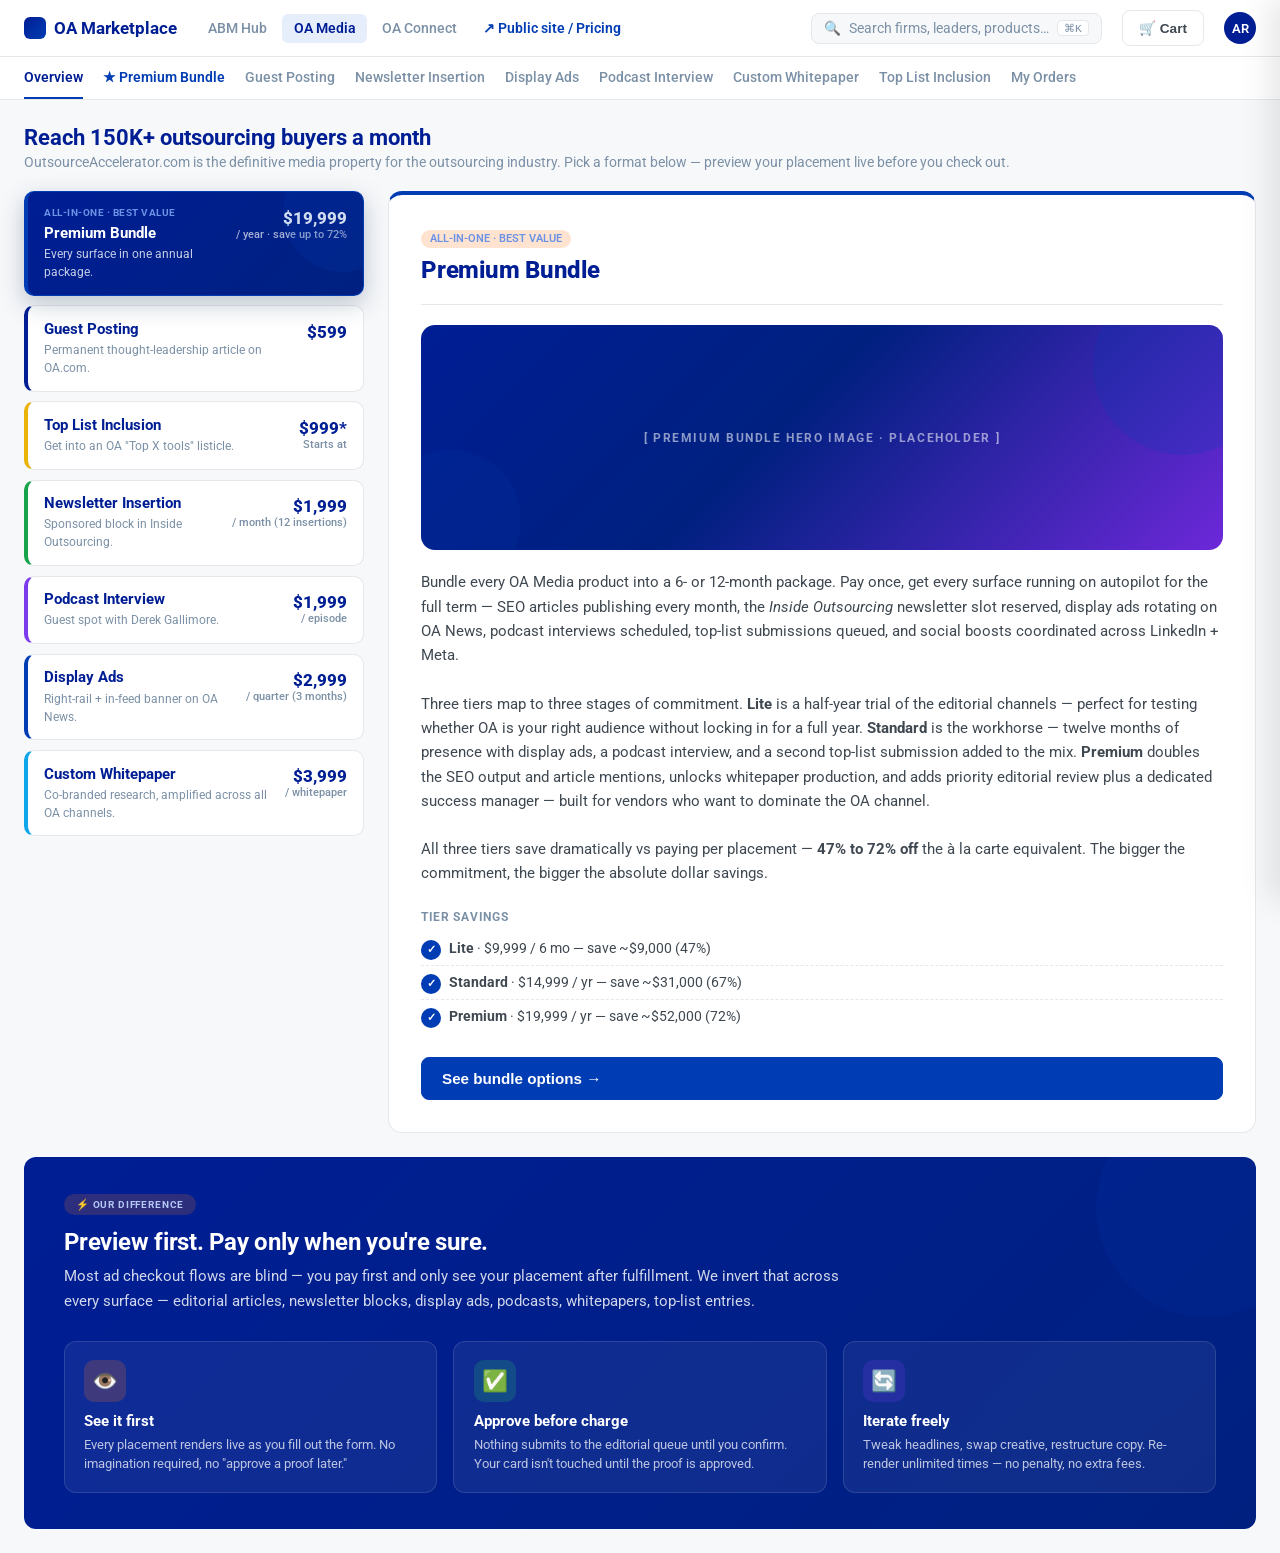
==== marketplace.html @ 130de2b9 "Initial OA Marketplace prototype" ====
<!doctype html>
<html lang="en">
<head>
  <meta charset="utf-8" />
  <title>OA Marketplace — OA Media</title>
  <meta name="viewport" content="width=device-width, initial-scale=1" />
  <link rel="preconnect" href="https://fonts.googleapis.com">
  <link rel="preconnect" href="https://fonts.gstatic.com" crossorigin>
  <link href="https://fonts.googleapis.com/css2?family=Roboto:wght@400;500;700;900&family=Allura&display=swap" rel="stylesheet">
  <link rel="stylesheet" href="shared.css" />
</head>
<body>
  <div id="oa-topbar-mount"></div>

  <div class="oa-subnav">
    <div class="oa-subnav-inner">
      <a href="#" class="active" data-tab="overview" onclick="event.preventDefault();showTab('overview',this)">Overview</a>
      <a href="#" data-tab="bundle" onclick="event.preventDefault();showTab('bundle',this)" style="color:var(--oa-orange);font-weight:600">★ Premium Bundle</a>
      <a href="#" data-tab="guestpost" onclick="event.preventDefault();showTab('guestpost',this)">Guest Posting</a>
      <a href="#" data-tab="newsletter" onclick="event.preventDefault();showTab('newsletter',this)">Newsletter Insertion</a>
      <a href="#" data-tab="displayad" onclick="event.preventDefault();showTab('displayad',this)">Display Ads</a>
      <a href="#" data-tab="podcast" onclick="event.preventDefault();showTab('podcast',this)">Podcast Interview</a>
      <a href="#" data-tab="whitepaper" onclick="event.preventDefault();showTab('whitepaper',this)">Custom Whitepaper</a>
      <a href="#" data-tab="toplist" onclick="event.preventDefault();showTab('toplist',this)">Top List Inclusion</a>
      <a href="#" data-tab="orders" onclick="event.preventDefault();showTab('orders',this)">My Orders</a>
    </div>
  </div>

  <div class="oa-page">

    <!-- =========================================================================== -->
    <!-- OVERVIEW                                                                     -->
    <!-- =========================================================================== -->
    <section id="tab-overview" class="tab-content">
      <h1 class="oa-section-title">Reach 150K+ outsourcing buyers a month</h1>
      <p class="oa-section-sub">OutsourceAccelerator.com is the definitive media property for the outsourcing industry. Pick a format below — preview your placement live before you check out.</p>

      <!-- 2-column overview: 6 compact tiles on left, preview panel on right -->
      <div class="oa-grid" style="grid-template-columns: 340px 1fr; gap:1.5rem">

        <!-- LEFT: 6 compact tiles -->
        <div id="overview-tiles">
          <!-- Rendered by JS — see initOverviewTiles() below -->
        </div>

        <!-- RIGHT: live preview panel -->
        <div id="overview-preview" class="oa-overview-preview">
          <!-- Rendered by JS — see showOverviewPreview() below -->
        </div>
      </div>

      <div class="oa-card oa-mt-3" style="background:linear-gradient(135deg,var(--oa-navy) 0%,#002080 100%);color:white;border:none;padding:2.25rem 2.5rem;position:relative;overflow:hidden">
        <!-- Decorative orange glow -->
        <span style="position:absolute;right:-60px;top:-60px;width:220px;height:220px;border-radius:50%;background:var(--oa-orange);opacity:0.12;pointer-events:none"></span>

        <div style="position:relative;z-index:1">
          <span style="display:inline-block;background:rgba(249,115,22,0.18);color:#B3C8F5;padding:0.25rem 0.75rem;border-radius:999px;font-size:0.65rem;letter-spacing:0.08em;text-transform:uppercase;font-weight:700;margin-bottom:0.85rem">⚡ Our difference</span>
          <h3 style="margin:0 0 0.5rem 0;color:white;font-size:1.5rem;letter-spacing:-0.01em">Preview first. Pay only when you're sure.</h3>
          <p style="margin:0 0 1.75rem 0;opacity:0.82;max-width:780px;font-size:0.95rem;line-height:1.6">Most ad checkout flows are blind — you pay first and only see your placement after fulfillment. We invert that across every surface — editorial articles, newsletter blocks, display ads, podcasts, whitepapers, top-list entries.</p>

          <div style="display:grid;grid-template-columns:repeat(3,1fr);gap:1rem">

            <div style="background:rgba(255,255,255,0.06);border:1px solid rgba(255,255,255,0.12);border-radius:12px;padding:1.1rem 1.2rem">
              <div style="width:42px;height:42px;border-radius:10px;background:rgba(249,115,22,0.2);color:#6B92E5;display:flex;align-items:center;justify-content:center;font-size:1.3rem;margin-bottom:0.65rem">👁️</div>
              <strong style="display:block;color:white;font-size:0.95rem;margin-bottom:0.3rem">See it first</strong>
              <p style="margin:0;font-size:0.82rem;color:rgba(255,255,255,0.72);line-height:1.5">Every placement renders live as you fill out the form. No imagination required, no "approve a proof later."</p>
            </div>

            <div style="background:rgba(255,255,255,0.06);border:1px solid rgba(255,255,255,0.12);border-radius:12px;padding:1.1rem 1.2rem">
              <div style="width:42px;height:42px;border-radius:10px;background:rgba(34,197,94,0.2);color:#86EFAC;display:flex;align-items:center;justify-content:center;font-size:1.3rem;margin-bottom:0.65rem">✅</div>
              <strong style="display:block;color:white;font-size:0.95rem;margin-bottom:0.3rem">Approve before charge</strong>
              <p style="margin:0;font-size:0.82rem;color:rgba(255,255,255,0.72);line-height:1.5">Nothing submits to the editorial queue until you confirm. Your card isn't touched until the proof is approved.</p>
            </div>

            <div style="background:rgba(255,255,255,0.06);border:1px solid rgba(255,255,255,0.12);border-radius:12px;padding:1.1rem 1.2rem">
              <div style="width:42px;height:42px;border-radius:10px;background:rgba(124,58,237,0.2);color:#C4B5FD;display:flex;align-items:center;justify-content:center;font-size:1.3rem;margin-bottom:0.65rem">🔄</div>
              <strong style="display:block;color:white;font-size:0.95rem;margin-bottom:0.3rem">Iterate freely</strong>
              <p style="margin:0;font-size:0.82rem;color:rgba(255,255,255,0.72);line-height:1.5">Tweak headlines, swap creative, restructure copy. Re-render unlimited times — no penalty, no extra fees.</p>
            </div>

          </div>
        </div>
      </div>
    </section>

    <!-- =========================================================================== -->
    <!-- PREMIUM BUNDLE — annual / quarterly packages                                 -->
    <!-- =========================================================================== -->
    <section id="tab-bundle" class="tab-content" style="display:none">

      <!-- Hero / value prop -->
      <div class="oa-card oa-mb-3" style="background:linear-gradient(135deg,var(--oa-navy) 0%,#002080 100%);color:white;border:none;padding:2.25rem 2.5rem;position:relative;overflow:hidden">
        <div style="position:absolute;right:-60px;top:-60px;width:240px;height:240px;border-radius:50%;background:var(--oa-orange);opacity:0.15"></div>
        <div style="position:relative;z-index:1;max-width:740px">
          <span style="display:inline-block;background:rgba(249,115,22,0.18);color:#B3C8F5;padding:0.25rem 0.7rem;border-radius:999px;font-size:0.7rem;font-weight:700;letter-spacing:0.06em;text-transform:uppercase;margin-bottom:0.85rem">★ Premium Bundle</span>
          <h1 style="color:white;font-size:1.9rem;font-weight:800;margin:0 0 0.6rem 0;line-height:1.15;letter-spacing:-0.01em">Get every surface. Save up to 72%.</h1>
          <p style="margin:0;font-size:1rem;opacity:0.85;line-height:1.6">Why pay piece-by-piece? Bundle SEO articles, display ads, the <em>Inside Outsourcing</em> newsletter, podcast interviews, custom whitepapers, and top-list submissions into one package. Three tiers — Lite for 6 months, Standard for a year, Premium for the works.</p>
        </div>
      </div>

      <!-- 3 tier cards -->
      <div class="bundle-tier-grid oa-mb-3">

        <!-- TIER 1: Lite (6 months) -->
        <div class="bundle-tier">
          <div class="bundle-tier-eyebrow">Test the waters · 6 months</div>
          <h3>Lite</h3>
          <div class="price-block">
            <span class="price">$9,999</span><span class="price-period">/ 6 months</span>
            <div class="price-equiv">~$1,667/mo effective · 6-mo term</div>
            <span class="save-pill">Save ~47% · ~$9,000 vs à la carte</span>
          </div>
          <p class="bundle-tier-desc">A half-year of editorial presence to test whether OA is the right channel. Article-driven mix with no long-form podcast or whitepaper assets.</p>
          <ul>
            <li>6 SEO articles</li>
            <li>6 months newsletter insertion</li>
            <li>6 article mentions</li>
            <li>1 top-list submission</li>
            <li>Social media boost (LinkedIn + Meta)</li>
          </ul>
          <button class="cta-btn" onclick="addBundleToCart('lite')">Start with Lite →</button>
        </div>

        <!-- TIER 2: Standard (12 months — Most Popular) -->
        <div class="bundle-tier popular">
          <span class="bundle-tier-badge">Most popular</span>
          <div class="bundle-tier-eyebrow">Best for ongoing presence · 12 months</div>
          <h3>Standard</h3>
          <div class="price-block">
            <span class="price">$14,999</span><span class="price-period">/ year</span>
            <div class="price-equiv">~$1,250/mo effective · billed annually</div>
            <span class="save-pill">Save ~67% · ~$31,000 vs à la carte</span>
          </div>
          <p class="bundle-tier-desc">A full year of OA coverage. Doubles every editorial channel from Lite and adds display ads, podcast, and a second top-list submission.</p>
          <ul>
            <li>12 SEO articles</li>
            <li>12 months newsletter insertion</li>
            <li>6 months display ads</li>
            <li>12 article mentions</li>
            <li><strong>1 podcast interview</strong></li>
            <li><strong>2 top-list submissions</strong></li>
            <li>Social media boost (LinkedIn + Meta)</li>
          </ul>
          <button class="cta-btn" onclick="addBundleToCart('standard')">Commit to Standard →</button>
        </div>

        <!-- TIER 3: Premium (12 months — Best Value, inverted) -->
        <div class="bundle-tier premium">
          <span class="bundle-tier-badge" style="background:var(--oa-orange)">Best value</span>
          <div class="bundle-tier-eyebrow">Everything · 12 months</div>
          <h3>Premium</h3>
          <div class="price-block">
            <span class="price">$19,999</span><span class="price-period">/ year</span>
            <div class="price-equiv">~$1,667/mo effective · billed annually</div>
            <span class="save-pill">Save ~72% · ~$52,000 vs à la carte</span>
          </div>
          <p class="bundle-tier-desc">Doubles SEO articles and article mentions, full-year display ads, includes a whitepaper, and adds priority editorial review plus a dedicated success manager.</p>
          <ul>
            <li><strong>24 SEO articles</strong></li>
            <li>12 months newsletter insertion</li>
            <li>12 months display ads</li>
            <li><strong>24 article mentions</strong></li>
            <li><strong>2 podcast interviews</strong> (annual max)</li>
            <li><strong>1 custom whitepaper</strong></li>
            <li><strong>4 top-list submissions</strong></li>
            <li>Social media boost (LinkedIn + Meta)</li>
            <li class="bonus">Priority editorial review on every placement</li>
            <li class="bonus">Dedicated success manager + quarterly business review</li>
          </ul>
          <button class="cta-btn" onclick="addBundleToCart('premium')">Get the works →</button>
        </div>

      </div>

      <!-- Feature comparison table -->
      <h2 class="oa-section-title" style="font-size:1.2rem;margin-top:2rem">Side-by-side comparison</h2>
      <div class="oa-card oa-mb-3" style="overflow-x:auto">
        <table class="oa-table" style="font-size:0.85rem">
          <thead>
            <tr>
              <th>Included per package</th>
              <th style="text-align:center">Lite<br><span style="font-weight:400;font-size:0.7rem;color:var(--oa-muted)">6 months</span></th>
              <th style="text-align:center;background:var(--oa-orange-50)">Standard<br><span style="font-weight:400;font-size:0.7rem;color:var(--oa-muted)">12 months</span></th>
              <th style="text-align:center;background:var(--oa-navy-50)">Premium<br><span style="font-weight:400;font-size:0.7rem;color:var(--oa-muted)">12 months</span></th>
              <th style="text-align:right">À la carte cost</th>
            </tr>
          </thead>
          <tbody>
            <tr><td>SEO articles</td><td style="text-align:center">6</td><td style="text-align:center;background:var(--oa-orange-50)">12</td><td style="text-align:center;background:var(--oa-navy-50)">24</td><td style="text-align:right">$599 each</td></tr>
            <tr><td>Newsletter insertion months</td><td style="text-align:center">6</td><td style="text-align:center;background:var(--oa-orange-50)">12</td><td style="text-align:center;background:var(--oa-navy-50)">12</td><td style="text-align:right">$1,999/mo</td></tr>
            <tr><td>Display ads (months)</td><td style="text-align:center">—</td><td style="text-align:center;background:var(--oa-orange-50)">6</td><td style="text-align:center;background:var(--oa-navy-50)">12</td><td style="text-align:right">$2,999 / qtr</td></tr>
            <tr><td>Article mentions</td><td style="text-align:center">6</td><td style="text-align:center;background:var(--oa-orange-50)">12</td><td style="text-align:center;background:var(--oa-navy-50)">24</td><td style="text-align:right">$399 each</td></tr>
            <tr><td>Podcast interviews</td><td style="text-align:center">—</td><td style="text-align:center;background:var(--oa-orange-50)">1</td><td style="text-align:center;background:var(--oa-navy-50)">2</td><td style="text-align:right">$1,999 each</td></tr>
            <tr><td>Custom whitepapers</td><td style="text-align:center">—</td><td style="text-align:center;background:var(--oa-orange-50)">—</td><td style="text-align:center;background:var(--oa-navy-50)">1</td><td style="text-align:right">$3,999 each</td></tr>
            <tr><td>Top-list submissions</td><td style="text-align:center">1</td><td style="text-align:center;background:var(--oa-orange-50)">2</td><td style="text-align:center;background:var(--oa-navy-50)">4</td><td style="text-align:right">$999 each</td></tr>
            <tr><td>Social boost (LinkedIn + Meta)</td><td style="text-align:center">✓</td><td style="text-align:center;background:var(--oa-orange-50)">✓</td><td style="text-align:center;background:var(--oa-navy-50)">✓</td><td style="text-align:right">included</td></tr>
            <tr><td>Priority editorial review</td><td style="text-align:center">—</td><td style="text-align:center;background:var(--oa-orange-50)">—</td><td style="text-align:center;background:var(--oa-navy-50)">✓</td><td style="text-align:right">—</td></tr>
            <tr><td>Dedicated success manager</td><td style="text-align:center">—</td><td style="text-align:center;background:var(--oa-orange-50)">—</td><td style="text-align:center;background:var(--oa-navy-50)">✓</td><td style="text-align:right">—</td></tr>
            <tr style="background:var(--oa-bg);font-weight:700">
              <td><strong>Package price</strong></td>
              <td style="text-align:center">$9,999 / 6 mo</td>
              <td style="text-align:center;background:var(--oa-orange-50)">$14,999 / yr</td>
              <td style="text-align:center;background:var(--oa-navy-50)">$19,999 / yr</td>
              <td style="text-align:right">À la carte</td>
            </tr>
            <tr style="background:#ECFDF5;font-weight:700;color:var(--oa-green)">
              <td><strong>À la carte equivalent</strong></td>
              <td style="text-align:center">~$19,000</td>
              <td style="text-align:center;background:#DCFCE7">~$46,000</td>
              <td style="text-align:center;background:#A7F3D0">~$71,900</td>
              <td style="text-align:right">—</td>
            </tr>
            <tr style="background:#A7F3D0;font-weight:700;color:#065F46">
              <td><strong>You save</strong></td>
              <td style="text-align:center">~$9,000 (47%)</td>
              <td style="text-align:center;background:#86EFAC">~$31,000 (67%)</td>
              <td style="text-align:center;background:#6EE7B7">~$52,000 (72%)</td>
              <td style="text-align:right">—</td>
            </tr>
          </tbody>
        </table>
      </div>

      <!-- Why bundle reasoning -->
      <h2 class="oa-section-title" style="font-size:1.2rem;margin-top:2rem">Why most vendors bundle</h2>
      <div class="oa-grid oa-grid-3 oa-mb-3">
        <div class="oa-card" style="border-top:3px solid var(--oa-orange)">
          <div style="font-size:1.5rem;margin-bottom:0.4rem">📈</div>
          <strong style="display:block;color:var(--oa-navy);margin-bottom:0.3rem">Compounding presence</strong>
          <p class="oa-text-sm oa-text-muted" style="margin:0;line-height:1.55">One guest post + one ad campaign drives awareness. <strong>12 of each over 12 months</strong> drives category authority. Bundles work because repeated exposure compounds — and the people who see your byline 4 times a year remember it.</p>
        </div>
        <div class="oa-card" style="border-top:3px solid var(--oa-orange)">
          <div style="font-size:1.5rem;margin-bottom:0.4rem">💰</div>
          <strong style="display:block;color:var(--oa-navy);margin-bottom:0.3rem">Cheaper per touchpoint</strong>
          <p class="oa-text-sm oa-text-muted" style="margin:0;line-height:1.55">À la carte assumes every placement is independent. Bundles assume you'll come back. We pass the predictability savings to you — up to 72% off when you commit to a full year of OA coverage.</p>
        </div>
        <div class="oa-card" style="border-top:3px solid var(--oa-orange)">
          <div style="font-size:1.5rem;margin-bottom:0.4rem">⚡</div>
          <strong style="display:block;color:var(--oa-navy);margin-bottom:0.3rem">One workflow, not seven</strong>
          <p class="oa-text-sm oa-text-muted" style="margin:0;line-height:1.55">Annual bundles mean one PO, one renewal date, one success manager. Less procurement friction. Your editorial team queues the year's content all at once.</p>
        </div>
      </div>

      <!-- FAQ -->
      <h2 class="oa-section-title" style="font-size:1.2rem;margin-top:2rem">Bundle FAQ</h2>
      <div class="oa-card">
        <div style="padding:0.85rem 1rem;border-bottom:1px solid var(--oa-border)">
          <strong style="color:var(--oa-navy)">Can I upgrade mid-year?</strong>
          <p class="oa-text-sm oa-text-muted" style="margin:0.3rem 0 0 0;line-height:1.55">Yes — upgrades are pro-rated. Lite → Standard or Premium → no penalty. Downgrades take effect at the next renewal.</p>
        </div>
        <div style="padding:0.85rem 1rem;border-bottom:1px solid var(--oa-border)">
          <strong style="color:var(--oa-navy)">What if I don't use all the slots?</strong>
          <p class="oa-text-sm oa-text-muted" style="margin:0.3rem 0 0 0;line-height:1.55">Unused SEO articles, article mentions, podcast slots, whitepapers, and top-list submissions roll over up to 3 months after the term ends.</p>
        </div>
        <div style="padding:0.85rem 1rem;border-bottom:1px solid var(--oa-border)">
          <strong style="color:var(--oa-navy)">Can I customize the mix?</strong>
          <p class="oa-text-sm oa-text-muted" style="margin:0.3rem 0 0 0;line-height:1.55">Premium customers can swap one podcast slot for an additional whitepaper, or one whitepaper for an additional top-list submission — up to once per quarter. Reach out to your success manager.</p>
        </div>
        <div style="padding:0.85rem 1rem;border-bottom:1px solid var(--oa-border)">
          <strong style="color:var(--oa-navy)">Is there a refund if our strategy changes?</strong>
          <p class="oa-text-sm oa-text-muted" style="margin:0.3rem 0 0 0;line-height:1.55">Lite auto-cancels after the 6-month term unless you renew. Standard and Premium are non-refundable but you can pause publication and bank the unused slots for the rollover window.</p>
        </div>
        <div style="padding:0.85rem 1rem">
          <strong style="color:var(--oa-navy)">Is there an enterprise tier above Premium?</strong>
          <p class="oa-text-sm oa-text-muted" style="margin:0.3rem 0 0 0;line-height:1.55">Yes — for vendors needing 48+ SEO articles, custom podcast series, or large-volume display campaigns, we offer custom enterprise contracts. Contact <a href="#" style="color:var(--oa-orange);font-weight:600">enterprise@outsourceaccelerator.com</a> for a quote.</p>
        </div>
      </div>

    </section>

    <!-- =========================================================================== -->
    <!-- GUEST POSTING — preview-first builder                                        -->
    <!-- =========================================================================== -->
    <section id="tab-guestpost" class="tab-content" style="display:none">
      <div class="oa-flex-between oa-mb-2">
        <div>
          <h1 class="oa-section-title">Guest Posting — $599</h1>
          <p class="oa-section-sub">Paste your draft or share a Google Doc link. We'll render an exact preview of how it will appear on OutsourceAccelerator.com.</p>
        </div>
        <button class="oa-btn oa-btn-accent oa-btn-lg" onclick="addGuestPostToCart()">Add to Cart — $599</button>
      </div>

      <div class="oa-grid" style="grid-template-columns: 380px 1fr; gap:1.5rem">

        <!-- LEFT: editorial checklist + form -->
        <div>
          <!-- Editorial checklist (inverted dark surface) -->
          <div class="oa-card oa-card-inverted oa-mb-2">
            <div class="oa-flex-between oa-mb-1">
              <h3 class="oa-card-title" style="margin:0">Editorial checklist</h3>
              <span id="gp-overall" class="oa-badge oa-badge-green">All passing</span>
            </div>
            <ul class="oa-checklist" id="gp-checklist"></ul>
          </div>

          <div class="oa-card">
            <h3 class="oa-card-title">1. Article details</h3>
            <label class="oa-label">Title</label>
            <input class="oa-input" id="gp-title" value="How AI-Powered Quality Assurance Is Transforming BPO Operations in 2026" oninput="renderGuestPostPreview()" />

            <label class="oa-label oa-mt-2">Author name</label>
            <input class="oa-input" id="gp-author" value="Marcus Chen, VP Product, QualityIQ" oninput="renderGuestPostPreview()" />

            <label class="oa-label oa-mt-2">Author company URL</label>
            <input class="oa-input" id="gp-authorurl" value="https://qualityiq.com" oninput="renderGuestPostPreview()" />

            <label class="oa-label oa-mt-2">Hero image URL (optional)</label>
            <input class="oa-input" id="gp-hero" placeholder="https://..." oninput="renderGuestPostPreview()" />
          </div>

          <div class="oa-card oa-mt-2">
            <h3 class="oa-card-title">2. Draft</h3>
            <p class="oa-help oa-mb-1">Choose how you want to provide the draft. Click one to continue.</p>

            <!-- Mode picker — visible by default; hidden once a mode is selected -->
            <div id="gp-draft-modes" class="oa-draft-modes">
              <button type="button" class="oa-draft-mode-btn" onclick="setDraftMode('gdoc')">
                <span class="icon">📄</span>
                <div class="body">
                  <strong>Link a Google Doc</strong>
                  <div class="sub">Share a Google Doc URL. We pull the content during editorial review.</div>
                </div>
                <span class="arrow">→</span>
              </button>
              <button type="button" class="oa-draft-mode-btn" onclick="setDraftMode('upload')">
                <span class="icon">📎</span>
                <div class="body">
                  <strong>Upload .docx or PDF</strong>
                  <div class="sub">Max 10 MB. Content extracted before editorial review.</div>
                </div>
                <span class="arrow">→</span>
              </button>
              <button type="button" class="oa-draft-mode-btn" onclick="setDraftMode('paste')">
                <span class="icon">⌨️</span>
                <div class="body">
                  <strong>Copy & paste the draft</strong>
                  <div class="sub">Renders the live preview in real time. Markdown links supported.</div>
                </div>
                <span class="arrow">→</span>
              </button>
            </div>

            <!-- Mode: Google Doc -->
            <div id="gp-draft-gdoc" class="oa-draft-panel" style="display:none">
              <div class="oa-flex-between oa-mb-1">
                <strong style="color:var(--oa-navy)">📄 Google Doc link</strong>
                <button type="button" class="oa-btn oa-btn-sm" onclick="setDraftMode(null)">← Change method</button>
              </div>
              <input class="oa-input" id="gp-gdoc-url" placeholder="https://docs.google.com/document/d/.../edit" oninput="renderGuestPostPreview()" />
              <p class="oa-help">Make sure the doc is set to "Anyone with the link can view." We extract content within 24 hours of submission. Live preview is not available for this method.</p>
            </div>

            <!-- Mode: file upload -->
            <div id="gp-draft-upload" class="oa-draft-panel" style="display:none">
              <div class="oa-flex-between oa-mb-1">
                <strong style="color:var(--oa-navy)">📎 Upload .docx or PDF</strong>
                <button type="button" class="oa-btn oa-btn-sm" onclick="setDraftMode(null)">← Change method</button>
              </div>
              <input class="oa-input" type="file" id="gp-file" accept=".docx,.pdf,application/pdf,application/vnd.openxmlformats-officedocument.wordprocessingml.document" onchange="handleDraftFile()" />
              <p class="oa-help">.docx and .pdf accepted, up to 10 MB. We extract content within 24 hours of submission. Live preview is not available for this method.</p>
              <div id="gp-file-info" class="oa-text-xs oa-text-muted" style="margin-top:0.5rem"></div>
            </div>

            <!-- Mode: paste -->
            <div id="gp-draft-paste" class="oa-draft-panel" style="display:none">
              <div class="oa-flex-between oa-mb-1">
                <strong style="color:var(--oa-navy)">⌨️ Paste the full draft</strong>
                <button type="button" class="oa-btn oa-btn-sm" onclick="setDraftMode(null)">← Change method</button>
              </div>
              <p class="oa-help oa-mb-1">Use <code>[Link Text](https://example.com)</code> markdown-style for links. We'll preserve every link you list below.</p>
              <textarea class="oa-textarea" id="gp-content" oninput="renderGuestPostPreview()">## The QA bottleneck in modern BPO

Traditional quality assurance in customer service operations relied on manual call sampling — supervisors listened to roughly 2% of agent interactions and graded them against a scorecard. In a 5,000-agent contact center, that meant 98% of customer conversations went unreviewed.

This blind spot is finally closing. AI-powered QA platforms now transcribe and score 100% of voice and chat interactions, surfacing coaching opportunities, compliance risks, and customer experience patterns in real time.

## Why this matters for outsourcing buyers

For enterprises that outsource customer service, AI QA isn't just an internal efficiency win — it's a fundamental change in how outsourcing relationships are governed. Buyers can now see exactly how a [BPO partner](https://outsourceaccelerator.com/articles/what-is-bpo/) is performing on their behalf, in real time, instead of waiting for monthly QBRs.

Three shifts are happening at once:

1. **Sampling → census.** Every interaction is scored, not 2% of them.
2. **Lagging → leading.** QA insights surface during the week the calls happen, not 30 days later.
3. **Subjective → measurable.** AI-driven scorecards reduce the inter-rater variance that has plagued traditional QA programs.

## What to look for in an AI QA platform

When evaluating vendors, [outsourcing leaders](https://outsourceaccelerator.com/articles/outsourcing-leaders/) should focus on four capabilities: multilingual transcription accuracy above 90%, customizable scorecards that map to existing internal frameworks, agent-level coaching workflows, and integration with the WFM stack already in use.

Vendors who fail on any of these create more work than they save. According to [recent industry research](https://example-research.com/qa-2026), 68% of BPOs report that their first AI QA pilot failed because of poor integration with existing tools.

## The bottom line

The QA function is being rebuilt around AI, and outsourcing buyers who don't insist on AI-powered visibility into their partner's performance will find themselves a decade behind by 2028.</textarea>
            </div>
          </div>

          <div class="oa-card oa-mt-2">
            <h3 class="oa-card-title">3. Links you want preserved</h3>
            <p class="oa-help oa-mb-1">One per line. We may edit copy, but these URLs will remain in the final article.</p>
            <textarea class="oa-textarea" id="gp-links" style="min-height:90px" oninput="renderGuestPostPreview()">https://qualityiq.com/platform
https://qualityiq.com/case-studies/genpact
https://qualityiq.com/demo</textarea>
          </div>

          <div class="oa-card oa-mt-2" style="background:var(--oa-navy-50);border-color:var(--oa-navy)">
            <h3 class="oa-card-title">Editorial guidelines</h3>
            <ul style="font-size:0.8rem;padding-left:1.2rem;margin:0">
              <li>Minimum 1,000 words</li>
              <li>≥ 2 internal links to OutsourceAccelerator.com</li>
              <li>≥ 2 external links to authoritative sources</li>
              <li>Disclaimer auto-added: OA editorial team may edit for clarity</li>
              <li>No competitor mentions of OA's listed BPO partners</li>
            </ul>
          </div>
        </div>

        <!-- RIGHT: live preview only -->
        <div>
          <div class="oa-flex-between oa-mb-1">
            <h3 class="oa-card-title">Live preview — as it will appear on OutsourceAccelerator.com</h3>
            <span class="oa-badge oa-badge-orange">REAL-TIME</span>
          </div>
          <div class="oa-article-preview" id="gp-preview"></div>
        </div>
      </div>
    </section>

    <!-- =========================================================================== -->
    <!-- DISPLAY ADS — preview-first builder                                          -->
    <!-- =========================================================================== -->
    <section id="tab-displayad" class="tab-content" style="display:none">
      <div class="oa-flex-between oa-mb-2">
        <div>
          <h1 class="oa-section-title">Display Ads — $2,999 / quarter</h1>
          <p class="oa-section-sub">Upload your creative and preview the placement live on <strong>news.outsourceaccelerator.com</strong>. 3-month commitment, ~255,000 guaranteed impressions across the OA News inventory.</p>
        </div>
        <button class="oa-btn oa-btn-accent oa-btn-lg" onclick="addDisplayAdToCart()">Add to Cart — $2,999/qtr</button>
      </div>

      <div class="oa-grid" style="grid-template-columns: 380px 1fr; gap:1.5rem">
        <!-- Form -->
        <div>
          <div class="oa-card">
            <h3 class="oa-card-title">Creative</h3>
            <label class="oa-label">Banner image URL</label>
            <input class="oa-input" id="da-img" placeholder="https://yourcdn.com/banner.png" oninput="renderDisplayAdPreview()" />
            <p class="oa-help">Recommended 728×200. Leave empty to see the placeholder layout.</p>

            <label class="oa-label oa-mt-2">Headline</label>
            <input class="oa-input" id="da-headline" value="Cut your contact center QA cost by 60%" oninput="renderDisplayAdPreview()" />

            <label class="oa-label oa-mt-2">Blurb (max 120 chars)</label>
            <textarea class="oa-textarea" id="da-blurb" style="min-height:80px" maxlength="120" oninput="renderDisplayAdPreview()">QualityIQ transcribes and scores 100% of agent calls. Used by Concentrix, Genpact, and TaskUs.</textarea>

            <label class="oa-label oa-mt-2">CTA button text</label>
            <input class="oa-input" id="da-cta" value="See it live" oninput="renderDisplayAdPreview()" />

            <label class="oa-label oa-mt-2">CTA destination URL</label>
            <input class="oa-input" id="da-url" value="https://qualityiq.com/demo" oninput="renderDisplayAdPreview()" />

            <label class="oa-label oa-mt-2">Placement on OA News</label>
            <select class="oa-select" id="da-placement" onchange="renderDisplayAdPreview()">
              <option value="both" selected>Both placements (included — recommended)</option>
              <option value="rail">Right rail only (300×360, sticky)</option>
              <option value="infeed">In-feed wide banner only (responsive, between news items)</option>
            </select>
            <p class="oa-help">Both placements run as one quarterly campaign at $2,999. Your creative rotates across every OA News article for 3 months.</p>
          </div>

          <div class="oa-card oa-mt-2">
            <h3 class="oa-card-title">What's included</h3>
            <ul style="font-size:0.85rem;padding-left:1.2rem;margin:0;line-height:1.7">
              <li>3 months (1 quarter) of placement on news.outsourceaccelerator.com</li>
              <li>~255,000 impressions guaranteed (~85K/mo × 3)</li>
              <li>Both right-rail (300×360) and in-feed wide banner slots</li>
              <li>Rotation across every news article</li>
              <li>Monthly click-through report</li>
              <li>Swap creative up to 3 times during the quarter — free</li>
            </ul>
          </div>
        </div>

        <!-- Preview -->
        <div>
          <div class="oa-flex-between oa-mb-1">
            <h3 class="oa-card-title">Live preview — your ad in a real OA article context</h3>
            <span class="oa-badge oa-badge-orange">REAL-TIME</span>
          </div>
          <div class="oa-article-preview" id="da-preview"></div>
        </div>
      </div>
    </section>

    <!-- =========================================================================== -->
    <!-- NEWSLETTER INSERTION — preview-first builder                                 -->
    <!-- =========================================================================== -->
    <section id="tab-newsletter" class="tab-content" style="display:none">
      <div class="oa-flex-between oa-mb-2">
        <div>
          <h1 class="oa-section-title">Newsletter Insertion — $1,999 / month (12 insertions)</h1>
          <p class="oa-section-sub">One purchase, one month. Your sponsored block runs in all three <strong>Inside Outsourcing</strong> editions every week — Monday, Wednesday, and Friday × 4 weeks = 12 insertions. Reach 600K+ email sends a month to outsourcing decision makers.</p>
        </div>
        <button class="oa-btn oa-btn-accent oa-btn-lg" onclick="addNewsletterToCart()">Add to Cart — $1,999</button>
      </div>

      <div class="oa-grid" style="grid-template-columns: 380px 1fr; gap:1.5rem">
        <div>
          <div class="oa-card">
            <h3 class="oa-card-title">Your sponsored block</h3>

            <label class="oa-label">Brand name</label>
            <input class="oa-input" id="nl-brand" value="QualityIQ" oninput="renderNewsletterPreview()" />

            <label class="oa-label oa-mt-2">Headline</label>
            <input class="oa-input" id="nl-headline" value="Score 100% of your contact center calls, automatically" oninput="renderNewsletterPreview()" />

            <label class="oa-label oa-mt-2">Body (max 80 words)</label>
            <textarea class="oa-textarea" id="nl-body" style="min-height:120px" oninput="renderNewsletterPreview()">QualityIQ transcribes every voice and chat interaction across your contact center, scores each one against your scorecard, and delivers coaching insights to supervisors the same day. Used by Concentrix, Genpact, and TaskUs — typical customers reduce manual QA hours by 75% within the first quarter.</textarea>

            <label class="oa-label oa-mt-2">Featured image URL</label>
            <input class="oa-input" id="nl-img" placeholder="https://yourcdn.com/featured.jpg" oninput="renderNewsletterPreview()" />
            <p class="oa-help">Appears at the top of the sponsored block. Recommended 16:9 aspect ratio. Always visible — the slot stays reserved even before you add a URL.</p>

            <label class="oa-label oa-mt-2">CTA text</label>
            <input class="oa-input" id="nl-cta" value="Book a 15-min demo" oninput="renderNewsletterPreview()" />

            <label class="oa-label oa-mt-2">CTA URL</label>
            <input class="oa-input" id="nl-url" value="https://qualityiq.com/demo" oninput="renderNewsletterPreview()" />

            <label class="oa-label oa-mt-2">Week</label>
            <select class="oa-select" id="nl-date" onchange="renderNewsletterPreview()">
              <option>Month starting May 18, 2026</option>
              <option>Month starting May 25, 2026</option>
              <option>Month starting Jun 1, 2026</option>
              <option>Month starting Jun 8, 2026</option>
            </select>
            <p class="oa-help">Your block runs Mon/Wed/Fri every week for the full month — 12 insertions total.</p>
          </div>

          <div class="oa-card oa-mt-2" style="background:#FAF5FF;border-color:#E9D5FF">
            <h3 class="oa-card-title" style="color:#6D28D9">What you get for $1,999</h3>
            <div style="font-size:0.85rem;line-height:1.65">
              <div class="oa-flex-between"><span>Insertions / month</span><strong>12 (3/week × 4 weeks)</strong></div>
              <div class="oa-flex-between"><span>Total email sends / month</span><strong>600,000+</strong></div>
              <div class="oa-flex-between"><span>Open rate (avg)</span><strong>~27%</strong></div>
              <div class="oa-flex-between"><span>Sponsor slots / edition</span><strong>1 (exclusive)</strong></div>
              <div class="oa-flex-between"><span>Effective cost / insertion</span><strong>~$166</strong></div>
            </div>
          </div>
        </div>

        <div>
          <div class="oa-flex-between oa-mb-1">
            <h3 class="oa-card-title">Live preview — Inside Outsourcing newsletter</h3>
            <span class="oa-badge oa-badge-orange">REAL-TIME</span>
          </div>
          <div id="nl-preview"></div>
        </div>
      </div>
    </section>

    <!-- =========================================================================== -->
    <!-- PODCAST INTERVIEW — preview-first builder                                    -->
    <!-- =========================================================================== -->
    <section id="tab-podcast" class="tab-content" style="display:none">
      <div class="oa-flex-between oa-mb-2">
        <div>
          <h1 class="oa-section-title">Podcast Interview — $1,999 / episode</h1>
          <p class="oa-section-sub">Be a guest on the Outsourcing Podcast with Derek Gallimore. 350+ episodes deep. Maximum two episodes per company, per calendar year.</p>
        </div>
        <button class="oa-btn oa-btn-accent oa-btn-lg" onclick="addPodcastToCart()">Add to Cart — $1,999</button>
      </div>

      <!-- Quota warning -->
      <div class="oa-card oa-mb-2" style="background:#FEF3C7;border-color:#FCD34D">
        <div class="oa-flex-center">
          <span style="font-size:1.4rem">📅</span>
          <div>
            <strong style="color:#92400E">Annual quota: 1 of 2 episodes used in 2026</strong>
            <div class="oa-text-xs" style="color:#92400E">Each company can book a maximum of 2 podcast interviews per calendar year. This preserves editorial quality and keeps the format fresh for listeners.</div>
          </div>
        </div>
      </div>

      <div class="oa-grid" style="grid-template-columns: 380px 1fr; gap:1.5rem">
        <!-- LEFT: pitch checklist + form -->
        <div>
          <!-- Pitch checklist (moved from right) -->
          <div class="oa-card oa-mb-2">
            <div class="oa-flex-between oa-mb-1">
              <h3 class="oa-card-title" style="margin:0">Pitch checklist</h3>
              <span id="pc-overall" class="oa-badge oa-badge-green">Ready to schedule</span>
            </div>
            <ul class="oa-checklist" id="pc-checklist"></ul>
          </div>

          <div class="oa-card">
            <h3 class="oa-card-title">1. The guest</h3>

            <label class="oa-label">Guest name</label>
            <input class="oa-input" id="pc-name" value="Marcus Chen" oninput="renderPodcastPreview()" />

            <label class="oa-label oa-mt-2">Title</label>
            <input class="oa-input" id="pc-title" value="VP of Product" oninput="renderPodcastPreview()" />

            <label class="oa-label oa-mt-2">Company</label>
            <input class="oa-input" id="pc-company" value="QualityIQ" oninput="renderPodcastPreview()" />

            <label class="oa-label oa-mt-2">Company URL</label>
            <input class="oa-input" id="pc-url" value="https://qualityiq.com" oninput="renderPodcastPreview()" />

            <label class="oa-label oa-mt-2">Headshot URL (optional)</label>
            <input class="oa-input" id="pc-headshot" placeholder="https://..." oninput="renderPodcastPreview()" />

            <label class="oa-label oa-mt-2">Short guest bio (1-2 sentences)</label>
            <textarea class="oa-textarea" id="pc-bio" style="min-height:90px" oninput="renderPodcastPreview()">Marcus leads product at QualityIQ, the AI quality assurance platform used by Concentrix, Genpact, and TaskUs. Before QualityIQ he ran a contact center QA team of 40 at a Fortune 500.</textarea>
          </div>

          <div class="oa-card oa-mt-2">
            <h3 class="oa-card-title">2. The episode</h3>

            <label class="oa-label">Working episode title</label>
            <input class="oa-input" id="pc-eptitle" value="Why 100% call coverage is the new QA baseline — and what it means for BPO buyers" oninput="renderPodcastPreview()" />

            <label class="oa-label oa-mt-2">Episode angle / pitch (≤ 400 chars)</label>
            <textarea class="oa-textarea" id="pc-angle" style="min-height:110px" maxlength="400" oninput="renderPodcastPreview()">How the shift from 2% manual sampling to 100% AI-scored interactions is changing the buyer/seller dynamic between enterprises and BPOs. Marcus shares concrete examples from Concentrix and Genpact rollouts, plus what BPO procurement teams should put in next year's RFPs.</textarea>

            <label class="oa-label oa-mt-2">3 talking points (one per line)</label>
            <textarea class="oa-textarea" id="pc-points" style="min-height:90px" oninput="renderPodcastPreview()">The economic case: why 100% scoring is now cheaper than 2% manual sampling
The integration trap: how BPOs are failing AI QA pilots and what to fix
Where this goes in 2027: live coaching, predictive churn, agent retention</textarea>

            <label class="oa-label oa-mt-2">Backlinks to include in show notes</label>
            <textarea class="oa-textarea" id="pc-links" style="min-height:70px" oninput="renderPodcastPreview()">https://qualityiq.com
https://qualityiq.com/research/qa-2026
https://qualityiq.com/demo</textarea>
          </div>
        </div>

        <!-- RIGHT: live preview only -->
        <div>
          <div class="oa-flex-between oa-mb-1">
            <h3 class="oa-card-title">Live preview — OA podcast episode page</h3>
            <span class="oa-badge oa-badge-orange">REAL-TIME</span>
          </div>
          <div class="oa-article-preview" id="pc-preview"></div>
        </div>
      </div>
    </section>

    <!-- =========================================================================== -->
    <!-- CUSTOM WHITEPAPER — preview-first builder                                    -->
    <!-- =========================================================================== -->
    <section id="tab-whitepaper" class="tab-content" style="display:none">
      <div class="oa-flex-between oa-mb-2">
        <div>
          <h1 class="oa-section-title">Custom Whitepaper — $3,999</h1>
          <p class="oa-section-sub">A co-branded research whitepaper produced by the OA editorial team, <strong>then amplified across the entire OA domain</strong> — newsletter, articles, social, and podcast. Distributed as a gated download with all download leads sent to your CRM.</p>
        </div>
        <button class="oa-btn oa-btn-accent oa-btn-lg" onclick="addWhitepaperToCart()">Add to Cart — $3,999</button>
      </div>


      <div class="oa-grid" style="grid-template-columns: 380px 1fr; gap:1.5rem">
        <!-- Brief form -->
        <div>

          <!-- Compact Production card (Step 1 — what we build) -->
          <div class="oa-card oa-mb-2" style="background:#E0F2FE;border-color:#7DD3FC">
            <div class="oa-flex-between oa-mb-1">
              <strong style="color:#0369A1;font-size:0.72rem;letter-spacing:0.06em;text-transform:uppercase">📘 Production · what we build</strong>
              <span class="oa-badge" style="background:#0369A1;color:white">Step 1</span>
            </div>
            <ul style="margin:0.4rem 0 0 0;padding:0;list-style:none;font-size:0.78rem;color:#0369A1;line-height:1.5">
              <li style="padding:0.3rem 0;display:flex;gap:0.5rem;border-bottom:1px solid rgba(3,105,161,0.12)"><span>✏️</span><span><strong>OA writes it</strong> — 12-18 page whitepaper. You brief, we draft, you approve.</span></li>
              <li style="padding:0.3rem 0;display:flex;gap:0.5rem;border-bottom:1px solid rgba(3,105,161,0.12)"><span>🎨</span><span><strong>Co-branded design</strong> — OA + your logo, your colors, your CTA.</span></li>
              <li style="padding:0.3rem 0;display:flex;gap:0.5rem;border-bottom:1px solid rgba(3,105,161,0.12)"><span>🔒</span><span><strong>Gated landing page</strong> on OA.com with a download form.</span></li>
              <li style="padding:0.3rem 0;display:flex;gap:0.5rem"><span>📨</span><span><strong>Leads → your CRM</strong> via HubSpot / SFDC / webhook.</span></li>
            </ul>
          </div>

          <div class="oa-card">
            <h3 class="oa-card-title">The brief</h3>
            <p class="oa-help oa-mb-1">Have a brief already? Upload or link it. Otherwise fill in the fields below — both can be used together.</p>

            <!-- Brief input mode picker -->
            <div id="wp-brief-modes" class="oa-draft-modes" style="margin-bottom:1rem">
              <button type="button" class="oa-draft-mode-btn" onclick="setBriefMode('link')">
                <span class="icon">🔗</span>
                <div class="body">
                  <strong>Link a brief</strong>
                  <div class="sub">Google Doc, Notion, or any shareable URL.</div>
                </div>
                <span class="arrow">→</span>
              </button>
              <button type="button" class="oa-draft-mode-btn" onclick="setBriefMode('upload')">
                <span class="icon">📎</span>
                <div class="body">
                  <strong>Upload .docx or PDF</strong>
                  <div class="sub">Max 10 MB. Our editorial team reads it before drafting.</div>
                </div>
                <span class="arrow">→</span>
              </button>
            </div>

            <!-- Link panel -->
            <div id="wp-brief-link" class="oa-draft-panel" style="display:none">
              <div class="oa-flex-between oa-mb-1">
                <strong style="color:var(--oa-navy)">🔗 Brief link</strong>
                <button type="button" class="oa-btn oa-btn-sm" onclick="setBriefMode(null)">← Remove</button>
              </div>
              <input class="oa-input" id="wp-brief-url" placeholder="https://docs.google.com/document/d/.../edit" />
              <p class="oa-help">Ensure the doc is set to "Anyone with the link can view."</p>
            </div>

            <!-- Upload panel -->
            <div id="wp-brief-upload" class="oa-draft-panel" style="display:none">
              <div class="oa-flex-between oa-mb-1">
                <strong style="color:var(--oa-navy)">📎 Upload brief</strong>
                <button type="button" class="oa-btn oa-btn-sm" onclick="setBriefMode(null)">← Remove</button>
              </div>
              <input class="oa-input" type="file" id="wp-brief-file" accept=".docx,.pdf,application/pdf,application/vnd.openxmlformats-officedocument.wordprocessingml.document" onchange="handleBriefFile()" />
              <p class="oa-help">.docx and .pdf accepted, up to 10 MB.</p>
              <div id="wp-brief-info" class="oa-text-xs oa-text-muted" style="margin-top:0.5rem"></div>
            </div>

            <hr style="border:none;border-top:1px solid var(--oa-border);margin:1.25rem 0" />

            <label class="oa-label">Working title</label>
            <input class="oa-input" id="wp-title" value="The 2026 State of AI Quality Assurance in BPO" oninput="renderWhitepaperPreview()" />

            <label class="oa-label oa-mt-2">Co-author / sponsor brand</label>
            <input class="oa-input" id="wp-brand" value="QualityIQ" oninput="renderWhitepaperPreview()" />

            <label class="oa-label oa-mt-2">Sponsor brand color (hex)</label>
            <input class="oa-input" id="wp-color" value="#7C3AED" oninput="renderWhitepaperPreview()" />

            <label class="oa-label oa-mt-2">Topic angle / pitch (≤ 300 chars)</label>
            <textarea class="oa-textarea" id="wp-angle" style="min-height:90px" maxlength="300" oninput="renderWhitepaperPreview()">An original-research view of how the top 20 global BPOs have deployed AI QA in 2026, what the buying committee looks like, average procurement cycles, and what 'success' looks like 6 months post-deployment.</textarea>

            <label class="oa-label oa-mt-2">Chapters (one per line)</label>
            <textarea class="oa-textarea" id="wp-chapters" style="min-height:130px" oninput="renderWhitepaperPreview()">Executive summary
The QA bottleneck: why 2% sampling is dead
Survey: how the top 20 BPOs deployed AI QA in 2026
Procurement: the 5-stage buying journey
Integration: what passes & what fails
Case studies: Concentrix, Genpact, TaskUs
Forecast: 2027 and the live-coaching frontier
About the sponsor</textarea>

            <label class="oa-label oa-mt-2">Foreword author (your exec)</label>
            <input class="oa-input" id="wp-foreword" value="Marcus Chen, VP Product, QualityIQ" oninput="renderWhitepaperPreview()" />

            <label class="oa-label oa-mt-2">Logo URL (optional)</label>
            <input class="oa-input" id="wp-logo" placeholder="https://..." oninput="renderWhitepaperPreview()" />
          </div>

          <div class="oa-card oa-mt-2">
            <h3 class="oa-card-title">Lead delivery</h3>
            <label class="oa-label">CRM / Marketing automation</label>
            <select class="oa-select" id="wp-crm">
              <option>HubSpot (recommended)</option><option>Salesforce</option><option>Pipedrive</option><option>Marketo</option><option>Webhook / Zapier</option>
            </select>
            <p class="oa-help">Each download submits name, work email, company, role to your destination of choice. Lead delivery starts on publication day.</p>
          </div>
        </div>

        <!-- Preview -->
        <div>
          <div class="oa-flex-between oa-mb-1">
            <h3 class="oa-card-title">Live preview — gated landing page + whitepaper cover</h3>
            <span class="oa-badge oa-badge-orange">REAL-TIME</span>
          </div>
          <div id="wp-preview"></div>
        </div>
      </div>
    </section>

    <!-- =========================================================================== -->
    <!-- TOP LIST INCLUSION — submission flow                                         -->
    <!-- =========================================================================== -->
    <section id="tab-toplist" class="tab-content" style="display:none">
      <div class="oa-flex-between oa-mb-2">
        <div>
          <h1 class="oa-section-title">Top List Inclusion — $999*</h1>
          <p class="oa-section-sub">Submit your product for inclusion in one of OA's "Top X tools for BPOs" listicles. <strong>Submissions are subject to editorial review</strong> — acceptance isn't guaranteed, but if your submission is rejected you get a full refund.</p>
        </div>
        <button class="oa-btn oa-btn-accent oa-btn-lg" id="tl-submit-btn" disabled onclick="submitTopList()" style="opacity:0.5;cursor:not-allowed">Paste a URL first</button>
      </div>

      <!-- Submission policy banner -->
      <div class="oa-card oa-mb-2" style="background:#FEF9C3;border-color:#FDE68A">
        <div class="oa-flex-center" style="align-items:flex-start">
          <span style="font-size:1.5rem">⚖️</span>
          <div>
            <strong style="color:#A16207">This is a paid submission, not a guaranteed placement.</strong>
            <div class="oa-text-xs" style="color:#854D0E;line-height:1.55;margin-top:0.25rem">
              Each top-list article is editorially curated by Outsource Accelerator. You pay the submission fee for the list you want to be considered for. We review against the editorial criteria below, and you'll hear back within <strong>7-14 days</strong>.
              If accepted, your product goes live permanently. If rejected, the full submission fee is refunded. There's no waitlist or "boost" — every submission is evaluated on merit.
            </div>
          </div>
        </div>
      </div>

      <!-- Step 1 — URL input, full width on top -->
      <div class="oa-card oa-mb-2">
        <h3 class="oa-card-title oa-mb-1">Step 1 — Paste the top-list URL</h3>
        <label class="oa-label">URL of the OA top-list article you want your product considered for</label>
        <input class="oa-input" id="tl-custom-url" placeholder="https://outsourceaccelerator.com/articles/top-..." oninput="useCustomUrl()" />
        <p class="oa-help">Final fee starts at $999 (smallest lists) and scales up to ~$4,499 (most competitive lists). Quoted within 24 hours based on the list's monthly traffic and competitiveness. Refunded if you don't proceed or if the submission is rejected.</p>
      </div>

      <!-- Step 2 — 2-column body: form + checklist on left, live preview on right -->
      <div class="oa-grid" style="grid-template-columns: 380px 1fr; gap:1.5rem">

        <!-- LEFT: checklist + product form -->
        <div>
          <!-- Editorial checklist (moved from right) -->
          <div class="oa-card oa-mb-2">
            <div class="oa-flex-between oa-mb-1">
              <h3 class="oa-card-title" style="margin:0">Editorial criteria · auto-graded</h3>
              <span id="tl-overall" class="oa-badge oa-badge-green">Likely candidate</span>
            </div>
            <ul class="oa-checklist" id="tl-checklist"></ul>
            <div class="oa-text-xs oa-text-muted oa-mt-2" style="padding-top:0.75rem;border-top:1px solid var(--oa-border)">
              These checks predict editorial alignment but don't guarantee acceptance. The editorial team also weighs: novelty vs. existing entries, geographic balance, and category fit.
            </div>
          </div>

          <!-- Product details -->
          <div class="oa-card">
            <h3 class="oa-card-title">Your product</h3>

            <label class="oa-label">Product / company name</label>
            <input class="oa-input" id="tl-name" value="QualityIQ" oninput="renderTopListPreview()" />

            <label class="oa-label oa-mt-2">Tagline (≤ 80 chars)</label>
            <input class="oa-input" id="tl-tagline" value="AI quality assurance that scores 100% of contact center interactions" maxlength="80" oninput="renderTopListPreview()" />

            <label class="oa-label oa-mt-2">Logo URL (optional)</label>
            <input class="oa-input" id="tl-logo" placeholder="https://..." oninput="renderTopListPreview()" />

            <label class="oa-label oa-mt-2">Brand color (hex, optional)</label>
            <input class="oa-input" id="tl-color" value="#7C3AED" oninput="renderTopListPreview()" />

            <label class="oa-label oa-mt-2">Website URL</label>
            <input class="oa-input" id="tl-url" value="https://qualityiq.com" oninput="renderTopListPreview()" />

            <label class="oa-label oa-mt-2">100-word product description</label>
            <textarea class="oa-textarea" id="tl-desc" style="min-height:120px" oninput="renderTopListPreview()">QualityIQ transcribes and scores 100% of voice and chat interactions in contact centers. Designed for BPOs, it replaces 2% manual sampling with AI scoring across every conversation. Used by Concentrix, Genpact, and TaskUs — customers reduce manual QA hours by 75% within the first quarter, with no rip-and-replace of existing scorecards.</textarea>
          </div>

          <!-- Pitch case -->
          <div class="oa-card oa-mt-2">
            <h3 class="oa-card-title">The pitch case</h3>
            <p class="oa-help oa-mb-1">This is what editorial reads to decide. Be specific.</p>

            <label class="oa-label">Why does this list need you in it? (≤ 400 chars)</label>
            <textarea class="oa-textarea" id="tl-pitch" style="min-height:110px" maxlength="400" oninput="renderTopListPreview()">QualityIQ is the only platform in this category that supports 14 BPO-relevant languages including Tagalog, Bahasa, and Vietnamese. Current list omits multilingual capability entirely. We have 3 of the top 10 global BPOs as paying customers and won the 2026 SIIA award for AI in Customer Experience.</textarea>

            <label class="oa-label oa-mt-2">Named BPO customers (one per line, public or reference-able)</label>
            <textarea class="oa-textarea" id="tl-customers" style="min-height:75px" oninput="renderTopListPreview()">Concentrix
Genpact
TaskUs</textarea>

            <label class="oa-label oa-mt-2">Best 1-sentence customer quote</label>
            <textarea class="oa-textarea" id="tl-quote" style="min-height:65px" oninput="renderTopListPreview()">"QualityIQ cut our QA hours by 78% in the first quarter — no exaggeration." — Maria Reyes, VP Ops, Concentrix Philippines</textarea>
          </div>

          <!-- Refund & timeline reference -->
          <div class="oa-card oa-mt-2" style="background:var(--oa-navy-50);border-color:var(--oa-navy)">
            <h3 class="oa-card-title">Refund & timeline</h3>
            <ul style="font-size:0.8rem;padding-left:1.2rem;margin:0;line-height:1.6">
              <li>Editorial decision in <strong>7-14 days</strong></li>
              <li>If accepted: permanent inclusion, ranked at editorial's discretion</li>
              <li>If rejected: <strong>full refund</strong> within 3 business days</li>
              <li>You may not resubmit the same product to the same list within 6 months of a rejection</li>
            </ul>
          </div>
        </div>

        <!-- RIGHT: live preview only -->
        <div>
          <div class="oa-flex-between oa-mb-1">
            <h3 class="oa-card-title">Live preview — how your entry would appear in the article</h3>
            <span class="oa-badge oa-badge-orange">REAL-TIME</span>
          </div>
          <div class="oa-article-preview" id="tl-preview"></div>
        </div>
      </div>
    </section>

    <!-- =========================================================================== -->
    <!-- MY ORDERS                                                                    -->
    <!-- =========================================================================== -->
    <section id="tab-orders" class="tab-content" style="display:none">
      <h1 class="oa-section-title">My Orders</h1>
      <p class="oa-section-sub">Your active and past placements with Outsource Accelerator.</p>
      <div class="oa-card">
        <table class="oa-table">
          <thead><tr><th>Order</th><th>Type</th><th>Status</th><th>Live date</th><th>Spend</th><th>Performance</th></tr></thead>
          <tbody>
            <tr><td><strong>#OA-2026-0042</strong><br><span class="oa-text-xs oa-text-muted">"AI-Powered QA…"</span></td><td>Guest Post</td><td><span class="oa-badge oa-badge-green">Live</span></td><td>Apr 14, 2026</td><td>$499</td><td>8.2k views</td></tr>
            <tr><td><strong>#OA-2026-0039</strong><br><span class="oa-text-xs oa-text-muted">Banner v3</span></td><td>Display Ad</td><td><span class="oa-badge oa-badge-orange">In flight</span></td><td>May 1, 2026</td><td>$1,000</td><td>61k impressions, 412 clicks</td></tr>
            <tr><td><strong>#OA-2026-0028</strong><br><span class="oa-text-xs oa-text-muted">Demo invite</span></td><td>Newsletter</td><td><span class="oa-badge oa-badge-gray">Completed</span></td><td>Mar 11, 2026</td><td>$250</td><td>42k sent, 184 clicks</td></tr>
          </tbody>
        </table>
      </div>
    </section>

  </div>

  <div id="oa-cart-drawer-mount"></div>

  <script src="shared.js"></script>
  <script>
    initShell('marketplace');

    function showTab(name, el) {
      document.querySelectorAll('.tab-content').forEach(t => t.style.display = 'none');
      document.getElementById('tab-' + name).style.display = 'block';
      document.querySelectorAll('.oa-subnav a').forEach(a => a.classList.remove('active'));
      if (el) el.classList.add('active');
      window.scrollTo({ top: 0, behavior: 'smooth' });
      // re-render whichever preview is in focus
      if (name === 'guestpost') renderGuestPostPreview();
      if (name === 'displayad') renderDisplayAdPreview();
      if (name === 'newsletter') renderNewsletterPreview();
      if (name === 'podcast') renderPodcastPreview();
      if (name === 'whitepaper') renderWhitepaperPreview();
      if (name === 'toplist') renderTopListPreview();
    }

    // =======================================================
    // OVERVIEW — 6 compact tiles + detail preview panel
    // =======================================================
    const OVERVIEW_PRODUCTS = [
      {
        id: 'bundle',
        inverted: true,
        accent: '#003CB3',
        badge: 'ALL-IN-ONE · BEST VALUE',
        badgeBg: 'rgba(249,115,22,0.2)', badgeColor: '#6B92E5',
        name: 'Premium Bundle',
        price: '$19,999',
        priceUnit: '/ year · save up to 72%',
        short: 'Every surface in one annual package.',
        desc: 'Why pay for each surface separately? Three tier packages bundle every OA Media product into a 6- or 12-month commitment. Premium adds priority editorial review and a dedicated success manager.',
        bullets: [
          '24 SEO articles · 12 mo display ads · 12 mo newsletter',
          '24 article mentions · 2 podcast interviews · 1 custom whitepaper',
          '4 top-list submissions · social boost (LinkedIn + Meta)',
          'Priority editorial review on every placement',
          'Dedicated success manager + quarterly business review',
          'Save up to ~$52K vs. à la carte (Premium tier)'
        ],
        cta: 'See bundle options →',
        tabId: 'bundle'
      },
      {
        id: 'guestpost',
        accent: '#001E94',
        badge: '',
        badgeBg: '#EEF3F8', badgeColor: '#001E94',
        name: 'Guest Posting',
        price: '$599', priceUnit: '',
        short: 'Permanent thought-leadership article on OA.com.',
        desc: 'Get your byline published as a real editorial article on OutsourceAccelerator.com — permanent placement, do-follow links, indexed by Google within 48 hours, and surfaced in every "related articles" widget on the topic.',
        bullets: [
          '1,000+ words, edited by the OA editorial team',
          'Up to 3 do-follow links to your destinations',
          'Permanent placement — never expires',
          'Author bio with company link & headshot',
          'Live preview before checkout'
        ],
        cta: 'Build & Preview →',
        tabId: 'guestpost'
      },
      {
        id: 'toplist',
        accent: '#EAB308',
        badge: '',
        badgeBg: '#FEF9C3', badgeColor: '#A16207',
        name: 'Top List Inclusion',
        price: '$999*', priceUnit: 'Starts at',
        short: 'Get into an OA "Top X tools" listicle.',
        desc: 'Paste the OA top-list URL you want your product considered for. We evaluate fit and quote the fee within 24 hours based on the list\'s monthly traffic and competitiveness.',
        bullets: [
          'Permanent inclusion if accepted (no monthly fee)',
          'Editorial review in 7-14 days',
          'Fee scales with list traffic: $1,299 (low) to $4,499 (top tier)',
          'Full refund if rejected — every submission judged on merit',
          'No waitlist, no boost, no pay-for-position'
        ],
        cta: 'Submit a URL →',
        tabId: 'toplist'
      },
      {
        id: 'newsletter',
        accent: '#16A34A',
        badge: '',
        badgeBg: '#ECFDF5', badgeColor: '#16A34A',
        name: 'Newsletter Insertion',
        price: '$1,999', priceUnit: '/ month (12 insertions)',
        short: 'Sponsored block in Inside Outsourcing.',
        desc: 'Your sponsored block runs in all three Inside Outsourcing editions every week for a month — Monday International, Wednesday M&A, Friday Future of Work × 4 weeks = 12 insertions to 600K+ email sends a month.',
        bullets: [
          '12 insertions in one month — 3/week × 4 weeks',
          '600K+ email sends / month · ~27% open rate',
          'Featured 16:9 image + 80-word blurb + CTA',
          'One sponsor per edition — no competition',
          'Effective cost ~$166 per send'
        ],
        cta: 'Build & Preview →',
        tabId: 'newsletter'
      },
      {
        id: 'podcast',
        accent: '#7C3AED',
        badge: '',
        badgeBg: '#F3E8FF', badgeColor: '#7C3AED',
        name: 'Podcast Interview',
        price: '$1,999', priceUnit: '/ episode',
        short: 'Guest spot with Derek Gallimore.',
        desc: 'Be a guest on the Outsource Accelerator Podcast — 350+ episodes deep. Hosted by Derek Gallimore. Distributed to Apple, Spotify, YouTube, and RSS.',
        bullets: [
          '~45-min recorded conversation with Derek Gallimore',
          'Show notes with up to 3 do-follow backlinks',
          'Distributed to Apple, Spotify, YouTube, RSS',
          'Promoted in Inside Outsourcing the week of release',
          'Limit: 2 episodes per company per calendar year'
        ],
        cta: 'Pitch & Preview →',
        tabId: 'podcast'
      },
      {
        id: 'displayad',
        accent: '#003CB3',
        badge: '',
        badgeBg: '#E6EDFB', badgeColor: '#003CB3',
        name: 'Display Ads',
        price: '$2,999', priceUnit: '/ quarter (3 months)',
        short: 'Right-rail + in-feed banner on OA News.',
        desc: 'Banner placements on news.outsourceaccelerator.com — both the right-rail (300×360) and the wide in-feed banner between news articles. Your creative rotates across every OA News article for a full quarter.',
        bullets: [
          '~255,000 guaranteed quarterly impressions (~85K/mo × 3)',
          'Right rail and in-feed wide banner — both included',
          'Custom CTA and destination URL',
          'Monthly click-through and conversion report',
          'Swap creative up to 3 times during the quarter — free'
        ],
        cta: 'Build & Preview →',
        tabId: 'displayad'
      },
      {
        id: 'whitepaper',
        accent: '#0EA5E9',
        badge: '',
        badgeBg: '#E0F2FE', badgeColor: '#0EA5E9',
        name: 'Custom Whitepaper',
        price: '$3,999', priceUnit: '/ whitepaper',
        short: 'Co-branded research, amplified across all OA channels.',
        desc: 'OA produces a co-branded 12-18 page whitepaper, then amplifies it across the entire OA domain — a one-month newsletter feature, two stand-alone articles, three months of display ads, social, and a podcast appearance. Distributed as a gated download with leads pushed to your CRM.',
        bullets: [
          'Production: OA writes 12-18 pages, co-branded design',
          'Gated landing page on OA.com; leads → your CRM',
          'Promotion: one-month feature in Inside Outsourcing newsletter',
          'Promotion: 2 stand-alone articles unpacking findings',
          'Promotion: display ads across OA.com for 3 months',
          'Promotion: social boost (LinkedIn + Meta) + podcast appearance'
        ],
        cta: 'Brief & Preview →',
        tabId: 'whitepaper'
      }
    ];

    let overviewSelectedId = OVERVIEW_PRODUCTS[0].id;

    function renderOverviewTiles() {
      const wrap = document.getElementById('overview-tiles');
      wrap.innerHTML = OVERVIEW_PRODUCTS.map(p => {
        const sel = p.id === overviewSelectedId;
        const cls = `oa-overview-tile${sel ? ' selected' : ''}${p.inverted ? ' inverted' : ''}`;
        const borderStyle = p.inverted ? '' : `style="border-left-color:${p.accent}"`;
        return `
          <div class="${cls}" data-product-id="${p.id}" onclick="showOverviewPreview('${p.id}')" ${borderStyle}>
            <div class="oa-overview-tile-body">
              ${p.badge ? `<div class="oa-overview-tile-badge" style="color:${p.badgeColor}">${p.badge}</div>` : ''}
              <h3 class="oa-overview-tile-title">${p.name}</h3>
              <p class="oa-overview-tile-desc">${p.short}</p>
            </div>
            <div style="text-align:right">
              <div class="oa-overview-tile-price">${p.price}</div>
              ${p.priceUnit ? `<div class="oa-overview-tile-price-unit">${p.priceUnit}</div>` : ''}
            </div>
          </div>
        `;
      }).join('');
    }

    function showOverviewPreview(id) {
      overviewSelectedId = id;
      const p = OVERVIEW_PRODUCTS.find(x => x.id === id);
      renderOverviewTiles();
      const panel = document.getElementById('overview-preview');
      panel.style.borderTop = `4px solid ${p.accent}`;

      // Special-case the Premium Bundle: placeholder image + expanded description
      if (id === 'bundle') {
        panel.innerHTML = `
          <div class="oa-overview-preview-head">
            <div>
              <span class="oa-badge" style="background:${p.badgeBg};color:${p.badgeColor};margin-bottom:0.5rem;display:inline-block">${p.badge}</span>
              <h2 class="oa-overview-preview-name">${p.name}</h2>
            </div>
          </div>

          <!-- Placeholder image -->
          <div style="aspect-ratio:32/9;background:linear-gradient(135deg,var(--oa-navy) 0%,#002080 45%,#6D28D9 100%);border-radius:14px;margin-bottom:1.25rem;position:relative;overflow:hidden;display:flex;align-items:center;justify-content:center">
            <span style="position:absolute;right:-50px;top:-50px;width:180px;height:180px;border-radius:50%;background:var(--oa-orange);opacity:0.22"></span>
            <span style="position:absolute;left:-40px;bottom:-40px;width:140px;height:140px;border-radius:50%;background:var(--oa-orange);opacity:0.14"></span>
            <span style="position:relative;z-index:1;color:rgba(255,255,255,0.55);font-size:0.72rem;letter-spacing:0.14em;text-transform:uppercase;font-weight:700">[ Premium Bundle hero image · placeholder ]</span>
          </div>

          <!-- Expanded description -->
          <p class="oa-overview-preview-desc">Bundle every OA Media product into a 6- or 12-month package. Pay once, get every surface running on autopilot for the full term — SEO articles publishing every month, the <em>Inside Outsourcing</em> newsletter slot reserved, display ads rotating on OA News, podcast interviews scheduled, top-list submissions queued, and social boosts coordinated across LinkedIn + Meta.</p>

          <p class="oa-overview-preview-desc">Three tiers map to three stages of commitment. <strong>Lite</strong> is a half-year trial of the editorial channels — perfect for testing whether OA is your right audience without locking in for a full year. <strong>Standard</strong> is the workhorse — twelve months of presence with display ads, a podcast interview, and a second top-list submission added to the mix. <strong>Premium</strong> doubles the SEO output and article mentions, unlocks whitepaper production, and adds priority editorial review plus a dedicated success manager — built for vendors who want to dominate the OA channel.</p>

          <p class="oa-overview-preview-desc">All three tiers save dramatically vs paying per placement — <strong>47% to 72% off</strong> the à la carte equivalent. The bigger the commitment, the bigger the absolute dollar savings.</p>

          <!-- Tier savings recap -->
          <div class="oa-overview-preview-bullets-label">Tier savings</div>
          <ul class="oa-overview-preview-bullets" style="margin-bottom:1.5rem">
            <li><strong>Lite</strong> · $9,999 / 6 mo — save ~$9,000 (47%)</li>
            <li><strong>Standard</strong> · $14,999 / yr — save ~$31,000 (67%)</li>
            <li><strong>Premium</strong> · $19,999 / yr — save ~$52,000 (72%)</li>
          </ul>

          <button class="oa-btn oa-btn-lg oa-w-full" style="background:${p.accent};color:white;border-color:${p.accent}" onclick="showTab('${p.tabId}', document.querySelector('[data-tab=${p.tabId}]'))">${p.cta}</button>
        `;
        return;
      }

      // Standard preview for the 6 individual products
      panel.innerHTML = `
        <div class="oa-overview-preview-head">
          <div>
            ${p.badge ? `<span class="oa-badge" style="background:${p.badgeBg};color:${p.badgeColor};margin-bottom:0.5rem;display:inline-block">${p.badge}</span>` : ''}
            <h2 class="oa-overview-preview-name">${p.name}</h2>
          </div>
          <div class="oa-overview-preview-price-wrap">
            <span class="oa-overview-preview-price">${p.price}</span>
            ${p.priceUnit ? `<span class="oa-overview-preview-unit">${p.priceUnit}</span>` : ''}
          </div>
        </div>
        <p class="oa-overview-preview-desc">${p.desc}</p>
        <div class="oa-overview-preview-bullets-label">What's included</div>
        <ul class="oa-overview-preview-bullets">
          ${p.bullets.map(b => `<li>${b}</li>`).join('')}
        </ul>
        <button class="oa-btn oa-btn-lg oa-w-full" style="background:${p.accent};color:white;border-color:${p.accent}" onclick="showTab('${p.tabId}', document.querySelector('[data-tab=${p.tabId}]'))">${p.cta}</button>
      `;
    }

    // Render on load — default to first product
    renderOverviewTiles();
    showOverviewPreview(OVERVIEW_PRODUCTS[0].id);

    // ===== Premium Bundle cart handler =====
    const BUNDLES = {
      'lite':     { name: 'Lite Bundle',     price: 9999,  term: '6-mo term'  },
      'standard': { name: 'Standard Bundle', price: 14999, term: '12-mo term' },
      'premium':  { name: 'Premium Bundle',  price: 19999, term: '12-mo term' },
    };
    function addBundleToCart(tier) {
      const b = BUNDLES[tier];
      if (!b) return;
      addToCart({
        kind: `Premium Bundle · ${b.term}`,
        title: b.name,
        price: b.price
      });
      openCart();
    }

    // =======================================================
    // GUEST POST — preview + checklist
    // =======================================================
    function parseMarkdown(text) {
      // very light: ## h2, **bold**, [text](url), 1. lists, paragraphs
      const html = [];
      const blocks = text.trim().split(/\n\n+/);
      for (const block of blocks) {
        if (block.startsWith('## ')) {
          html.push(`<h2>${escapeHtml(block.slice(3))}</h2>`);
        } else if (/^\d+\.\s/.test(block)) {
          const items = block.split(/\n/).map(l => l.replace(/^\d+\.\s/, '')).map(inline);
          html.push(`<ol>${items.map(i => `<li>${i}</li>`).join('')}</ol>`);
        } else if (block.startsWith('- ') || block.startsWith('* ')) {
          const items = block.split(/\n/).map(l => l.replace(/^[-*]\s/, '')).map(inline);
          html.push(`<ul>${items.map(i => `<li>${i}</li>`).join('')}</ul>`);
        } else {
          html.push(`<p>${inline(block)}</p>`);
        }
      }
      return html.join('\n');
    }
    function escapeHtml(s) {
      return s.replace(/[&<>"]/g, c => ({'&':'&amp;','<':'&lt;','>':'&gt;','"':'&quot;'}[c]));
    }
    function inline(text) {
      let t = escapeHtml(text);
      t = t.replace(/\*\*(.+?)\*\*/g, '<strong>$1</strong>');
      t = t.replace(/\[([^\]]+)\]\(([^)]+)\)/g, '<a href="$2" target="_blank">$1</a>');
      return t;
    }

    function countWords(text) {
      return (text.trim().match(/\S+/g) || []).length;
    }
    function extractLinks(text) {
      const matches = [...text.matchAll(/\[([^\]]+)\]\(([^)]+)\)/g)];
      const internal = [], external = [];
      for (const m of matches) {
        if (m[2].includes('outsourceaccelerator.com')) internal.push(m[2]);
        else external.push(m[2]);
      }
      return { internal, external, all: matches.map(m => m[2]) };
    }

    // Draft input mode — null until user picks gdoc / upload / paste
    let draftMode = null;
    function setDraftMode(mode) {
      draftMode = mode;
      document.getElementById('gp-draft-modes').style.display = mode ? 'none' : 'grid';
      document.getElementById('gp-draft-gdoc').style.display = mode === 'gdoc' ? 'block' : 'none';
      document.getElementById('gp-draft-upload').style.display = mode === 'upload' ? 'block' : 'none';
      document.getElementById('gp-draft-paste').style.display = mode === 'paste' ? 'block' : 'none';
      renderGuestPostPreview();
    }
    function handleDraftFile() {
      const f = document.getElementById('gp-file').files[0];
      const info = document.getElementById('gp-file-info');
      if (f) {
        info.innerHTML = `<span style="color:var(--oa-green);font-weight:600">✓ ${f.name}</span> · ${(f.size/1024).toFixed(1)} KB · queued for editorial extraction`;
      } else {
        info.textContent = '';
      }
      renderGuestPostPreview();
    }

    function renderPreviewEmptyState() {
      document.getElementById('gp-preview').innerHTML = `
        <div style="padding:4.5rem 2rem;text-align:center;color:var(--oa-muted);background:white;border:2px dashed var(--oa-border);border-radius:12px">
          <div style="font-size:2.5rem;margin-bottom:0.85rem">👈</div>
          <h3 style="color:var(--oa-navy);margin:0 0 0.5rem 0;font-size:1.1rem">Pick how you'll provide your draft</h3>
          <p style="max-width:380px;margin:0 auto;font-size:0.9rem;line-height:1.5">Choose Google Doc, file upload, or copy & paste in the "Draft" section on the left. The live preview will render here.</p>
        </div>
      `;
      renderChecklist({ waitingForDraft: true });
    }

    function renderPreviewPendingExtraction(source) {
      const title = document.getElementById('gp-title').value;
      const author = document.getElementById('gp-author').value;
      document.getElementById('gp-preview').innerHTML = `
        <div style="background:white;border:1px solid var(--oa-border);border-radius:12px;padding:3.5rem 2rem;text-align:center">
          <div style="display:inline-flex;align-items:center;gap:0.5rem;background:var(--oa-orange-50);color:var(--oa-orange);padding:0.4rem 0.85rem;border-radius:999px;font-size:0.75rem;font-weight:700;letter-spacing:0.06em;text-transform:uppercase;margin-bottom:1.25rem">
            <span style="width:8px;height:8px;background:var(--oa-orange);border-radius:50%;animation:pulse 1.4s infinite"></span>
            Content extraction queued
          </div>
          <h2 style="font-size:1.6rem;color:var(--oa-navy);margin:0 0 0.5rem 0;font-weight:800">${escapeHtml(title || 'Untitled article')}</h2>
          ${author ? `<p style="margin:0 0 1rem 0;color:var(--oa-muted);font-size:0.9rem">Contributor: ${escapeHtml(author)}</p>` : ''}
          <div style="max-width:480px;margin:1.5rem auto 0;padding:1.25rem;background:var(--oa-navy-50);border-radius:8px;text-align:left;font-size:0.85rem;color:var(--oa-navy);line-height:1.6">
            <strong>Live preview not available for ${source} submissions.</strong><br>
            Our editorial team will extract your draft within 24 hours, render the live preview, and email it to you for approval before publishing.
            ${ draftMode === 'paste' ? '' : '<br><br>To see the preview render in real time as you write, switch to <strong>Copy & paste</strong> mode.' }
          </div>
          <div style="margin-top:1.5rem;height:6px;background:var(--oa-bg);border-radius:3px;max-width:280px;margin-left:auto;margin-right:auto;overflow:hidden">
            <div style="height:100%;width:30%;background:var(--oa-orange);animation:slidebar 2s ease-in-out infinite"></div>
          </div>
        </div>
        <style>
          @keyframes pulse { 0%,100% { opacity:1 } 50% { opacity:0.3 } }
          @keyframes slidebar { 0%,100% { transform:translateX(-100%) } 50% { transform:translateX(333%) } }
        </style>
      `;
      renderChecklist({ pendingExtraction: true });
    }

    function renderChecklist(state) {
      const list = document.getElementById('gp-checklist');
      const overall = document.getElementById('gp-overall');
      if (state.waitingForDraft) {
        list.innerHTML = `
          <li>
            <span class="oa-check-icon" style="background:rgba(255,255,255,0.18);color:white">?</span>
            <div>
              <div class="oa-check-label">Waiting for a draft</div>
              <div class="oa-check-detail">Pick an input method on the left to start grading.</div>
            </div>
          </li>
        `;
        overall.textContent = 'Not started';
        overall.className = 'oa-badge oa-badge-gray';
        return;
      }
      if (state.pendingExtraction) {
        const items = [
          'Word count ≥ 1,000',
          'Internal links ≥ 2',
          'External links ≥ 2',
          'Disclaimer auto-appended',
          'Title length ≤ 90 chars',
          'Author attribution'
        ];
        list.innerHTML = items.map(label => `
          <li>
            <span class="oa-check-icon" style="background:rgba(255,255,255,0.18);color:white">⋯</span>
            <div>
              <div class="oa-check-label">${label}</div>
              <div class="oa-check-detail">Pending — graded by editorial after content extraction (within 24 hours).</div>
            </div>
          </li>
        `).join('');
        overall.textContent = 'Pending extraction';
        overall.className = 'oa-badge oa-badge-orange';
        return;
      }
    }

    function renderGuestPostPreview() {
      // No mode picked yet — empty state
      if (!draftMode) { renderPreviewEmptyState(); return; }

      // Google Doc URL provided — placeholder preview + pending checklist
      if (draftMode === 'gdoc') {
        const url = document.getElementById('gp-gdoc-url').value.trim();
        if (!url) { renderPreviewPendingExtraction('Google Doc'); return; }
        renderPreviewPendingExtraction('Google Doc'); return;
      }
      // File uploaded — placeholder preview + pending checklist
      if (draftMode === 'upload') {
        renderPreviewPendingExtraction('uploaded file'); return;
      }
      // Paste mode — full live render below

      const title = document.getElementById('gp-title').value;
      const author = document.getElementById('gp-author').value;
      const authorUrl = document.getElementById('gp-authorurl').value;
      const heroUrl = document.getElementById('gp-hero').value;
      const content = document.getElementById('gp-content').value;
      const links = document.getElementById('gp-links').value;

      const wordCount = countWords(content);
      const linkData = extractLinks(content);
      const readTime = Math.max(1, Math.round(wordCount / 220));
      const today = new Date().toLocaleDateString('en-US', { month: 'short', day: 'numeric', year: 'numeric' });

      // First paragraph (after any leading H2) used for the auto Key Takeaway
      const firstPara = (content.replace(/^##.*$/m, '').match(/[^\n][^\n]+/) || [''])[0];
      const takeaway = firstPara.replace(/\[([^\]]+)\]\([^)]+\)/g, '$1').slice(0, 220) + (firstPara.length > 220 ? '…' : '');

      const heroHtml = heroUrl
        ? `<img src="${heroUrl}" class="oa-oapage-hero" alt="Hero" />`
        : `<div class="oa-oapage-hero">[ Hero image placeholder — add a URL above ]</div>`;

      const slug = (title || 'untitled').toLowerCase().replace(/[^a-z0-9]+/g, '-').replace(/^-+|-+$/g, '').slice(0, 60);

      document.getElementById('gp-preview').innerHTML = `
        <div class="oa-oapage">

          <!-- Notification bar (evergreen — kept sharp) -->
          <div class="oa-oapage-notif">
            📅 Join the upcoming Outsource Insights live session — <a href="#">Learn more</a>
          </div>

          <!-- Top nav (evergreen — kept sharp) -->
          <div class="oa-oapage-nav">
            <div class="oa-oapage-nav-logo">
              <span class="oa-oapage-nav-logo-mark">C/\\</span>
              <span>Outsource Accelerator</span>
            </div>
            <div class="oa-oapage-nav-menu">
              <a href="#">The Source ▾</a>
              <a href="#">Outsourcing ▾</a>
              <a href="#">Partners ▾</a>
            </div>
            <div class="oa-oapage-nav-ctas">
              <a href="#" class="oa-oapage-nav-cta outline">Book a call</a>
              <a href="#" class="oa-oapage-nav-cta solid">Get 3 free quotes</a>
            </div>
          </div>

          <!-- Breadcrumb (dynamic) -->
          <div class="oa-oapage-breadcrumb">
            <a href="#">Home</a> » <a href="#">Articles</a> » ${escapeHtml(title || 'Untitled')}
          </div>

          <!-- Body grid: main column (sharp) + right rail (blurred) -->
          <div class="oa-oapage-body">

            <!-- MAIN COLUMN — sharp, this is the actual submission preview -->
            <div class="oa-oapage-main">

              <!-- Social share -->
              <div class="oa-oapage-share">
                <span class="oa-oapage-share-btn" title="LinkedIn">in</span>
                <span class="oa-oapage-share-btn" title="Facebook">f</span>
                <span class="oa-oapage-share-btn" title="X / Twitter">𝕏</span>
                <span class="oa-oapage-share-btn" title="Copy URL">🔗</span>
              </div>

              <!-- Title -->
              <h1 class="oa-oapage-title">${escapeHtml(title || 'Untitled article')}</h1>

              <!-- Byline (OA logo + contributor + date + read time) -->
              <div class="oa-oapage-byline">
                <span class="pub-mark">C/\\</span>
                <strong>Outsource Accelerator</strong>
                <span class="dot"></span>
                <span>Contributor: <a href="${authorUrl || '#'}" target="_blank">${escapeHtml(author || 'Author name')}</a></span>
                <span class="dot"></span>
                <span>Posted on ${today}</span>
                <span class="dot"></span>
                <span>${readTime} min read</span>
              </div>

              <!-- Hero -->
              ${heroHtml}

              <!-- Body content -->
              <div class="oa-oapage-content">${parseMarkdown(content)}</div>

              <!-- Editorial disclaimer -->
              <div class="oa-oapage-disclaimer">
                <strong>Editorial note:</strong> This article was contributed by ${escapeHtml(author || 'the author')}. The OA editorial team may edit for clarity, length, and style. Sponsored / partner content is clearly disclosed.
              </div>

              <!-- Auto-generated key takeaway from first paragraph -->
              ${takeaway ? `
              <div class="oa-oapage-key-takeaway">
                <div class="oa-oapage-key-takeaway-label">Key takeaway</div>
                <p class="oa-oapage-key-takeaway-body">${escapeHtml(takeaway)}</p>
              </div>` : ''}
            </div>

            <!-- RIGHT RAIL — blurred scaffolding -->
            <aside class="oa-oapage-rail oa-io-placeholder">
              <div class="oa-oapage-rail-cta accent">
                <h4>Get 3 free quotes</h4>
                <p>Match with 4,000+ BPO suppliers. Tell us your staff count and we'll route you.</p>
                <a href="#" class="btn">Match me now →</a>
              </div>
              <div class="oa-oapage-rail-cta">
                <h4>Get the complete outsourcing toolkit, free</h4>
                <p>Calculator + 40-page guide + 200+ vendor briefs.</p>
                <a href="#" class="btn">Download →</a>
              </div>
              <div class="oa-oapage-rail-cta">
                <h4>Trending on OA</h4>
                <p>• OA500 2026 is coming<br>• The Future of Work Index<br>• Top 40 Philippines BPOs</p>
              </div>
            </aside>
          </div>

          <!-- Below content (blurred scaffolding) -->
          <div class="oa-oapage-below oa-io-placeholder">

            <!-- Calculator CTA -->
            <div class="oa-oapage-calc-cta">
              <div>
                <h4>Get instant pricing for your offshore team</h4>
                <p>Save up to 70% on staff costs · Hundreds of roles, thousands of configurations</p>
              </div>
              <a href="#" class="btn">Open the Outsourcing Calculator →</a>
            </div>

            <!-- Related resources grid -->
            <div class="oa-oapage-related">
              <h3>Related on Outsource Accelerator</h3>
              <div class="oa-oapage-related-grid">
                <div class="oa-oapage-related-card">
                  <div class="oa-oapage-related-card-img"></div>
                  <div class="oa-oapage-related-card-body">
                    <h5>The 2026 outsourcing industry outlook</h5>
                    <p>9 min read · Industry</p>
                  </div>
                </div>
                <div class="oa-oapage-related-card">
                  <div class="oa-oapage-related-card-img"></div>
                  <div class="oa-oapage-related-card-body">
                    <h5>Top 40 BPO companies in the Philippines</h5>
                    <p>14 min read · Rankings</p>
                  </div>
                </div>
                <div class="oa-oapage-related-card">
                  <div class="oa-oapage-related-card-img"></div>
                  <div class="oa-oapage-related-card-body">
                    <h5>Ultimate guide to outsourcing</h5>
                    <p>22 min read · Guides</p>
                  </div>
                </div>
              </div>
            </div>
          </div>

          <!-- Footer (evergreen — kept sharp, slim) -->
          <div class="oa-oapage-footer">
            <div>© 2026 Outsource Accelerator · outsourceaccelerator.com/articles/${escapeHtml(slug)}</div>
            <div>Privacy · Terms · Contact</div>
          </div>
        </div>
      `;

      // Render checklist
      const checks = [];
      checks.push({
        label: `Word count: ${wordCount}`,
        detail: 'Minimum 1,000 words for editorial publication',
        pass: wordCount >= 1000,
        warn: wordCount >= 800 && wordCount < 1000
      });
      checks.push({
        label: `Internal links: ${linkData.internal.length}`,
        detail: 'Minimum 2 links to outsourceaccelerator.com',
        pass: linkData.internal.length >= 2,
        warn: linkData.internal.length === 1
      });
      checks.push({
        label: `External links: ${linkData.external.length}`,
        detail: 'Minimum 2 links to authoritative external sources',
        pass: linkData.external.length >= 2,
        warn: linkData.external.length === 1
      });
      const linkList = links.split(/\n/).filter(x => x.trim());
      checks.push({
        label: `Preserved links: ${linkList.length} listed`,
        detail: 'These URLs will not be removed during editorial review',
        pass: linkList.length >= 1,
        warn: false
      });
      checks.push({
        label: 'Disclaimer auto-appended',
        detail: 'OA reserves the right to edit for clarity — disclosed at the bottom',
        pass: true
      });
      checks.push({
        label: 'Title length',
        detail: `${title.length} chars — keep under 90 for SEO`,
        pass: title.length > 0 && title.length <= 90,
        warn: title.length > 90 && title.length <= 110
      });
      checks.push({
        label: 'Author attribution',
        detail: 'Name + company URL provided',
        pass: !!author.trim() && !!authorUrl.trim()
      });

      const list = document.getElementById('gp-checklist');
      list.innerHTML = checks.map(c => `
        <li>
          <span class="oa-check-icon ${c.pass ? 'oa-check-pass' : c.warn ? 'oa-check-warn' : 'oa-check-fail'}">
            ${c.pass ? '✓' : c.warn ? '!' : '✕'}
          </span>
          <div>
            <div class="oa-check-label">${escapeHtml(c.label)}</div>
            <div class="oa-check-detail">${escapeHtml(c.detail)}</div>
          </div>
        </li>
      `).join('');

      const failing = checks.filter(c => !c.pass && !c.warn).length;
      const warning = checks.filter(c => c.warn).length;
      const overall = document.getElementById('gp-overall');
      if (failing > 0) { overall.textContent = `${failing} blocking issue${failing > 1 ? 's' : ''}`; overall.className = 'oa-badge oa-badge-red'; }
      else if (warning > 0) { overall.textContent = `${warning} warning${warning > 1 ? 's' : ''}`; overall.className = 'oa-badge oa-badge-orange'; }
      else { overall.textContent = 'Ready to publish'; overall.className = 'oa-badge oa-badge-green'; }
    }

    function addGuestPostToCart() {
      const title = document.getElementById('gp-title').value;
      addToCart({
        kind: 'Guest Post',
        title: title || 'Untitled guest post',
        price: 599
      });
      openCart();
    }

    // =======================================================
    // DISPLAY AD — preview (OA News article layout)
    // =======================================================
    function renderDisplayAdPreview() {
      const img = document.getElementById('da-img').value;
      const headline = document.getElementById('da-headline').value;
      const blurb = document.getElementById('da-blurb').value;
      const cta = document.getElementById('da-cta').value;
      const url = document.getElementById('da-url').value;
      const placement = document.getElementById('da-placement').value;

      const showRail = placement === 'rail' || placement === 'both';
      const showInfeed = placement === 'infeed' || placement === 'both';

      // Rail ad block — vertical / portrait
      const railAd = showRail ? `
        <div class="oa-news-ad-rail">
          <div class="sponsored-tag">Sponsored</div>
          ${img
            ? `<img src="${img}" alt="Ad creative" />`
            : `<div class="placeholder">[ Add banner image URL ]</div>`}
          <h5>${escapeHtml(headline || 'Your headline here')}</h5>
          <p>${escapeHtml(blurb || 'Your blurb here.')}</p>
          <a href="${url || '#'}" target="_blank" class="btn">${escapeHtml(cta || 'Learn more')} →</a>
        </div>
      ` : `
        <div class="oa-news-ad-rail muted">
          [ Right rail slot — not included in current placement selection ]
        </div>
      `;

      // In-feed wide banner block
      const infeedAd = showInfeed ? `
        <div class="oa-news-ad-wide">
          ${img
            ? `<img src="${img}" alt="Ad creative" />`
            : `<div class="placeholder">[ Add banner image URL ]</div>`}
          <div class="oa-news-ad-wide-body">
            <div class="sponsored-tag">Sponsored</div>
            <h5>${escapeHtml(headline || 'Your headline here')}</h5>
            <p>${escapeHtml(blurb || 'Your blurb here.')}</p>
            <a href="${url || '#'}" target="_blank" class="btn">${escapeHtml(cta || 'Learn more')} →</a>
          </div>
        </div>
      ` : `
        <div class="oa-news-ad-wide muted">
          [ In-feed wide banner slot — not included in current placement selection ]
        </div>
      `;

      const today = new Date().toLocaleDateString('en-US', { month: 'short', day: 'numeric', year: 'numeric' });

      document.getElementById('da-preview').innerHTML = `
        <div class="oa-oapage oa-newspage">

          <!-- Notification bar -->
          <div class="oa-oapage-notif">
            📰 OA News — Outsourcing industry headlines, daily — <a href="#">Subscribe to Inside Outsourcing</a>
          </div>

          <!-- Top nav -->
          <div class="oa-oapage-nav">
            <div class="oa-oapage-nav-logo">
              <span class="oa-oapage-nav-logo-mark">C/\\</span>
              <span>Outsource Accelerator <span class="oa-newspage-news-tag">News</span></span>
            </div>
            <div class="oa-oapage-nav-menu">
              <a href="#">Industry ▾</a>
              <a href="#">Companies ▾</a>
              <a href="#">Deals ▾</a>
              <a href="#">Markets ▾</a>
            </div>
            <div class="oa-oapage-nav-ctas">
              <a href="#" class="oa-oapage-nav-cta outline">Subscribe</a>
              <a href="#" class="oa-oapage-nav-cta solid">Get 3 free quotes</a>
            </div>
          </div>

          <!-- Breadcrumb -->
          <div class="oa-oapage-breadcrumb">
            <a href="#">News</a> » <a href="#">Deals</a> » Nuvini acquires Beyondsoft in $2.8B deal
          </div>

          <!-- Two-column body -->
          <div class="oa-oapage-body">

            <!-- MAIN COLUMN — editorial blurred (rotates per article) -->
            <div class="oa-oapage-main oa-io-placeholder">
              <h1 class="oa-oapage-title">Nuvini acquires Beyondsoft in $2.8B deal — reshapes APAC services market</h1>
              <div class="oa-oapage-byline">
                <span class="pub-mark">C/\\</span>
                <strong>OA News Desk</strong>
                <span class="dot"></span>
                <span>Posted on ${today}</span>
                <span class="dot"></span>
                <span>6 min read</span>
              </div>
              <div class="oa-oapage-hero">[ News article hero ]</div>
              <div class="oa-oapage-content">
                <p>Nuvini Holdings announced today the completion of its $2.8 billion acquisition of Beyondsoft Group, creating one of the largest pan-APAC IT and business services platforms by combined revenue.</p>
                <p>The transaction, first reported by Inside Outsourcing in March, closed at 9.4× trailing EBITDA — slightly above analyst expectations of 8.5-9× for cross-border deals of this size.</p>
                <h2>Why the deal matters</h2>
                <p>For procurement teams at enterprise buyers, the immediate impact is consolidation. Roughly 220 enterprise accounts now sit inside the combined entity with overlapping contracts that will be renegotiated within the next 18 months.</p>
                <p>The combined platform brings together Nuvini's strength in customer experience and Beyondsoft's depth in IT services and engineering — a footprint covering 12 countries and ~140,000 employees.</p>
                <h2>The integration roadmap</h2>
                <p>Nuvini CEO has signaled an 18-month integration timeline, with three priorities: rationalizing the combined real-estate footprint, unifying the global delivery platform, and consolidating the back-office stack.</p>
              </div>
            </div>

            <!-- RIGHT RAIL — ad slot + blurred editorial widgets -->
            <aside class="oa-oapage-rail">
              ${railAd}

              <!-- Other rail widgets (blurred — rotate per article) -->
              <div class="oa-io-placeholder">
                <div class="oa-oapage-rail-cta accent">
                  <h4>Subscribe to Inside Outsourcing</h4>
                  <p>The pulse of the outsourcing industry. 3× per week. Free.</p>
                  <a href="#" class="btn">Subscribe →</a>
                </div>
                <div class="oa-oapage-rail-cta" style="margin-top:1rem">
                  <h4>Trending stories</h4>
                  <p>• Nokia picks Egypt as ME&A hub<br>• Concentrix-Webhelp deal closes<br>• Voice AI dismantles India $40B model</p>
                </div>
              </div>
            </aside>
          </div>

          <!-- Below-article: related news with in-feed banner between items -->
          <div class="oa-oapage-below">
            <div class="oa-news-related">
              <h3>Related news</h3>

              <!-- Related items above the banner (blurred) -->
              <div class="oa-io-placeholder">
                <div class="oa-news-card">
                  <div class="oa-news-card-thumb"></div>
                  <div class="oa-news-card-body">
                    <div class="oa-news-card-cat">DEALS</div>
                    <div class="oa-news-card-title">TaskUs makes second acquisition of Q2 — AI startup absorbed</div>
                    <div class="oa-news-card-meta">${today} · 4 min read</div>
                  </div>
                </div>
                <div class="oa-news-card">
                  <div class="oa-news-card-thumb"></div>
                  <div class="oa-news-card-body">
                    <div class="oa-news-card-cat">M&amp;A</div>
                    <div class="oa-news-card-title">Genpact raises $500M debt facility for AI investments</div>
                    <div class="oa-news-card-meta">${today} · 3 min read</div>
                  </div>
                </div>
              </div>

              <!-- ▼ IN-FEED WIDE BANNER (sharp ad if selected) -->
              ${infeedAd}

              <!-- Related items below the banner (blurred) -->
              <div class="oa-io-placeholder">
                <div class="oa-news-card">
                  <div class="oa-news-card-thumb"></div>
                  <div class="oa-news-card-body">
                    <div class="oa-news-card-cat">INDUSTRY</div>
                    <div class="oa-news-card-title">South Africa and Nigeria break into top 10 outsourcing destinations</div>
                    <div class="oa-news-card-meta">${today} · 5 min read</div>
                  </div>
                </div>
                <div class="oa-news-card">
                  <div class="oa-news-card-thumb"></div>
                  <div class="oa-news-card-body">
                    <div class="oa-news-card-cat">FUTURE OF WORK</div>
                    <div class="oa-news-card-title">53% of Tier-1 BPOs now run voice AI in production</div>
                    <div class="oa-news-card-meta">${today} · 4 min read</div>
                  </div>
                </div>
              </div>
            </div>
          </div>

          <!-- Footer -->
          <div class="oa-oapage-footer">
            <div>© 2026 Outsource Accelerator · news.outsourceaccelerator.com</div>
            <div>Privacy · Terms · Contact</div>
          </div>
        </div>
      `;
    }

    function addDisplayAdToCart() {
      const headline = document.getElementById('da-headline').value;
      addToCart({
        kind: 'Display Ad (3 months · 1 quarter)',
        title: headline || 'Untitled display ad',
        price: 2999
      });
      openCart();
    }

    // =======================================================
    // INSIDE OUTSOURCING NEWSLETTER — preview
    // =======================================================
    const IO_EDITIONS = {
      mon: {
        name: 'International Edition',
        tagline: 'The Outsourcing Week in Review',
        cadence: 'Monday',
        cats: 'BUSINESS · ECONOMICS · EMPLOYMENT · INNOVATION · AWARDS',
        intro: 'The AI takeover story has more nuance than the headlines suggest. 🤔 Most contact center leaders aren\'t cutting — they\'re redesigning. Meanwhile, two continents are making serious bids for the next wave of outsourcing contracts. 🌍 Eight stories, five angles. Let\'s go. 👇',
        section1Title: 'The redesign bet 🔄',
        section1Body: 'The week\'s defining story: 85% of contact center and service leaders are expanding human agent responsibilities rather than cutting jobs, according to a <a href="#">new Gartner survey</a> of more than 320 service leaders.\n\nThe headline statistic upends the dominant AI layoff narrative. Only 31% of respondents have implemented or planned AI-related layoffs — and Gartner found those layoffs are most often driven by the need to fund AI investment, not because AI has replaced human work outright.',
        section2Title: 'Wages, rules, and the labor cost floor 💰',
        section2Body: 'Two regulatory signals this week — one in Southeast Asia, one in South Asia — show where the labor cost baseline is heading. In the Philippines, the BPO Industry Employees Network has petitioned for a PHP 1,200 (~US$21) daily minimum wage in Manila. Meanwhile, Indonesia has overhauled its outsourcing labor regulation with Manpower Ministerial Regulation No. 7 of 2026.',
        section3Title: 'A new map 🗺',
        section3Body: 'South Africa and Nigeria have cracked the global top 10 outsourcing destinations for the first time, ranking 5th and 6th in the 2026 Global Outsourcing Talent Index. UK firms are <a href="#">actively rerouting customer support to South Africa, Poland, and Ukraine</a>.',
        newsTitle: 'This week\'s outsourcing news',
        news: [
          { date: '8 May 2026', items: ['Contact centers choose workforce redesign over AI layoffs', 'AI now drives global content operations, TransPerfect finds', 'Pakistan to launch first-ever IT census'] },
          { date: '7 May 2026', items: ['Nokia picks Egypt as regional support hub for ME&A', 'New Sri Lanka VAT rules to hit tourism, BPO sectors', 'Indonesia tightens rules to protect outsourced workers'] },
          { date: '6 May 2026', items: ['AI agent governance becomes boardroom risk', 'Philippines BPO workers call for $21 wage increase', 'AI threatens millions of BPO jobs'] }
        ]
      },
      wed: {
        name: 'Mergers & Acquisitions',
        tagline: 'The Outsourcing Deals Brief',
        cadence: 'Wednesday',
        cats: 'DEALS · INVESTORS · CAPITAL · STRATEGY · IPO',
        intro: 'A $2.8B deal closed Tuesday, two PE firms quietly stacked positions in mid-market BPO, and one acquisition reshaped the WFM landscape overnight. 💼 Six deals, three angles. Let\'s break them down. 👇',
        section1Title: 'Deal of the week 🤝',
        section1Body: 'Concentrix has finalized its $2.8B acquisition of Webhelp, creating the third-largest CX services firm globally — 410,000 employees across 70 countries. The deal closed at 9.2× EBITDA, slightly above analyst expectations of 8.5-9×.\n\nFor procurement teams, the immediate impact is consolidation of vendor count: ~140 enterprise accounts now have overlapping contracts that will be renegotiated within 18 months.',
        section2Title: 'Investor moves 💸',
        section2Body: 'Two private equity firms quietly stacked positions in mid-market BPO this week. Carlyle Group acquired a 28% stake in Inspiro, the Manila-based provider serving 12 Fortune 500 clients, in a deal valued at ~$340M. Separately, Blackstone-backed Sutherland is exploring a take-private transaction at a rumored $4.2B valuation.',
        section3Title: 'IPO watch 📈',
        section3Body: 'TDCX has confidentially filed for a $1.1B IPO on the NYSE, with pricing expected in Q3. The Singapore-based digital CX firm grew revenue 23% YoY in 2025 and is positioning itself as the "premium APAC" alternative to scale-focused incumbents.',
        newsTitle: 'This week\'s deals & capital',
        news: [
          { date: '8 May 2026', items: ['Concentrix-Webhelp $2.8B deal officially closes', 'Carlyle takes 28% stake in Inspiro for $340M', 'TDCX confidentially files $1.1B IPO'] },
          { date: '7 May 2026', items: ['Sutherland explores $4.2B take-private with Blackstone', 'TaskUs makes second acquisition of Q2 — AI startup', 'Genpact raises $500M debt facility for AI investments'] }
        ]
      },
      fri: {
        name: 'Future of Work',
        tagline: 'Where Work Is Heading',
        cadence: 'Friday',
        cats: 'AI · AUTOMATION · REMOTE · SKILLS · LEADERSHIP',
        intro: 'Voice AI cleared a major adoption threshold this week, three BPOs published their first "AI-native" delivery models, and a quiet revolution is happening in how agents are trained. 🤖 Seven stories on the work of the future. 👇',
        section1Title: 'Voice AI hits commercial scale 🎙',
        section1Body: 'For the first time, more than half of Tier-1 BPOs (53%) report running voice AI in production rather than pilot, according to <a href="#">a new Everest Group survey</a>. The threshold matters: at this concentration, voice AI moves from experimental capex to expected procurement-line-item — which fundamentally changes how vendors get evaluated.\n\nWhat\'s working: real-time agent assist, post-call summarization, and intent detection. What\'s still failing: end-to-end voice automation without human handoff.',
        section2Title: 'The skills shift accelerates 📚',
        section2Body: 'Eighty-four percent of contact center leaders are revising the skills and experience required for new agent hires. The new agent profile prioritizes judgment, technical literacy, and the ability to coach AI rather than execute scripts.\n\nBPOs that invested in adaptive learning platforms — Centrical, Cornerstone, Docebo — are reporting 30-40% faster ramp times for new hires versus 2024 baselines.',
        section3Title: 'Remote-first becomes the default 🏠',
        section3Body: 'Cloudstaff, Acquire BPO, and SupportNinja have all confirmed they\'ll exit the majority of their physical office leases by Q2 2027. The math is now unambiguous: distributed-by-default operations cost 28% less per FTE than office-based delivery, with no measurable hit to CSAT or attrition.',
        newsTitle: 'This week\'s future-of-work signals',
        news: [
          { date: '8 May 2026', items: ['53% of Tier-1 BPOs now run voice AI in production', 'Centrical reports 38% faster ramp times', 'Cloudstaff exits 70% of physical office leases'] },
          { date: '7 May 2026', items: ['Microsoft launches BPO-specific Copilot for agents', 'India\'s GCCs move from cost centers to innovation engines', 'TaskUs unveils "AI-native" delivery model'] }
        ]
      }
    };

    function renderNewsletterPreview() {
      const brand = document.getElementById('nl-brand').value;
      const headline = document.getElementById('nl-headline').value;
      const body = document.getElementById('nl-body').value;
      const img = document.getElementById('nl-img').value;
      const cta = document.getElementById('nl-cta').value;
      const url = document.getElementById('nl-url').value;
      const week = document.getElementById('nl-date').value || 'Month starting May 18, 2026';
      // Preview always uses the Monday International Edition as the representative issue
      const ed = IO_EDITIONS.mon;
      const date = week.replace('Month starting', 'Mon,');

      // Renders inline links inside section body strings
      function fmtBody(s) {
        return s.split(/\n\n/).map(p => `<p>${p.replace(/\n/g, '<br>')}</p>`).join('');
      }

      document.getElementById('nl-preview').innerHTML = `
        <div class="oa-io-newsletter">

          <!-- Purple hero with shield + edition card -->
          <div class="oa-io-hero-wrap">
            <div class="oa-io-shield">C/\\</div>
            <div class="oa-io-hero-card">
              <div class="oa-io-hero-label">Inside</div>
              <div class="oa-io-hero-bold">OUTSOURCING</div>
              <div class="oa-io-hero-sub">${escapeHtml(ed.tagline)}</div>
              <div class="oa-io-hero-script">${escapeHtml(ed.name)}</div>
              <div class="oa-io-hero-cats">${escapeHtml(ed.cats)}</div>
            </div>
          </div>

          <!-- Greeting -->
          <div class="oa-io-greeting">
            <p style="margin:0 0 0.5rem 0">📢 <strong><em>Inside Outsourcing</em> is hotter than ever!</strong></p>
            <p style="margin:0 0 0.5rem 0">IO HQ brings you the latest industry-facing outsourcing news every Mon, Wed, and Fri.</p>
            <ul>
              <li>Monday: <strong>IO International Edition</strong></li>
              <li>Wednesday: <strong>IO Mergers & Acquisitions</strong></li>
              <li>Friday: <strong>IO Future of Work</strong></li>
            </ul>
            <p style="margin:0.5rem 0 0 0"><strong>Our ask:</strong> Share with colleagues. They can <a href="#">subscribe here</a>. It's free!</p>
          </div>

          <!-- Tagline strip -->
          <div class="oa-io-tagline">
            <div>
              Get the essential news and<br>
              <span class="accent">Inside</span> views for the offshore,<br>
              remote, <span class="accent2">Outsourcing</span>, virtual,<br>
              global, and call center sectors.
            </div>
            <div class="oa-io-tagline-share">Share<br>+ Subscribe</div>
          </div>

          <!-- Editorial rotates weekly — focus is on the sponsor block preview -->
          <div class="oa-io-rotation-note">Editorial content rotates each issue · the preview below shows how your insertion appears between editorial sections</div>

          <!-- Editorial content + sponsor block -->
          <div class="oa-io-content">
            <div class="oa-io-placeholder">
              <div class="oa-io-date">${escapeHtml(date)}</div>
              <div class="oa-io-intro">${ed.intro}</div>

              <div class="oa-io-section">
                <h2 class="oa-io-section-title">${ed.section1Title}</h2>
                ${fmtBody(ed.section1Body)}
              </div>
            </div>

            <!-- SPONSORED BLOCK — the actual preview, sharp & unblurred -->
            <div class="oa-io-sponsored">
              <div class="oa-io-sponsored-tag">📣 SPONSORED · ${escapeHtml(brand || 'Your brand')} · runs in all 3 editions this week</div>
              <div class="oa-io-sponsored-image">
                ${img
                  ? `<img src="${img}" alt="${escapeHtml(brand)} featured image" />`
                  : `<div class="placeholder">[ Featured image · 16:9 · paste a URL above ]</div>`}
              </div>
              <h3>${escapeHtml(headline || 'Your headline')}</h3>
              <p>${escapeHtml(body || 'Your body copy here.')}</p>
              <a href="${url || '#'}" target="_blank" class="oa-io-cta">${escapeHtml(cta || 'Learn more')} →</a>
            </div>

            <div class="oa-io-placeholder">
              <div class="oa-io-section">
                <h2 class="oa-io-section-title">${ed.section2Title}</h2>
                ${fmtBody(ed.section2Body)}
              </div>

              <div class="oa-io-section">
                <h2 class="oa-io-section-title">${ed.section3Title}</h2>
                ${fmtBody(ed.section3Body)}
              </div>

              <p style="font-size:0.8rem;color:#6B7280;font-style:italic;margin-top:1.5rem;padding-top:1rem;border-top:1px dashed var(--oa-border)">
                The maps are being redrawn — by workforce data, labor law, and capital bets landing in surprising places. 🗺 We'll see you next ${ed.cadence === 'Monday' ? 'Wednesday for M&A' : ed.cadence === 'Wednesday' ? 'Friday for Future of Work' : 'Monday for International'}. 👋
              </p>
            </div>
          </div>

          <!-- News list (also placeholder) -->
          <div class="oa-io-news-list oa-io-placeholder">
            <h3>${ed.newsTitle}</h3>
            ${ed.news.map(d => `
              <h4>${escapeHtml(d.date)}</h4>
              <ul>
                ${d.items.map(i => `<li>${escapeHtml(i)}</li>`).join('')}
              </ul>
            `).join('')}
          </div>

          <!-- Footer -->
          <div class="oa-io-footer">
            That's all for today! See you again on <strong>${ed.cadence === 'Monday' ? 'Wednesday' : ed.cadence === 'Wednesday' ? 'Friday' : 'Monday'}</strong> for the next edition.
            <br><br>
            <strong>C/\\</strong><br>
            Outsource Accelerator · Ortigas Center, Pasig, Metro Manila, Philippines<br>
            <a href="#" style="color:#9CA3AF">Unsubscribe</a> · <a href="#" style="color:#9CA3AF">Manage preferences</a> · <a href="#" style="color:#9CA3AF">View in browser</a>
          </div>
        </div>
      `;
    }

    function addNewsletterToCart() {
      const headline = document.getElementById('nl-headline').value;
      const week = document.getElementById('nl-date').value;
      addToCart({
        kind: `Inside Outsourcing · monthly placement (12 insertions: 3/wk × 4 wks) · ${week}`,
        title: headline || 'Newsletter insertion',
        price: 1999
      });
      openCart();
    }

    // =======================================================
    // PODCAST INTERVIEW — preview + checklist
    // =======================================================
    function renderPodcastPreview() {
      const name = document.getElementById('pc-name').value;
      const title = document.getElementById('pc-title').value;
      const company = document.getElementById('pc-company').value;
      const url = document.getElementById('pc-url').value;
      const headshot = document.getElementById('pc-headshot').value;
      const bio = document.getElementById('pc-bio').value;
      const epTitle = document.getElementById('pc-eptitle').value;
      const angle = document.getElementById('pc-angle').value;
      const points = document.getElementById('pc-points').value;
      const links = document.getElementById('pc-links').value;

      const pointList = points.split(/\n/).map(s => s.trim()).filter(Boolean);
      const linkList = links.split(/\n/).map(s => s.trim()).filter(Boolean);
      const epNum = 588; // next episode number after the May 11 newsletter's Ep. 587

      const initials = (name || '').split(' ').slice(0,2).map(s => s[0] || '').join('').toUpperCase() || '?';
      const today = new Date().toLocaleDateString('en-US', { month: 'short', day: 'numeric', year: 'numeric' });

      // Cover image — uses the real OA Podcast cover artwork saved at oa-podcast-cover.png.
      // If the file is missing, the fallback panel explains where to drop it.
      const coverHtml = `
        <div style="position:relative;width:280px;height:280px;border-radius:8px;overflow:hidden;flex-shrink:0;box-shadow:0 12px 30px rgba(0,0,0,0.18);background:#001E94">
          <img src="oa-podcast-cover.png" alt="Outsource Accelerator Podcast cover"
               style="width:100%;height:100%;object-fit:cover;display:block"
               onerror="this.style.display='none';this.nextElementSibling.style.display='flex'" />
          <div style="display:none;position:absolute;inset:0;background:linear-gradient(160deg,#001E94,#3B3B7C);color:white;align-items:center;justify-content:center;padding:1.5rem;text-align:center;flex-direction:column;gap:0.65rem;font-size:0.78rem;line-height:1.5">
            <span style="font-size:2.5rem">🎙</span>
            <strong style="font-size:0.85rem">Drop the cover image here</strong>
            <span style="opacity:0.8">Save the OA Podcast cover into the project folder as <code style="background:rgba(255,255,255,0.18);padding:0.15rem 0.4rem;border-radius:3px;font-size:0.7rem">oa-podcast-cover.png</code></span>
          </div>
        </div>
      `;

      const slug = (epTitle || 'untitled-episode').toLowerCase().replace(/[^a-z0-9]+/g, '-').replace(/^-+|-+$/g, '').slice(0, 60);

      document.getElementById('pc-preview').innerHTML = `
        <div class="oa-oapage">

          <!-- Notification bar -->
          <div class="oa-oapage-notif">
            📅 Join the upcoming Outsource Insights live session — <a href="#">Learn more</a>
          </div>

          <!-- Top nav -->
          <div class="oa-oapage-nav">
            <div class="oa-oapage-nav-logo">
              <span class="oa-oapage-nav-logo-mark">C/\\</span>
              <span>Outsource Accelerator</span>
            </div>
            <div class="oa-oapage-nav-menu">
              <a href="#">The Source ▾</a>
              <a href="#">Outsourcing ▾</a>
              <a href="#">Partners ▾</a>
            </div>
            <div class="oa-oapage-nav-ctas">
              <a href="#" class="oa-oapage-nav-cta outline">Book a call</a>
              <a href="#" class="oa-oapage-nav-cta solid">Get 3 free quotes</a>
            </div>
          </div>

          <!-- Breadcrumb -->
          <div class="oa-oapage-breadcrumb">
            <a href="#">The Source</a> » <a href="#">Podcast</a> » ${escapeHtml(epTitle || 'Untitled episode')}
          </div>

          <!-- Two-column body -->
          <div class="oa-oapage-body">

            <!-- MAIN COLUMN — sharp, the actual preview -->
            <div class="oa-oapage-main">

              <!-- Social share -->
              <div class="oa-oapage-share">
                <span class="oa-oapage-share-btn" title="LinkedIn">in</span>
                <span class="oa-oapage-share-btn" title="Facebook">f</span>
                <span class="oa-oapage-share-btn" title="X / Twitter">𝕏</span>
                <span class="oa-oapage-share-btn" title="Copy URL">🔗</span>
              </div>

              <!-- Title + byline -->
              <h1 class="oa-oapage-title">${escapeHtml(epTitle || 'Untitled episode')}</h1>
              <div class="oa-oapage-byline">
                <span class="pub-mark">C/\\</span>
                <strong>Outsource Accelerator</strong>
                <span class="dot"></span>
                <span>Ep. ${epNum}</span>
                <span class="dot"></span>
                <span>Posted on ${today}</span>
                <span class="dot"></span>
                <span>~45 min · 3 min read notes</span>
              </div>

              <!-- HERO: cover + player + listen buttons -->
              <div style="display:grid;grid-template-columns:280px 1fr;gap:1.5rem;align-items:center;margin-bottom:1.75rem;padding:1.5rem;background:linear-gradient(135deg,#FAFAFA 0%,#F3E8FF 100%);border-radius:12px;border:1px solid var(--oa-border)">
                ${coverHtml}

                <div style="min-width:0">
                  <div style="font-size:0.65rem;letter-spacing:0.08em;text-transform:uppercase;color:#7E22CE;font-weight:700;margin-bottom:0.4rem">Now Playing · Episode ${epNum}</div>
                  <h3 style="margin:0 0 0.35rem 0;color:var(--oa-navy);font-size:1.1rem;font-weight:800;line-height:1.25">With ${escapeHtml(name || 'Guest name')}</h3>
                  <p style="margin:0 0 1rem 0;font-size:0.85rem;color:var(--oa-muted)">${escapeHtml(title || 'Title')} at <a href="${url || '#'}" target="_blank" style="color:var(--oa-orange);font-weight:600">${escapeHtml(company || 'Company')}</a></p>

                  <!-- Audio player bar -->
                  <div style="background:var(--oa-navy);color:white;border-radius:10px;padding:0.85rem 1rem;display:flex;align-items:center;gap:0.85rem;margin-bottom:0.85rem">
                    <button onclick="event.preventDefault()" style="width:36px;height:36px;background:var(--oa-orange);border:none;color:white;border-radius:50%;font-size:0.95rem;line-height:1;cursor:pointer;display:flex;align-items:center;justify-content:center;padding-left:0.15rem;flex-shrink:0">▶</button>
                    <div style="flex:1;min-width:0">
                      <div style="height:18px;border-radius:2px;background-image:repeating-linear-gradient(90deg,rgba(255,176,122,0.85) 0px,rgba(255,176,122,0.85) 2px,transparent 2px,transparent 4px,rgba(255,255,255,0.3) 4px,rgba(255,255,255,0.3) 6px,transparent 6px,transparent 8px)"></div>
                      <div style="display:flex;justify-content:space-between;font-size:0.65rem;opacity:0.7;margin-top:0.25rem"><span>0:00</span><span>45:32</span></div>
                    </div>
                    <span style="font-size:0.75rem;opacity:0.7;flex-shrink:0">1.0×</span>
                  </div>

                  <!-- Listen on buttons -->
                  <div style="display:flex;gap:0.4rem;flex-wrap:wrap">
                    <a href="#" style="display:inline-flex;align-items:center;gap:0.35rem;background:#000;color:white;padding:0.4rem 0.75rem;border-radius:6px;font-size:0.72rem;font-weight:600;text-decoration:none">🎙 Apple Podcasts</a>
                    <a href="#" style="display:inline-flex;align-items:center;gap:0.35rem;background:#1DB954;color:white;padding:0.4rem 0.75rem;border-radius:6px;font-size:0.72rem;font-weight:600;text-decoration:none">▶ Spotify</a>
                    <a href="#" style="display:inline-flex;align-items:center;gap:0.35rem;background:#FF0000;color:white;padding:0.4rem 0.75rem;border-radius:6px;font-size:0.72rem;font-weight:600;text-decoration:none">▶ YouTube</a>
                    <a href="#" style="display:inline-flex;align-items:center;gap:0.35rem;background:white;color:var(--oa-navy);border:1px solid var(--oa-border);padding:0.4rem 0.75rem;border-radius:6px;font-size:0.72rem;font-weight:600;text-decoration:none">📡 RSS</a>
                  </div>
                </div>
              </div>

              <!-- Body content -->
              <div class="oa-oapage-content">
                <h2>About this episode</h2>
                <p>${escapeHtml(angle || 'Episode pitch goes here.')}</p>

                ${pointList.length ? `
                  <h2>What we cover</h2>
                  <ol>
                    ${pointList.map(p => `<li>${escapeHtml(p)}</li>`).join('')}
                  </ol>
                ` : ''}

                <h2>About the guest</h2>
                <p>${escapeHtml(bio || 'Guest bio goes here.')}</p>

                ${linkList.length ? `
                  <h2>Show notes & links</h2>
                  <ul>
                    ${linkList.map(l => `<li><a href="${l}" target="_blank">${escapeHtml(l)}</a></li>`).join('')}
                  </ul>
                ` : ''}
              </div>

              <!-- Sponsored disclosure -->
              <div class="oa-oapage-disclaimer">
                <strong>Sponsored interview:</strong> ${escapeHtml(company || 'The guest company')} sponsored this episode. The Outsourcing Podcast retains editorial control of questions and direction; the sponsor reviews show notes before publication.
              </div>
            </div>

            <!-- RIGHT RAIL — blurred scaffolding -->
            <aside class="oa-oapage-rail oa-io-placeholder">
              <div class="oa-oapage-rail-cta accent">
                <h4>Subscribe to the Outsource Accelerator Podcast</h4>
                <p>588 episodes · weekly · BPO industry's longest-running show.</p>
                <a href="#" class="btn">Subscribe →</a>
              </div>
              <div class="oa-oapage-rail-cta">
                <h4>Get 3 free quotes</h4>
                <p>Match with 4,000+ BPO suppliers in under 24 hours.</p>
                <a href="#" class="btn">Match me now →</a>
              </div>
              <div class="oa-oapage-rail-cta">
                <h4>Recent episodes</h4>
                <p>• Ep. 587 — Daria Leshchenko on AI support<br>• Ep. 586 — Inside the Concentrix-Webhelp deal<br>• Ep. 585 — The voice AI tipping point</p>
              </div>
            </aside>
          </div>

          <!-- Below content (blurred scaffolding) -->
          <div class="oa-oapage-below oa-io-placeholder">

            <!-- Calculator CTA -->
            <div class="oa-oapage-calc-cta">
              <div>
                <h4>Get instant pricing for your offshore team</h4>
                <p>Save up to 70% on staff costs · Hundreds of roles, thousands of configurations</p>
              </div>
              <a href="#" class="btn">Open the Outsourcing Calculator →</a>
            </div>

            <!-- Related episodes grid -->
            <div class="oa-oapage-related">
              <h3>Related episodes</h3>
              <div class="oa-oapage-related-grid">
                <div class="oa-oapage-related-card">
                  <div class="oa-oapage-related-card-img"></div>
                  <div class="oa-oapage-related-card-body">
                    <h5>Ep. 587 — Understanding Support in the Age of AI</h5>
                    <p>With Daria Leshchenko · 45 min</p>
                  </div>
                </div>
                <div class="oa-oapage-related-card">
                  <div class="oa-oapage-related-card-img"></div>
                  <div class="oa-oapage-related-card-body">
                    <h5>Ep. 586 — Inside the Concentrix-Webhelp deal</h5>
                    <p>With OA News Desk · 38 min</p>
                  </div>
                </div>
                <div class="oa-oapage-related-card">
                  <div class="oa-oapage-related-card-img"></div>
                  <div class="oa-oapage-related-card-body">
                    <h5>Ep. 585 — The voice AI tipping point</h5>
                    <p>With Marcus Chen · 42 min</p>
                  </div>
                </div>
              </div>
            </div>
          </div>

          <!-- Footer -->
          <div class="oa-oapage-footer">
            <div>© 2026 Outsource Accelerator · outsourceaccelerator.com/podcast/${escapeHtml(slug)}</div>
            <div>Privacy · Terms · Contact</div>
          </div>
        </div>
      `;

      // checklist
      const checks = [];
      checks.push({ label: `Guest details: ${name ? '✓' : 'missing'}`, detail: 'Name, title, company, bio all required', pass: !!name && !!title && !!company && bio.length > 30 });
      checks.push({ label: 'Episode title', detail: 'Working title needed before scheduling', pass: epTitle.length > 10, warn: epTitle.length > 0 && epTitle.length <= 10 });
      checks.push({ label: `Pitch length: ${angle.length}/400 chars`, detail: 'Aim for 150-300 chars — gives producer enough to slot you in', pass: angle.length >= 80 && angle.length <= 400, warn: angle.length > 0 && angle.length < 80 });
      checks.push({ label: `Talking points: ${pointList.length}`, detail: 'Minimum 3 talking points so the episode has structure', pass: pointList.length >= 3, warn: pointList.length > 0 && pointList.length < 3 });
      checks.push({ label: `Backlinks: ${linkList.length}`, detail: 'Up to 3 backlinks in show notes — most podcast guests provide 2-3', pass: linkList.length >= 1 && linkList.length <= 3, warn: linkList.length > 3 });
      checks.push({ label: 'Annual quota', detail: '1 of 2 episodes used in 2026 — 1 remaining', pass: true });

      const list = document.getElementById('pc-checklist');
      list.innerHTML = checks.map(c => `
        <li>
          <span class="oa-check-icon ${c.pass ? 'oa-check-pass' : c.warn ? 'oa-check-warn' : 'oa-check-fail'}">
            ${c.pass ? '✓' : c.warn ? '!' : '✕'}
          </span>
          <div>
            <div class="oa-check-label">${escapeHtml(c.label)}</div>
            <div class="oa-check-detail">${escapeHtml(c.detail)}</div>
          </div>
        </li>
      `).join('');

      const failing = checks.filter(c => !c.pass && !c.warn).length;
      const warning = checks.filter(c => c.warn).length;
      const overall = document.getElementById('pc-overall');
      if (failing > 0) { overall.textContent = `${failing} blocker${failing > 1 ? 's' : ''}`; overall.className = 'oa-badge oa-badge-red'; }
      else if (warning > 0) { overall.textContent = `${warning} warning${warning > 1 ? 's' : ''}`; overall.className = 'oa-badge oa-badge-orange'; }
      else { overall.textContent = 'Ready to schedule'; overall.className = 'oa-badge oa-badge-green'; }
    }

    function addPodcastToCart() {
      const epTitle = document.getElementById('pc-eptitle').value;
      const company = document.getElementById('pc-company').value;
      addToCart({
        kind: 'Podcast Interview (1/2 episodes for 2026)',
        title: epTitle ? `"${epTitle}" — ${company}` : 'Podcast interview',
        price: 1999
      });
      openCart();
    }

    // =======================================================
    // CUSTOM WHITEPAPER — preview
    // =======================================================
    function setBriefMode(mode) {
      document.getElementById('wp-brief-modes').style.display = mode ? 'none' : 'grid';
      document.getElementById('wp-brief-link').style.display = mode === 'link' ? 'block' : 'none';
      document.getElementById('wp-brief-upload').style.display = mode === 'upload' ? 'block' : 'none';
    }
    function handleBriefFile() {
      const f = document.getElementById('wp-brief-file').files[0];
      const info = document.getElementById('wp-brief-info');
      if (f) {
        info.innerHTML = `<span style="color:var(--oa-green);font-weight:600">✓ ${f.name}</span> · ${(f.size/1024).toFixed(1)} KB · attached to brief`;
      } else {
        info.textContent = '';
      }
    }

    function renderWhitepaperPreview() {
      const title = document.getElementById('wp-title').value;
      const brand = document.getElementById('wp-brand').value;
      const color = document.getElementById('wp-color').value || '#7C3AED';
      const angle = document.getElementById('wp-angle').value;
      const chaptersText = document.getElementById('wp-chapters').value;
      const foreword = document.getElementById('wp-foreword').value;
      const logo = document.getElementById('wp-logo').value;
      const crm = document.getElementById('wp-crm') ? document.getElementById('wp-crm').value : 'HubSpot';

      const chapters = chaptersText.split(/\n/).map(s => s.trim()).filter(Boolean);

      // Whitepaper cover preview
      const coverHtml = `
        <div style="width:280px;height:380px;background:linear-gradient(165deg,var(--oa-navy) 0%,#002080 60%,${color} 130%);border-radius:8px;padding:1.5rem;color:white;display:flex;flex-direction:column;box-shadow:0 18px 40px rgba(0,0,0,0.2);position:relative;overflow:hidden">
          <div style="position:absolute;top:-30px;right:-30px;width:140px;height:140px;border-radius:50%;background:${color};opacity:0.25"></div>
          <div style="display:flex;align-items:center;justify-content:space-between;font-size:0.65rem;letter-spacing:0.08em;text-transform:uppercase;opacity:0.85;margin-bottom:1.5rem">
            <span>OA Research</span>
            <span>2026</span>
          </div>
          <div style="font-size:0.7rem;text-transform:uppercase;letter-spacing:0.06em;color:#6B92E5;font-weight:700;margin-bottom:0.85rem">Whitepaper · ${chapters.length} chapters</div>
          <h2 style="font-size:1.45rem;line-height:1.2;margin:0 0 1rem 0;font-weight:800">${escapeHtml(title || 'Whitepaper title')}</h2>
          <p style="font-size:0.75rem;opacity:0.85;line-height:1.5;margin:0">A co-produced research report from Outsource Accelerator and ${escapeHtml(brand || 'sponsor')}.</p>
          <div style="margin-top:auto;padding-top:1rem;border-top:1px solid rgba(255,255,255,0.2);display:flex;align-items:center;justify-content:space-between;gap:0.5rem">
            <div style="font-size:0.65rem">
              <div style="opacity:0.7">PUBLISHED BY</div>
              <strong>OutsourceAccelerator</strong>
            </div>
            <div style="font-size:0.65rem;text-align:right">
              <div style="opacity:0.7">IN PARTNERSHIP WITH</div>
              ${logo ? `<img src="${logo}" style="max-width:100px;max-height:24px;filter:brightness(0) invert(1)" />` : `<strong>${escapeHtml(brand || 'BRAND')}</strong>`}
            </div>
          </div>
        </div>
      `;

      document.getElementById('wp-preview').innerHTML = `
        <!-- Landing page mockup -->
        <div class="oa-article-preview oa-mb-2">
          <div class="oa-article-header">
            <div style="display:flex;align-items:center;gap:0.5rem">
              <span class="oa-logo-dot" style="width:18px;height:18px"></span>
              <strong>OutsourceAccelerator</strong> · The Source · Whitepapers
            </div>
            <div class="oa-article-header-nav">
              <span>Industry</span><span>Articles</span><span>Research</span>
            </div>
          </div>
          <div style="padding:2.5rem 2rem;background:linear-gradient(135deg,#EEF3F8 0%,white 60%);display:grid;grid-template-columns:1.1fr 280px;gap:2rem;align-items:center">
            <div>
              <div class="oa-article-breadcrumb">The Source › Whitepapers › ${escapeHtml(brand || 'Sponsor')}</div>
              <span class="oa-badge" style="background:#E0F2FE;color:#0EA5E9;margin-top:0.5rem">Gated download · Free</span>
              <h1 style="font-size:1.6rem;font-weight:800;color:var(--oa-navy);margin:0.75rem 0 0.5rem 0;line-height:1.2">${escapeHtml(title || 'Whitepaper title')}</h1>
              <p style="color:var(--oa-muted);line-height:1.6;font-size:0.9rem">${escapeHtml(angle || 'Description goes here.')}</p>
              <div style="margin-top:1rem;display:flex;gap:1.5rem;font-size:0.75rem;color:var(--oa-muted)">
                <div>📄 ${chapters.length || '15'} chapters</div>
                <div>👤 Foreword by ${escapeHtml(foreword || 'sponsor exec')}</div>
                <div>📅 ${new Date().toLocaleDateString('en-US', { month: 'short', year: 'numeric' })}</div>
              </div>
              <!-- Download form -->
              <div style="margin-top:1.5rem;background:white;border:1px solid var(--oa-border);border-radius:10px;padding:1.25rem;max-width:340px;box-shadow:0 4px 12px rgba(0,0,0,0.04)">
                <div style="font-weight:700;font-size:0.85rem;margin-bottom:0.5rem;color:var(--oa-navy)">Download the report</div>
                <input class="oa-input" placeholder="Work email" style="font-size:0.8rem;padding:0.45rem 0.6rem;margin-bottom:0.4rem" disabled />
                <input class="oa-input" placeholder="Company" style="font-size:0.8rem;padding:0.45rem 0.6rem;margin-bottom:0.6rem" disabled />
                <button class="oa-btn oa-btn-accent oa-w-full oa-btn-sm" style="background:${color};border-color:${color}">Get the whitepaper →</button>
                <p class="oa-text-xs oa-text-muted" style="margin:0.5rem 0 0 0;text-align:center">By downloading, you agree to share your details with ${escapeHtml(brand || 'the sponsor')}.</p>
              </div>
            </div>
            <div style="display:flex;justify-content:center">${coverHtml}</div>
          </div>
        </div>

        <!-- Table of contents preview -->
        <div class="oa-grid oa-grid-2" style="gap:1rem">
          <div class="oa-card">
            <h3 class="oa-card-title">Table of contents</h3>
            ${chapters.length ? `
              <ol style="margin:0;padding-left:1.25rem;line-height:1.85;font-size:0.85rem">
                ${chapters.map(c => `<li>${escapeHtml(c)}</li>`).join('')}
              </ol>
            ` : '<p class="oa-text-muted oa-text-sm">Add chapters in the brief to see the TOC.</p>'}
          </div>
          <div class="oa-card" style="background:var(--oa-navy);color:white;border:none">
            <h3 class="oa-card-title" style="color:white">📣 Promotion across the OA domain</h3>
            <p style="font-size:0.72rem;color:rgba(255,255,255,0.65);margin:0 0 0.85rem 0">Included at no extra cost · leads pushed to <strong style="color:white">${escapeHtml(crm)}</strong> in real time</p>
            <div style="display:flex;flex-direction:column;gap:0.7rem;font-size:0.85rem">
              <div style="display:flex;gap:0.7rem;align-items:flex-start">
                <span style="font-size:1.1rem;flex-shrink:0;line-height:1.2">📧</span>
                <div>
                  <strong>Inside Outsourcing newsletter</strong>
                  <div style="opacity:0.72;font-size:0.75rem;margin-top:0.1rem;line-height:1.45">One-month feature across all editions · 600K+ email sends / month</div>
                </div>
              </div>
              <div style="display:flex;gap:0.7rem;align-items:flex-start">
                <span style="font-size:1.1rem;flex-shrink:0;line-height:1.2">📝</span>
                <div>
                  <strong>Stand-alone articles</strong>
                  <div style="opacity:0.72;font-size:0.75rem;margin-top:0.1rem;line-height:1.45">2 articles unpacking your findings, with links to the download</div>
                </div>
              </div>
              <div style="display:flex;gap:0.7rem;align-items:flex-start">
                <span style="font-size:1.1rem;flex-shrink:0;line-height:1.2">🖼️</span>
                <div>
                  <strong>Display ads on OA.com</strong>
                  <div style="opacity:0.72;font-size:0.75rem;margin-top:0.1rem;line-height:1.45">3 months of in-article banners promoting the download</div>
                </div>
              </div>
              <div style="display:flex;gap:0.7rem;align-items:flex-start">
                <span style="font-size:1.1rem;flex-shrink:0;line-height:1.2">📱</span>
                <div>
                  <strong>Social boost</strong>
                  <div style="opacity:0.72;font-size:0.75rem;margin-top:0.1rem;line-height:1.45">OA's official LinkedIn + Meta channels</div>
                </div>
              </div>
              <div style="display:flex;gap:0.7rem;align-items:flex-start">
                <span style="font-size:1.1rem;flex-shrink:0;line-height:1.2">🎙</span>
                <div>
                  <strong>Podcast appearance</strong>
                  <div style="opacity:0.72;font-size:0.75rem;margin-top:0.1rem;line-height:1.45">Your exec joins Derek Gallimore for an episode discussing the findings</div>
                </div>
              </div>
            </div>
          </div>
        </div>
      `;
    }

    function addWhitepaperToCart() {
      const title = document.getElementById('wp-title').value;
      addToCart({
        kind: 'Custom Whitepaper',
        title: title || 'Custom whitepaper',
        price: 3999
      });
      openCart();
    }

    // =======================================================
    // TOP LIST INCLUSION — submission flow
    // =======================================================
    const TOP_LISTS = [
      {
        id: 'cx-ai-15',
        title: 'Top 15 Customer Experience AI Platforms for BPOs (2026)',
        slug: 'top-15-cx-ai-platforms',
        slots: 15, currentItems: 14,
        traffic: '28K / mo', acceptance: '45%',
        price: 3999,
        category: 'CX / AI',
        sample: ['Cresta','Observe.AI','Level AI','Cogito','Tethr','Genesys Cloud CX','NICE CXone','Talkdesk','Five9','Zendesk','Calabrio','Verint','Glia','Quiq']
      },
      {
        id: 'conv-intel-10',
        title: 'Top 10 Conversation Intelligence Platforms for Contact Centers',
        slug: 'top-10-conversation-intelligence',
        slots: 10, currentItems: 9,
        traffic: '21K / mo', acceptance: '35%',
        price: 4499,
        category: 'Conversation AI',
        sample: ['Gong','Chorus','Observe.AI','Cresta','Level AI','Tethr','CallMiner','NICE Nexidia','Verint','Cogito']
      },
      {
        id: 'wfm-30',
        title: 'Top 30 Workforce Management Platforms for Contact Centers',
        slug: 'top-30-wfm-platforms',
        slots: 30, currentItems: 24,
        traffic: '22K / mo', acceptance: '70%',
        price: 2799,
        category: 'WFM',
        sample: ['NICE WFM','Verint','Calabrio','Aspect','Genesys','Playvox','injixo','Assembled']
      },
      {
        id: 'ai-qa-20',
        title: 'Top 20 AI Quality Assurance Tools for BPOs (2026)',
        slug: 'top-20-ai-qa-tools',
        slots: 20, currentItems: 16,
        traffic: '18K / mo', acceptance: '65%',
        price: 2299,
        category: 'QA',
        sample: ['Observe.AI','Level AI','Tethr','CallMiner','Cresta','Playvox','Scorebuddy','MaestroQA','Klaus','EvaluAgent']
      },
      {
        id: 'rpa-25',
        title: 'Top 25 RPA & Automation Tools for BPOs',
        slug: 'top-25-rpa-tools',
        slots: 25, currentItems: 18,
        traffic: '14K / mo', acceptance: '60%',
        price: 2299,
        category: 'RPA',
        sample: ['UiPath','Automation Anywhere','Blue Prism','Microsoft Power Automate','Pega','WorkFusion']
      },
      {
        id: 'analytics-20',
        title: 'Top 20 Call Center Analytics Platforms',
        slug: 'top-20-analytics-platforms',
        slots: 20, currentItems: 15,
        traffic: '15K / mo', acceptance: '70%',
        price: 2099,
        category: 'Analytics',
        sample: ['NICE Nexidia','Verint','CallMiner','Tethr','Genesys Cloud','Talkdesk Insights','Five9 Analytics']
      },
      {
        id: 'agent-assist-25',
        title: 'Top 25 Agent Assist & Real-Time Coaching Tools',
        slug: 'top-25-agent-assist',
        slots: 25, currentItems: 19,
        traffic: '12K / mo', acceptance: '75%',
        price: 1799,
        category: 'Agent Assist',
        sample: ['Cresta','Cogito','Balto','Observe.AI','Level AI','Gridspace','Talkdesk Copilot']
      },
      {
        id: 'speech-20',
        title: 'Top 20 Speech & Sentiment Analytics Tools',
        slug: 'top-20-speech-analytics',
        slots: 20, currentItems: 14,
        traffic: '11K / mo', acceptance: '70%',
        price: 1799,
        category: 'Speech Analytics',
        sample: ['NICE Nexidia','Verint','CallMiner','Genesys','Five9','Talkdesk','Avaya']
      },
      {
        id: 'procurement-40',
        title: 'Top 40 BPO Procurement & Vendor Management Tools',
        slug: 'top-40-procurement-tools',
        slots: 40, currentItems: 28,
        traffic: '9K / mo', acceptance: '85%',
        price: 999,
        category: 'Procurement',
        sample: ['Coupa','SAP Ariba','Workday Strategic Sourcing','GEP SMART','Ivalua','Jaggaer']
      },
      {
        id: 'training-30',
        title: 'Top 30 BPO Training & E-Learning Platforms',
        slug: 'top-30-training-platforms',
        slots: 30, currentItems: 22,
        traffic: '8K / mo', acceptance: '80%',
        price: 999,
        category: 'Training',
        sample: ['Cornerstone','Docebo','Litmos','Absorb LMS','Centrical','Coassemble']
      }
    ];

    // selectedListId is always 'custom' in the simplified flow — the catalog is gone.
    let selectedListId = 'custom';
    let customUrl = '';

    function useCustomUrl() {
      customUrl = document.getElementById('tl-custom-url').value.trim();
      const btn = document.getElementById('tl-submit-btn');
      if (customUrl) {
        btn.disabled = false;
        btn.style.opacity = '1';
        btn.style.cursor = 'pointer';
        btn.textContent = 'Submit for review — TBD (quoted in 24h)';
      } else {
        btn.disabled = true;
        btn.style.opacity = '0.5';
        btn.style.cursor = 'not-allowed';
        btn.textContent = 'Paste a URL first';
      }
      renderTopListPreview();
    }

    function renderTopListPreview() {
      // Always render with the custom synthetic list, even if URL is empty
      const urlShort = customUrl
        ? (customUrl.length > 80 ? customUrl.slice(0, 80) + '…' : customUrl)
        : '(URL not yet provided — paste it above)';
      const list = {
        id: 'custom',
        title: 'Custom top-list submission · ' + urlShort,
        slug: 'custom',
        slots: '?', currentItems: '?',
        traffic: 'TBD', acceptance: 'TBD',
        price: 2499,
        category: 'Custom',
        customUrl: customUrl,
        sample: ['(competitor entry 1)', '(competitor entry 2)', '(competitor entry 3)', '(competitor entry 4)']
      };
      const name = document.getElementById('tl-name').value;
      const tagline = document.getElementById('tl-tagline').value;
      const logo = document.getElementById('tl-logo').value;
      const color = document.getElementById('tl-color').value || '#7C3AED';
      const url = document.getElementById('tl-url').value;
      const desc = document.getElementById('tl-desc').value;
      const pitch = document.getElementById('tl-pitch').value;
      const customersText = document.getElementById('tl-customers').value;
      const quote = document.getElementById('tl-quote').value;

      const customers = customersText.split(/\n/).map(s => s.trim()).filter(Boolean);
      const wordCount = (desc.trim().match(/\S+/g) || []).length;
      const proposedRank = (typeof list.currentItems === 'number') ? (list.currentItems + 1) : '?';
      const initials = (name || '').split(' ').slice(0,2).map(s => s[0] || '').join('').toUpperCase() || '?';

      const logoHtml = logo
        ? `<img src="${logo}" style="width:80px;height:80px;object-fit:contain;background:white;border-radius:8px;padding:0.4rem;border:1px solid var(--oa-border)" />`
        : `<div style="width:80px;height:80px;border-radius:8px;background:${color};color:white;display:flex;align-items:center;justify-content:center;font-size:1.6rem;font-weight:800">${initials}</div>`;

      // Build a mini list of competitors
      const competitorEntries = list.sample.slice(0, 4).map((c, i) => `
        <li style="padding:0.85rem 0;border-bottom:1px dashed var(--oa-border);display:flex;gap:1rem;align-items:flex-start">
          <span style="font-size:1.3rem;font-weight:800;color:var(--oa-muted);min-width:40px">${i + 1}</span>
          <div style="width:44px;height:44px;background:#E5E7EB;border-radius:6px;flex-shrink:0;display:flex;align-items:center;justify-content:center;font-weight:700;color:var(--oa-muted)">${c.charAt(0)}</div>
          <div style="flex:1">
            <strong style="color:var(--oa-navy)">${escapeHtml(c)}</strong>
            <p style="font-size:0.8rem;color:var(--oa-muted);margin:0.25rem 0 0 0;line-height:1.4">Existing entry. Description excerpt visible to readers...</p>
          </div>
        </li>
      `).join('');

      document.getElementById('tl-preview').innerHTML = `
        <div class="oa-article-header">
          <div style="display:flex;align-items:center;gap:0.5rem">
            <span class="oa-logo-dot" style="width:18px;height:18px"></span>
            <strong>OutsourceAccelerator</strong>
          </div>
          <div class="oa-article-header-nav">
            <span>Industry</span><span>Articles</span><span>Top Lists</span><span>Tools</span>
          </div>
        </div>
        <div class="oa-article-body">
          <div class="oa-article-breadcrumb">Home › Top Lists › ${escapeHtml(list.category)}</div>
          <h1 class="oa-article-title">${escapeHtml(list.title)}</h1>
          <div class="oa-article-meta">
            <span class="oa-article-meta-avatar">DG</span>
            <span>By <span style="color:var(--oa-orange)">OA Editorial</span></span>
            <span>•</span>
            <span>Updated ${new Date().toLocaleDateString('en-US', { month: 'short', day: 'numeric', year: 'numeric' })}</span>
            <span>•</span>
            <span>${list.traffic} readers / mo</span>
          </div>

          <div class="oa-article-content">
            <p>The right ${escapeHtml(list.category.toLowerCase())} platform can transform how a BPO operates — and the wrong one becomes shelfware within a quarter. This list ranks the ${list.slots} platforms that earned a spot in 2026 through traction, BPO references, and product fit.</p>
            <p style="font-size:0.85rem;color:var(--oa-muted);padding:0.5rem 0.85rem;background:var(--oa-bg);border-radius:6px;margin-top:1rem"><strong>How we curate:</strong> Vendors apply for inclusion. We review against five criteria — traction, BPO references, customer outcomes, product depth, and category fit. Some entries are sponsored submissions (always disclosed); ranking is at OA editorial's sole discretion.</p>
          </div>

          <ol style="list-style:none;padding:0;margin:2rem 0">
            ${competitorEntries}

            <!-- Proposed entry (highlighted) -->
            <li style="margin:1rem 0;padding:1.25rem;background:#E6EDFB;border:2px solid var(--oa-orange);border-radius:10px;display:flex;gap:1rem;align-items:flex-start;position:relative">
              <span style="position:absolute;top:-10px;right:0.85rem;background:var(--oa-orange);color:white;padding:0.2rem 0.6rem;border-radius:999px;font-size:0.65rem;font-weight:700;letter-spacing:0.05em;text-transform:uppercase">Your proposed entry · #${proposedRank}</span>
              <span style="font-size:1.6rem;font-weight:800;color:${color};min-width:48px">${proposedRank}</span>
              ${logoHtml}
              <div style="flex:1;min-width:0">
                <div class="oa-flex-between">
                  <strong style="color:var(--oa-navy);font-size:1.1rem">${escapeHtml(name || 'Your product')}</strong>
                  <span class="oa-badge" style="background:var(--oa-orange);color:white">Sponsored submission</span>
                </div>
                <p style="font-size:0.95rem;color:var(--oa-text);margin:0.35rem 0 0.5rem 0;font-style:italic">${escapeHtml(tagline || 'Tagline goes here.')}</p>
                <p style="font-size:0.85rem;color:#374151;line-height:1.55;margin:0 0 0.75rem 0">${escapeHtml(desc || 'Description goes here.')}</p>
                ${customers.length ? `
                  <div style="font-size:0.75rem;color:var(--oa-muted);margin-bottom:0.5rem">
                    <strong style="color:var(--oa-navy)">Used by:</strong> ${customers.map(c => escapeHtml(c)).join(' · ')}
                  </div>
                ` : ''}
                ${quote ? `<blockquote style="margin:0.5rem 0;padding:0.6rem 0.85rem;border-left:3px solid ${color};background:white;font-size:0.85rem;color:#374151;border-radius:0 4px 4px 0">${escapeHtml(quote)}</blockquote>` : ''}
                <a href="${url || '#'}" target="_blank" style="display:inline-block;margin-top:0.25rem;color:${color};font-weight:600;font-size:0.85rem">Visit ${escapeHtml(name || 'site')} →</a>
              </div>
            </li>

            <li style="padding:0.85rem 0;text-align:center;color:var(--oa-muted);font-size:0.85rem">… ${(typeof list.slots === 'number' && typeof proposedRank === 'number') ? (list.slots - proposedRank) + ' more entries below ⬇' : 'more entries below ⬇'}</li>
          </ol>

          <div class="oa-article-disclaimer">
            <strong>Editorial note:</strong> Inclusion in this list is a paid submission reviewed by the OA editorial team. Sponsored entries are clearly marked. Ranking is determined by OA's editorial team based on traction, product fit, and customer outcomes — sponsorship does not influence position.
          </div>
        </div>
      `;

      // Checklist
      const checks = [];
      checks.push({ label: 'Product name & tagline', detail: 'Both required — tagline ≤ 80 chars', pass: !!name && !!tagline && tagline.length <= 80 });
      checks.push({ label: `Description: ${wordCount} words`, detail: 'Aim for 80-120 words. Concise + specific outperforms long.', pass: wordCount >= 80 && wordCount <= 130, warn: wordCount > 0 && wordCount < 80 || wordCount > 130 && wordCount <= 180 });
      checks.push({ label: `Pitch case: ${pitch.length}/400 chars`, detail: 'Strong cases name a real gap in the existing list', pass: pitch.length >= 100, warn: pitch.length > 0 && pitch.length < 100 });
      checks.push({ label: `Named customers: ${customers.length}`, detail: 'Minimum 2 named BPO customers strongly weighted by editorial', pass: customers.length >= 2, warn: customers.length === 1 });
      checks.push({ label: 'Customer quote provided', detail: 'Quote with name + role + company materially helps acceptance', pass: quote.trim().length > 30 });
      checks.push({ label: 'Live URL', detail: 'Must point to a real, indexed company site', pass: url.startsWith('http') });

      // estimated acceptance probability — heuristic. Default to 50% baseline for custom URLs.
      const baseRate = (typeof list.acceptance === 'string' && list.acceptance.endsWith('%')) ? parseInt(list.acceptance) : 50;
      const passCount = checks.filter(c => c.pass).length;
      const warnCount = checks.filter(c => c.warn).length;
      const estimated = Math.max(10, Math.min(95, baseRate + (passCount - 3) * 8 + warnCount * 2));

      const list_el = document.getElementById('tl-checklist');
      list_el.innerHTML = checks.map(c => `
        <li>
          <span class="oa-check-icon ${c.pass ? 'oa-check-pass' : c.warn ? 'oa-check-warn' : 'oa-check-fail'}">
            ${c.pass ? '✓' : c.warn ? '!' : '✕'}
          </span>
          <div>
            <div class="oa-check-label">${escapeHtml(c.label)}</div>
            <div class="oa-check-detail">${escapeHtml(c.detail)}</div>
          </div>
        </li>
      `).join('') + `
        <li style="border-top:2px solid var(--oa-border);margin-top:0.35rem;padding-top:0.85rem">
          <span class="oa-check-icon ${estimated >= 60 ? 'oa-check-pass' : estimated >= 40 ? 'oa-check-warn' : 'oa-check-fail'}" style="background:${estimated >= 60 ? '#DCFCE7' : estimated >= 40 ? '#FEF3C7' : '#FEE2E2'}">%</span>
          <div>
            <div class="oa-check-label">Estimated acceptance: ${estimated}%</div>
            <div class="oa-check-detail">Based on this list's historical rate (${list.acceptance}) and how your submission scores on the criteria above. Not a guarantee.</div>
          </div>
        </li>
      `;

      const failing = checks.filter(c => !c.pass && !c.warn).length;
      const overall = document.getElementById('tl-overall');
      if (failing >= 2) { overall.textContent = 'Weak — likely rejection'; overall.className = 'oa-badge oa-badge-red'; }
      else if (estimated >= 60) { overall.textContent = 'Strong candidate'; overall.className = 'oa-badge oa-badge-green'; }
      else { overall.textContent = 'Mixed signals'; overall.className = 'oa-badge oa-badge-orange'; }
    }

    function submitTopList() {
      if (!selectedListId) return;
      const name = document.getElementById('tl-name').value;

      if (selectedListId === 'custom') {
        addToCart({
          kind: `Top-List Submission · Custom URL · 7-14 day review · final price quoted in 24h`,
          title: `${name || 'Submission'} → ${customUrl}`,
          price: 2499 // placeholder; actual fee is quoted post-review in the $1,299-$4,499 range
        });
        alert(`Your custom-URL submission has been added to the cart.\n\nURL: ${customUrl}\nFee: To be quoted within 24 hours ($1,299 – $4,499 range, based on list traffic and competitiveness).\n\nThe $2,499 placeholder shown in cart will be adjusted to the actual tier before charge. Full refund if you don't proceed or if the submission is rejected.`);
        openCart();
        return;
      }

      const list = TOP_LISTS.find(l => l.id === selectedListId);
      addToCart({
        kind: `Top-List Submission · ${list.category} · 7-14 day review`,
        title: `${name || 'Submission'} → "${list.title}"`,
        price: list.price
      });
      alert(`Your submission has been added to the cart.\n\nList: ${list.title}\nFee: ${fmtUSD(list.price)}\n\nReminder: This is a paid submission, not a guaranteed placement. Editorial decision in 7-14 days. Full refund if rejected.`);
      openCart();
    }

    // initial render
    renderGuestPostPreview();
    renderDisplayAdPreview();
    renderNewsletterPreview();
    renderPodcastPreview();
    renderTopListPreview();
    renderWhitepaperPreview();
  </script>
</body>
</html>
---- shared.css ----
/* OA Marketplace — shared styles */
:root {
  --oa-navy: #001E94;
  --oa-navy-700: #001580;
  --oa-navy-50: #E6EDFB;
  --oa-orange: #003CB3;
  --oa-orange-50: #E6EDFB;
  --oa-yellow: #FFDF53;
  --oa-green: #16A34A;
  --oa-red: #DC2626;
  --oa-bg: #F7F8FA;
  --oa-border: #E5E7EB;
  --oa-text: #3F4851;
  --oa-muted: #7B90A6;
}

* { box-sizing: border-box; }

body {
  font-family: 'Roboto', -apple-system, BlinkMacSystemFont, 'Segoe UI', Roboto, sans-serif;
  color: var(--oa-text);
  background: var(--oa-bg);
  margin: 0;
  -webkit-font-smoothing: antialiased;
}

a { color: inherit; }

/* Top navigation */
.oa-topbar {
  background: white;
  border-bottom: 1px solid var(--oa-border);
  position: sticky;
  top: 0;
  z-index: 50;
}
.oa-topbar-inner {
  max-width: 1400px;
  margin: 0 auto;
  display: flex;
  align-items: center;
  gap: 1.25rem;
  padding: 0.65rem 1.5rem;
}
.oa-logo {
  display: flex;
  align-items: center;
  gap: 0.5rem;
  font-weight: 700;
  color: var(--oa-navy);
  text-decoration: none;
  font-size: 1.05rem;
}
.oa-logo-dot {
  width: 22px;
  height: 22px;
  border-radius: 6px;
  background: linear-gradient(135deg, var(--oa-navy), var(--oa-orange));
}
.oa-nav {
  display: flex;
  align-items: center;
  gap: 0.25rem;
  flex: 1;
  overflow-x: auto;
}
.oa-nav a {
  padding: 0.4rem 0.7rem;
  border-radius: 6px;
  font-size: 0.85rem;
  font-weight: 500;
  color: var(--oa-muted);
  text-decoration: none;
  white-space: nowrap;
}
.oa-nav a:hover { background: var(--oa-navy-50); color: var(--oa-navy); }
.oa-nav a.active { background: var(--oa-navy-50); color: var(--oa-navy); font-weight: 600; }

.oa-search {
  display: flex;
  align-items: center;
  gap: 0.5rem;
  background: var(--oa-bg);
  border: 1px solid var(--oa-border);
  border-radius: 8px;
  padding: 0.4rem 0.75rem;
  font-size: 0.85rem;
  color: var(--oa-muted);
  min-width: 220px;
}
.oa-search-kbd {
  margin-left: auto;
  padding: 0.05rem 0.4rem;
  background: white;
  border: 1px solid var(--oa-border);
  border-radius: 4px;
  font-size: 0.7rem;
  font-family: ui-monospace, Menlo, monospace;
}

.oa-user-pill {
  width: 32px; height: 32px;
  border-radius: 50%;
  background: var(--oa-navy);
  color: white;
  display: flex; align-items: center; justify-content: center;
  font-size: 0.8rem; font-weight: 600;
}

/* Sub navigation (section tabs) */
.oa-subnav {
  background: white;
  border-bottom: 1px solid var(--oa-border);
}
.oa-subnav-inner {
  max-width: 1400px;
  margin: 0 auto;
  padding: 0 1.5rem;
  display: flex;
  gap: 1.25rem;
  overflow-x: auto;
}
.oa-subnav a {
  padding: 0.75rem 0;
  font-size: 0.85rem;
  color: var(--oa-muted);
  text-decoration: none;
  border-bottom: 2px solid transparent;
  white-space: nowrap;
  font-weight: 500;
}
.oa-subnav a.active { color: var(--oa-navy); border-bottom-color: var(--oa-orange); font-weight: 600; }
.oa-subnav a:hover { color: var(--oa-navy); }

/* Layout */
.oa-page {
  max-width: 1400px;
  margin: 0 auto;
  padding: 1.5rem;
}

.oa-grid { display: grid; gap: 1rem; }
.oa-grid-2 { grid-template-columns: repeat(2, 1fr); }
.oa-grid-3 { grid-template-columns: repeat(3, 1fr); }
.oa-grid-4 { grid-template-columns: repeat(4, 1fr); }
@media (max-width: 900px) {
  .oa-grid-2, .oa-grid-3, .oa-grid-4 { grid-template-columns: 1fr; }
}

/* Cards */
.oa-card {
  background: white;
  border: 1px solid var(--oa-border);
  border-radius: 12px;
  padding: 1.25rem;
}
.oa-card-title {
  font-size: 0.95rem;
  font-weight: 600;
  margin: 0 0 0.5rem 0;
  color: var(--oa-navy);
}
.oa-card-sub {
  font-size: 0.8rem;
  color: var(--oa-muted);
  margin: 0 0 1rem 0;
}

/* Buttons */
.oa-btn {
  display: inline-flex;
  align-items: center;
  gap: 0.4rem;
  padding: 0.55rem 1rem;
  border-radius: 8px;
  font-size: 0.85rem;
  font-weight: 600;
  border: 1px solid transparent;
  cursor: pointer;
  text-decoration: none;
  transition: all 0.15s;
  background: white;
  color: var(--oa-text);
  border-color: var(--oa-border);
}
.oa-btn:hover { background: var(--oa-bg); }
.oa-btn-primary {
  background: var(--oa-navy);
  color: white;
  border-color: var(--oa-navy);
}
.oa-btn-primary:hover { background: var(--oa-navy-700); }
.oa-btn-accent {
  background: var(--oa-orange);
  color: white;
  border-color: var(--oa-orange);
}
.oa-btn-accent:hover { filter: brightness(0.95); }
.oa-btn-sm { padding: 0.3rem 0.65rem; font-size: 0.75rem; }
.oa-btn-lg { padding: 0.75rem 1.25rem; font-size: 0.95rem; }

/* Form controls */
.oa-input, .oa-textarea, .oa-select {
  width: 100%;
  padding: 0.6rem 0.75rem;
  border: 1px solid var(--oa-border);
  border-radius: 8px;
  font-size: 0.9rem;
  font-family: inherit;
  background: white;
  color: var(--oa-text);
}
.oa-textarea { min-height: 180px; resize: vertical; line-height: 1.5; }
.oa-input:focus, .oa-textarea:focus, .oa-select:focus {
  outline: none;
  border-color: var(--oa-navy);
  box-shadow: 0 0 0 3px rgba(11, 42, 74, 0.1);
}
.oa-label {
  display: block;
  font-size: 0.8rem;
  font-weight: 600;
  margin-bottom: 0.35rem;
  color: var(--oa-text);
}
.oa-help { font-size: 0.75rem; color: var(--oa-muted); margin-top: 0.25rem; }

/* Badges & pills */
.oa-badge {
  display: inline-flex;
  align-items: center;
  gap: 0.3rem;
  padding: 0.15rem 0.55rem;
  border-radius: 999px;
  font-size: 0.7rem;
  font-weight: 600;
  background: var(--oa-navy-50);
  color: var(--oa-navy);
}
.oa-badge-orange { background: var(--oa-orange-50); color: var(--oa-orange); }
.oa-badge-green { background: #ECFDF5; color: var(--oa-green); }
.oa-badge-red { background: #FEF2F2; color: var(--oa-red); }
.oa-badge-gray { background: #F3F4F6; color: var(--oa-muted); }

/* Stat cards */
.oa-stat {
  background: white;
  border: 1px solid var(--oa-border);
  border-radius: 12px;
  padding: 1.1rem 1.25rem;
}
.oa-stat-label { font-size: 0.75rem; color: var(--oa-muted); font-weight: 500; }
.oa-stat-value { font-size: 1.6rem; font-weight: 700; color: var(--oa-navy); margin: 0.25rem 0 0.15rem 0; }
.oa-stat-delta { font-size: 0.75rem; color: var(--oa-green); }
.oa-stat-delta.down { color: var(--oa-red); }

/* Table */
.oa-table { width: 100%; border-collapse: separate; border-spacing: 0; font-size: 0.85rem; }
.oa-table th {
  text-align: left;
  padding: 0.6rem 0.75rem;
  font-weight: 600;
  font-size: 0.75rem;
  text-transform: uppercase;
  letter-spacing: 0.04em;
  color: var(--oa-muted);
  border-bottom: 1px solid var(--oa-border);
  background: var(--oa-bg);
}
.oa-table td {
  padding: 0.75rem;
  border-bottom: 1px solid var(--oa-border);
}
.oa-table tr:hover td { background: #FAFBFC; }

/* Section title */
.oa-section-title { font-size: 1.4rem; font-weight: 700; color: var(--oa-navy); margin: 0 0 0.25rem 0; }
.oa-section-sub { font-size: 0.9rem; color: var(--oa-muted); margin: 0 0 1.25rem 0; }

/* Modal */
.oa-modal-backdrop {
  position: fixed;
  inset: 0;
  background: rgba(11, 42, 74, 0.5);
  display: none;
  align-items: center;
  justify-content: center;
  z-index: 100;
  padding: 2rem;
}
.oa-modal-backdrop.open { display: flex; }
.oa-modal {
  background: white;
  border-radius: 14px;
  max-width: 540px;
  width: 100%;
  max-height: 90vh;
  overflow-y: auto;
  padding: 1.75rem;
  box-shadow: 0 20px 60px rgba(0,0,0,0.2);
}

/* Draft input mode picker (guest post) */
.oa-draft-modes {
  display: grid;
  grid-template-columns: 1fr;
  gap: 0.5rem;
}
.oa-draft-mode-btn {
  display: flex;
  gap: 0.85rem;
  align-items: center;
  text-align: left;
  background: white;
  border: 1px solid var(--oa-border);
  border-radius: 8px;
  padding: 0.85rem 1rem;
  cursor: pointer;
  font-family: inherit;
  width: 100%;
  transition: all 0.15s;
}
.oa-draft-mode-btn:hover {
  border-color: var(--oa-navy);
  background: var(--oa-navy-50);
}
.oa-draft-mode-btn .icon { font-size: 1.4rem; flex-shrink: 0; }
.oa-draft-mode-btn .body strong { color: var(--oa-navy); display: block; font-size: 0.9rem; font-weight: 700; }
.oa-draft-mode-btn .body .sub { font-size: 0.75rem; color: var(--oa-muted); margin-top: 0.15rem; line-height: 1.4; }
.oa-draft-mode-btn .arrow { margin-left: auto; color: var(--oa-muted); font-size: 1.1rem; }
.oa-draft-panel { margin-top: 0.5rem; }

/* Overview tile + preview pattern (marketplace.html overview tab) */
.oa-overview-tile {
  display: flex;
  align-items: flex-start;
  gap: 0.85rem;
  padding: 0.85rem 1rem;
  background: white;
  border: 1px solid var(--oa-border);
  border-left: 4px solid var(--oa-border);
  border-radius: 10px;
  cursor: pointer;
  margin-bottom: 0.6rem;
  transition: all 0.15s;
}
.oa-overview-tile:hover {
  border-color: var(--oa-navy);
  background: var(--oa-navy-50);
}
.oa-overview-tile.selected {
  border-color: var(--oa-orange);
  background: var(--oa-orange-50);
  box-shadow: 0 4px 14px rgba(249, 115, 22, 0.18);
}
/* Inverted variant — for "Premium Bundle" 7th tile */
.oa-overview-tile.inverted {
  background: linear-gradient(135deg, var(--oa-navy) 0%, #002080 100%);
  border-color: var(--oa-navy);
  color: white;
  position: relative;
  overflow: hidden;
}
.oa-overview-tile.inverted::after {
  content: "";
  position: absolute; right: -40px; top: -40px;
  width: 120px; height: 120px;
  border-radius: 50%;
  background: var(--oa-orange);
  opacity: 0.18;
  pointer-events: none;
}
.oa-overview-tile.inverted .oa-overview-tile-badge { color: #6B92E5; }
.oa-overview-tile.inverted .oa-overview-tile-title { color: white; }
.oa-overview-tile.inverted .oa-overview-tile-desc { color: rgba(255,255,255,0.78); }
.oa-overview-tile.inverted .oa-overview-tile-price { color: white; }
.oa-overview-tile.inverted .oa-overview-tile-price-unit { color: rgba(255,255,255,0.65); }
.oa-overview-tile.inverted:hover { background: linear-gradient(135deg, #002080 0%, #002080 100%); border-color: var(--oa-orange); }
.oa-overview-tile.inverted.selected {
  border-color: var(--oa-orange);
  box-shadow: 0 8px 24px rgba(11, 42, 74, 0.25);
}

/* Bundle tier cards (Premium Bundle product page) */
.bundle-tier-grid {
  display: grid;
  grid-template-columns: repeat(3, 1fr);
  gap: 1.25rem;
  align-items: stretch;
}
@media (max-width: 900px) { .bundle-tier-grid { grid-template-columns: 1fr; } }
.bundle-tier {
  background: white;
  border: 1px solid var(--oa-border);
  border-radius: 14px;
  padding: 1.75rem 1.5rem;
  display: flex; flex-direction: column;
  position: relative;
}
.bundle-tier.popular { border-color: var(--oa-orange); border-width: 2px; transform: translateY(-6px); box-shadow: 0 12px 32px rgba(249,115,22,0.18); }
.bundle-tier.premium { background: linear-gradient(135deg, var(--oa-navy) 0%, #002080 100%); color: white; border-color: var(--oa-navy); }
.bundle-tier.premium h3, .bundle-tier.premium .price { color: white; }
.bundle-tier-badge {
  position: absolute;
  top: -12px; left: 50%; transform: translateX(-50%);
  background: var(--oa-orange); color: white;
  padding: 0.25rem 0.85rem;
  border-radius: 999px;
  font-size: 0.7rem; font-weight: 700;
  letter-spacing: 0.06em; text-transform: uppercase;
  white-space: nowrap;
}
.bundle-tier-eyebrow {
  font-size: 0.72rem;
  letter-spacing: 0.08em;
  text-transform: uppercase;
  font-weight: 700;
  color: var(--oa-muted);
  margin-bottom: 0.4rem;
}
.bundle-tier.premium .bundle-tier-eyebrow { color: #6B92E5; }
.bundle-tier h3 {
  font-size: 1.3rem;
  font-weight: 800;
  color: var(--oa-navy);
  margin: 0 0 0.5rem 0;
}
.bundle-tier .price-block { margin: 0.4rem 0 1.25rem 0; }
.bundle-tier .price {
  font-size: 2.2rem;
  font-weight: 800;
  color: var(--oa-navy);
  letter-spacing: -0.02em;
  line-height: 1.1;
}
.bundle-tier .price-period {
  font-size: 0.85rem;
  color: var(--oa-muted);
  font-weight: 500;
  margin-left: 0.25rem;
}
.bundle-tier.premium .price-period { color: rgba(255,255,255,0.65); }
.bundle-tier .price-equiv {
  font-size: 0.75rem;
  color: var(--oa-muted);
  margin-top: 0.25rem;
}
.bundle-tier.premium .price-equiv { color: rgba(255,255,255,0.6); }
.bundle-tier .save-pill {
  display: inline-block;
  background: var(--oa-orange-50);
  color: var(--oa-orange);
  padding: 0.2rem 0.55rem;
  border-radius: 999px;
  font-size: 0.7rem;
  font-weight: 700;
  margin-top: 0.5rem;
}
.bundle-tier.premium .save-pill { background: rgba(249,115,22,0.18); color: #6B92E5; }
.bundle-tier-desc {
  font-size: 0.85rem;
  color: var(--oa-muted);
  line-height: 1.55;
  margin-bottom: 1.25rem;
  min-height: 2.5em;
}
.bundle-tier.premium .bundle-tier-desc { color: rgba(255,255,255,0.72); }
.bundle-tier ul {
  list-style: none;
  padding: 0;
  margin: 0 0 1.5rem 0;
  flex: 1;
}
.bundle-tier ul li {
  position: relative;
  padding: 0.45rem 0 0.45rem 1.6rem;
  font-size: 0.85rem;
  border-bottom: 1px dashed var(--oa-border);
  line-height: 1.45;
}
.bundle-tier ul li:last-child { border-bottom: none; }
.bundle-tier.premium ul li { border-bottom-color: rgba(255,255,255,0.1); }
.bundle-tier ul li::before {
  content: "✓";
  position: absolute; left: 0; top: 0.5rem;
  width: 20px; height: 20px;
  background: var(--oa-orange);
  color: white;
  border-radius: 50%;
  display: flex; align-items: center; justify-content: center;
  font-size: 0.7rem; font-weight: 800;
}
.bundle-tier ul li.bonus::before { background: var(--oa-green); }
.bundle-tier .cta-btn {
  display: block;
  width: 100%;
  text-align: center;
  padding: 0.85rem 1rem;
  border-radius: 8px;
  font-weight: 700;
  font-size: 0.92rem;
  text-decoration: none;
  border: 2px solid var(--oa-navy);
  color: var(--oa-navy);
  background: white;
  cursor: pointer;
  transition: all 0.15s;
}
.bundle-tier .cta-btn:hover { background: var(--oa-navy); color: white; }
.bundle-tier.popular .cta-btn {
  background: var(--oa-orange);
  border-color: var(--oa-orange);
  color: white;
}
.bundle-tier.popular .cta-btn:hover { filter: brightness(0.92); }
.bundle-tier.premium .cta-btn {
  background: var(--oa-orange);
  border-color: var(--oa-orange);
  color: white;
}
.oa-overview-tile-body { flex: 1; min-width: 0; }
.oa-overview-tile-badge {
  font-size: 0.65rem; letter-spacing: 0.05em;
  text-transform: uppercase; font-weight: 700;
  margin-bottom: 0.3rem;
}
.oa-overview-tile-title {
  font-size: 0.95rem;
  font-weight: 700;
  color: var(--oa-navy);
  margin: 0 0 0.2rem 0;
}
.oa-overview-tile-desc {
  font-size: 0.78rem;
  color: var(--oa-muted);
  margin: 0;
  line-height: 1.45;
}
.oa-overview-tile-price {
  font-size: 1.05rem;
  font-weight: 800;
  color: var(--oa-navy);
  white-space: nowrap;
  margin-top: 0.1rem;
}
.oa-overview-tile-price-unit {
  font-size: 0.7rem;
  font-weight: 500;
  color: var(--oa-muted);
}

.oa-overview-preview {
  background: white;
  border: 1px solid var(--oa-border);
  border-radius: 14px;
  padding: 2rem;
  position: sticky;
  top: 1.5rem;
}
.oa-overview-preview-head {
  display: flex; align-items: center; justify-content: space-between;
  padding-bottom: 1.25rem;
  margin-bottom: 1.25rem;
  border-bottom: 1px solid var(--oa-border);
}
.oa-overview-preview-name {
  font-size: 1.5rem;
  font-weight: 800;
  color: var(--oa-navy);
  margin: 0;
  letter-spacing: -0.01em;
}
.oa-overview-preview-price-wrap { text-align: right; }
.oa-overview-preview-price {
  font-size: 1.7rem;
  font-weight: 800;
  color: var(--oa-navy);
  letter-spacing: -0.02em;
}
.oa-overview-preview-unit {
  display: block;
  font-size: 0.75rem;
  color: var(--oa-muted);
  font-weight: 500;
  margin-top: 0.15rem;
}
.oa-overview-preview-desc {
  font-size: 0.95rem;
  color: var(--oa-text);
  line-height: 1.6;
  margin: 0 0 1.5rem 0;
}
.oa-overview-preview-bullets-label {
  font-size: 0.72rem;
  font-weight: 700;
  letter-spacing: 0.06em;
  text-transform: uppercase;
  color: var(--oa-muted);
  margin-bottom: 0.5rem;
}
.oa-overview-preview-bullets {
  list-style: none;
  padding: 0;
  margin: 0 0 1.75rem 0;
}
.oa-overview-preview-bullets li {
  font-size: 0.9rem;
  padding: 0.5rem 0 0.5rem 1.75rem;
  position: relative;
  border-bottom: 1px dashed var(--oa-border);
  color: var(--oa-text);
}
.oa-overview-preview-bullets li:last-child { border-bottom: none; }
.oa-overview-preview-bullets li::before {
  content: "✓";
  position: absolute; left: 0; top: 0.5rem;
  width: 20px; height: 20px;
  background: var(--oa-orange);
  color: white;
  border-radius: 50%;
  display: flex; align-items: center; justify-content: center;
  font-size: 0.7rem; font-weight: 700;
}

/* Top-list compact catalog rows */
.oa-tl-row {
  display: flex;
  gap: 0.6rem;
  align-items: center;
  padding: 0.6rem 0.7rem;
  border: 1px solid var(--oa-border);
  border-radius: 7px;
  margin-bottom: 0.4rem;
  cursor: pointer;
  transition: all 0.15s;
  background: white;
}
.oa-tl-row:hover { border-color: var(--oa-navy); background: var(--oa-navy-50); }
.oa-tl-row.selected { border-color: var(--oa-orange); background: var(--oa-orange-50); border-width: 2px; padding: calc(0.6rem - 1px) calc(0.7rem - 1px); }
.oa-tl-row-body { flex: 1; min-width: 0; }
.oa-tl-row-title { display:block; color: var(--oa-navy); font-size: 0.82rem; line-height: 1.3; font-weight: 700; }
.oa-tl-row-meta { font-size: 0.7rem; color: var(--oa-muted); margin-top: 0.15rem; }
.oa-tl-row-price { font-size: 0.9rem; color: var(--oa-navy); font-weight: 700; white-space: nowrap; }
.oa-tl-divider {
  display: flex; align-items: center; gap: 0.5rem;
  margin: 1rem 0;
  font-size: 0.7rem; font-weight: 700;
  color: var(--oa-muted); letter-spacing: 0.1em;
}
.oa-tl-divider::before, .oa-tl-divider::after {
  content: ""; flex: 1; height: 1px; background: var(--oa-border);
}

/* Inverted card (dark surface) — used for the editorial checklist block */
.oa-card-inverted {
  background: var(--oa-navy);
  border-color: var(--oa-navy);
  color: white;
}
.oa-card-inverted .oa-card-title { color: white; }
.oa-card-inverted .oa-checklist li { border-bottom-color: rgba(255,255,255,0.15); }
.oa-card-inverted .oa-check-label { color: white; }
.oa-card-inverted .oa-check-detail { color: rgba(255,255,255,0.65); }
/* Inverted card extensions for forms */
.oa-card-inverted h2, .oa-card-inverted h3 { color: white !important; }
.oa-card-inverted p { color: rgba(255,255,255,0.78) !important; }
.oa-card-inverted .oa-label { color: white; }
.oa-card-inverted .reg-help, .oa-card-inverted .oa-help { color: rgba(255,255,255,0.6) !important; }
.oa-card-inverted .reg-required { color: #6B92E5 !important; }
.oa-card-inverted a { color: #6B92E5; }

/* Checklist */
.oa-checklist { list-style: none; padding: 0; margin: 0; }
.oa-checklist li {
  display: flex;
  align-items: flex-start;
  gap: 0.6rem;
  padding: 0.5rem 0;
  border-bottom: 1px dashed var(--oa-border);
  font-size: 0.85rem;
}
.oa-checklist li:last-child { border-bottom: none; }
.oa-check-icon {
  width: 20px; height: 20px;
  border-radius: 50%;
  display: inline-flex; align-items: center; justify-content: center;
  flex-shrink: 0;
  font-size: 0.7rem;
  font-weight: 700;
  margin-top: 0.05rem;
}
.oa-check-pass { background: #DCFCE7; color: var(--oa-green); }
.oa-check-fail { background: #FEE2E2; color: var(--oa-red); }
.oa-check-warn { background: #FEF3C7; color: #B45309; }
.oa-check-label { font-weight: 500; }
.oa-check-detail { font-size: 0.75rem; color: var(--oa-muted); margin-top: 0.1rem; }

/* ============================================================ */
/* OA ARTICLE PAGE preview — matches outsourceaccelerator.com    */
/* ============================================================ */
.oa-oapage {
  background: white;
  border: 1px solid var(--oa-border);
  border-radius: 12px;
  overflow: hidden;
  font-family: 'Roboto', sans-serif;
  box-shadow: 0 4px 18px rgba(0,0,0,0.06);
}
.oa-oapage-notif {
  background: #002080;
  color: white;
  padding: 0.45rem 1.5rem;
  font-size: 0.75rem;
  text-align: center;
}
.oa-oapage-notif a { color: #6B92E5; text-decoration: underline; font-weight: 600; }
.oa-oapage-nav {
  background: white;
  border-bottom: 1px solid var(--oa-border);
  padding: 0.85rem 1.5rem;
  display: flex;
  align-items: center;
  gap: 1.25rem;
}
.oa-oapage-nav-logo {
  display: flex; align-items: center; gap: 0.5rem;
  font-weight: 800;
  color: var(--oa-navy);
  font-size: 1rem;
}
.oa-oapage-nav-logo-mark {
  width: 22px; height: 22px;
  background: var(--oa-navy);
  color: white;
  border-radius: 4px;
  display: flex; align-items: center; justify-content: center;
  font-size: 0.7rem; font-weight: 800;
  font-family: ui-monospace, Menlo, monospace;
}
.oa-oapage-nav-menu {
  display: flex; gap: 1.25rem;
  font-size: 0.85rem;
  color: var(--oa-text);
  margin-left: 1rem;
  flex: 1;
}
.oa-oapage-nav-menu a { text-decoration: none; color: inherit; font-weight: 500; }
.oa-oapage-nav-ctas { display: flex; gap: 0.6rem; align-items: center; }
.oa-oapage-nav-cta {
  font-size: 0.8rem;
  font-weight: 600;
  padding: 0.4rem 0.85rem;
  border-radius: 6px;
  text-decoration: none;
}
.oa-oapage-nav-cta.outline { color: var(--oa-navy); border: 1px solid var(--oa-navy); }
.oa-oapage-nav-cta.solid { background: var(--oa-orange); color: white; }

.oa-oapage-breadcrumb {
  padding: 1rem 2rem 0;
  font-size: 0.75rem;
  color: var(--oa-muted);
}
.oa-oapage-breadcrumb a { color: var(--oa-muted); text-decoration: none; }

.oa-oapage-body {
  display: grid;
  grid-template-columns: 1fr 280px;
  gap: 2rem;
  padding: 1.25rem 2rem 2rem;
}
@media (max-width: 900px) { .oa-oapage-body { grid-template-columns: 1fr; } }

.oa-oapage-main { min-width: 0; }
.oa-oapage-share {
  display: flex; gap: 0.4rem;
  margin-bottom: 1rem;
}
.oa-oapage-share-btn {
  width: 32px; height: 32px;
  border-radius: 50%;
  background: var(--oa-bg);
  border: 1px solid var(--oa-border);
  display: inline-flex; align-items: center; justify-content: center;
  font-size: 0.8rem;
  color: var(--oa-muted);
  cursor: pointer;
}
.oa-oapage-title {
  font-size: 2.05rem;
  font-weight: 800;
  line-height: 1.15;
  color: var(--oa-navy);
  margin: 0 0 1rem 0;
  letter-spacing: -0.01em;
}
.oa-oapage-byline {
  display: flex; align-items: center; gap: 0.65rem;
  font-size: 0.85rem;
  color: var(--oa-muted);
  margin-bottom: 1.25rem;
  padding-bottom: 1.25rem;
  border-bottom: 1px solid var(--oa-border);
  flex-wrap: wrap;
}
.oa-oapage-byline .pub-mark {
  width: 28px; height: 28px;
  background: var(--oa-navy);
  color: white;
  border-radius: 4px;
  display: inline-flex; align-items: center; justify-content: center;
  font-size: 0.7rem; font-weight: 800;
  font-family: ui-monospace, Menlo, monospace;
}
.oa-oapage-byline strong { color: var(--oa-text); font-weight: 600; }
.oa-oapage-byline .dot::before { content: "·"; margin: 0 0.3rem; }
.oa-oapage-byline a { color: var(--oa-orange); text-decoration: none; font-weight: 600; }
.oa-oapage-hero {
  width: 100%;
  aspect-ratio: 16 / 9;
  background: linear-gradient(135deg, var(--oa-navy-50), var(--oa-orange-50));
  border-radius: 8px;
  margin-bottom: 1.5rem;
  display: flex; align-items: center; justify-content: center;
  color: var(--oa-muted);
  font-size: 0.85rem;
  object-fit: cover;
}
.oa-oapage-content {
  font-size: 1rem;
  line-height: 1.75;
  color: #374151;
}
.oa-oapage-content p { margin: 0 0 1.1rem 0; }
.oa-oapage-content h2 {
  font-size: 1.4rem;
  font-weight: 700;
  color: var(--oa-navy);
  margin: 2rem 0 0.85rem 0;
  letter-spacing: -0.01em;
}
.oa-oapage-content h3 {
  font-size: 1.1rem;
  font-weight: 700;
  color: var(--oa-navy);
  margin: 1.5rem 0 0.5rem 0;
}
.oa-oapage-content a { color: var(--oa-orange); text-decoration: underline; }
.oa-oapage-content ul, .oa-oapage-content ol { margin: 0 0 1.1rem 0; padding-left: 1.5rem; }
.oa-oapage-content li { margin-bottom: 0.4rem; }

.oa-oapage-key-takeaway {
  background: var(--oa-navy-50);
  border-left: 4px solid var(--oa-navy);
  padding: 1.25rem 1.5rem;
  border-radius: 0 8px 8px 0;
  margin: 1.5rem 0;
}
.oa-oapage-key-takeaway-label {
  font-size: 0.7rem;
  font-weight: 700;
  text-transform: uppercase;
  letter-spacing: 0.08em;
  color: var(--oa-navy);
  margin-bottom: 0.4rem;
}
.oa-oapage-key-takeaway-body { font-size: 0.95rem; color: var(--oa-text); line-height: 1.55; margin: 0; }

.oa-oapage-disclaimer {
  margin-top: 2rem;
  padding: 1rem 1.25rem;
  background: var(--oa-bg);
  border-left: 3px solid var(--oa-muted);
  font-size: 0.8rem;
  color: var(--oa-muted);
  border-radius: 0 6px 6px 0;
}

/* Right rail */
.oa-oapage-rail { display: flex; flex-direction: column; gap: 1rem; min-width: 0; }
.oa-oapage-rail-cta {
  border: 1px solid var(--oa-border);
  border-radius: 10px;
  padding: 1.25rem;
  background: white;
}
.oa-oapage-rail-cta.accent {
  background: linear-gradient(135deg, var(--oa-navy), #002080);
  color: white;
  border: none;
}
.oa-oapage-rail-cta h4 { margin: 0 0 0.5rem 0; font-size: 0.95rem; }
.oa-oapage-rail-cta p { font-size: 0.8rem; margin: 0 0 0.85rem 0; line-height: 1.5; opacity: 0.85; }
.oa-oapage-rail-cta .btn {
  display: inline-block;
  background: var(--oa-orange);
  color: white;
  padding: 0.5rem 0.85rem;
  border-radius: 6px;
  font-size: 0.8rem;
  font-weight: 700;
  text-decoration: none;
}

/* Below content */
.oa-oapage-below {
  padding: 0 2rem 2rem;
}
.oa-oapage-calc-cta {
  background: linear-gradient(135deg, var(--oa-navy), #002080);
  color: white;
  border-radius: 12px;
  padding: 1.5rem 2rem;
  display: flex; align-items: center; justify-content: space-between; gap: 1rem;
  margin-bottom: 1.5rem;
}
.oa-oapage-calc-cta h4 { margin: 0 0 0.25rem 0; font-size: 1.05rem; }
.oa-oapage-calc-cta p { margin: 0; opacity: 0.85; font-size: 0.85rem; }
.oa-oapage-calc-cta .btn {
  background: var(--oa-orange);
  color: white;
  padding: 0.6rem 1rem;
  border-radius: 6px;
  font-weight: 700;
  font-size: 0.85rem;
  text-decoration: none;
  white-space: nowrap;
}
.oa-oapage-related {
  border-top: 1px solid var(--oa-border);
  padding-top: 1.5rem;
}
.oa-oapage-related h3 { font-size: 1rem; color: var(--oa-navy); margin: 0 0 1rem 0; }
.oa-oapage-related-grid {
  display: grid;
  grid-template-columns: repeat(3, 1fr);
  gap: 1rem;
}
.oa-oapage-related-card {
  border: 1px solid var(--oa-border);
  border-radius: 8px;
  overflow: hidden;
}
.oa-oapage-related-card-img {
  height: 100px;
  background: linear-gradient(135deg, var(--oa-navy-50), var(--oa-orange-50));
}
.oa-oapage-related-card-body { padding: 0.85rem; }
.oa-oapage-related-card-body h5 { font-size: 0.85rem; color: var(--oa-navy); margin: 0 0 0.25rem 0; line-height: 1.3; }
.oa-oapage-related-card-body p { font-size: 0.7rem; color: var(--oa-muted); margin: 0; }

.oa-oapage-footer {
  background: var(--oa-navy);
  color: rgba(255,255,255,0.7);
  padding: 1rem 2rem;
  font-size: 0.7rem;
  display: flex; justify-content: space-between; align-items: center;
}

/* ============================================================ */
/* OA NEWS page preview — news.outsourceaccelerator.com style   */
/* ============================================================ */
.oa-newspage .oa-oapage-nav-logo-mark { background: var(--oa-orange); }
.oa-newspage .oa-newspage-news-tag {
  font-size: 0.65rem;
  letter-spacing: 0.1em;
  font-weight: 700;
  text-transform: uppercase;
  color: var(--oa-orange);
  margin-left: 0.4rem;
  border: 1px solid var(--oa-orange);
  padding: 0.05rem 0.4rem;
  border-radius: 3px;
}

/* Right-rail ad slot */
.oa-news-ad-rail {
  border: 2px solid var(--oa-orange);
  background: var(--oa-orange-50);
  border-radius: 10px;
  padding: 0.85rem;
  text-align: center;
}
.oa-news-ad-rail.muted {
  border-style: dashed;
  border-color: var(--oa-border);
  background: #FAFAFA;
  color: var(--oa-muted);
  font-size: 0.75rem;
  padding: 1.5rem 0.85rem;
}
.oa-news-ad-rail .sponsored-tag {
  font-size: 0.55rem;
  letter-spacing: 0.12em;
  text-transform: uppercase;
  color: var(--oa-orange);
  font-weight: 700;
  margin-bottom: 0.5rem;
}
.oa-news-ad-rail img {
  width: 100%;
  max-height: 360px;
  object-fit: cover;
  border-radius: 6px;
}
.oa-news-ad-rail .placeholder {
  width: 100%;
  aspect-ratio: 1 / 1.2;
  background: white;
  border-radius: 6px;
  display: flex; align-items: center; justify-content: center;
  color: var(--oa-muted);
  font-size: 0.7rem;
}
.oa-news-ad-rail h5 {
  font-size: 0.9rem;
  font-weight: 700;
  color: var(--oa-navy);
  margin: 0.6rem 0 0.3rem 0;
  line-height: 1.25;
}
.oa-news-ad-rail p {
  font-size: 0.75rem;
  margin: 0 0 0.6rem 0;
  color: #374151;
  line-height: 1.45;
}
.oa-news-ad-rail .btn {
  display: block;
  background: var(--oa-orange);
  color: white;
  padding: 0.5rem 0.85rem;
  border-radius: 6px;
  font-size: 0.8rem;
  font-weight: 700;
  text-decoration: none;
}

/* In-feed wide banner */
.oa-news-ad-wide {
  margin: 1.5rem 0;
  border: 2px solid var(--oa-orange);
  background: var(--oa-orange-50);
  border-radius: 12px;
  padding: 1.25rem 1.5rem;
  display: flex;
  gap: 1.25rem;
  align-items: center;
}
.oa-news-ad-wide.muted {
  border-style: dashed;
  border-color: var(--oa-border);
  background: #FAFAFA;
  color: var(--oa-muted);
  font-size: 0.8rem;
  justify-content: center;
  text-align: center;
  padding: 1.75rem 1.5rem;
}
.oa-news-ad-wide img {
  width: 180px;
  height: 100px;
  object-fit: cover;
  border-radius: 6px;
  flex-shrink: 0;
}
.oa-news-ad-wide .placeholder {
  width: 180px;
  height: 100px;
  background: white;
  border-radius: 6px;
  display: flex; align-items: center; justify-content: center;
  color: var(--oa-muted);
  font-size: 0.7rem;
  flex-shrink: 0;
}
.oa-news-ad-wide-body { flex: 1; min-width: 0; }
.oa-news-ad-wide .sponsored-tag {
  font-size: 0.6rem;
  letter-spacing: 0.12em;
  text-transform: uppercase;
  color: var(--oa-orange);
  font-weight: 700;
  margin-bottom: 0.3rem;
}
.oa-news-ad-wide h5 {
  font-size: 1.05rem;
  font-weight: 700;
  color: var(--oa-navy);
  margin: 0 0 0.35rem 0;
  line-height: 1.2;
}
.oa-news-ad-wide p {
  font-size: 0.85rem;
  margin: 0 0 0.55rem 0;
  color: #374151;
  line-height: 1.5;
}
.oa-news-ad-wide .btn {
  display: inline-block;
  background: var(--oa-orange);
  color: white;
  padding: 0.45rem 0.85rem;
  border-radius: 6px;
  font-size: 0.8rem;
  font-weight: 700;
  text-decoration: none;
}

/* News-related cards */
.oa-news-related h3 {
  font-size: 1.1rem;
  color: var(--oa-navy);
  margin: 0 0 1rem 0;
  padding-top: 1.5rem;
  border-top: 1px solid var(--oa-border);
}
.oa-news-card {
  display: flex;
  gap: 0.85rem;
  padding: 0.85rem 0;
  border-bottom: 1px dashed var(--oa-border);
}
.oa-news-card-thumb {
  width: 120px;
  height: 80px;
  background: linear-gradient(135deg, var(--oa-navy-50), var(--oa-orange-50));
  border-radius: 6px;
  flex-shrink: 0;
}
.oa-news-card-body { flex: 1; min-width: 0; }
.oa-news-card-cat {
  font-size: 0.65rem;
  letter-spacing: 0.08em;
  text-transform: uppercase;
  color: var(--oa-orange);
  font-weight: 700;
}
.oa-news-card-title {
  font-size: 0.95rem;
  font-weight: 700;
  color: var(--oa-navy);
  margin: 0.2rem 0;
  line-height: 1.3;
}
.oa-news-card-meta {
  font-size: 0.75rem;
  color: var(--oa-muted);
}

/* Placement preview chip in the rail / banner unselected state */
.oa-news-ad-not-selected {
  font-size: 0.7rem;
  color: var(--oa-muted);
  text-align: center;
  font-style: italic;
  padding: 0.5rem;
  border: 1px dashed var(--oa-border);
  border-radius: 6px;
  background: var(--oa-bg);
}

/* Article preview (legacy — guest post original) */
.oa-article-preview {
  background: white;
  border: 1px solid var(--oa-border);
  border-radius: 12px;
  overflow: hidden;
}
.oa-article-header {
  background: var(--oa-navy);
  color: white;
  padding: 0.85rem 1.5rem;
  display: flex;
  align-items: center;
  justify-content: space-between;
  font-size: 0.8rem;
}
.oa-article-header-nav { display: flex; gap: 1rem; opacity: 0.85; }
.oa-article-body { padding: 2rem 2.5rem; max-width: 760px; margin: 0 auto; }
.oa-article-breadcrumb { font-size: 0.75rem; color: var(--oa-muted); margin-bottom: 1rem; }
.oa-article-title { font-size: 2rem; font-weight: 800; color: var(--oa-navy); line-height: 1.2; margin: 0 0 0.75rem 0; }
.oa-article-meta { display: flex; gap: 0.75rem; font-size: 0.8rem; color: var(--oa-muted); align-items: center; margin-bottom: 1.5rem; padding-bottom: 1rem; border-bottom: 1px solid var(--oa-border); }
.oa-article-meta-avatar { width: 32px; height: 32px; border-radius: 50%; background: var(--oa-navy-50); display: inline-flex; align-items: center; justify-content: center; font-weight: 700; color: var(--oa-navy); }
.oa-article-hero { width: 100%; height: 280px; background: linear-gradient(135deg, var(--oa-navy-50), var(--oa-orange-50)); border-radius: 8px; margin-bottom: 1.5rem; display: flex; align-items: center; justify-content: center; color: var(--oa-muted); font-size: 0.85rem; }
.oa-article-content { font-size: 1rem; line-height: 1.7; color: #374151; }
.oa-article-content p { margin: 0 0 1rem 0; }
.oa-article-content h2 { font-size: 1.35rem; color: var(--oa-navy); margin: 1.5rem 0 0.75rem 0; }
.oa-article-content a { color: var(--oa-orange); text-decoration: underline; }
.oa-article-disclaimer { margin-top: 2rem; padding: 1rem 1.25rem; background: var(--oa-navy-50); border-left: 3px solid var(--oa-navy); font-size: 0.8rem; color: var(--oa-navy); border-radius: 0 6px 6px 0; }

/* In-article display ad */
.oa-display-ad {
  margin: 1.5rem 0;
  border: 2px dashed var(--oa-orange);
  border-radius: 10px;
  padding: 1.25rem;
  background: var(--oa-orange-50);
  display: flex;
  gap: 1rem;
  align-items: center;
}
.oa-display-ad-tag { position: absolute; }
.oa-display-ad img, .oa-display-ad .oa-display-ad-img-ph {
  width: 200px; height: 120px; object-fit: cover; border-radius: 6px;
  background: #fff; display: flex; align-items: center; justify-content: center; color: var(--oa-muted); font-size: 0.75rem;
}
.oa-display-ad-body { flex: 1; }
.oa-display-ad-headline { font-weight: 700; color: var(--oa-navy); font-size: 1rem; margin: 0 0 0.35rem 0; }
.oa-display-ad-blurb { font-size: 0.85rem; color: #374151; margin: 0 0 0.5rem 0; }
.oa-display-ad-sponsored { font-size: 0.65rem; text-transform: uppercase; letter-spacing: 0.08em; color: var(--oa-orange); font-weight: 700; }

/* ============================================================ */
/* INSIDE OUTSOURCING newsletter preview                         */
/* ============================================================ */
.oa-io-newsletter {
  background: white;
  border: 1px solid var(--oa-border);
  border-radius: 12px;
  overflow: hidden;
  max-width: 640px;
  margin: 0 auto;
  font-family: 'Roboto', sans-serif;
  box-shadow: 0 4px 18px rgba(0,0,0,0.06);
}
.oa-io-hero-wrap {
  background: linear-gradient(135deg, #6B21A8 0%, #7E22CE 50%, #9333EA 100%);
  padding: 1.25rem;
  display: flex;
  align-items: center;
  gap: 1rem;
  min-height: 220px;
  position: relative;
  overflow: hidden;
}
.oa-io-hero-wrap::after {
  content: ""; position: absolute; inset: 0;
  background: radial-gradient(circle at 80% 30%, rgba(236,72,153,0.25), transparent 60%);
}
.oa-io-shield {
  width: 60px;
  background: rgba(126,34,206,0.95);
  border-radius: 6px;
  padding: 1rem 0 2.5rem 0;
  text-align: center;
  color: white;
  font-weight: 900;
  font-size: 1.5rem;
  font-family: ui-monospace, Menlo, monospace;
  flex-shrink: 0;
  position: relative;
  clip-path: polygon(0 0, 100% 0, 100% 80%, 50% 100%, 0 80%);
  align-self: stretch;
  z-index: 2;
  line-height: 1;
}
.oa-io-hero-card {
  flex: 1;
  background: rgba(91,33,182,0.85);
  border-radius: 4px;
  padding: 1.5rem 1.5rem 1.25rem;
  color: white;
  text-align: center;
  z-index: 2;
  position: relative;
}
.oa-io-hero-label {
  font-size: 0.65rem;
  letter-spacing: 0.18em;
  font-weight: 700;
  text-transform: uppercase;
}
.oa-io-hero-bold {
  font-size: 1.35rem;
  font-weight: 900;
  letter-spacing: 0.05em;
  line-height: 1.1;
  margin-top: 0.15rem;
}
.oa-io-hero-sub {
  font-size: 0.7rem;
  opacity: 0.92;
  font-style: italic;
  margin-top: 0.35rem;
  letter-spacing: 0.02em;
}
.oa-io-hero-script {
  font-family: 'Allura', 'Dancing Script', cursive;
  font-size: 2.4rem;
  margin: 0.35rem 0 0.75rem 0;
  font-weight: 400;
  line-height: 1;
  text-shadow: 0 2px 6px rgba(0,0,0,0.15);
}
.oa-io-hero-cats {
  font-size: 0.55rem;
  letter-spacing: 0.18em;
  font-weight: 600;
  border-top: 1px solid rgba(255,255,255,0.25);
  padding-top: 0.5rem;
  opacity: 0.95;
}
.oa-io-greeting {
  padding: 1.25rem 1.5rem;
  font-size: 0.82rem;
  line-height: 1.55;
  color: #374151;
  border-bottom: 1px solid var(--oa-border);
}
.oa-io-greeting strong { color: #1F2937; }
.oa-io-greeting ul {
  padding-left: 1.25rem;
  margin: 0.4rem 0;
}
.oa-io-greeting a { color: #C026D3; text-decoration: underline; }
.oa-io-tagline {
  padding: 0.85rem 1.5rem;
  font-size: 0.85rem;
  line-height: 1.4;
  color: #D1D5DB;
  font-weight: 700;
  background: #FAFAFA;
  border-bottom: 1px solid var(--oa-border);
  display: flex; align-items: center; justify-content: space-between; gap: 1rem;
}
.oa-io-tagline .accent { color: #EC4899; }
.oa-io-tagline .accent2 { color: #7E22CE; }
.oa-io-tagline-share {
  font-family: 'Allura', 'Dancing Script', cursive;
  color: #2563EB;
  font-size: 1.4rem;
  font-weight: 400;
  flex-shrink: 0;
  text-align: center;
  line-height: 1;
}
.oa-io-content { padding: 1.25rem 1.5rem; }
.oa-io-date {
  font-size: 0.85rem;
  color: #6B7280;
  text-align: right;
  margin-bottom: 1rem;
}
.oa-io-intro {
  font-size: 0.9rem;
  font-style: italic;
  line-height: 1.6;
  color: #374151;
  padding: 0.85rem 1rem;
  border-left: 3px solid #C026D3;
  background: #FAF5FF;
  border-radius: 0 6px 6px 0;
  margin-bottom: 1.25rem;
}
.oa-io-section {
  margin: 1.5rem 0;
}
.oa-io-section-title {
  font-size: 1.2rem;
  font-weight: 700;
  color: #2563EB;
  margin: 0 0 0.85rem 0;
}
.oa-io-section p {
  font-size: 0.83rem;
  line-height: 1.65;
  color: #374151;
  margin: 0 0 0.85rem 0;
}
.oa-io-section a { color: #C026D3; text-decoration: underline; font-weight: 600; }
.oa-io-sponsored {
  margin: 1.5rem 0;
  border: 2px solid #C026D3;
  border-radius: 10px;
  padding: 1.25rem;
  background: linear-gradient(135deg, #FAF5FF 0%, #FCE7F3 100%);
}
.oa-io-sponsored-tag {
  font-size: 0.6rem;
  letter-spacing: 0.14em;
  text-transform: uppercase;
  color: #C026D3;
  font-weight: 800;
  margin-bottom: 0.5rem;
}
.oa-io-sponsored-image {
  margin: 0.6rem 0 0.85rem 0;
  width: 100%;
  aspect-ratio: 16 / 9;
  background: white;
  border-radius: 8px;
  overflow: hidden;
  border: 1px dashed #E9D5FF;
  display: flex; align-items: center; justify-content: center;
}
.oa-io-sponsored-image img {
  width: 100%; height: 100%; object-fit: cover;
}
.oa-io-sponsored-image .placeholder {
  color: #9CA3AF;
  font-size: 0.8rem;
  text-align: center;
  padding: 0 1rem;
  line-height: 1.4;
}
.oa-io-sponsored h3 {
  margin: 0.25rem 0 0.5rem 0;
  color: #4C1D95;
  font-size: 1.05rem;
  font-weight: 700;
}
.oa-io-sponsored p {
  font-size: 0.85rem;
  margin: 0 0 0.75rem 0;
  line-height: 1.55;
  color: #374151;
}
.oa-io-sponsored .oa-io-cta {
  background: #6D28D9;
  color: white;
  padding: 0.4rem 0.85rem;
  border-radius: 6px;
  font-size: 0.8rem;
  font-weight: 700;
  text-decoration: none;
  display: inline-block;
}
/* Editorial placeholder — blurred so it reads as scaffolding, not real content */
.oa-io-placeholder {
  filter: blur(3px);
  user-select: none;
  pointer-events: none;
  opacity: 0.85;
}
.oa-io-rotation-note {
  font-size: 0.7rem;
  color: #9CA3AF;
  text-align: center;
  padding: 0.5rem 1rem;
  background: #FAFAFA;
  border-bottom: 1px dashed var(--oa-border);
  font-style: italic;
}
.oa-io-news-list {
  background: #F9FAFB;
  padding: 1.25rem 1.5rem;
  border-top: 1px solid var(--oa-border);
}
.oa-io-news-list h3 {
  color: #2563EB;
  font-size: 1rem;
  margin: 0 0 0.85rem 0;
}
.oa-io-news-list h4 {
  font-size: 0.78rem;
  color: #1F2937;
  margin: 0.75rem 0 0.4rem 0;
  font-weight: 600;
}
.oa-io-news-list ul {
  padding-left: 1.25rem;
  margin: 0;
  font-size: 0.78rem;
  line-height: 1.7;
  color: #374151;
}
.oa-io-news-list a { color: #C026D3; text-decoration: underline; font-weight: 500; }
.oa-io-footer {
  background: white;
  text-align: center;
  padding: 1rem 1.5rem;
  font-size: 0.7rem;
  color: #9CA3AF;
}

/* keep legacy class around in case anything still uses it */
.oa-newsletter-preview {
  background: white;
  border: 1px solid var(--oa-border);
  border-radius: 12px;
  overflow: hidden;
  max-width: 600px;
  margin: 0 auto;
}
.oa-newsletter-header {
  background: var(--oa-navy);
  color: white;
  padding: 1.25rem 1.5rem;
}
.oa-newsletter-header h2 { margin: 0; font-size: 1.1rem; }
.oa-newsletter-header p { margin: 0.25rem 0 0 0; font-size: 0.75rem; opacity: 0.8; }
.oa-newsletter-body { padding: 1.5rem; }
.oa-newsletter-section { padding: 1rem 0; border-bottom: 1px solid var(--oa-border); }
.oa-newsletter-section:last-child { border-bottom: none; }
.oa-newsletter-sponsored {
  border: 2px solid var(--oa-orange);
  border-radius: 10px;
  padding: 1rem;
  background: var(--oa-orange-50);
  margin: 1rem 0;
}
.oa-newsletter-sponsored-tag { font-size: 0.6rem; letter-spacing: 0.1em; text-transform: uppercase; color: var(--oa-orange); font-weight: 700; margin-bottom: 0.5rem; }
.oa-newsletter-sponsored h3 { margin: 0 0 0.5rem 0; color: var(--oa-navy); font-size: 1rem; }
.oa-newsletter-sponsored p { margin: 0 0 0.5rem 0; font-size: 0.85rem; }

/* Director cards */
.oa-director-card {
  background: white;
  border: 1px solid var(--oa-border);
  border-radius: 12px;
  padding: 1rem;
  display: flex;
  flex-direction: column;
  gap: 0.6rem;
  transition: all 0.15s;
  cursor: pointer;
  position: relative;
}
.oa-director-card:hover { border-color: var(--oa-navy); box-shadow: 0 6px 20px rgba(11, 42, 74, 0.08); }
.oa-director-card.selected { border-color: var(--oa-orange); background: var(--oa-orange-50); }
.oa-director-card.selected::before {
  content: "✓"; position: absolute; top: 0.6rem; right: 0.6rem;
  width: 22px; height: 22px; background: var(--oa-orange); color: white;
  border-radius: 50%; display: flex; align-items: center; justify-content: center;
  font-size: 0.75rem; font-weight: 700;
}
.oa-director-head { display: flex; gap: 0.75rem; align-items: center; }
.oa-director-avatar { width: 44px; height: 44px; border-radius: 50%; flex-shrink: 0; }
.oa-director-name { font-weight: 700; font-size: 0.9rem; color: var(--oa-navy); margin: 0; line-height: 1.2; }
.oa-director-role { font-size: 0.75rem; color: var(--oa-muted); margin: 0.15rem 0 0 0; }
.oa-director-company { font-size: 0.8rem; color: var(--oa-text); font-weight: 500; }
.oa-director-bio { font-size: 0.75rem; color: var(--oa-muted); line-height: 1.4; }
.oa-director-tags { display: flex; flex-wrap: wrap; gap: 0.3rem; }

/* Director table (OA Connect) */
.oa-director-table { width: 100%; border-collapse: separate; border-spacing: 0; font-size: 0.85rem; background: white; border-radius: 10px; overflow: hidden; border: 1px solid var(--oa-border); }
.oa-director-table thead th {
  text-align: left;
  padding: 0.7rem 0.85rem;
  font-weight: 600;
  font-size: 0.72rem;
  text-transform: uppercase;
  letter-spacing: 0.04em;
  color: var(--oa-muted);
  background: var(--oa-bg);
  border-bottom: 1px solid var(--oa-border);
  white-space: nowrap;
}
.oa-director-table tbody td {
  padding: 0.65rem 0.85rem;
  border-bottom: 1px solid var(--oa-border);
  vertical-align: middle;
}
.oa-director-table tbody tr { cursor: pointer; transition: background 0.1s; }
.oa-director-table tbody tr:hover td { background: #FAFBFC; }
.oa-director-table tbody tr.selected td { background: var(--oa-orange-50); }
.oa-director-table tbody tr.selected td:first-child { box-shadow: inset 3px 0 0 var(--oa-orange); }
.oa-director-table tbody tr:last-child td { border-bottom: none; }

.oa-dt-checkbox {
  width: 20px; height: 20px;
  border-radius: 5px;
  border: 1.5px solid var(--oa-border);
  display: inline-flex; align-items: center; justify-content: center;
  font-size: 0.75rem; font-weight: 700;
  background: white;
  color: transparent;
}
.oa-director-table tbody tr.selected .oa-dt-checkbox {
  background: var(--oa-orange);
  border-color: var(--oa-orange);
  color: white;
}
.oa-dt-name-cell {
  display: flex;
  gap: 0.6rem;
  align-items: center;
  min-width: 180px;
}
.oa-dt-avatar { width: 32px; height: 32px; border-radius: 50%; flex-shrink: 0; }
.oa-dt-name { font-weight: 600; color: var(--oa-navy); }
.oa-dt-blur {
  filter: blur(4px);
  user-select: none;
  pointer-events: none;
  opacity: 0.9;
}

/* Matchmaker — assesses good-fit BPO buyers based on what you're selling */
.oa-mm-card {
  background: linear-gradient(135deg, #E6EDFB 0%, #FFFBF7 100%);
  border: 1px solid #6B92E5;
}
.oa-mm-card h3 { color: #001580; }
.oa-mm-status { font-size: 0.78rem; margin-top: 0.6rem; min-height: 1.2em; }

.oa-mm-badge {
  display: inline-flex; align-items: center; justify-content: center;
  font-size: 0.65rem; font-weight: 700;
  padding: 0.1rem 0.4rem;
  border-radius: 999px;
  margin-left: 0.4rem;
  letter-spacing: 0.02em;
}
.oa-mm-badge.strong  { background: #DCFCE7; color: #15803D; border: 1px solid #86EFAC; }
.oa-mm-badge.medium  { background: #FEF3C7; color: #B45309; border: 1px solid #FCD34D; }
.oa-mm-badge.neutral { background: #ECFDF5; color: #16A34A; border: 1px solid #A7F3D0; }

/* Compressed "How it works" panel (OA Connect left column) */
.oa-how-num {
  flex-shrink: 0;
  width: 22px; height: 22px;
  background: var(--oa-navy);
  color: white;
  border-radius: 50%;
  display: inline-flex; align-items: center; justify-content: center;
  font-size: 0.7rem; font-weight: 800;
}

/* LinkedIn URL cell */
.oa-li-link { display: inline-flex; align-items: center; gap: 0.4rem; text-decoration: none; }
.oa-li-icon {
  background: #0A66C2; color: white; font-weight: 800;
  width: 18px; height: 18px;
  border-radius: 3px;
  display: inline-flex; align-items: center; justify-content: center;
  font-size: 0.6rem; flex-shrink: 0;
}
.oa-li-text {
  font-size: 0.72rem;
  color: #0A66C2;
  font-family: ui-monospace, Menlo, monospace;
}

/* Pagination controls */
.oa-pagination {
  display: flex; align-items: center; justify-content: space-between;
  padding: 1rem 0.25rem 0;
  flex-wrap: wrap; gap: 1rem;
}
.oa-pagination-controls { display: flex; align-items: center; gap: 0.5rem; }
.oa-pagination-size { display: flex; align-items: center; gap: 0.35rem; }
.oa-pagination-size .oa-btn { padding: 0.3rem 0.65rem; font-size: 0.78rem; }
.oa-pagination-size .oa-btn.active {
  background: var(--oa-navy); color: white; border-color: var(--oa-navy);
}

.oa-director-table tr.match-strong td:first-child { box-shadow: inset 3px 0 0 #15803D; }
.oa-director-table tr.selected.match-strong td:first-child { box-shadow: inset 3px 0 0 var(--oa-orange); }

/* Cart drawer */
.oa-drawer {
  position: fixed;
  right: 0;
  top: 0;
  height: 100%;
  width: 380px;
  background: white;
  box-shadow: -10px 0 30px rgba(0,0,0,0.1);
  z-index: 90;
  transform: translateX(100%);
  transition: transform 0.25s ease;
  display: flex; flex-direction: column;
}
.oa-drawer.open { transform: translateX(0); }
.oa-drawer-head { padding: 1.25rem 1.5rem; border-bottom: 1px solid var(--oa-border); display: flex; align-items: center; justify-content: space-between; }
.oa-drawer-body { padding: 1.25rem 1.5rem; flex: 1; overflow-y: auto; }
.oa-drawer-foot { padding: 1.25rem 1.5rem; border-top: 1px solid var(--oa-border); background: var(--oa-bg); }

.oa-cart-item {
  display: flex;
  justify-content: space-between;
  padding: 0.85rem 0;
  border-bottom: 1px solid var(--oa-border);
  font-size: 0.85rem;
}
.oa-cart-item:last-child { border-bottom: none; }

/* Utility */
.oa-flex { display: flex; }
.oa-flex-between { display: flex; align-items: center; justify-content: space-between; }
.oa-flex-center { display: flex; align-items: center; gap: 0.5rem; }
.oa-mt-1 { margin-top: 0.5rem; } .oa-mt-2 { margin-top: 1rem; } .oa-mt-3 { margin-top: 1.5rem; }
.oa-mb-1 { margin-bottom: 0.5rem; } .oa-mb-2 { margin-bottom: 1rem; } .oa-mb-3 { margin-bottom: 1.5rem; }
.oa-text-muted { color: var(--oa-muted); }
.oa-text-sm { font-size: 0.85rem; }
.oa-text-xs { font-size: 0.75rem; }
.oa-text-lg { font-size: 1.1rem; }
.oa-text-xl { font-size: 1.4rem; font-weight: 700; }
.oa-mono { font-family: ui-monospace, Menlo, monospace; }
.oa-w-full { width: 100%; }
.oa-gap-1 { gap: 0.5rem; } .oa-gap-2 { gap: 1rem; } .oa-gap-3 { gap: 1.5rem; }

/* Hero */
.oa-hero {
  background: linear-gradient(135deg, var(--oa-navy), var(--oa-navy-700));
  color: white;
  border-radius: 14px;
  padding: 2rem 2.25rem;
  margin-bottom: 1.5rem;
  position: relative;
  overflow: hidden;
}
.oa-hero::after {
  content: ""; position: absolute; right: -50px; top: -50px;
  width: 200px; height: 200px; border-radius: 50%;
  background: var(--oa-orange); opacity: 0.15;
}
.oa-hero h1 { margin: 0 0 0.5rem 0; font-size: 1.7rem; }
.oa-hero p { margin: 0; opacity: 0.85; max-width: 640px; }
.oa-hero-stats { display: flex; gap: 2rem; margin-top: 1.5rem; }
.oa-hero-stat { font-size: 0.8rem; opacity: 0.8; }
.oa-hero-stat strong { display: block; font-size: 1.4rem; opacity: 1; font-weight: 700; }

/* ============================================================ */
/* SALES PAGE                                                    */
/* ============================================================ */
.oa-sales-body {
  background: white;
  color: var(--oa-text);
}
.oa-sales-topbar {
  background: white;
  border-bottom: 1px solid var(--oa-border);
  position: sticky; top: 0; z-index: 50;
}
.oa-sales-topbar-inner {
  max-width: 1200px; margin: 0 auto;
  display: flex; align-items: center; gap: 1.25rem;
  padding: 0.85rem 1.5rem;
}
.oa-sales-topbar .oa-nav a { font-size: 0.85rem; }
.oa-sales-section { padding: 5rem 1.5rem; }
.oa-sales-section-inner { max-width: 1200px; margin: 0 auto; }
.oa-sales-section.dark { background: var(--oa-navy); color: white; }
.oa-sales-section.tint { background: #F0F4F9; }
.oa-sales-section.navy-deep { background: linear-gradient(180deg, #00125E 0%, #001E94 100%); color: white; }

/* Sales hero */
.oa-sales-hero {
  background: radial-gradient(ellipse at top right, rgba(249,115,22,0.18) 0%, transparent 50%), linear-gradient(180deg, #00125E 0%, #001E94 100%);
  color: white;
  padding: 7rem 1.5rem 6rem;
  position: relative;
  overflow: hidden;
}
.oa-sales-hero-inner { max-width: 1200px; margin: 0 auto; position: relative; z-index: 2; }
.oa-sales-eyebrow {
  display: inline-block;
  background: rgba(249,115,22,0.18);
  color: #B3C8F5;
  padding: 0.35rem 0.75rem;
  border-radius: 999px;
  font-size: 0.75rem;
  font-weight: 600;
  letter-spacing: 0.04em;
  text-transform: uppercase;
  margin-bottom: 1.5rem;
}
.oa-sales-h1 {
  font-size: clamp(2rem, 4.5vw, 3.6rem);
  line-height: 1.05;
  font-weight: 800;
  margin: 0 0 1.25rem 0;
  letter-spacing: -0.02em;
  max-width: 900px;
}
.oa-sales-h1 .accent { color: #6B92E5; }
.oa-sales-h1 .underline-accent {
  background: linear-gradient(transparent 70%, rgba(249,115,22,0.4) 70%);
}
.oa-sales-lede {
  font-size: 1.15rem;
  opacity: 0.85;
  max-width: 680px;
  line-height: 1.6;
  margin: 0 0 2rem 0;
}
.oa-sales-cta-row { display: flex; gap: 0.85rem; flex-wrap: wrap; align-items: center; }
.oa-sales-hero-stats {
  display: grid;
  grid-template-columns: repeat(4, 1fr);
  gap: 2rem;
  margin-top: 4rem;
  padding-top: 2.5rem;
  border-top: 1px solid rgba(255,255,255,0.12);
}
@media (max-width: 900px) {
  .oa-sales-hero-stats { grid-template-columns: repeat(2, 1fr); }
}
.oa-sales-hero-stat-num {
  font-size: 2.2rem;
  font-weight: 700;
  color: white;
  letter-spacing: -0.02em;
}
.oa-sales-hero-stat-label { font-size: 0.85rem; opacity: 0.7; margin-top: 0.25rem; }

/* Constellation decoration */
.oa-constellation-bg {
  position: absolute;
  inset: 0;
  opacity: 0.25;
  pointer-events: none;
  background-image:
    radial-gradient(circle at 20% 30%, rgba(255,176,122,0.6) 0, transparent 2px),
    radial-gradient(circle at 60% 25%, rgba(255,176,122,0.4) 0, transparent 2px),
    radial-gradient(circle at 85% 60%, rgba(255,176,122,0.5) 0, transparent 2px),
    radial-gradient(circle at 35% 75%, rgba(255,176,122,0.4) 0, transparent 2px),
    radial-gradient(circle at 75% 80%, rgba(255,176,122,0.5) 0, transparent 2px),
    radial-gradient(circle at 50% 50%, rgba(255,176,122,0.6) 0, transparent 2px);
  background-size: 100% 100%;
}

/* Trust strip */
.oa-trust-strip {
  padding: 2.5rem 1.5rem;
  background: white;
  border-bottom: 1px solid var(--oa-border);
}
.oa-trust-strip-inner {
  max-width: 1200px; margin: 0 auto;
  text-align: center;
}
.oa-trust-label {
  font-size: 0.75rem; letter-spacing: 0.08em; text-transform: uppercase;
  color: var(--oa-muted); font-weight: 600; margin-bottom: 1.25rem;
}
.oa-trust-logos {
  display: flex; align-items: center; justify-content: center;
  gap: 3rem; flex-wrap: wrap;
}
.oa-trust-logo {
  font-weight: 700; color: var(--oa-muted);
  font-size: 1.1rem; opacity: 0.6;
  letter-spacing: -0.02em;
}

/* Section heads */
.oa-sales-eyebrow-light {
  display: inline-block;
  background: var(--oa-orange-50);
  color: var(--oa-orange);
  padding: 0.35rem 0.75rem;
  border-radius: 999px;
  font-size: 0.75rem;
  font-weight: 700;
  letter-spacing: 0.04em;
  text-transform: uppercase;
  margin-bottom: 1rem;
}
.oa-sales-h2 {
  font-size: clamp(1.7rem, 3vw, 2.5rem);
  font-weight: 800;
  line-height: 1.15;
  letter-spacing: -0.02em;
  margin: 0 0 1rem 0;
  color: var(--oa-navy);
  max-width: 800px;
}
.oa-sales-section.dark .oa-sales-h2,
.oa-sales-section.navy-deep .oa-sales-h2 { color: white; }
.oa-sales-sub {
  font-size: 1.05rem;
  color: var(--oa-muted);
  max-width: 720px;
  line-height: 1.6;
  margin: 0 0 3rem 0;
}
.oa-sales-section.dark .oa-sales-sub,
.oa-sales-section.navy-deep .oa-sales-sub { color: rgba(255,255,255,0.75); }

/* Feature cards */
.oa-feature-row {
  display: grid;
  grid-template-columns: repeat(3, 1fr);
  gap: 1.5rem;
}
@media (max-width: 900px) { .oa-feature-row { grid-template-columns: 1fr; } }

.oa-feature-card {
  background: white;
  border: 1px solid var(--oa-border);
  border-radius: 14px;
  padding: 1.75rem;
  transition: all 0.2s;
}
.oa-feature-card:hover { transform: translateY(-2px); box-shadow: 0 16px 40px rgba(11,42,74,0.1); }
.oa-feature-icon {
  width: 44px; height: 44px;
  border-radius: 10px;
  background: var(--oa-orange-50);
  color: var(--oa-orange);
  display: flex; align-items: center; justify-content: center;
  font-size: 1.4rem;
  margin-bottom: 1rem;
}
.oa-feature-title { font-size: 1.1rem; font-weight: 700; color: var(--oa-navy); margin: 0 0 0.5rem 0; }
.oa-feature-text { font-size: 0.9rem; color: var(--oa-muted); line-height: 1.6; margin: 0; }

/* Split rows (alternating image+text) */
.oa-split {
  display: grid;
  grid-template-columns: 1fr 1fr;
  gap: 4rem;
  align-items: center;
  margin-bottom: 5rem;
}
.oa-split:last-child { margin-bottom: 0; }
.oa-split.reverse > :first-child { order: 2; }
@media (max-width: 900px) {
  .oa-split { grid-template-columns: 1fr; gap: 2rem; }
  .oa-split.reverse > :first-child { order: 0; }
}
.oa-split-title { font-size: 1.6rem; font-weight: 800; color: var(--oa-navy); margin: 0 0 1rem 0; letter-spacing: -0.01em; }
.oa-sales-section.dark .oa-split-title,
.oa-sales-section.navy-deep .oa-split-title { color: white; }
.oa-split-body { font-size: 1rem; color: var(--oa-muted); line-height: 1.7; }
.oa-sales-section.dark .oa-split-body,
.oa-sales-section.navy-deep .oa-split-body { color: rgba(255,255,255,0.78); }
.oa-split-bullets { padding-left: 0; list-style: none; margin: 1.5rem 0 0 0; }
.oa-split-bullets li {
  padding-left: 1.75rem;
  position: relative;
  margin-bottom: 0.7rem;
  font-size: 0.95rem;
  line-height: 1.5;
}
.oa-split-bullets li::before {
  content: "✓";
  position: absolute; left: 0; top: 0;
  width: 22px; height: 22px;
  background: var(--oa-orange);
  color: white;
  border-radius: 50%;
  display: flex; align-items: center; justify-content: center;
  font-size: 0.7rem; font-weight: 700;
}

/* Mockup screen */
.oa-mockup-frame {
  background: white;
  border: 1px solid var(--oa-border);
  border-radius: 14px;
  overflow: hidden;
  box-shadow: 0 20px 60px rgba(11,42,74,0.15);
}
.oa-mockup-frame.dark-bg { border-color: rgba(255,255,255,0.15); box-shadow: 0 20px 80px rgba(0,0,0,0.5); }
.oa-mockup-titlebar {
  background: var(--oa-bg);
  padding: 0.5rem 1rem;
  display: flex; align-items: center; gap: 0.4rem;
  border-bottom: 1px solid var(--oa-border);
}
.oa-mockup-dot { width: 10px; height: 10px; border-radius: 50%; }
.oa-mockup-dot.red { background: #FF5F57; }
.oa-mockup-dot.yellow { background: #FFBD2E; }
.oa-mockup-dot.green { background: #28C840; }
.oa-mockup-url {
  margin-left: 0.85rem;
  font-size: 0.75rem;
  color: var(--oa-muted);
  font-family: ui-monospace, Menlo, monospace;
}
.oa-mockup-body { padding: 1.25rem; }

/* Steps */
.oa-step-row {
  display: grid;
  grid-template-columns: repeat(4, 1fr);
  gap: 1.5rem;
  counter-reset: step-counter;
}
@media (max-width: 900px) { .oa-step-row { grid-template-columns: 1fr 1fr; } }
.oa-step {
  padding: 1.5rem;
  border-radius: 12px;
  background: rgba(255,255,255,0.05);
  border: 1px solid rgba(255,255,255,0.1);
  position: relative;
}
.oa-sales-section.tint .oa-step { background: white; border-color: var(--oa-border); }
.oa-step-num {
  width: 36px; height: 36px;
  background: var(--oa-orange);
  color: white;
  border-radius: 50%;
  display: inline-flex; align-items: center; justify-content: center;
  font-weight: 800;
  margin-bottom: 0.85rem;
  font-size: 0.95rem;
}
.oa-step-title { font-size: 1rem; font-weight: 700; margin: 0 0 0.5rem 0; }
.oa-sales-section.tint .oa-step-title { color: var(--oa-navy); }
.oa-step-body { font-size: 0.85rem; line-height: 1.55; opacity: 0.85; margin: 0; }
.oa-sales-section.tint .oa-step-body { color: var(--oa-muted); opacity: 1; }

/* Case study result blocks */
.oa-result-row {
  display: grid;
  grid-template-columns: repeat(2, 1fr);
  gap: 1.5rem;
}
@media (max-width: 900px) { .oa-result-row { grid-template-columns: 1fr; } }
.oa-result-card {
  padding: 2rem;
  border-radius: 14px;
  background: white;
  border: 1px solid var(--oa-border);
}
.oa-result-logo { font-weight: 800; font-size: 1.05rem; color: var(--oa-navy); margin-bottom: 1.25rem; letter-spacing: -0.02em; }
.oa-result-stat { display: flex; gap: 1.5rem; margin-bottom: 1rem; }
.oa-result-stat-num { font-size: 2.2rem; font-weight: 800; color: var(--oa-orange); line-height: 1; letter-spacing: -0.02em; }
.oa-result-stat-label { font-size: 0.85rem; color: var(--oa-muted); align-self: center; }
.oa-result-quote { font-size: 0.9rem; color: var(--oa-text); line-height: 1.6; font-style: italic; padding-top: 1rem; border-top: 1px solid var(--oa-border); }
.oa-result-author { font-size: 0.8rem; color: var(--oa-muted); margin-top: 0.5rem; }

/* Feature equation row (Why OA Marketplace tiles) */
.oa-feature-equation {
  display: flex;
  align-items: center;
  gap: 0.35rem;
  margin-bottom: 1.1rem;
  flex-wrap: nowrap;
}
.eq-icon {
  width: 42px;
  height: 42px;
  border-radius: 11px;
  background: var(--oa-orange-50);
  border: 1px solid #BBD3E8;
  display: flex;
  align-items: center;
  justify-content: center;
  font-size: 1.25rem;
  flex-shrink: 0;
}
.eq-icon-result {
  background: linear-gradient(135deg, var(--oa-orange) 0%, var(--oa-navy) 100%);
  border-color: var(--oa-orange);
  box-shadow: 0 6px 14px rgba(0,60,179,0.28);
  transform: scale(1.05);
}
.eq-op {
  font-size: 1rem;
  color: var(--oa-muted);
  font-weight: 700;
  flex-shrink: 0;
}
.eq-op-equals {
  color: var(--oa-orange);
  font-size: 1.1rem;
}

/* OA Media interactive tiles */
.ad-tile {
  display: flex;
  align-items: flex-start;
  gap: 0.85rem;
  padding: 0.95rem 1.1rem;
  background: white;
  border: 1px solid var(--oa-border);
  border-left: 4px solid var(--oa-border);
  border-radius: 10px;
  text-align: left;
  cursor: pointer;
  transition: all 0.15s;
  font-family: inherit;
  width: 100%;
}
.ad-tile:hover {
  border-color: var(--oa-orange);
  border-left-color: var(--oa-orange);
  background: #FAFBFC;
}
.ad-tile.active {
  border-color: var(--oa-orange);
  border-left-color: var(--oa-orange);
  background: var(--oa-orange-50);
  box-shadow: 0 4px 12px rgba(0,60,179,0.08);
}
.ad-tile-icon { font-size: 1.4rem; line-height: 1; flex-shrink: 0; }
.ad-tile-body { flex: 1; min-width: 0; }
.ad-tile-head {
  display: flex; justify-content: space-between; align-items: center;
  gap: 0.5rem;
  margin-bottom: 0.2rem;
}
.ad-tile-name { font-weight: 700; color: var(--oa-navy); font-size: 0.95rem; }
.ad-tile-price {
  font-size: 0.72rem;
  background: var(--oa-orange-50);
  color: var(--oa-orange);
  padding: 0.15rem 0.5rem;
  border-radius: 999px;
  font-weight: 700;
  white-space: nowrap;
}
.ad-tile.active .ad-tile-price { background: white; }
.ad-tile-desc { font-size: 0.78rem; color: var(--oa-muted); line-height: 1.4; }

/* Premium Bundle tile (inverted) */
.ad-tile.bundle {
  background: linear-gradient(135deg, var(--oa-navy) 0%, #002080 100%);
  border-color: var(--oa-navy);
  border-left-color: var(--oa-yellow);
  border-left-width: 4px;
  color: white;
  position: relative;
  overflow: hidden;
}
.ad-tile.bundle:hover {
  background: linear-gradient(135deg, var(--oa-navy) 0%, var(--oa-orange) 100%);
  border-left-color: var(--oa-yellow);
}
.ad-tile.bundle.active {
  background: linear-gradient(135deg, var(--oa-navy) 0%, var(--oa-orange) 100%);
  border-color: var(--oa-yellow);
  border-left-color: var(--oa-yellow);
  box-shadow: 0 8px 20px rgba(0,30,148,0.3);
}
.ad-tile.bundle .ad-tile-icon { color: var(--oa-yellow); font-size: 1.5rem; }
.ad-tile.bundle .ad-tile-name { color: white; }
.ad-tile.bundle .ad-tile-desc { color: rgba(255,255,255,0.75); }

/* Compact variant (denser stacking) */
.ad-tile.compact { padding: 0.6rem 0.85rem; gap: 0.65rem; }
.ad-tile.compact .ad-tile-icon { font-size: 1.15rem; }
.ad-tile.compact .ad-tile-name { font-size: 0.88rem; }
.ad-tile.compact .ad-tile-desc {
  font-size: 0.72rem;
  line-height: 1.35;
  display: -webkit-box;
  -webkit-line-clamp: 2;
  -webkit-box-orient: vertical;
  overflow: hidden;
}
.ad-tile.compact .ad-tile-head { margin-bottom: 0.1rem; }

.ad-preview-wrap {
  position: sticky;
  top: 1rem;
  height: 100%;
  display: flex;
  flex-direction: column;
}
.ad-preview-wrap.inverted {
  background: linear-gradient(135deg, var(--oa-navy) 0%, #002080 100%);
  padding: 1.25rem;
  border-radius: 16px;
  box-shadow: 0 24px 60px rgba(0,30,148,0.25);
  position: relative;
  overflow: hidden;
  box-sizing: border-box;
}
.ad-preview-wrap.inverted::before {
  content: "";
  position: absolute;
  right: -50px; top: -50px;
  width: 180px; height: 180px;
  border-radius: 50%;
  background: var(--oa-yellow);
  opacity: 0.12;
  pointer-events: none;
}
.ad-preview-wrap.inverted .ad-preview-cap {
  color: rgba(255,255,255,0.78);
}
.ad-preview-wrap.inverted .ad-preview {
  position: relative;
  z-index: 1;
}
.ad-preview {
  animation: ad-fade-in 0.25s ease;
  flex: 1;
  min-height: 0;
  display: flex;
  flex-direction: column;
}
.ad-preview[hidden] { display: none; }
.ad-preview > .oa-mockup-frame {
  flex: 1;
  min-height: 0;
  width: 100%;
  max-width: 100%;
  margin: 0;
  display: flex;
  flex-direction: column;
}
@keyframes ad-fade-in { from { opacity: 0; transform: translateY(4px); } to { opacity: 1; transform: translateY(0); } }
.ad-preview-cap {
  text-align: center;
  font-size: 0.8rem;
  color: var(--oa-muted);
  margin: 0.85rem 0 0 0;
}

/* Case study carousel */
.oa-carousel-wrap { position: relative; display: flex; align-items: stretch; gap: 0.5rem; }
.oa-carousel {
  display: grid;
  grid-auto-flow: column;
  grid-auto-columns: calc((100% - 3rem) / 2);
  gap: 1.5rem;
  overflow-x: auto;
  scroll-snap-type: x mandatory;
  scroll-behavior: smooth;
  padding: 0.5rem 0.25rem 1rem 0.25rem;
  flex: 1;
  scrollbar-width: thin;
}
@media (max-width: 900px) { .oa-carousel { grid-auto-columns: 100%; } }
.oa-carousel::-webkit-scrollbar { height: 6px; }
.oa-carousel::-webkit-scrollbar-thumb { background: var(--oa-border); border-radius: 3px; }
.oa-carousel-card {
  scroll-snap-align: start;
  padding: 2rem;
  border-radius: 14px;
  background: white;
  border: 1px solid var(--oa-border);
  display: flex; flex-direction: column;
}
.oa-carousel-btn {
  flex: 0 0 auto;
  align-self: center;
  width: 44px; height: 44px;
  border-radius: 50%;
  background: white;
  border: 1px solid var(--oa-border);
  font-size: 1.5rem;
  color: var(--oa-navy);
  font-weight: 700;
  cursor: pointer;
  display: flex; align-items: center; justify-content: center;
  box-shadow: 0 2px 8px rgba(11,42,74,0.08);
  transition: all 0.15s;
  line-height: 1;
}
.oa-carousel-btn:hover { background: var(--oa-navy); color: white; border-color: var(--oa-navy); }
.oa-carousel-dots {
  display: flex; justify-content: center; gap: 0.4rem;
  margin-top: 1rem;
}
.oa-carousel-dot {
  width: 8px; height: 8px;
  border-radius: 50%;
  background: var(--oa-border);
  border: none;
  cursor: pointer;
  padding: 0;
  transition: all 0.15s;
}
.oa-carousel-dot.active { background: var(--oa-orange); width: 24px; border-radius: 4px; }

/* Pricing table */
.oa-pricing-row {
  display: grid;
  grid-template-columns: repeat(3, 1fr);
  gap: 1.25rem;
  align-items: stretch;
}
@media (max-width: 900px) { .oa-pricing-row { grid-template-columns: 1fr; } }
.oa-pricing-card {
  background: white;
  border: 1px solid var(--oa-border);
  border-radius: 16px;
  padding: 2rem 1.75rem;
  display: flex; flex-direction: column;
  position: relative;
  transition: all 0.2s;
}
.oa-pricing-card.featured {
  border-color: var(--oa-orange);
  border-width: 2px;
  box-shadow: 0 16px 50px rgba(249,115,22,0.18);
  transform: translateY(-8px);
}
.oa-pricing-card.featured-dark {
  background: var(--oa-navy);
  color: white;
  border-color: var(--oa-navy);
}
.oa-pricing-badge {
  position: absolute;
  top: -12px; left: 50%; transform: translateX(-50%);
  background: var(--oa-orange);
  color: white;
  padding: 0.25rem 0.85rem;
  border-radius: 999px;
  font-size: 0.7rem;
  font-weight: 700;
  letter-spacing: 0.06em;
  text-transform: uppercase;
}
.oa-pricing-name { font-size: 1rem; font-weight: 700; color: var(--oa-navy); margin: 0 0 0.5rem 0; letter-spacing: 0.02em; }
.oa-pricing-card.featured-dark .oa-pricing-name { color: #6B92E5; }
.oa-pricing-price { font-size: 2.6rem; font-weight: 800; letter-spacing: -0.03em; line-height: 1; color: var(--oa-navy); }
.oa-pricing-card.featured-dark .oa-pricing-price { color: white; }
.oa-pricing-period { font-size: 0.85rem; color: var(--oa-muted); margin-left: 0.25rem; font-weight: 500; }
.oa-pricing-card.featured-dark .oa-pricing-period { color: rgba(255,255,255,0.6); }
.oa-pricing-desc { font-size: 0.85rem; color: var(--oa-muted); margin: 0.75rem 0 1.5rem 0; line-height: 1.5; min-height: 2.5em; }
.oa-pricing-card.featured-dark .oa-pricing-desc { color: rgba(255,255,255,0.7); }
.oa-pricing-features { list-style: none; padding: 0; margin: 0 0 2rem 0; flex: 1; }
.oa-pricing-features li {
  font-size: 0.85rem; line-height: 1.45;
  padding: 0.5rem 0 0.5rem 1.6rem;
  position: relative;
  border-bottom: 1px solid var(--oa-border);
}
.oa-pricing-card.featured-dark .oa-pricing-features li { border-bottom-color: rgba(255,255,255,0.1); }
.oa-pricing-features li:last-child { border-bottom: none; }
.oa-pricing-features li::before {
  content: "✓";
  position: absolute; left: 0; top: 0.45rem;
  color: var(--oa-green);
  font-weight: 800;
}
.oa-pricing-features li.locked::before { content: "—"; color: var(--oa-muted); font-weight: 400; }
.oa-pricing-features li.locked { color: var(--oa-muted); }
.oa-pricing-card.featured-dark .oa-pricing-features li.locked { color: rgba(255,255,255,0.4); }
.oa-pricing-btn {
  display: block; text-align: center;
  padding: 0.85rem 1rem;
  border-radius: 10px;
  font-weight: 700;
  font-size: 0.9rem;
  text-decoration: none;
  border: 1px solid var(--oa-navy);
  color: var(--oa-navy);
  background: white;
  transition: all 0.15s;
}
.oa-pricing-btn:hover { background: var(--oa-navy); color: white; }
.oa-pricing-btn.primary { background: var(--oa-orange); border-color: var(--oa-orange); color: white; }
.oa-pricing-btn.primary:hover { filter: brightness(0.95); }
.oa-pricing-card.featured-dark .oa-pricing-btn { background: var(--oa-orange); border-color: var(--oa-orange); color: white; }

.oa-billing-toggle {
  display: inline-flex;
  align-items: center;
  gap: 0.4rem;
  background: white;
  border: 1px solid var(--oa-border);
  border-radius: 999px;
  padding: 0.3rem;
  margin-bottom: 2.5rem;
}
.oa-billing-toggle button {
  border: none;
  background: transparent;
  padding: 0.45rem 1.1rem;
  border-radius: 999px;
  font-size: 0.85rem;
  font-weight: 600;
  color: var(--oa-muted);
  cursor: pointer;
}
.oa-billing-toggle button.active {
  background: var(--oa-navy);
  color: white;
}
.oa-billing-savings {
  margin-left: 0.5rem;
  background: var(--oa-orange-50);
  color: var(--oa-orange);
  padding: 0.15rem 0.5rem;
  border-radius: 999px;
  font-size: 0.7rem;
  font-weight: 700;
}

/* FAQ */
.oa-faq { max-width: 760px; margin: 0 auto; }
.oa-faq-item {
  border-bottom: 1px solid var(--oa-border);
  padding: 1.25rem 0;
}
.oa-faq-q {
  cursor: pointer;
  display: flex; justify-content: space-between; align-items: center;
  font-weight: 700;
  color: var(--oa-navy);
  font-size: 1rem;
  padding: 0;
}
.oa-faq-q::after {
  content: "+";
  font-size: 1.5rem;
  color: var(--oa-orange);
  transition: transform 0.2s;
}
.oa-faq-item.open .oa-faq-q::after { content: "−"; }
.oa-faq-a {
  display: none;
  padding-top: 0.75rem;
  font-size: 0.92rem;
  color: var(--oa-muted);
  line-height: 1.6;
}
.oa-faq-item.open .oa-faq-a { display: block; }

/* Closing CTA */
.oa-closing-cta {
  background: linear-gradient(135deg, var(--oa-navy) 0%, #002080 100%);
  border-radius: 18px;
  padding: 4rem 3rem;
  color: white;
  text-align: center;
  position: relative;
  overflow: hidden;
}
.oa-closing-cta::after {
  content: ""; position: absolute;
  right: -100px; top: -100px;
  width: 300px; height: 300px;
  border-radius: 50%;
  background: var(--oa-orange); opacity: 0.15;
}
.oa-closing-cta h2 {
  font-size: clamp(1.6rem, 3vw, 2.4rem);
  font-weight: 800;
  margin: 0 0 1rem 0;
  position: relative; z-index: 2;
}
.oa-closing-cta p { font-size: 1.05rem; opacity: 0.85; max-width: 580px; margin: 0 auto 2rem auto; position: relative; z-index: 2; }

/* Footer */
.oa-sales-footer {
  background: #00125E;
  color: rgba(255,255,255,0.7);
  padding: 3.5rem 1.5rem 2rem;
}
.oa-sales-footer-inner { max-width: 1200px; margin: 0 auto; }
.oa-sales-footer-grid {
  display: grid;
  grid-template-columns: 2fr 1fr 1fr 1fr;
  gap: 3rem;
  margin-bottom: 2.5rem;
}
@media (max-width: 900px) { .oa-sales-footer-grid { grid-template-columns: 1fr 1fr; } }
.oa-sales-footer h4 { color: white; margin: 0 0 1rem 0; font-size: 0.85rem; text-transform: uppercase; letter-spacing: 0.06em; }
.oa-sales-footer ul { list-style: none; padding: 0; margin: 0; }
.oa-sales-footer li { padding: 0.3rem 0; }
.oa-sales-footer a { color: rgba(255,255,255,0.7); text-decoration: none; font-size: 0.85rem; }
.oa-sales-footer a:hover { color: white; }
.oa-sales-footer-bottom {
  border-top: 1px solid rgba(255,255,255,0.1);
  padding-top: 1.5rem;
  display: flex; justify-content: space-between; align-items: center;
  font-size: 0.75rem;
}
@media (max-width: 700px) { .oa-sales-footer-bottom { flex-direction: column; gap: 1rem; text-align: center; } }

/* Misc utility for sales */
.oa-stat-badge {
  display: inline-flex; align-items: center; gap: 0.5rem;
  background: var(--oa-orange-50);
  color: var(--oa-orange);
  padding: 0.4rem 0.85rem;
  border-radius: 999px;
  font-size: 0.85rem;
  font-weight: 700;
  margin-bottom: 1rem;
}
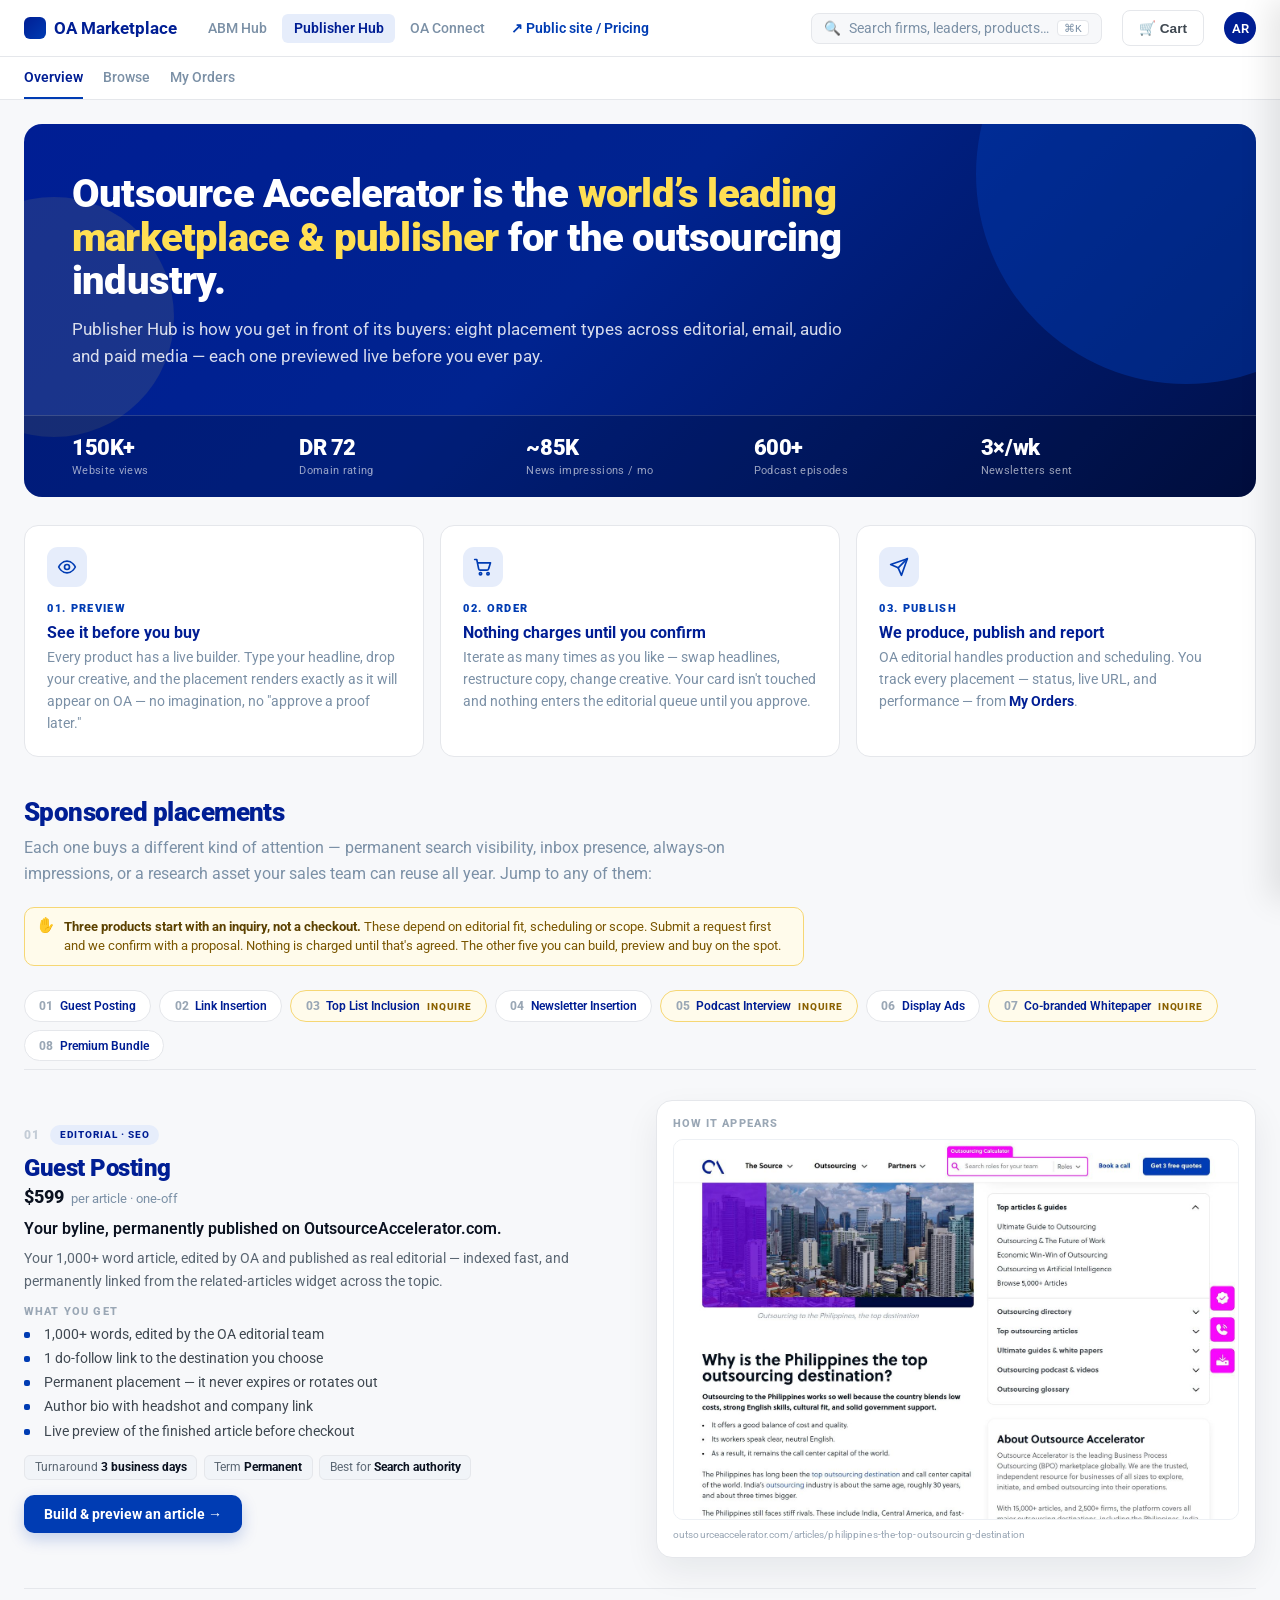
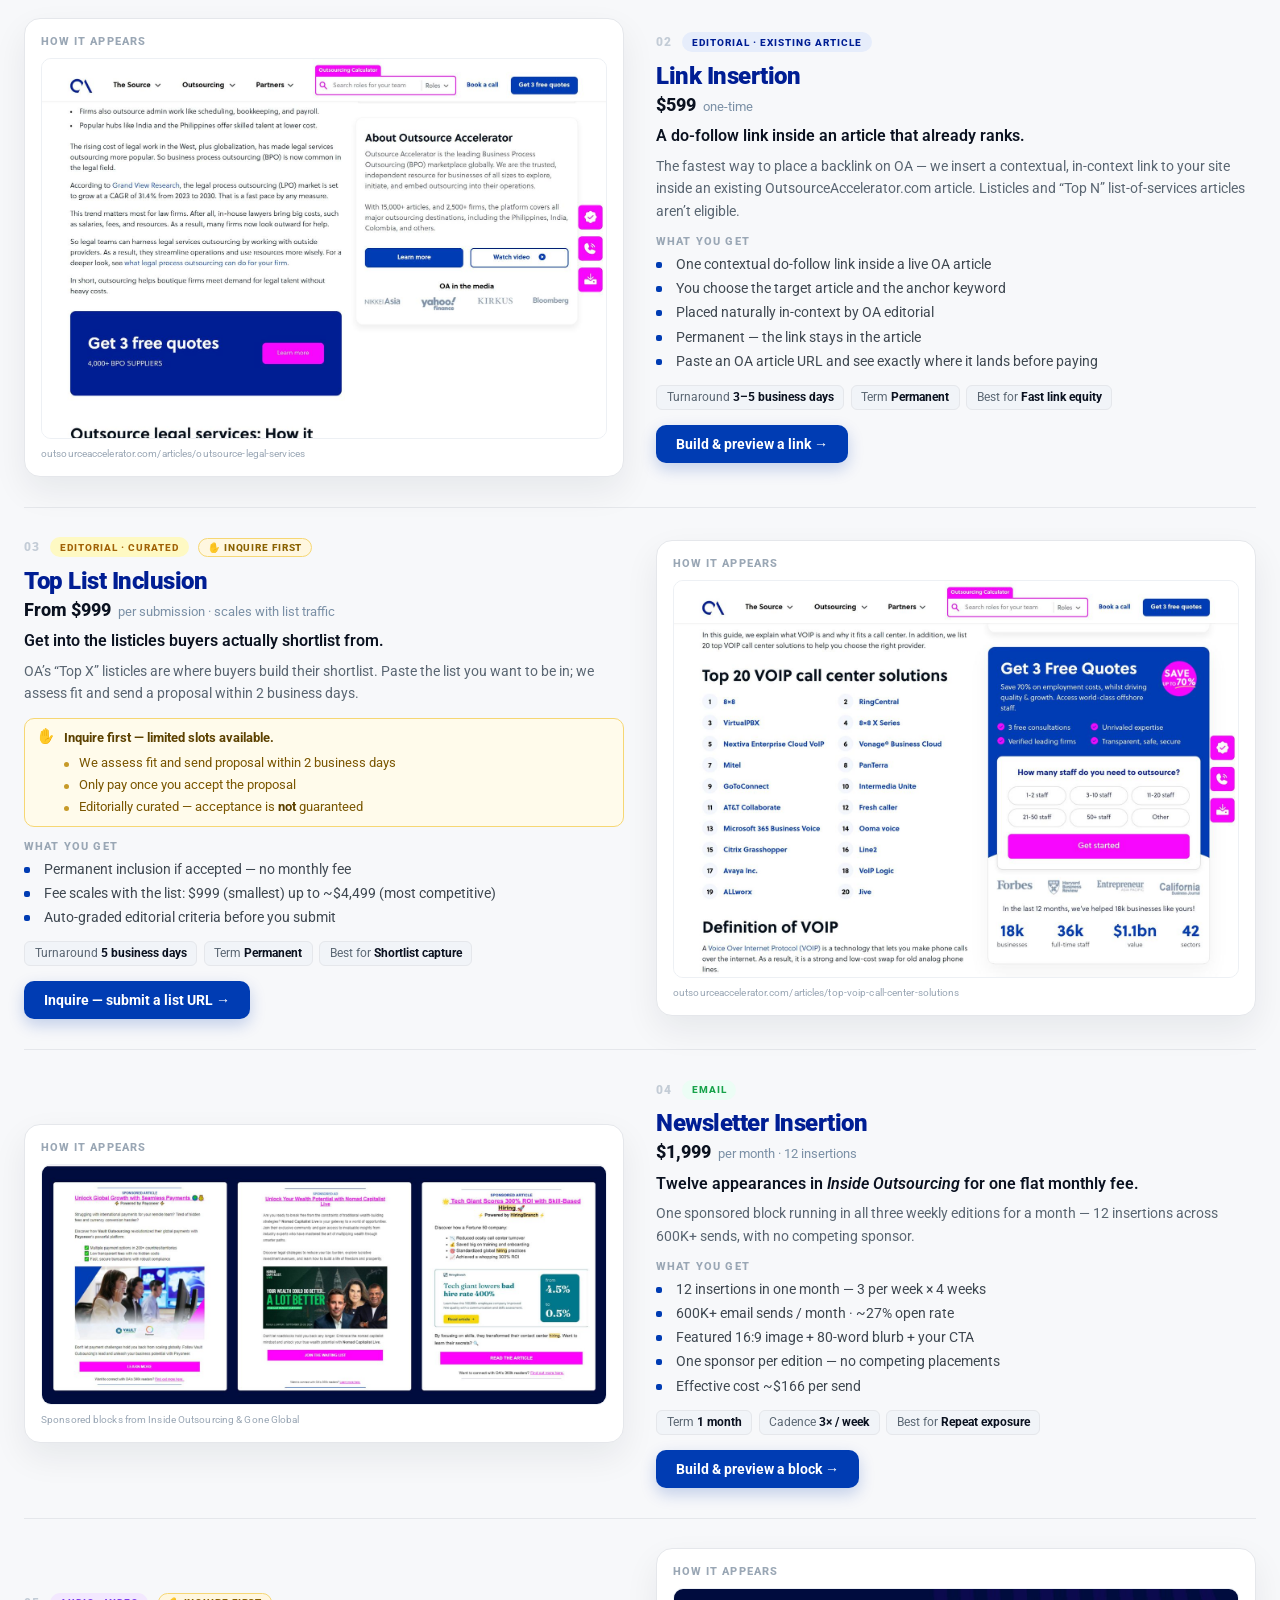
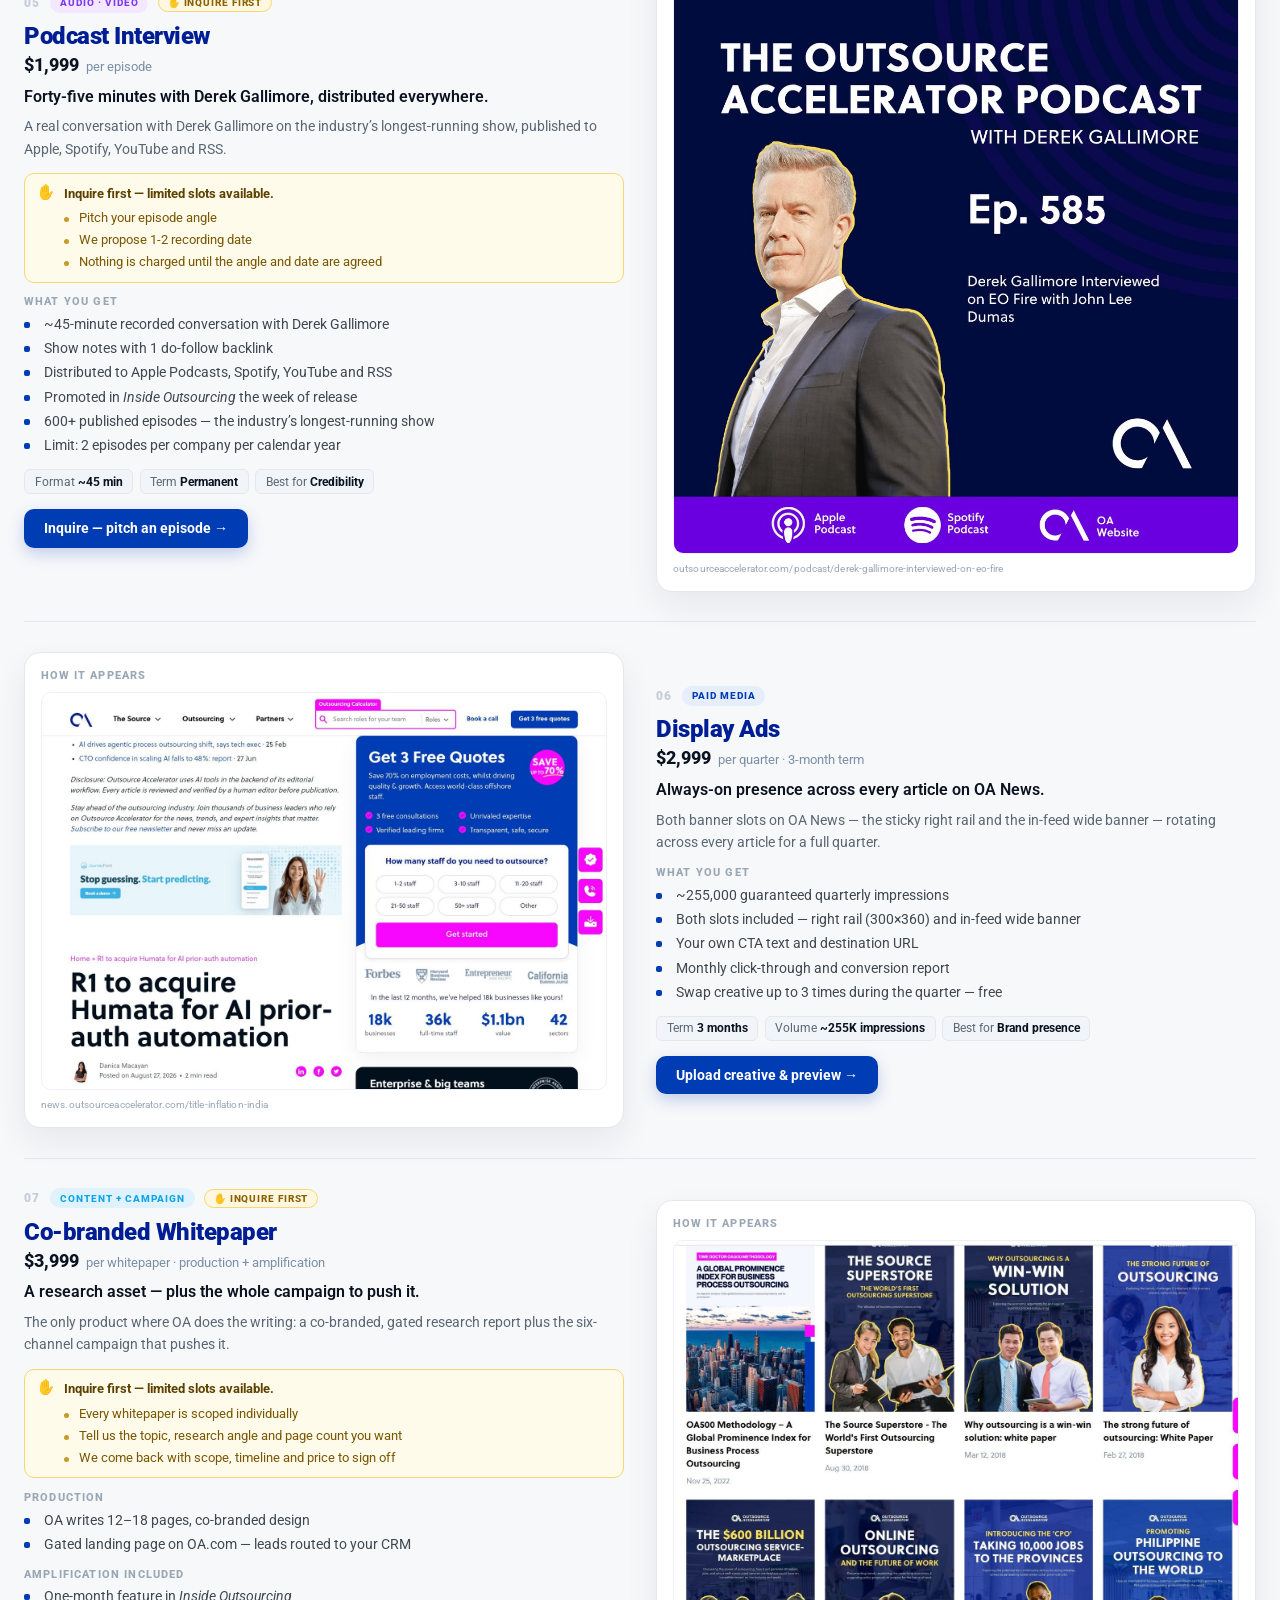
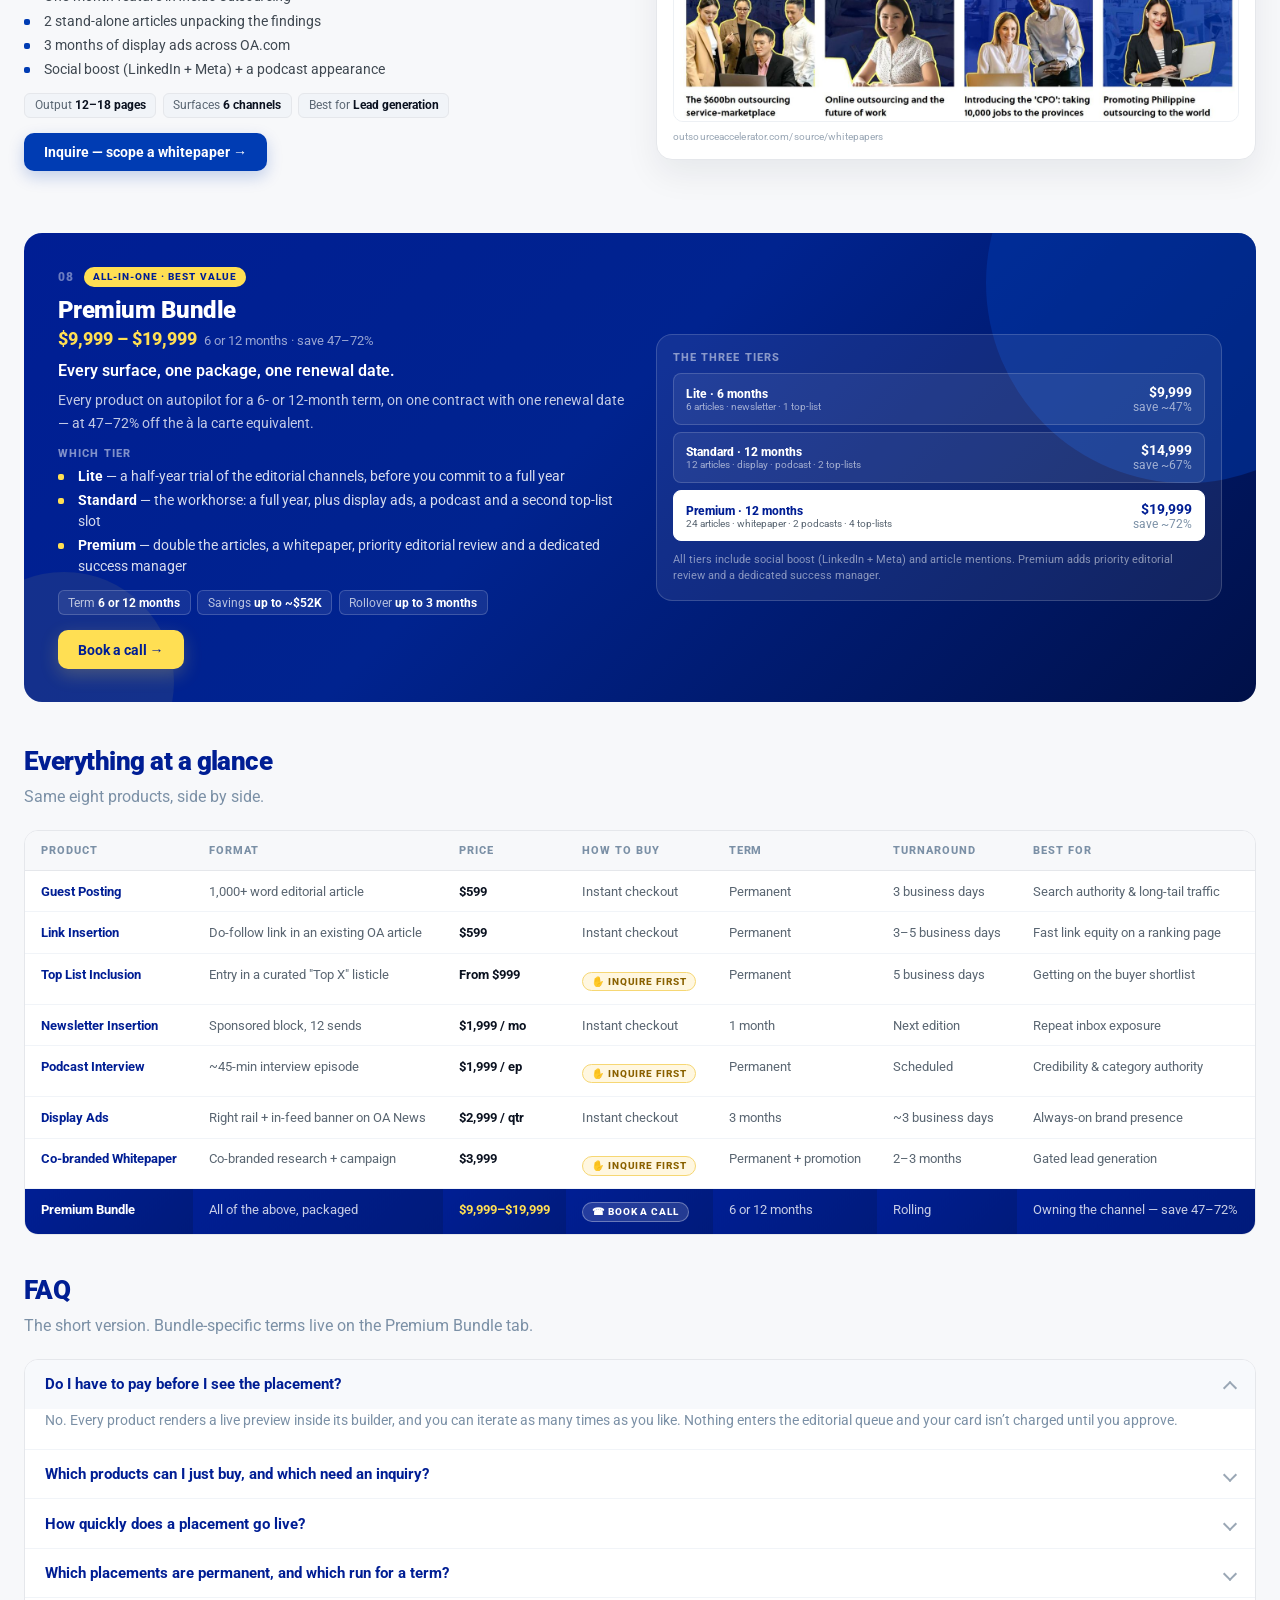
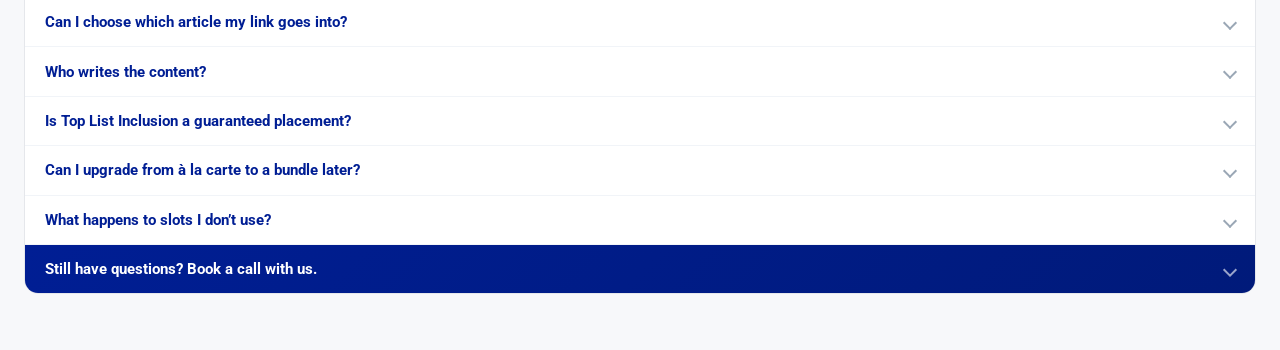
==== commit f43e9f27: "Publisher Hub: new Overview landing tab, Browse rebuild, Link Insertion Rename OA Media to Publisher" ====
--- a/marketplace.html
+++ b/marketplace.html
@@ -2,12 +2,314 @@
 <html lang="en">
 <head>
   <meta charset="utf-8" />
-  <title>OA Marketplace — OA Media</title>
+  <title>OA Marketplace — Publisher Hub</title>
   <meta name="viewport" content="width=device-width, initial-scale=1" />
   <link rel="preconnect" href="https://fonts.googleapis.com">
   <link rel="preconnect" href="https://fonts.gstatic.com" crossorigin>
   <link href="https://fonts.googleapis.com/css2?family=Roboto:wght@400;500;700;900&family=Allura&display=swap" rel="stylesheet">
   <link rel="stylesheet" href="shared.css" />
+  <style>
+    /* ==========================================================================
+       OA MEDIA — OVERVIEW (sales / landing tab). All rules scoped with .ovw-
+       ========================================================================== */
+    .ovw-wrap { --ovw-navy:#001E94; --ovw-blue:#003CB3; --ovw-line:#E5E7EB; }
+    /* ---------- HERO ---------- */
+    .ovw-hero{position:relative;overflow:hidden;border-radius:18px;padding:3rem 3rem 0;
+      background:linear-gradient(135deg,#001E94 0%,#00238F 45%,#001048 100%);color:#fff;margin-bottom:1.75rem}
+    .ovw-hero::before{content:"";position:absolute;right:-140px;top:-160px;width:420px;height:420px;border-radius:50%;background:#003CB3;opacity:.45}
+    .ovw-hero::after{content:"";position:absolute;left:-90px;bottom:60px;width:240px;height:240px;border-radius:50%;background:#FFDF53;opacity:.10}
+    .ovw-hero-inner{position:relative;z-index:1;max-width:780px}
+    .ovw-hero h1{margin:0 0 .85rem;font-size:2.5rem;line-height:1.08;letter-spacing:-.02em;font-weight:900;color:#fff}
+    .ovw-hero h1 em{font-style:normal;color:#FFDF53}
+    .ovw-hero p{margin:0 0 2.75rem;font-size:1.05rem;line-height:1.65;color:rgba(255,255,255,.84)}
+    .ovw-btn{display:inline-flex;align-items:center;gap:.5rem;border:none;cursor:pointer;font-family:inherit;
+      font-size:.92rem;font-weight:700;padding:.85rem 1.5rem;border-radius:10px;transition:transform .12s ease,box-shadow .12s ease}
+    .ovw-btn:hover{transform:translateY(-1px)}
+    .ovw-prod .ovw-btn{padding:.7rem 1.25rem;font-size:.88rem}
+    .ovw-btn-solid{background:#FFDF53;color:#001E94;box-shadow:0 6px 18px rgba(255,223,83,.25)}
+    .ovw-btn-nav{background:var(--ovw-blue);color:#fff;box-shadow:0 6px 16px rgba(0,60,179,.22)}
+    /* stat strip along the bottom of the hero */
+    .ovw-stats{position:relative;z-index:1;display:grid;grid-template-columns:repeat(5,1fr);
+      border-top:1px solid rgba(255,255,255,.16);margin:0 -3rem;padding:1.25rem 3rem;background:rgba(0,0,0,.16)}
+    .ovw-stat b{display:block;font-size:1.35rem;font-weight:900;letter-spacing:-.02em;color:#fff;line-height:1.1}
+    .ovw-stat span{display:block;font-size:.7rem;color:rgba(255,255,255,.6);margin-top:.25rem;letter-spacing:.03em}
+    /* ---------- 3-step how it works ---------- */
+    .ovw-steps{display:grid;grid-template-columns:repeat(3,1fr);gap:1rem;margin-bottom:2.5rem}
+    .ovw-step{background:#fff;border:1px solid var(--ovw-line);border-radius:14px;padding:1.35rem 1.4rem}
+    .ovw-step-n{font-size:.7rem;font-weight:900;letter-spacing:.12em;color:var(--ovw-blue);margin-bottom:.5rem}
+    .ovw-step strong{display:block;color:var(--ovw-navy);font-size:1rem;margin-bottom:.35rem}
+    .ovw-step p{margin:0;font-size:.85rem;line-height:1.6;color:#7B90A6}
+    .ovw-steps.compact{gap:.75rem;margin:1.1rem 0 1.5rem}
+    .ovw-steps.compact .ovw-step{display:flex;align-items:center;gap:.8rem;padding:.8rem 1rem}
+    .ovw-steps.compact .ovw-step-ico{width:34px;height:34px;border-radius:9px;margin-bottom:0;flex:none}
+    .ovw-steps.compact .ovw-step-ico svg{width:17px;height:17px}
+    .ovw-steps.compact .ovw-step-n{font-size:.95rem;letter-spacing:.03em;margin-bottom:.1rem}
+    .ovw-steps.compact .ovw-step strong{font-size:.8rem;font-weight:400;color:#7B90A6;line-height:1.4}
+    /* ---------- section heading + jump chips ---------- */
+    .ovw-h2{font-size:1.65rem;font-weight:900;color:var(--ovw-navy);letter-spacing:-.02em;margin:0 0 .5rem}
+    .ovw-lede{font-size:.98rem;color:#7B90A6;line-height:1.65;margin:0 0 1.25rem;max-width:780px}
+    .ovw-chips{display:flex;flex-wrap:wrap;gap:.5rem;margin-bottom:.5rem}
+    .ovw-chip{background:#fff;border:1px solid var(--ovw-line);border-radius:999px;padding:.45rem .9rem;
+      font-size:.78rem;font-weight:600;color:var(--ovw-navy);cursor:pointer;font-family:inherit;transition:all .12s ease}
+    .ovw-chip:hover{border-color:var(--ovw-blue);background:#E6EDFB}
+    .ovw-chip i{font-style:normal;color:#9AA7B5;font-weight:800;margin-right:.4rem}
+    /* ---------- product row ---------- */
+    .ovw-prod{display:grid;grid-template-columns:1fr 1fr;gap:2rem;align-items:center;
+      padding:1.85rem 0;border-top:1px solid var(--ovw-line);scroll-margin-top:130px}
+    .ovw-prod.flip .ovw-prod-copy{order:2}
+    .ovw-prod.flip .ovw-prod-vis{order:1}
+    .ovw-kicker{display:flex;align-items:center;gap:.6rem;margin-bottom:.6rem;flex-wrap:wrap}
+    .ovw-kicker-n{font-size:.72rem;font-weight:900;color:#C3CCD6;letter-spacing:.1em}
+    .ovw-kicker-tag{font-size:.64rem;font-weight:800;letter-spacing:.1em;text-transform:uppercase;
+      padding:.22rem .6rem;border-radius:999px}
+    .ovw-inq{display:inline-flex;align-items:center;gap:.3rem;background:#FFF7E0;border:1px solid #F6D774;
+      color:#8A6100;font-size:.62rem;font-weight:800;letter-spacing:.09em;text-transform:uppercase;
+      padding:.2rem .55rem;border-radius:999px;white-space:nowrap}
+    .ovw-inq-line{display:flex;gap:.55rem;align-items:flex-start;background:#FFFBEB;border:1px solid #F6D774;
+      border-radius:10px;padding:.6rem .75rem;margin:0 0 .8rem;font-size:.8rem;line-height:1.5;color:#7A5600}
+    .ovw-inq-line b{color:#5C4100}
+    .ovw-inq-line span.i{flex:none;font-size:.9rem;line-height:1.3}
+    .ovw-inq-list{margin:.4rem 0 0;padding:0;list-style:none}
+    .ovw-inq-list li{position:relative;padding-left:.95rem;margin-bottom:.22rem;line-height:1.45}
+    .ovw-inq-list li:last-child{margin-bottom:0}
+    .ovw-inq-list li::before{content:"";position:absolute;left:0;top:.5rem;width:5px;height:5px;
+      border-radius:50%;background:#C79A28}
+    .ovw-chip.inq{border-color:#F6D774;background:#FFFBEB}
+    .ovw-chip.inq::after{content:"inquire";margin-left:.45rem;font-size:.6rem;font-weight:800;
+      letter-spacing:.08em;text-transform:uppercase;color:#8A6100}
+    td .ovw-inq{margin-top:.3rem}
+    .ovw-prod h3{margin:0 0 .25rem;font-size:1.5rem;font-weight:900;color:var(--ovw-navy);letter-spacing:-.02em}
+    .ovw-price{display:flex;align-items:baseline;gap:.45rem;margin-bottom:.65rem;flex-wrap:wrap}
+    .ovw-price b{font-size:1.15rem;font-weight:800;color:#0B1220}
+    .ovw-price span{font-size:.82rem;color:#7B90A6}
+    .ovw-pitch{font-size:.97rem;font-weight:600;color:#0B1220;line-height:1.45;margin:0 0 .45rem}
+    .ovw-prod p.ovw-body{font-size:.88rem;line-height:1.6;color:#5A6672;margin:0 0 .8rem}
+    .ovw-label{font-size:.66rem;font-weight:800;letter-spacing:.11em;text-transform:uppercase;color:#9AA7B5;margin-bottom:.35rem}
+    .ovw-list{margin:0 0 .8rem;padding:0;list-style:none}
+    .ovw-list li{position:relative;padding-left:1.25rem;font-size:.85rem;line-height:1.55;color:#3F4851;margin-bottom:.2rem}
+    .ovw-list li::before{content:"";position:absolute;left:0;top:.5rem;width:6px;height:6px;border-radius:2px;background:#003CB3}
+    .ovw-meta{display:flex;flex-wrap:wrap;gap:.4rem;margin-bottom:.95rem}
+    .ovw-meta span{background:#F1F4F8;border:1px solid var(--ovw-line);border-radius:6px;padding:.28rem .6rem;font-size:.72rem;color:#5A6672}
+    .ovw-meta span b{color:#0B1220;font-weight:700}
+    /* ---------- visual mockups ---------- */
+    .ovw-vis{background:#fff;border:1px solid var(--ovw-line);border-radius:16px;padding:1rem;
+      box-shadow:0 14px 34px rgba(15,23,42,.07)}
+    .ovw-vis-cap{font-size:.66rem;letter-spacing:.1em;text-transform:uppercase;color:#9AA7B5;font-weight:800;
+      margin-bottom:.6rem;display:flex;align-items:center;justify-content:space-between;gap:.5rem}
+    .ovw-shot{border:1px solid #EDF0F4;border-radius:10px;overflow:hidden;background:#FBFCFD;line-height:0}
+    .ovw-shot img{width:100%;height:auto;display:block}
+    .ovw-vis-src{font-size:.64rem;color:#9AA7B5;margin-top:.5rem;letter-spacing:.01em}
+    .ovw-step-ico{width:40px;height:40px;border-radius:11px;display:flex;align-items:center;
+      justify-content:center;margin-bottom:.9rem;background:#E6EDFB;color:#003CB3}
+    .ovw-step-ico svg{width:20px;height:20px}
+    .ovw-buy{display:inline-block;background:#E6EDFB;border:1px solid #B9CBEF;color:#001E94;font-size:.62rem;
+      font-weight:800;letter-spacing:.09em;text-transform:uppercase;padding:.2rem .55rem;border-radius:999px;white-space:nowrap}
+    .ovw-row{display:flex;gap:.6rem;align-items:center;padding:.55rem;border:1px solid #EDF0F4;border-radius:8px;margin-bottom:.4rem;background:#fff}
+    .ovw-row.hot{border-color:#003CB3;background:#F5F8FF;box-shadow:0 0 0 3px rgba(0,60,179,.07)}
+    .ovw-row.hot .ovw-rank{background:#001E94;color:#fff}
+    .ovw-row-s{font-size:.62rem;color:#9AA7B5}
+    .ovw-tier{display:flex;justify-content:space-between;align-items:center;gap:.5rem;border:1px solid #EDF0F4;
+      border-radius:8px;padding:.6rem .75rem;margin-bottom:.45rem;background:#fff}
+    .ovw-tier.best{border-color:#001E94;background:linear-gradient(135deg,#001E94,#002B9E);color:#fff}
+    .ovw-tier-n{font-size:.78rem;font-weight:800;color:#001E94}
+    .ovw-tier.best .ovw-tier-n{color:#fff}
+    .ovw-tier-p{font-size:.72rem;color:#7B90A6;text-align:right}
+    .ovw-tier.best .ovw-tier-p{color:rgba(255,255,255,.82)}
+    /* --- inverted product row (Premium Bundle) --- */
+    .ovw-prod.inv{background:linear-gradient(135deg,#001E94 0%,#00238F 45%,#001048 100%);color:#fff;
+      border-top:none;border-radius:18px;padding:2.1rem;overflow:hidden;position:relative;margin:2rem 0 0}
+    .ovw-prod.inv::before{content:"";position:absolute;right:-130px;top:-150px;width:400px;height:400px;
+      border-radius:50%;background:#003CB3;opacity:.45;pointer-events:none}
+    .ovw-prod.inv::after{content:"";position:absolute;left:-70px;bottom:-90px;width:220px;height:220px;
+      border-radius:50%;background:#FFDF53;opacity:.08;pointer-events:none}
+    .ovw-prod.inv > div{position:relative;z-index:1}
+    .ovw-prod.inv h3{color:#fff}
+    .ovw-prod.inv .ovw-kicker-n{color:rgba(255,255,255,.42)}
+    .ovw-prod.inv .ovw-price b{color:#FFDF53}
+    .ovw-prod.inv .ovw-price span{color:rgba(255,255,255,.6)}
+    .ovw-prod.inv .ovw-pitch{color:#fff}
+    .ovw-prod.inv p.ovw-body{color:rgba(255,255,255,.76)}
+    .ovw-prod.inv .ovw-label{color:rgba(255,255,255,.5)}
+    .ovw-prod.inv .ovw-list li{color:rgba(255,255,255,.84)}
+    .ovw-prod.inv .ovw-list li strong{color:#fff}
+    .ovw-prod.inv .ovw-list li::before{background:#FFDF53}
+    .ovw-prod.inv .ovw-meta span{background:rgba(255,255,255,.08);border-color:rgba(255,255,255,.18);color:rgba(255,255,255,.7)}
+    .ovw-prod.inv .ovw-meta span b{color:#fff}
+    .ovw-prod.inv .ovw-btn-nav{background:#FFDF53;color:#001E94;box-shadow:0 6px 18px rgba(255,223,83,.22)}
+    .ovw-prod.inv .ovw-vis{background:rgba(255,255,255,.07);border-color:rgba(255,255,255,.16);box-shadow:none}
+    .ovw-prod.inv .ovw-vis-cap{color:rgba(255,255,255,.5)}
+    .ovw-prod.inv .ovw-tier{background:rgba(255,255,255,.07);border-color:rgba(255,255,255,.16)}
+    .ovw-prod.inv .ovw-tier-n{color:#fff}
+    .ovw-prod.inv .ovw-tier-p{color:rgba(255,255,255,.58)}
+    .ovw-prod.inv .ovw-tier .ovw-row-s{color:rgba(255,255,255,.58)}
+    .ovw-prod.inv .ovw-tier-amt{font-size:.86rem;color:#fff}
+    .ovw-prod.inv .ovw-tier.best{background:#fff;border-color:#fff}
+    .ovw-prod.inv .ovw-tier.best .ovw-tier-n{color:#001E94}
+    .ovw-prod.inv .ovw-tier.best .ovw-row-s{color:#5A6672}
+    .ovw-prod.inv .ovw-tier.best .ovw-tier-p{color:#7B90A6}
+    .ovw-prod.inv .ovw-tier.best .ovw-tier-amt{color:#001E94}
+    .ovw-tier-foot{font-size:.68rem;line-height:1.5;margin-top:.65rem;color:rgba(255,255,255,.5)}
+    @media (max-width:980px){ .ovw-prod.inv{padding:1.6rem} }
+
+    /* ---------- inquiry modal ---------- */
+    .inq-overlay{position:fixed;inset:0;background:rgba(11,18,32,.55);z-index:9000;
+      display:none;align-items:flex-start;justify-content:center;padding:3rem 1rem;overflow-y:auto}
+    .inq-overlay.open{display:flex}
+    .inq-card{background:#fff;border-radius:16px;width:100%;max-width:520px;
+      box-shadow:0 24px 60px rgba(15,23,42,.28);overflow:hidden}
+    .inq-head{display:flex;justify-content:space-between;align-items:flex-start;gap:1rem;
+      padding:1.15rem 1.25rem .9rem;border-bottom:1px solid #F1F4F8}
+    .inq-head h3{margin:0;font-size:1.05rem;font-weight:800;color:#001E94}
+    .inq-head p{margin:.2rem 0 0;font-size:.76rem;color:#7B90A6;line-height:1.45}
+    .inq-x{background:none;border:none;cursor:pointer;font-size:1.35rem;line-height:1;color:#9AA7B5;padding:0 .15rem}
+    .inq-x:hover{color:#3F4851}
+    .inq-body{padding:1.15rem 1.25rem;max-height:60vh;overflow-y:auto}
+    .inq-foot{display:flex;gap:.6rem;justify-content:flex-end;padding:.9rem 1.25rem;
+      border-top:1px solid #F1F4F8;background:#F7F8FA}
+    .inq-foot button{font-family:inherit;font-size:.86rem;font-weight:700;border-radius:9px;
+      padding:.65rem 1.2rem;cursor:pointer;border:1px solid transparent}
+    .inq-cancel{background:#fff;border-color:#CBD5E1;color:#3F4851}
+    .inq-send{background:#001E94;color:#fff}
+
+    /* ---------- Co-branded Whitepaper panel (Browse preview) ---------- */
+    .wp-split{display:grid;grid-template-columns:1fr 260px;gap:1.5rem;align-items:start;margin-bottom:1.25rem}
+    .wp-split.wide{grid-template-columns:1fr 320px}
+    .wp-field{margin-bottom:.75rem}
+    .wp-field:last-child{margin-bottom:0}
+    .wp-field label{display:block;font-size:.76rem;font-weight:700;color:#3F4851;margin-bottom:.25rem}
+    .wp-field label i{font-style:normal;color:#DC2626}
+    .wp-field input{width:100%;box-sizing:border-box;border:1px solid #E5E7EB;border-radius:8px;
+      padding:.55rem .7rem;font-family:inherit;font-size:.82rem;color:#0B1220;background:#fff}
+    .wp-field input::placeholder{color:#9AA7B5}
+    .wp-field input:focus{outline:none;border-color:#003CB3;box-shadow:0 0 0 3px rgba(0,60,179,.1)}
+    .wp-grp{display:flex;align-items:stretch}
+    .wp-grp .wp-pre{display:flex;align-items:center;background:#F1F4F8;border:1px solid #E5E7EB;border-right:none;
+      border-radius:8px 0 0 8px;padding:0 .65rem;font-size:.8rem;color:#7B90A6;white-space:nowrap}
+    .wp-grp input{border-radius:0 8px 8px 0}
+    .wp-grp select{border:1px solid #E5E7EB;border-right:none;border-radius:8px 0 0 8px;background:#F1F4F8;
+      font-family:inherit;font-size:.8rem;color:#3F4851;padding:0 .5rem;cursor:pointer}
+    .wp-field textarea{width:100%;box-sizing:border-box;border:1px solid #E5E7EB;border-radius:8px;
+      padding:.55rem .7rem;font-family:inherit;font-size:.82rem;color:#0B1220;background:#fff;resize:vertical}
+    .wp-field textarea::placeholder{color:#9AA7B5}
+    .wp-field textarea:focus{outline:none;border-color:#003CB3;box-shadow:0 0 0 3px rgba(0,60,179,.1)}
+    .wp-note{background:#FFFBEB;border:1px solid #F6D774;border-radius:10px;padding:.7rem .8rem;
+      font-size:.76rem;line-height:1.5;color:#7A5600;margin-bottom:1.1rem}
+    .wp-note b{color:#5C4100}
+    .wp-cover{background:#F7F8FA;border:1px solid #E5E7EB;border-radius:12px;padding:.9rem;text-align:center}
+    .wp-cover img{width:100%;height:auto;display:block;border-radius:8px;box-shadow:0 10px 26px rgba(15,23,42,.16)}
+    .wp-promo{background:#fff;border:1px solid #E5E7EB;border-radius:12px;padding:1.1rem 1.15rem;
+      color:#3F4851;margin-bottom:1.25rem}
+    .wp-promo-head{display:flex;justify-content:space-between;align-items:center;gap:.6rem;margin-bottom:.5rem}
+    .wp-promo-head h4{margin:0;font-size:.92rem;font-weight:800;color:#001E94}
+    .wp-promo-flag{background:#ECFDF5;color:#16A34A;border:1px solid #BBF7D0;font-size:.55rem;font-weight:800;
+      letter-spacing:.08em;text-transform:uppercase;padding:.18rem .5rem;border-radius:999px;white-space:nowrap}
+    .wp-promo > p{margin:0 0 .75rem;font-size:.76rem;line-height:1.5;color:#7B90A6}
+    .wp-promo ul{list-style:none;margin:0;padding:0}
+    .wp-promo li{display:flex;gap:.6rem;align-items:center;padding:.5rem 0;border-bottom:1px dashed #EDF0F4}
+    .wp-promo li:last-child{border-bottom:none}
+    .wp-promo li .ic{font-size:.95rem;line-height:1;flex:none;width:1.2rem;text-align:center}
+    .wp-promo li strong{flex:1;min-width:0;font-size:.79rem;color:#0B1220;font-weight:700}
+    .wp-promo li span.v{flex:none;font-size:.82rem;color:#16A34A;font-weight:800;white-space:nowrap;text-align:right}
+    .wp-promo-foot{display:flex;justify-content:space-between;align-items:center;margin-top:.85rem;
+      padding-top:.7rem;border-top:1px solid #E5E7EB}
+    .wp-promo-foot .l{font-size:.76rem;font-weight:700;color:#0B1220}
+    .wp-promo-foot .l span{display:block;font-size:.66rem;font-weight:400;color:#9AA7B5;margin-top:.1rem}
+    .wp-promo-foot .r{text-align:right}
+    .wp-promo-foot .r s{display:block;font-size:.76rem;color:#9AA7B5}
+    .wp-promo-foot .r b{font-size:1rem;color:#16A34A}
+    @media (max-width:1100px){ .wp-split{grid-template-columns:1fr} .wp-promo ul{grid-template-columns:1fr} }
+
+    /* ---------- Premium Bundle panel (Browse preview) ---------- */
+    .bnd-grid{display:grid;grid-template-columns:repeat(3,1fr);gap:.75rem;margin-bottom:1.25rem}
+    .bnd-tier{position:relative;border:1px solid #E5E7EB;border-radius:12px;padding:1rem .9rem;background:#fff}
+    .bnd-tier.popular{border-color:#001E94;box-shadow:0 0 0 3px rgba(0,30,148,.07)}
+    .bnd-tier.best{background:linear-gradient(150deg,#001E94,#001A7A);border-color:#001E94;color:#fff}
+    .bnd-flag{position:absolute;top:-9px;left:50%;transform:translateX(-50%);font-size:.55rem;font-weight:800;
+      letter-spacing:.09em;text-transform:uppercase;padding:.18rem .5rem;border-radius:999px;white-space:nowrap}
+    .bnd-flag.pop{background:#001E94;color:#fff}
+    .bnd-flag.val{background:#FFDF53;color:#001E94}
+    .bnd-eyebrow{font-size:.55rem;font-weight:800;letter-spacing:.08em;text-transform:uppercase;color:#9AA7B5;margin-bottom:.15rem}
+    .bnd-tier.best .bnd-eyebrow{color:rgba(255,255,255,.55)}
+    .bnd-tier h4{margin:0 0 .35rem;font-size:1.2rem;font-weight:900;color:#001E94;letter-spacing:-.01em}
+    .bnd-tier.best h4{color:#fff}
+    .bnd-price{display:flex;align-items:baseline;gap:.3rem;margin-bottom:.5rem}
+    .bnd-price b{font-size:1.35rem;font-weight:900;color:#0B1220;letter-spacing:-.02em}
+    .bnd-price span{font-size:.68rem;color:#7B90A6}
+    .bnd-tier.best .bnd-price b{color:#FFDF53}
+    .bnd-tier.best .bnd-price span{color:rgba(255,255,255,.6)}
+    .bnd-save{display:block;background:#E6EDFB;color:#001E94;border-radius:6px;padding:.25rem .5rem;
+      font-size:.63rem;font-weight:700;margin-bottom:.6rem}
+    .bnd-tier.best .bnd-save{background:rgba(255,255,255,.14);color:#fff}
+    .bnd-desc{font-size:.7rem;line-height:1.5;color:#5A6672;margin:0 0 .7rem}
+    .bnd-tier.best .bnd-desc{color:rgba(255,255,255,.78)}
+    .bnd-list{list-style:none;margin:0;padding:0}
+    .bnd-list li{position:relative;padding-left:1.05rem;font-size:.71rem;line-height:1.45;color:#3F4851;margin-bottom:.28rem}
+    .bnd-list li::before{content:"";position:absolute;left:0;top:.42rem;width:6px;height:6px;border-radius:50%;background:#001E94}
+    .bnd-tier.best .bnd-list li{color:rgba(255,255,255,.9)}
+    .bnd-tier.best .bnd-list li::before{background:#FFDF53}
+    .bnd-cmp{width:100%;border-collapse:collapse;font-size:.78rem;border:1px solid #E5E7EB;border-radius:10px;
+      overflow:hidden;margin-bottom:1.1rem}
+    .bnd-cmp th{background:#F7F8FA;color:#7B90A6;font-size:.6rem;letter-spacing:.08em;text-transform:uppercase;
+      font-weight:800;text-align:right;padding:.6rem .8rem;border-bottom:1px solid #E5E7EB}
+    .bnd-cmp th:first-child{text-align:left}
+    .bnd-cmp td{padding:.6rem .8rem;border-bottom:1px solid #F1F4F8;text-align:right;color:#5A6672}
+    .bnd-cmp td:first-child{text-align:left;font-weight:700;color:#001E94}
+    .bnd-cmp tr:last-child td{border-bottom:none}
+    .bnd-cmp .pkg{font-weight:800;color:#0B1220}
+    .bnd-cmp .sv{font-weight:800;color:#16A34A}
+
+    /* ---------- glance table ---------- */
+    .ovw-table-wrap{background:#fff;border:1px solid var(--ovw-line);border-radius:14px;overflow-x:auto;margin-bottom:2.5rem}
+    table.ovw-table{width:100%;border-collapse:collapse;font-size:.83rem;min-width:960px}
+    table.ovw-table th{text-align:left;background:#F7F8FA;color:#7B90A6;font-size:.66rem;letter-spacing:.09em;
+      text-transform:uppercase;font-weight:800;padding:.8rem 1rem;border-bottom:1px solid var(--ovw-line)}
+    table.ovw-table td{padding:.8rem 1rem;border-bottom:1px solid #F1F4F8;color:#5A6672;vertical-align:top}
+    table.ovw-table tr:last-child td{border-bottom:none}
+    table.ovw-table td.n{font-weight:700;color:var(--ovw-navy);white-space:nowrap}
+    table.ovw-table td.p{font-weight:700;color:#0B1220;white-space:nowrap}
+    table.ovw-table tr.bundle td{background:linear-gradient(135deg,#001E94,#001A7A);
+      color:rgba(255,255,255,.78);border-bottom:none}
+    table.ovw-table tr.bundle td.n{color:#fff}
+    table.ovw-table tr.bundle td.p{color:#FFDF53}
+    table.ovw-table tr.bundle .ovw-buy{background:rgba(255,255,255,.14);border-color:rgba(255,255,255,.32);color:#fff}
+    /* ---------- faq (collapsible) ---------- */
+    .ovw-faq{background:#fff;border:1px solid var(--ovw-line);border-radius:14px;overflow:hidden;margin-bottom:2rem}
+    .ovw-faq details{border-bottom:1px solid #F1F4F8}
+    .ovw-faq details:last-child{border-bottom:none}
+    .ovw-faq summary{list-style:none;cursor:pointer;padding:.95rem 2.6rem .95rem 1.25rem;position:relative;
+      color:var(--ovw-navy);font-size:.92rem;font-weight:700;transition:background .12s ease}
+    .ovw-faq summary::-webkit-details-marker{display:none}
+    .ovw-faq summary:hover{background:#F7F9FC}
+    .ovw-faq summary::after{content:"";position:absolute;right:1.25rem;top:1.25rem;width:8px;height:8px;
+      border-right:2px solid #9AA7B5;border-bottom:2px solid #9AA7B5;transform:rotate(45deg);
+      transition:transform .18s ease;transform-origin:center}
+    .ovw-faq details[open] > summary{background:#F7F9FC}
+    .ovw-faq details[open] > summary::after{transform:rotate(-135deg);top:1.4rem}
+    .ovw-faq .ovw-faq-a{padding:0 1.25rem 1.1rem;font-size:.86rem;line-height:1.65;color:#7B90A6}
+    .ovw-faq .ovw-faq-a p{margin:0 0 .6rem}
+    .ovw-faq .ovw-faq-a p:last-child{margin-bottom:0}
+    .ovw-faq .ovw-faq-a strong{color:#3F4851}
+    .ovw-faq details.cta summary{color:#001E94}
+    .ovw-faq details.cta{background:linear-gradient(135deg,#001E94,#001A7A)}
+    .ovw-faq details.cta > summary{color:#fff}
+    .ovw-faq details.cta > summary:hover,.ovw-faq details.cta[open] > summary{background:rgba(255,255,255,.06)}
+    .ovw-faq details.cta > summary::after{border-color:rgba(255,255,255,.6)}
+    .ovw-faq details.cta .ovw-faq-a{color:rgba(255,255,255,.78)}
+    .ovw-faq details.cta .ovw-faq-a strong{color:#fff}
+
+    @media (max-width:980px){ .ovw-prod.inv{padding:1.6rem} }
+
+    @media (max-width:980px){
+      .ovw-hero{padding:2rem 1.5rem 0}
+      .ovw-hero h1{font-size:1.9rem}
+      .ovw-stats{grid-template-columns:repeat(2,1fr);gap:1rem;margin:0 -1.5rem;padding:1.25rem 1.5rem}
+      .ovw-steps{grid-template-columns:1fr}
+      .ovw-prod{grid-template-columns:1fr;gap:1.5rem}
+      .ovw-prod.flip .ovw-prod-copy{order:1}
+      .ovw-prod.flip .ovw-prod-vis{order:2}
+    }
+  
+</style>
 </head>
 <body>
   <div id="oa-topbar-mount"></div>
@@ -15,13 +317,7 @@
   <div class="oa-subnav">
     <div class="oa-subnav-inner">
       <a href="#" class="active" data-tab="overview" onclick="event.preventDefault();showTab('overview',this)">Overview</a>
-      <a href="#" data-tab="bundle" onclick="event.preventDefault();showTab('bundle',this)" style="color:var(--oa-orange);font-weight:600">★ Premium Bundle</a>
-      <a href="#" data-tab="guestpost" onclick="event.preventDefault();showTab('guestpost',this)">Guest Posting</a>
-      <a href="#" data-tab="newsletter" onclick="event.preventDefault();showTab('newsletter',this)">Newsletter Insertion</a>
-      <a href="#" data-tab="displayad" onclick="event.preventDefault();showTab('displayad',this)">Display Ads</a>
-      <a href="#" data-tab="podcast" onclick="event.preventDefault();showTab('podcast',this)">Podcast Interview</a>
-      <a href="#" data-tab="whitepaper" onclick="event.preventDefault();showTab('whitepaper',this)">Custom Whitepaper</a>
-      <a href="#" data-tab="toplist" onclick="event.preventDefault();showTab('toplist',this)">Top List Inclusion</a>
+      <a href="#" data-tab="browse" onclick="event.preventDefault();showTab('browse',this)">Browse</a>
       <a href="#" data-tab="orders" onclick="event.preventDefault();showTab('orders',this)">My Orders</a>
     </div>
   </div>
@@ -29,11 +325,516 @@
   <div class="oa-page">
 
     <!-- =========================================================================== -->
-    <!-- OVERVIEW                                                                     -->
+    <!-- OVERVIEW — sales / landing page. Default landing tab for Publisher Hub.           -->
     <!-- =========================================================================== -->
-    <section id="tab-overview" class="tab-content">
-      <h1 class="oa-section-title">Reach 150K+ outsourcing buyers a month</h1>
-      <p class="oa-section-sub">OutsourceAccelerator.com is the definitive media property for the outsourcing industry. Pick a format below — preview your placement live before you check out.</p>
+    <section id="tab-overview" class="tab-content ovw-wrap">
+
+      <!-- ===================== HERO ===================== -->
+      <div class="ovw-hero">
+        <div class="ovw-hero-inner">
+          <h1>Outsource Accelerator is the <em>world’s leading marketplace &amp; publisher</em> for the outsourcing industry.</h1>
+          <p>Publisher Hub is how you get in front of its buyers: eight placement types across editorial, email, audio and paid media — each one previewed live before you ever pay.</p>
+        </div>
+        <div class="ovw-stats">
+          <div class="ovw-stat"><b>150K+</b><span>Website views</span></div>
+          <div class="ovw-stat"><b>DR 72</b><span>Domain rating</span></div>
+          <div class="ovw-stat"><b>~85K</b><span>News impressions / mo</span></div>
+          <div class="ovw-stat"><b>600+</b><span>Podcast episodes</span></div>
+          <div class="ovw-stat"><b>3&times;/wk</b><span>Newsletters sent</span></div>
+        </div>
+      </div>
+
+      <!-- ===================== HOW IT WORKS ===================== -->
+      <div class="ovw-steps">
+        <div class="ovw-step">
+          <div class="ovw-step-ico"><svg viewBox="0 0 24 24" fill="none" stroke="currentColor" stroke-width="2" stroke-linecap="round" stroke-linejoin="round"><path d="M2 12s3.5-7 10-7 10 7 10 7-3.5 7-10 7-10-7-10-7Z"/><circle cx="12" cy="12" r="3"/></svg></div>
+          <div class="ovw-step-n">01. PREVIEW</div>
+          <strong>See it before you buy</strong>
+          <p>Every product has a live builder. Type your headline, drop your creative, and the placement renders exactly as it will appear on OA — no imagination, no "approve a proof later."</p>
+        </div>
+        <div class="ovw-step">
+          <div class="ovw-step-ico"><svg viewBox="0 0 24 24" fill="none" stroke="currentColor" stroke-width="2" stroke-linecap="round" stroke-linejoin="round"><circle cx="9" cy="20" r="1.4"/><circle cx="18" cy="20" r="1.4"/><path d="M2 3h2.5l2.3 11.2a2 2 0 0 0 2 1.6h7.9a2 2 0 0 0 2-1.55L21 7H6"/></svg></div>
+          <div class="ovw-step-n">02. ORDER</div>
+          <strong>Nothing charges until you confirm</strong>
+          <p>Iterate as many times as you like — swap headlines, restructure copy, change creative. Your card isn't touched and nothing enters the editorial queue until you approve.</p>
+        </div>
+        <div class="ovw-step">
+          <div class="ovw-step-ico"><svg viewBox="0 0 24 24" fill="none" stroke="currentColor" stroke-width="2" stroke-linecap="round" stroke-linejoin="round"><path d="M22 2 11 13"/><path d="M22 2 15 22l-4-9-9-4Z"/></svg></div>
+          <div class="ovw-step-n">03. PUBLISH</div>
+          <strong>We produce, publish and report</strong>
+          <p>OA editorial handles production and scheduling. You track every placement — status, live URL, and performance — from <b style="color:#001E94">My Orders</b>.</p>
+        </div>
+      </div>
+
+      <!-- ===================== PRODUCT INDEX ===================== -->
+      <h2 class="ovw-h2">Sponsored placements</h2>
+      <p class="ovw-lede">Each one buys a different kind of attention — permanent search visibility, inbox presence, always-on impressions, or a research asset your sales team can reuse all year. Jump to any of them:</p>
+      <div class="ovw-inq-line" style="max-width:780px;margin-bottom:1.5rem">
+        <span class="i">✋</span>
+        <div><b>Three products start with an inquiry, not a checkout.</b> These depend on editorial fit, scheduling
+        or scope. Submit a request first and we confirm with a proposal. Nothing is charged until that's agreed.
+        The other five you can build, preview and buy on the spot.</div>
+      </div>
+      <div class="ovw-chips">
+        <button class="ovw-chip" onclick="document.getElementById('ovw-guestpost').scrollIntoView({behavior:'smooth'})"><i>01</i>Guest Posting</button>
+        <button class="ovw-chip" onclick="document.getElementById('ovw-linkinsertion').scrollIntoView({behavior:'smooth'})"><i>02</i>Link Insertion</button>
+        <button class="ovw-chip inq" onclick="document.getElementById('ovw-toplist').scrollIntoView({behavior:'smooth'})"><i>03</i>Top List Inclusion</button>
+        <button class="ovw-chip" onclick="document.getElementById('ovw-newsletter').scrollIntoView({behavior:'smooth'})"><i>04</i>Newsletter Insertion</button>
+        <button class="ovw-chip inq" onclick="document.getElementById('ovw-podcast').scrollIntoView({behavior:'smooth'})"><i>05</i>Podcast Interview</button>
+        <button class="ovw-chip" onclick="document.getElementById('ovw-displayad').scrollIntoView({behavior:'smooth'})"><i>06</i>Display Ads</button>
+        <button class="ovw-chip inq" onclick="document.getElementById('ovw-whitepaper').scrollIntoView({behavior:'smooth'})"><i>07</i>Co-branded Whitepaper</button>
+        <button class="ovw-chip" onclick="document.getElementById('ovw-bundle').scrollIntoView({behavior:'smooth'})"><i>08</i>Premium Bundle</button>
+      </div>
+
+      <!-- ===================== 01 · GUEST POSTING ===================== -->
+      <div class="ovw-prod" id="ovw-guestpost">
+        <div class="ovw-prod-copy">
+          <div class="ovw-kicker">
+            <span class="ovw-kicker-n">01</span>
+            <span class="ovw-kicker-tag" style="background:#E6EDFB;color:#001E94">Editorial · SEO</span>
+          </div>
+          <h3>Guest Posting</h3>
+          <div class="ovw-price"><b>$599</b><span>per article · one-off</span></div>
+          <p class="ovw-pitch">Your byline, permanently published on OutsourceAccelerator.com.</p>
+          <p class="ovw-body">Your 1,000+ word article, edited by OA and published as real editorial — indexed fast, and permanently linked from the related-articles widget across the topic.</p>
+          <div class="ovw-label">What you get</div>
+          <ul class="ovw-list">
+            <li>1,000+ words, edited by the OA editorial team</li>
+            <li>1 do-follow link to the destination you choose</li>
+            <li>Permanent placement — it never expires or rotates out</li>
+            <li>Author bio with headshot and company link</li>
+            <li>Live preview of the finished article before checkout</li>
+          </ul>
+          <div class="ovw-meta">
+            <span>Turnaround <b>3 business days</b></span>
+            <span>Term <b>Permanent</b></span>
+            <span>Best for <b>Search authority</b></span>
+          </div>
+          <button class="ovw-btn ovw-btn-nav" onclick="showTab('guestpost', document.querySelector('[data-tab=guestpost]'))">Build &amp; preview an article →</button>
+        </div>
+        <div class="ovw-prod-vis">
+          <div class="ovw-vis">
+            <div class="ovw-vis-cap"><span>How it appears</span></div>
+            <div class="ovw-shot"><img src="img/guestpost.jpg" alt="An Outsource Accelerator editorial article, live on the site" loading="lazy"></div>
+            <div class="ovw-vis-src">outsourceaccelerator.com/articles/philippines-the-top-outsourcing-destination</div>
+          </div>
+        </div>
+      </div>
+
+      <!-- ===================== 02 · LINK INSERTION ===================== -->
+      <div class="ovw-prod flip" id="ovw-linkinsertion">
+        <div class="ovw-prod-copy">
+          <div class="ovw-kicker">
+            <span class="ovw-kicker-n">02</span>
+            <span class="ovw-kicker-tag" style="background:#E6EDFB;color:#001E94">Editorial · Existing article</span>
+          </div>
+          <h3>Link Insertion</h3>
+          <div class="ovw-price"><b>$599</b><span>one-time</span></div>
+          <p class="ovw-pitch">A do-follow link inside an article that already ranks.</p>
+          <p class="ovw-body">The fastest way to place a backlink on OA — we insert a contextual, in-context link to your site inside an existing OutsourceAccelerator.com article. Listicles and “Top N” list-of-services articles aren’t eligible.</p>
+          <div class="ovw-label">What you get</div>
+          <ul class="ovw-list">
+            <li>One contextual do-follow link inside a live OA article</li>
+            <li>You choose the target article and the anchor keyword</li>
+            <li>Placed naturally in-context by OA editorial</li>
+            <li>Permanent — the link stays in the article</li>
+            <li>Paste an OA article URL and see exactly where it lands before paying</li>
+          </ul>
+          <div class="ovw-meta">
+            <span>Turnaround <b>3–5 business days</b></span>
+            <span>Term <b>Permanent</b></span>
+            <span>Best for <b>Fast link equity</b></span>
+          </div>
+          <button class="ovw-btn ovw-btn-nav" onclick="showTab('linkinsertion', document.querySelector('[data-tab=linkinsertion]'))">Build &amp; preview a link →</button>
+        </div>
+        <div class="ovw-prod-vis">
+          <div class="ovw-vis">
+            <div class="ovw-vis-cap"><span>How it appears</span></div>
+            <div class="ovw-shot"><img src="img/linkinsertion.jpg" alt="In-context do-follow links inside a live Outsource Accelerator article" loading="lazy"></div>
+            <div class="ovw-vis-src">outsourceaccelerator.com/articles/outsource-legal-services</div>
+          </div>
+        </div>
+      </div>
+
+      <!-- ===================== 03 · TOP LIST INCLUSION ===================== -->
+      <div class="ovw-prod" id="ovw-toplist">
+        <div class="ovw-prod-copy">
+          <div class="ovw-kicker">
+            <span class="ovw-kicker-n">03</span>
+            <span class="ovw-kicker-tag" style="background:#FEF9C3;color:#A16207">Editorial · Curated</span>
+            <span class="ovw-inq">✋ Inquire first</span>
+          </div>
+          <h3>Top List Inclusion</h3>
+          <div class="ovw-price"><b>From $999</b><span>per submission · scales with list traffic</span></div>
+          <p class="ovw-pitch">Get into the listicles buyers actually shortlist from.</p>
+          <p class="ovw-body">OA’s “Top X” listicles are where buyers build their shortlist. Paste the list you want to be in; we assess fit and send a proposal within 2 business days.</p>
+          <div class="ovw-inq-line"><span class="i">✋</span><div><b>Inquire first — limited slots available.</b>
+            <ul class="ovw-inq-list">
+              <li>We assess fit and send proposal within 2 business days</li>
+              <li>Only pay once you accept the proposal</li>
+              <li>Editorially curated — acceptance is <b>not</b> guaranteed</li>
+            </ul></div></div>
+          <div class="ovw-label">What you get</div>
+          <ul class="ovw-list">
+            <li>Permanent inclusion if accepted — no monthly fee</li>
+            <li>Fee scales with the list: $999 (smallest) up to ~$4,499 (most competitive)</li>
+            <li>Auto-graded editorial criteria before you submit</li>
+          </ul>
+          <div class="ovw-meta">
+            <span>Turnaround <b>5 business days</b></span>
+            <span>Term <b>Permanent</b></span>
+            <span>Best for <b>Shortlist capture</b></span>
+          </div>
+          <button class="ovw-btn ovw-btn-nav" onclick="showTab('toplist', document.querySelector('[data-tab=toplist]'))">Inquire — submit a list URL →</button>
+        </div>
+        <div class="ovw-prod-vis">
+          <div class="ovw-vis">
+            <div class="ovw-vis-cap"><span>How it appears</span></div>
+            <div class="ovw-shot"><img src="img/toplist.jpg" alt="A live OA &ldquo;Top 20&rdquo; listicle page showing all twenty ranked entries" loading="lazy"></div>
+            <div class="ovw-vis-src">outsourceaccelerator.com/articles/top-voip-call-center-solutions</div>
+          </div>
+        </div>
+      </div>
+
+      <!-- ===================== 03 · NEWSLETTER INSERTION ===================== -->
+      <div class="ovw-prod flip" id="ovw-newsletter">
+        <div class="ovw-prod-copy">
+          <div class="ovw-kicker">
+            <span class="ovw-kicker-n">04</span>
+            <span class="ovw-kicker-tag" style="background:#ECFDF5;color:#16A34A">Email</span>
+          </div>
+          <h3>Newsletter Insertion</h3>
+          <div class="ovw-price"><b>$1,999</b><span>per month · 12 insertions</span></div>
+          <p class="ovw-pitch">Twelve appearances in <em>Inside Outsourcing</em> for one flat monthly fee.</p>
+          <p class="ovw-body">One sponsored block running in all three weekly editions for a month — 12 insertions across 600K+ sends, with no competing sponsor.</p>
+          <div class="ovw-label">What you get</div>
+          <ul class="ovw-list">
+            <li>12 insertions in one month — 3 per week × 4 weeks</li>
+            <li>600K+ email sends / month · ~27% open rate</li>
+            <li>Featured 16:9 image + 80-word blurb + your CTA</li>
+            <li>One sponsor per edition — no competing placements</li>
+            <li>Effective cost ~$166 per send</li>
+          </ul>
+          <div class="ovw-meta">
+            <span>Term <b>1 month</b></span>
+            <span>Cadence <b>3× / week</b></span>
+            <span>Best for <b>Repeat exposure</b></span>
+          </div>
+          <button class="ovw-btn ovw-btn-nav" onclick="showTab('newsletter', document.querySelector('[data-tab=newsletter]'))">Build &amp; preview a block →</button>
+        </div>
+        <div class="ovw-prod-vis">
+          <div class="ovw-vis">
+            <div class="ovw-vis-cap"><span>How it appears</span></div>
+            <div class="ovw-shot"><img src="img/newsletter.jpg" alt="Three sponsored blocks as they ran in the Inside Outsourcing newsletter" loading="lazy"></div>
+            <div class="ovw-vis-src">Sponsored blocks from Inside Outsourcing &amp; Gone Global</div>
+          </div>
+        </div>
+      </div>
+
+      <!-- ===================== 04 · PODCAST INTERVIEW ===================== -->
+      <div class="ovw-prod" id="ovw-podcast">
+        <div class="ovw-prod-copy">
+          <div class="ovw-kicker">
+            <span class="ovw-kicker-n">05</span>
+            <span class="ovw-kicker-tag" style="background:#F3E8FF;color:#7C3AED">Audio · Video</span>
+            <span class="ovw-inq">✋ Inquire first</span>
+          </div>
+          <h3>Podcast Interview</h3>
+          <div class="ovw-price"><b>$1,999</b><span>per episode</span></div>
+          <p class="ovw-pitch">Forty-five minutes with Derek Gallimore, distributed everywhere.</p>
+          <p class="ovw-body">A real conversation with Derek Gallimore on the industry’s longest-running show, published to Apple, Spotify, YouTube and RSS.</p>
+          <div class="ovw-inq-line"><span class="i">✋</span><div><b>Inquire first — limited slots available.</b>
+            <ul class="ovw-inq-list">
+              <li>Pitch your episode angle</li>
+              <li>We propose 1-2 recording date</li>
+              <li>Nothing is charged until the angle and date are agreed</li>
+            </ul></div></div>
+          <div class="ovw-label">What you get</div>
+          <ul class="ovw-list">
+            <li>~45-minute recorded conversation with Derek Gallimore</li>
+            <li>Show notes with 1 do-follow backlink</li>
+            <li>Distributed to Apple Podcasts, Spotify, YouTube and RSS</li>
+            <li>Promoted in <em>Inside Outsourcing</em> the week of release</li>
+            <li>600+ published episodes — the industry’s longest-running show</li>
+            <li>Limit: 2 episodes per company per calendar year</li>
+          </ul>
+          <div class="ovw-meta">
+            <span>Format <b>~45 min</b></span>
+            <span>Term <b>Permanent</b></span>
+            <span>Best for <b>Credibility</b></span>
+          </div>
+          <button class="ovw-btn ovw-btn-nav" onclick="showTab('podcast', document.querySelector('[data-tab=podcast]'))">Inquire — pitch an episode →</button>
+        </div>
+        <div class="ovw-prod-vis">
+          <div class="ovw-vis">
+            <div class="ovw-vis-cap"><span>How it appears</span></div>
+            <div class="ovw-shot"><img src="img/podcast.jpg" alt="Episode artwork for the Outsource Accelerator Podcast with Derek Gallimore" loading="lazy"></div>
+            <div class="ovw-vis-src">outsourceaccelerator.com/podcast/derek-gallimore-interviewed-on-eo-fire</div>
+          </div>
+        </div>
+      </div>
+
+      <!-- ===================== 05 · DISPLAY ADS ===================== -->
+      <div class="ovw-prod flip" id="ovw-displayad">
+        <div class="ovw-prod-copy">
+          <div class="ovw-kicker">
+            <span class="ovw-kicker-n">06</span>
+            <span class="ovw-kicker-tag" style="background:#E6EDFB;color:#003CB3">Paid media</span>
+          </div>
+          <h3>Display Ads</h3>
+          <div class="ovw-price"><b>$2,999</b><span>per quarter · 3-month term</span></div>
+          <p class="ovw-pitch">Always-on presence across every article on OA News.</p>
+          <p class="ovw-body">Both banner slots on OA News — the sticky right rail and the in-feed wide banner — rotating across every article for a full quarter.</p>
+          <div class="ovw-label">What you get</div>
+          <ul class="ovw-list">
+            <li>~255,000 guaranteed quarterly impressions</li>
+            <li>Both slots included — right rail (300×360) and in-feed wide banner</li>
+            <li>Your own CTA text and destination URL</li>
+            <li>Monthly click-through and conversion report</li>
+            <li>Swap creative up to 3 times during the quarter — free</li>
+          </ul>
+          <div class="ovw-meta">
+            <span>Term <b>3 months</b></span>
+            <span>Volume <b>~255K impressions</b></span>
+            <span>Best for <b>Brand presence</b></span>
+          </div>
+          <button class="ovw-btn ovw-btn-nav" onclick="showTab('displayad', document.querySelector('[data-tab=displayad]'))">Upload creative &amp; preview →</button>
+        </div>
+        <div class="ovw-prod-vis">
+          <div class="ovw-vis">
+            <div class="ovw-vis-cap"><span>How it appears</span></div>
+            <div class="ovw-shot"><img src="img/displayad.jpg" alt="A live in-feed banner ad running between articles on OA News" loading="lazy"></div>
+            <div class="ovw-vis-src">news.outsourceaccelerator.com/title-inflation-india</div>
+          </div>
+        </div>
+      </div>
+
+      <!-- ===================== 06 · CUSTOM WHITEPAPER ===================== -->
+      <div class="ovw-prod" id="ovw-whitepaper">
+        <div class="ovw-prod-copy">
+          <div class="ovw-kicker">
+            <span class="ovw-kicker-n">07</span>
+            <span class="ovw-kicker-tag" style="background:#E0F2FE;color:#0EA5E9">Content + campaign</span>
+            <span class="ovw-inq">✋ Inquire first</span>
+          </div>
+          <h3>Co-branded Whitepaper</h3>
+          <div class="ovw-price"><b>$3,999</b><span>per whitepaper · production + amplification</span></div>
+          <p class="ovw-pitch">A research asset — plus the whole campaign to push it.</p>
+          <p class="ovw-body">The only product where OA does the writing: a co-branded, gated research report plus the six-channel campaign that pushes it.</p>
+          <div class="ovw-inq-line"><span class="i">✋</span><div><b>Inquire first — limited slots available.</b>
+            <ul class="ovw-inq-list">
+              <li>Every whitepaper is scoped individually</li>
+              <li>Tell us the topic, research angle and page count you want</li>
+              <li>We come back with scope, timeline and price to sign off</li>
+            </ul></div></div>
+          <div class="ovw-label">Production</div>
+          <ul class="ovw-list">
+            <li>OA writes 12–18 pages, co-branded design</li>
+            <li>Gated landing page on OA.com — leads routed to your CRM</li>
+          </ul>
+          <div class="ovw-label">Amplification included</div>
+          <ul class="ovw-list">
+            <li>One-month feature in <em>Inside Outsourcing</em></li>
+            <li>2 stand-alone articles unpacking the findings</li>
+            <li>3 months of display ads across OA.com</li>
+            <li>Social boost (LinkedIn + Meta) + a podcast appearance</li>
+          </ul>
+          <div class="ovw-meta">
+            <span>Output <b>12–18 pages</b></span>
+            <span>Surfaces <b>6 channels</b></span>
+            <span>Best for <b>Lead generation</b></span>
+          </div>
+          <button class="ovw-btn ovw-btn-nav" onclick="showTab('whitepaper', document.querySelector('[data-tab=whitepaper]'))">Inquire — scope a whitepaper →</button>
+        </div>
+        <div class="ovw-prod-vis">
+          <div class="ovw-vis">
+            <div class="ovw-vis-cap"><span>How it appears</span></div>
+            <div class="ovw-shot"><img src="img/whitepaper.jpg" alt="Whitepapers already published and hosted on OA" loading="lazy"></div>
+            <div class="ovw-vis-src">outsourceaccelerator.com/source/whitepapers</div>
+          </div>
+        </div>
+      </div>
+
+      <!-- ===================== 07 · PREMIUM BUNDLE ===================== -->
+      <div class="ovw-prod inv" id="ovw-bundle">
+        <div class="ovw-prod-copy">
+          <div class="ovw-kicker">
+            <span class="ovw-kicker-n">08</span>
+            <span class="ovw-kicker-tag" style="background:#FFDF53;color:#001E94">All-in-one · Best value</span>
+          </div>
+          <h3>Premium Bundle</h3>
+          <div class="ovw-price"><b>$9,999 – $19,999</b><span>6 or 12 months · save 47–72%</span></div>
+          <p class="ovw-pitch">Every surface, one package, one renewal date.</p>
+          <p class="ovw-body">Every product on autopilot for a 6- or 12-month term, on one contract with one renewal date — at 47–72% off the à la carte equivalent.</p>
+          <div class="ovw-label">Which tier</div>
+          <ul class="ovw-list">
+            <li><strong>Lite</strong> — a half-year trial of the editorial channels, before you commit to a full year</li>
+            <li><strong>Standard</strong> — the workhorse: a full year, plus display ads, a podcast and a second top-list slot</li>
+            <li><strong>Premium</strong> — double the articles, a whitepaper, priority editorial review and a dedicated success manager</li>
+          </ul>
+          <div class="ovw-meta">
+            <span>Term <b>6 or 12 months</b></span>
+            <span>Savings <b>up to ~$52K</b></span>
+            <span>Rollover <b>up to 3 months</b></span>
+          </div>
+          <button class="ovw-btn ovw-btn-nav" onclick="showTab('bundle', document.querySelector('[data-tab=bundle]'))">Book a call →</button>
+        </div>
+        <div class="ovw-prod-vis">
+          <div class="ovw-vis">
+            <div class="ovw-vis-cap">The three tiers</div>
+            <div class="ovw-tier">
+              <div><div class="ovw-tier-n">Lite · 6 months</div><div class="ovw-row-s">6 articles · newsletter · 1 top-list</div></div>
+              <div class="ovw-tier-p"><strong class="ovw-tier-amt">$9,999</strong><br>save ~47%</div>
+            </div>
+            <div class="ovw-tier">
+              <div><div class="ovw-tier-n">Standard · 12 months</div><div class="ovw-row-s">12 articles · display · podcast · 2 top-lists</div></div>
+              <div class="ovw-tier-p"><strong class="ovw-tier-amt">$14,999</strong><br>save ~67%</div>
+            </div>
+            <div class="ovw-tier best">
+              <div><div class="ovw-tier-n">Premium · 12 months</div><div class="ovw-row-s">24 articles · whitepaper · 2 podcasts · 4 top-lists</div></div>
+              <div class="ovw-tier-p"><strong class="ovw-tier-amt">$19,999</strong><br>save ~72%</div>
+            </div>
+            <div class="ovw-tier-foot">All tiers include social boost (LinkedIn + Meta) and article mentions. Premium adds priority editorial review and a dedicated success manager.</div>
+          </div>
+        </div>
+      </div>
+
+      <!-- ===================== AT A GLANCE ===================== -->
+      <h2 class="ovw-h2" style="margin-top:2.75rem">Everything at a glance</h2>
+      <p class="ovw-lede">Same eight products, side by side.</p>
+      <div class="ovw-table-wrap">
+        <table class="ovw-table">
+          <thead>
+            <tr>
+              <th>Product</th><th>Format</th><th>Price</th><th>How to buy</th><th>Term</th><th>Turnaround</th><th>Best for</th>
+            </tr>
+          </thead>
+          <tbody>
+            <tr>
+              <td class="n">Guest Posting</td><td>1,000+ word editorial article</td><td class="p">$599</td>
+              <td>Instant checkout</td>
+              <td>Permanent</td><td>3 business days</td><td>Search authority &amp; long-tail traffic</td>
+            </tr>
+            <tr>
+              <td class="n">Link Insertion</td><td>Do-follow link in an existing OA article</td><td class="p">$599</td>
+              <td>Instant checkout</td>
+              <td>Permanent</td><td>3–5 business days</td><td>Fast link equity on a ranking page</td>
+            </tr>
+            <tr>
+              <td class="n">Top List Inclusion</td><td>Entry in a curated "Top X" listicle</td><td class="p">From $999</td>
+              <td><span class="ovw-inq">✋ Inquire first</span></td>
+              <td>Permanent</td><td>5 business days</td><td>Getting on the buyer shortlist</td>
+            </tr>
+            <tr>
+              <td class="n">Newsletter Insertion</td><td>Sponsored block, 12 sends</td><td class="p">$1,999 / mo</td>
+              <td>Instant checkout</td>
+              <td>1 month</td><td>Next edition</td><td>Repeat inbox exposure</td>
+            </tr>
+            <tr>
+              <td class="n">Podcast Interview</td><td>~45-min interview episode</td><td class="p">$1,999 / ep</td>
+              <td><span class="ovw-inq">✋ Inquire first</span></td>
+              <td>Permanent</td><td>Scheduled</td><td>Credibility &amp; category authority</td>
+            </tr>
+            <tr>
+              <td class="n">Display Ads</td><td>Right rail + in-feed banner on OA News</td><td class="p">$2,999 / qtr</td>
+              <td>Instant checkout</td>
+              <td>3 months</td><td>~3 business days</td><td>Always-on brand presence</td>
+            </tr>
+            <tr>
+              <td class="n">Co-branded Whitepaper</td><td>Co-branded research + campaign</td><td class="p">$3,999</td>
+              <td><span class="ovw-inq">✋ Inquire first</span></td>
+              <td>Permanent + promotion</td><td>2–3 months</td><td>Gated lead generation</td>
+            </tr>
+            <tr class="bundle">
+              <td class="n">Premium Bundle</td><td>All of the above, packaged</td><td class="p">$9,999–$19,999</td>
+              <td><span class="ovw-buy">☎ Book a call</span></td>
+              <td>6 or 12 months</td><td>Rolling</td><td>Owning the channel — save 47–72%</td>
+            </tr>
+          </tbody>
+        </table>
+      </div>
+
+      <!-- ===================== FAQ ===================== -->
+      <h2 class="ovw-h2">FAQ</h2>
+      <p class="ovw-lede">The short version. Bundle-specific terms live on the Premium Bundle tab.</p>
+      <div class="ovw-faq">
+        <details open>
+          <summary>Do I have to pay before I see the placement?</summary>
+          <div class="ovw-faq-a"><p>No. Every product renders a live preview inside its builder, and you can iterate as many times as you like. Nothing enters the editorial queue and your card isn’t charged until you approve.</p></div>
+        </details>
+        <details>
+          <summary>Which products can I just buy, and which need an inquiry?</summary>
+          <div class="ovw-faq-a"><p>Guest Posting, Link Insertion, Newsletter Insertion and Display Ads are instant — build, preview, check out. Top List Inclusion, Podcast Interview and Co-branded Whitepaper depend on editorial fit, scheduling or scope, so you submit a request and we confirm availability and final price before anything is charged. Bundles start with a call.</p></div>
+        </details>
+        <details>
+          <summary>How quickly does a placement go live?</summary>
+          <div class="ovw-faq-a"><p>It depends on the format. Guest Posting is 3 business days and Link Insertion 3–5. Top List Inclusion gets an editorial decision in 5 business days. Newsletter Insertion starts with the next edition and Display Ads go up in about 3 business days. Podcast Interviews are booked around the recording calendar, and whitepapers take 2–3 months end to end.</p></div>
+        </details>
+        <details>
+          <summary>Which placements are permanent, and which run for a term?</summary>
+          <div class="ovw-faq-a"><p>Guest Posting, Link Insertion, Top List Inclusion and podcast show notes stay up permanently — there’s no monthly fee and nothing rotates out. Newsletter Insertion runs for one month, Display Ads for a quarter, and the whitepaper campaign for three months, though the whitepaper itself stays hosted on OA.</p></div>
+        </details>
+        <details>
+          <summary>Can I choose which article my link goes into?</summary>
+          <div class="ovw-faq-a"><p>Yes. With Link Insertion you pick the target article and the anchor keyword, and OA editorial places it naturally in-context. Listicles and “Top N” list-of-services articles aren’t eligible — those are handled through Top List Inclusion instead.</p></div>
+        </details>
+        <details>
+          <summary>Who writes the content?</summary>
+          <div class="ovw-faq-a"><p>You do, for most formats — you supply the guest-post draft, the newsletter blurb and the ad creative, and OA editorial edits and formats them. Co-branded Whitepaper is the exception: OA researches, writes and designs the whole 12–18 page report with you.</p></div>
+        </details>
+        <details>
+          <summary>Is Top List Inclusion a guaranteed placement?</summary>
+          <div class="ovw-faq-a"><p>No — it’s a paid submission to an editorially curated list. Decisions come back in 5 business days, and if your submission is rejected the fee is refunded in full.</p></div>
+        </details>
+        <details>
+          <summary>Can I upgrade from à la carte to a bundle later?</summary>
+          <div class="ovw-faq-a"><p>Yes. Bundle upgrades are pro-rated — Lite to Standard or Premium carries no penalty. Downgrades take effect at the next renewal.</p></div>
+        </details>
+        <details>
+          <summary>What happens to slots I don’t use?</summary>
+          <div class="ovw-faq-a"><p>Unused articles, podcast slots, whitepapers and top-list submissions roll over for up to 3 months after the term ends.</p></div>
+        </details>
+        <details class="cta">
+          <summary>Still have questions? Book a call with us.</summary>
+          <div class="ovw-faq-a"><p>If you’re not sure which format fits — or you want a mix priced up as a bundle — a 20-minute call is the fastest way to work it out. We’ll walk through what’s worked for vendors in your category and send a proposal afterwards.</p><p style="margin-top:.9rem"><button class="ovw-btn ovw-btn-solid" onclick="showTab('bundle', document.querySelector('[data-tab=bundle]'))">Book a call →</button></p></div>
+        </details>
+      </div>
+
+    </section>
+
+    <!-- =========================================================================== -->
+    <!-- BROWSE — compact product tiles + detail preview panel                         -->
+    <!-- =========================================================================== -->
+    <section id="tab-browse" class="tab-content" style="display:none">
+      <h1 class="oa-section-title">Buy placement in front of outsourcing buyers</h1>
+      <p class="oa-section-sub">Editorial, email, audio and paid media on the industry’s leading marketplace &amp; publisher.<br>Transparent pricing, no minimum spend.</p>
+
+      <div class="ovw-wrap">
+        <div class="ovw-steps compact">
+          <div class="ovw-step">
+            <div class="ovw-step-ico"><svg viewBox="0 0 24 24" fill="none" stroke="currentColor" stroke-width="2" stroke-linecap="round" stroke-linejoin="round"><path d="M2 12s3.5-7 10-7 10 7 10 7-3.5 7-10 7-10-7-10-7Z"/><circle cx="12" cy="12" r="3"/></svg></div>
+            <div>
+              <div class="ovw-step-n">01. PREVIEW</div>
+              <strong style="margin-bottom:0">See it before you buy</strong>
+            </div>
+          </div>
+          <div class="ovw-step">
+            <div class="ovw-step-ico"><svg viewBox="0 0 24 24" fill="none" stroke="currentColor" stroke-width="2" stroke-linecap="round" stroke-linejoin="round"><circle cx="9" cy="20" r="1.4"/><circle cx="18" cy="20" r="1.4"/><path d="M2 3h2.5l2.3 11.2a2 2 0 0 0 2 1.6h7.9a2 2 0 0 0 2-1.55L21 7H6"/></svg></div>
+            <div>
+              <div class="ovw-step-n">02. ORDER</div>
+              <strong style="margin-bottom:0">Nothing charges until you confirm</strong>
+            </div>
+          </div>
+          <div class="ovw-step">
+            <div class="ovw-step-ico"><svg viewBox="0 0 24 24" fill="none" stroke="currentColor" stroke-width="2" stroke-linecap="round" stroke-linejoin="round"><path d="M22 2 11 13"/><path d="M22 2 15 22l-4-9-9-4Z"/></svg></div>
+            <div>
+              <div class="ovw-step-n">03. PUBLISH</div>
+              <strong style="margin-bottom:0">We produce, publish and report</strong>
+            </div>
+          </div>
+        </div>
+      </div>
+
 
       <!-- 2-column overview: 6 compact tiles on left, preview panel on right -->
       <div class="oa-grid" style="grid-template-columns: 340px 1fr; gap:1.5rem">
@@ -46,39 +847,6 @@
         <!-- RIGHT: live preview panel -->
         <div id="overview-preview" class="oa-overview-preview">
           <!-- Rendered by JS — see showOverviewPreview() below -->
-        </div>
-      </div>
-
-      <div class="oa-card oa-mt-3" style="background:linear-gradient(135deg,var(--oa-navy) 0%,#002080 100%);color:white;border:none;padding:2.25rem 2.5rem;position:relative;overflow:hidden">
-        <!-- Decorative orange glow -->
-        <span style="position:absolute;right:-60px;top:-60px;width:220px;height:220px;border-radius:50%;background:var(--oa-orange);opacity:0.12;pointer-events:none"></span>
-
-        <div style="position:relative;z-index:1">
-          <span style="display:inline-block;background:rgba(249,115,22,0.18);color:#B3C8F5;padding:0.25rem 0.75rem;border-radius:999px;font-size:0.65rem;letter-spacing:0.08em;text-transform:uppercase;font-weight:700;margin-bottom:0.85rem">⚡ Our difference</span>
-          <h3 style="margin:0 0 0.5rem 0;color:white;font-size:1.5rem;letter-spacing:-0.01em">Preview first. Pay only when you're sure.</h3>
-          <p style="margin:0 0 1.75rem 0;opacity:0.82;max-width:780px;font-size:0.95rem;line-height:1.6">Most ad checkout flows are blind — you pay first and only see your placement after fulfillment. We invert that across every surface — editorial articles, newsletter blocks, display ads, podcasts, whitepapers, top-list entries.</p>
-
-          <div style="display:grid;grid-template-columns:repeat(3,1fr);gap:1rem">
-
-            <div style="background:rgba(255,255,255,0.06);border:1px solid rgba(255,255,255,0.12);border-radius:12px;padding:1.1rem 1.2rem">
-              <div style="width:42px;height:42px;border-radius:10px;background:rgba(249,115,22,0.2);color:#6B92E5;display:flex;align-items:center;justify-content:center;font-size:1.3rem;margin-bottom:0.65rem">👁️</div>
-              <strong style="display:block;color:white;font-size:0.95rem;margin-bottom:0.3rem">See it first</strong>
-              <p style="margin:0;font-size:0.82rem;color:rgba(255,255,255,0.72);line-height:1.5">Every placement renders live as you fill out the form. No imagination required, no "approve a proof later."</p>
-            </div>
-
-            <div style="background:rgba(255,255,255,0.06);border:1px solid rgba(255,255,255,0.12);border-radius:12px;padding:1.1rem 1.2rem">
-              <div style="width:42px;height:42px;border-radius:10px;background:rgba(34,197,94,0.2);color:#86EFAC;display:flex;align-items:center;justify-content:center;font-size:1.3rem;margin-bottom:0.65rem">✅</div>
-              <strong style="display:block;color:white;font-size:0.95rem;margin-bottom:0.3rem">Approve before charge</strong>
-              <p style="margin:0;font-size:0.82rem;color:rgba(255,255,255,0.72);line-height:1.5">Nothing submits to the editorial queue until you confirm. Your card isn't touched until the proof is approved.</p>
-            </div>
-
-            <div style="background:rgba(255,255,255,0.06);border:1px solid rgba(255,255,255,0.12);border-radius:12px;padding:1.1rem 1.2rem">
-              <div style="width:42px;height:42px;border-radius:10px;background:rgba(124,58,237,0.2);color:#C4B5FD;display:flex;align-items:center;justify-content:center;font-size:1.3rem;margin-bottom:0.65rem">🔄</div>
-              <strong style="display:block;color:white;font-size:0.95rem;margin-bottom:0.3rem">Iterate freely</strong>
-              <p style="margin:0;font-size:0.82rem;color:rgba(255,255,255,0.72);line-height:1.5">Tweak headlines, swap creative, restructure copy. Re-render unlimited times — no penalty, no extra fees.</p>
-            </div>
-
-          </div>
         </div>
       </div>
     </section>
@@ -428,6 +1196,83 @@
     </section>
 
     <!-- =========================================================================== -->
+    <!-- LINK INSERTION — do-follow link inside an existing OA article               -->
+    <!-- =========================================================================== -->
+    <section id="tab-linkinsertion" class="tab-content" style="display:none">
+      <div class="oa-flex-between oa-mb-2">
+        <div>
+          <h1 class="oa-section-title">Link Insertion — $599</h1>
+          <p class="oa-section-sub">Paste the OA article you want to be linked from. We insert one contextual, do-follow link in-context — and you see exactly where it lands before anything is charged.</p>
+        </div>
+        <button class="oa-btn oa-btn-accent oa-btn-lg" onclick="addLinkInsertionToCart()">Add to Cart — $599</button>
+      </div>
+
+      <!-- spec strip -->
+      <div class="oa-grid oa-mb-2" style="grid-template-columns:repeat(3,1fr);gap:0">
+        <div class="oa-card" style="border-radius:12px 0 0 12px;border-right:none">
+          <strong style="display:block;color:var(--oa-navy);font-size:1.05rem">Permanent</strong>
+          <span class="oa-text-xs oa-text-muted">Stays in the article</span>
+        </div>
+        <div class="oa-card" style="border-radius:0;border-right:none">
+          <strong style="display:block;color:var(--oa-navy);font-size:1.05rem">3–5 days</strong>
+          <span class="oa-text-xs oa-text-muted">Inserted after review</span>
+        </div>
+        <div class="oa-card" style="border-radius:0 12px 12px 0">
+          <strong style="display:block;color:var(--oa-navy);font-size:1.05rem">Do-follow</strong>
+          <span class="oa-text-xs oa-text-muted">In-context link</span>
+        </div>
+      </div>
+
+      <div class="oa-grid" style="grid-template-columns:1fr 1fr;gap:1.5rem">
+
+        <!-- LEFT: form + what you get -->
+        <div>
+          <div class="oa-card oa-mb-2">
+            <h3 class="oa-card-title">Your link</h3>
+            <label class="oa-label">Target OA article URL</label>
+            <input class="oa-input" id="li-url" placeholder="https://outsourceaccelerator.com/articles/..." />
+            <p class="oa-help">Any live OA article is eligible except listicles and “Top N” list-of-services pages — those run through Top List Inclusion instead.</p>
+
+            <label class="oa-label oa-mt-2">Anchor keyword</label>
+            <input class="oa-input" id="li-anchor" value="contact center quality assurance" />
+
+            <label class="oa-label oa-mt-2">Destination URL</label>
+            <input class="oa-input" id="li-dest" value="https://qualityiq.com" />
+          </div>
+
+          <div class="oa-card">
+            <h3 class="oa-card-title">What you get</h3>
+            <ul style="font-size:0.85rem;padding-left:1.2rem;margin:0;line-height:1.7">
+              <li>One contextual do-follow link inside a live OA article</li>
+              <li>You choose the target article and the anchor keyword</li>
+              <li>Placed naturally in-context by OA editorial</li>
+              <li>Permanent — the link stays in the article</li>
+            </ul>
+          </div>
+        </div>
+
+        <!-- RIGHT: how it runs -->
+        <div>
+          <div class="oa-card oa-mb-2">
+            <h3 class="oa-card-title">How it runs</h3>
+            <table class="oa-table" style="font-size:0.85rem">
+              <tbody>
+                <tr><td>Lead time</td><td style="text-align:right;font-weight:700">3–5 business days</td></tr>
+                <tr><td>Anchor</td><td style="text-align:right;font-weight:700">Your keyword</td></tr>
+                <tr><td>Placement</td><td style="text-align:right;font-weight:700">Editorial discretion, in-context</td></tr>
+                <tr><td>Eligibility</td><td style="text-align:right;font-weight:700">No listicles</td></tr>
+              </tbody>
+            </table>
+          </div>
+
+          <div class="oa-card" style="background:var(--oa-bg);border-style:dashed">
+            <p class="oa-text-sm oa-text-muted" style="margin:0;line-height:1.6">Paste an OA article URL and see exactly where your link would be inserted before anything is charged. The target article is checked for eligibility before checkout.</p>
+          </div>
+        </div>
+      </div>
+    </section>
+
+    <!-- =========================================================================== -->
     <!-- DISPLAY ADS — preview-first builder                                          -->
     <!-- =========================================================================== -->
     <section id="tab-displayad" class="tab-content" style="display:none">
@@ -651,129 +1496,269 @@
     </section>
 
     <!-- =========================================================================== -->
-    <!-- CUSTOM WHITEPAPER — preview-first builder                                    -->
+    <!-- CUSTOM WHITEPAPER — landing page (what you're buying)                        -->
     <!-- =========================================================================== -->
     <section id="tab-whitepaper" class="tab-content" style="display:none">
       <div class="oa-flex-between oa-mb-2">
         <div>
-          <h1 class="oa-section-title">Custom Whitepaper — $3,999</h1>
-          <p class="oa-section-sub">A co-branded research whitepaper produced by the OA editorial team, <strong>then amplified across the entire OA domain</strong> — newsletter, articles, social, and podcast. Distributed as a gated download with all download leads sent to your CRM.</p>
+          <h1 class="oa-section-title">Co-branded Whitepaper — $3,999</h1>
+          <p class="oa-section-sub">A co-branded research whitepaper produced by the OA editorial team, <strong>then amplified across the entire OA domain</strong> — newsletter, articles, display ads, social, and podcast. Distributed as a gated download with all download leads sent to your CRM.</p>
         </div>
         <button class="oa-btn oa-btn-accent oa-btn-lg" onclick="addWhitepaperToCart()">Add to Cart — $3,999</button>
       </div>
 
+      <!-- Value banner -->
+      <div class="oa-card oa-mb-2" style="background:#E0F2FE;border-color:#7DD3FC">
+        <div class="oa-flex-center" style="align-items:flex-start">
+          <span style="font-size:1.4rem">📣</span>
+          <div style="flex:1">
+            <strong style="color:#0369A1">Production <em>and</em> promotion — the amplification alone is $8,195 à la carte.</strong>
+            <div class="oa-text-xs" style="color:#075985;line-height:1.55;margin-top:0.15rem">A whitepaper nobody sees is worth nothing, so the $3,999 covers a 12-18 page co-branded report <strong>plus</strong> a five-channel launch campaign across OA — the same placements sold separately on the other tabs of this marketplace. Every download lead is pushed to your CRM, exclusively yours.</div>
+          </div>
+        </div>
+      </div>
 
       <div class="oa-grid" style="grid-template-columns: 380px 1fr; gap:1.5rem">
-        <!-- Brief form -->
+
+        <!-- LEFT: what we build, what's included, process -->
         <div>
 
-          <!-- Compact Production card (Step 1 — what we build) -->
+          <!-- Production — what we build (expanded) -->
           <div class="oa-card oa-mb-2" style="background:#E0F2FE;border-color:#7DD3FC">
             <div class="oa-flex-between oa-mb-1">
               <strong style="color:#0369A1;font-size:0.72rem;letter-spacing:0.06em;text-transform:uppercase">📘 Production · what we build</strong>
-              <span class="oa-badge" style="background:#0369A1;color:white">Step 1</span>
-            </div>
-            <ul style="margin:0.4rem 0 0 0;padding:0;list-style:none;font-size:0.78rem;color:#0369A1;line-height:1.5">
-              <li style="padding:0.3rem 0;display:flex;gap:0.5rem;border-bottom:1px solid rgba(3,105,161,0.12)"><span>✏️</span><span><strong>OA writes it</strong> — 12-18 page whitepaper. You brief, we draft, you approve.</span></li>
-              <li style="padding:0.3rem 0;display:flex;gap:0.5rem;border-bottom:1px solid rgba(3,105,161,0.12)"><span>🎨</span><span><strong>Co-branded design</strong> — OA + your logo, your colors, your CTA.</span></li>
-              <li style="padding:0.3rem 0;display:flex;gap:0.5rem;border-bottom:1px solid rgba(3,105,161,0.12)"><span>🔒</span><span><strong>Gated landing page</strong> on OA.com with a download form.</span></li>
-              <li style="padding:0.3rem 0;display:flex;gap:0.5rem"><span>📨</span><span><strong>Leads → your CRM</strong> via HubSpot / SFDC / webhook.</span></li>
+              <span class="oa-badge" style="background:#0369A1;color:white">Included</span>
+            </div>
+            <p style="font-size:0.75rem;color:#075985;line-height:1.5;margin:0 0 0.5rem 0">You don't need a writer, a designer, or a landing page. OA's editorial team produces the whole asset end to end — you brief it and approve it.</p>
+            <ul style="margin:0;padding:0;list-style:none;font-size:0.78rem;color:#0369A1;line-height:1.5">
+              <li style="padding:0.5rem 0;display:flex;gap:0.5rem;border-bottom:1px solid rgba(3,105,161,0.12)"><span style="flex-shrink:0">✏️</span><span><strong>OA writes it</strong> — a 12-18 page whitepaper written by the OA editorial team. You brief the angle, we draft, you approve. Two revision rounds included.</span></li>
+              <li style="padding:0.5rem 0;display:flex;gap:0.5rem;border-bottom:1px solid rgba(3,105,161,0.12)"><span style="flex-shrink:0">🔬</span><span><strong>Original research &amp; data</strong> — we pull from OA's BPO firm directory, our own buyer enquiry data, and desk research, so the report carries numbers nobody else can publish.</span></li>
+              <li style="padding:0.5rem 0;display:flex;gap:0.5rem;border-bottom:1px solid rgba(3,105,161,0.12)"><span style="flex-shrink:0">🎨</span><span><strong>Co-branded design</strong> — professionally laid out with the OA mark alongside your logo, your brand colour, your CTA, and charts built from the report's data.</span></li>
+              <li style="padding:0.5rem 0;display:flex;gap:0.5rem;border-bottom:1px solid rgba(3,105,161,0.12)"><span style="flex-shrink:0">🔒</span><span><strong>Gated landing page on OA.com</strong> — a permanent page under <em>The Source › Whitepapers</em> with a download form, on the domain that already ranks for BPO buyer queries.</span></li>
+              <li style="padding:0.5rem 0;display:flex;gap:0.5rem;border-bottom:1px solid rgba(3,105,161,0.12)"><span style="flex-shrink:0">📨</span><span><strong>Leads → your CRM</strong> — name, work email, company, and role for every download, pushed in real time to HubSpot, Salesforce, Pipedrive, Marketo, or a webhook. No lead sharing.</span></li>
+              <li style="padding:0.5rem 0;display:flex;gap:0.5rem"><span style="flex-shrink:0">📄</span><span><strong>The files are yours to reuse</strong> — the final PDF plus chart and cover assets, for your own sequences, trade shows, and website, in perpetuity.</span></li>
             </ul>
           </div>
 
-          <div class="oa-card">
-            <h3 class="oa-card-title">The brief</h3>
-            <p class="oa-help oa-mb-1">Have a brief already? Upload or link it. Otherwise fill in the fields below — both can be used together.</p>
-
-            <!-- Brief input mode picker -->
-            <div id="wp-brief-modes" class="oa-draft-modes" style="margin-bottom:1rem">
-              <button type="button" class="oa-draft-mode-btn" onclick="setBriefMode('link')">
-                <span class="icon">🔗</span>
-                <div class="body">
-                  <strong>Link a brief</strong>
-                  <div class="sub">Google Doc, Notion, or any shareable URL.</div>
+          <!-- How it works -->
+          <div class="oa-card oa-mb-2">
+            <h3 class="oa-card-title">How it works</h3>
+            <p class="oa-help oa-mb-1">Brief to live in about 6 weeks.</p>
+            <ul class="oa-checklist">
+              <li>
+                <span class="oa-check-icon" style="background:var(--oa-navy);color:white">1</span>
+                <div>
+                  <div class="oa-check-label">Kickoff &amp; brief <span class="oa-text-xs oa-text-muted">· week 0</span></div>
+                  <div class="oa-check-detail">A 45-minute call with the editorial lead. Send a brief you already have, or we build it live on the call.</div>
                 </div>
-                <span class="arrow">→</span>
-              </button>
-              <button type="button" class="oa-draft-mode-btn" onclick="setBriefMode('upload')">
-                <span class="icon">📎</span>
-                <div class="body">
-                  <strong>Upload .docx or PDF</strong>
-                  <div class="sub">Max 10 MB. Our editorial team reads it before drafting.</div>
+              </li>
+              <li>
+                <span class="oa-check-icon" style="background:var(--oa-navy);color:white">2</span>
+                <div>
+                  <div class="oa-check-label">Research &amp; draft <span class="oa-text-xs oa-text-muted">· weeks 1-3</span></div>
+                  <div class="oa-check-detail">We gather the data, interview your exec if useful, and write the full draft against the agreed chapter outline.</div>
                 </div>
-                <span class="arrow">→</span>
-              </button>
-            </div>
-
-            <!-- Link panel -->
-            <div id="wp-brief-link" class="oa-draft-panel" style="display:none">
-              <div class="oa-flex-between oa-mb-1">
-                <strong style="color:var(--oa-navy)">🔗 Brief link</strong>
-                <button type="button" class="oa-btn oa-btn-sm" onclick="setBriefMode(null)">← Remove</button>
-              </div>
-              <input class="oa-input" id="wp-brief-url" placeholder="https://docs.google.com/document/d/.../edit" />
-              <p class="oa-help">Ensure the doc is set to "Anyone with the link can view."</p>
-            </div>
-
-            <!-- Upload panel -->
-            <div id="wp-brief-upload" class="oa-draft-panel" style="display:none">
-              <div class="oa-flex-between oa-mb-1">
-                <strong style="color:var(--oa-navy)">📎 Upload brief</strong>
-                <button type="button" class="oa-btn oa-btn-sm" onclick="setBriefMode(null)">← Remove</button>
-              </div>
-              <input class="oa-input" type="file" id="wp-brief-file" accept=".docx,.pdf,application/pdf,application/vnd.openxmlformats-officedocument.wordprocessingml.document" onchange="handleBriefFile()" />
-              <p class="oa-help">.docx and .pdf accepted, up to 10 MB.</p>
-              <div id="wp-brief-info" class="oa-text-xs oa-text-muted" style="margin-top:0.5rem"></div>
-            </div>
-
-            <hr style="border:none;border-top:1px solid var(--oa-border);margin:1.25rem 0" />
-
-            <label class="oa-label">Working title</label>
-            <input class="oa-input" id="wp-title" value="The 2026 State of AI Quality Assurance in BPO" oninput="renderWhitepaperPreview()" />
-
-            <label class="oa-label oa-mt-2">Co-author / sponsor brand</label>
-            <input class="oa-input" id="wp-brand" value="QualityIQ" oninput="renderWhitepaperPreview()" />
-
-            <label class="oa-label oa-mt-2">Sponsor brand color (hex)</label>
-            <input class="oa-input" id="wp-color" value="#7C3AED" oninput="renderWhitepaperPreview()" />
-
-            <label class="oa-label oa-mt-2">Topic angle / pitch (≤ 300 chars)</label>
-            <textarea class="oa-textarea" id="wp-angle" style="min-height:90px" maxlength="300" oninput="renderWhitepaperPreview()">An original-research view of how the top 20 global BPOs have deployed AI QA in 2026, what the buying committee looks like, average procurement cycles, and what 'success' looks like 6 months post-deployment.</textarea>
-
-            <label class="oa-label oa-mt-2">Chapters (one per line)</label>
-            <textarea class="oa-textarea" id="wp-chapters" style="min-height:130px" oninput="renderWhitepaperPreview()">Executive summary
-The QA bottleneck: why 2% sampling is dead
-Survey: how the top 20 BPOs deployed AI QA in 2026
-Procurement: the 5-stage buying journey
-Integration: what passes & what fails
-Case studies: Concentrix, Genpact, TaskUs
-Forecast: 2027 and the live-coaching frontier
-About the sponsor</textarea>
-
-            <label class="oa-label oa-mt-2">Foreword author (your exec)</label>
-            <input class="oa-input" id="wp-foreword" value="Marcus Chen, VP Product, QualityIQ" oninput="renderWhitepaperPreview()" />
-
-            <label class="oa-label oa-mt-2">Logo URL (optional)</label>
-            <input class="oa-input" id="wp-logo" placeholder="https://..." oninput="renderWhitepaperPreview()" />
-          </div>
-
-          <div class="oa-card oa-mt-2">
-            <h3 class="oa-card-title">Lead delivery</h3>
-            <label class="oa-label">CRM / Marketing automation</label>
-            <select class="oa-select" id="wp-crm">
-              <option>HubSpot (recommended)</option><option>Salesforce</option><option>Pipedrive</option><option>Marketo</option><option>Webhook / Zapier</option>
-            </select>
-            <p class="oa-help">Each download submits name, work email, company, role to your destination of choice. Lead delivery starts on publication day.</p>
-          </div>
-        </div>
-
-        <!-- Preview -->
+              </li>
+              <li>
+                <span class="oa-check-icon" style="background:var(--oa-navy);color:white">3</span>
+                <div>
+                  <div class="oa-check-label">Your review <span class="oa-text-xs oa-text-muted">· week 4</span></div>
+                  <div class="oa-check-detail">You mark up the draft. Two revision rounds included. Nothing publishes without your written sign-off.</div>
+                </div>
+              </li>
+              <li>
+                <span class="oa-check-icon" style="background:var(--oa-navy);color:white">4</span>
+                <div>
+                  <div class="oa-check-label">Design &amp; build <span class="oa-text-xs oa-text-muted">· week 5</span></div>
+                  <div class="oa-check-detail">Co-branded layout, charts, cover, gated landing page, and the CRM connection — tested end to end with a live test lead.</div>
+                </div>
+              </li>
+              <li>
+                <span class="oa-check-icon" style="background:var(--oa-orange);color:white">5</span>
+                <div>
+                  <div class="oa-check-label">Publish &amp; amplify <span class="oa-text-xs oa-text-muted">· week 6+</span></div>
+                  <div class="oa-check-detail">Goes live, the five-channel campaign starts, and leads begin landing in your CRM from day one. Monthly download report.</div>
+                </div>
+              </li>
+            </ul>
+          </div>
+
+        </div>
+
+        <!-- RIGHT: what it looks like live + FAQ -->
         <div>
           <div class="oa-flex-between oa-mb-1">
-            <h3 class="oa-card-title">Live preview — gated landing page + whitepaper cover</h3>
-            <span class="oa-badge oa-badge-orange">REAL-TIME</span>
-          </div>
-          <div id="wp-preview"></div>
+            <h3 class="oa-card-title">What it looks like when it's live — gated landing page + whitepaper cover</h3>
+            <span class="oa-badge oa-badge-gray">ILLUSTRATIVE EXAMPLE</span>
+          </div>
+
+          <div class="oa-article-preview oa-mb-1">
+            <div class="oa-article-header">
+              <div style="display:flex;align-items:center;gap:0.5rem">
+                <span class="oa-logo-dot" style="width:18px;height:18px"></span>
+                <strong>OutsourceAccelerator</strong> · The Source · Whitepapers
+              </div>
+              <div class="oa-article-header-nav">
+                <span>Industry</span><span>Articles</span><span>Research</span>
+              </div>
+            </div>
+            <div style="padding:2.5rem 2rem;background:linear-gradient(135deg,#EEF3F8 0%,white 60%);display:grid;grid-template-columns:1.1fr 280px;gap:2rem;align-items:center">
+              <div>
+                <div class="oa-article-breadcrumb">The Source › Whitepapers › QualityIQ</div>
+                <span class="oa-badge" style="background:#E0F2FE;color:#0EA5E9;margin-top:0.5rem">Gated download · Free</span>
+                <h1 style="font-size:1.6rem;font-weight:800;color:var(--oa-navy);margin:0.75rem 0 0.5rem 0;line-height:1.2">The 2026 State of AI Quality Assurance in BPO</h1>
+                <p style="color:var(--oa-muted);line-height:1.6;font-size:0.9rem">An original-research view of how the top 20 global BPOs have deployed AI QA in 2026, what the buying committee looks like, average procurement cycles, and what 'success' looks like 6 months post-deployment.</p>
+                <div style="margin-top:1rem;display:flex;gap:1.5rem;font-size:0.75rem;color:var(--oa-muted)">
+                  <div>📄 8 chapters</div>
+                  <div>👤 Foreword by the sponsor's exec</div>
+                  <div>📅 Gated · free download</div>
+                </div>
+                <div style="margin-top:1.5rem;background:white;border:1px solid var(--oa-border);border-radius:10px;padding:1.25rem;max-width:340px;box-shadow:0 4px 12px rgba(0,0,0,0.04)">
+                  <div style="font-weight:700;font-size:0.85rem;margin-bottom:0.5rem;color:var(--oa-navy)">Download the report</div>
+                  <input class="oa-input" placeholder="Work email" style="font-size:0.8rem;padding:0.45rem 0.6rem;margin-bottom:0.4rem" disabled />
+                  <input class="oa-input" placeholder="Company" style="font-size:0.8rem;padding:0.45rem 0.6rem;margin-bottom:0.6rem" disabled />
+                  <button class="oa-btn oa-btn-accent oa-w-full oa-btn-sm" style="background:#7C3AED;border-color:#7C3AED" disabled>Get the whitepaper →</button>
+                  <p class="oa-text-xs oa-text-muted" style="margin:0.5rem 0 0 0;text-align:center">Every submission — name, work email, company, role — lands in your CRM.</p>
+                </div>
+              </div>
+              <div style="display:flex;justify-content:center">
+                <div style="width:280px;height:380px;background:linear-gradient(165deg,var(--oa-navy) 0%,#002080 60%,#7C3AED 130%);border-radius:8px;padding:1.5rem;color:white;display:flex;flex-direction:column;box-shadow:0 18px 40px rgba(0,0,0,0.2);position:relative;overflow:hidden">
+                  <div style="position:absolute;top:-30px;right:-30px;width:140px;height:140px;border-radius:50%;background:#7C3AED;opacity:0.25"></div>
+                  <div style="display:flex;align-items:center;justify-content:space-between;font-size:0.65rem;letter-spacing:0.08em;text-transform:uppercase;opacity:0.85;margin-bottom:1.5rem">
+                    <span>OA Research</span>
+                    <span>2026</span>
+                  </div>
+                  <div style="font-size:0.7rem;text-transform:uppercase;letter-spacing:0.06em;color:#6B92E5;font-weight:700;margin-bottom:0.85rem">Whitepaper · 8 chapters</div>
+                  <h2 style="font-size:1.45rem;line-height:1.2;margin:0 0 1rem 0;font-weight:800">The 2026 State of AI Quality Assurance in BPO</h2>
+                  <p style="font-size:0.75rem;opacity:0.85;line-height:1.5;margin:0">A co-produced research report from Outsource Accelerator and QualityIQ.</p>
+                  <div style="margin-top:auto;padding-top:1rem;border-top:1px solid rgba(255,255,255,0.2);display:flex;align-items:center;justify-content:space-between;gap:0.5rem">
+                    <div style="font-size:0.65rem">
+                      <div style="opacity:0.7">PUBLISHED BY</div>
+                      <strong>OutsourceAccelerator</strong>
+                    </div>
+                    <div style="font-size:0.65rem;text-align:right">
+                      <div style="opacity:0.7">IN PARTNERSHIP WITH</div>
+                      <strong>QualityIQ</strong>
+                    </div>
+                  </div>
+                </div>
+              </div>
+            </div>
+          </div>
+          <p class="oa-text-xs oa-text-muted oa-mb-2">The mock-up above shows the format, not a real client. Your title, chapters, brand colour, and logo take its place.</p>
+
+          <!-- Promotion across the OA domain -->
+          <div class="oa-card oa-card-inverted oa-mb-2">
+            <div class="oa-flex-between oa-mb-1">
+              <h3 class="oa-card-title" style="margin:0;font-size:0.95rem">📣 Promotion across the OA domain</h3>
+              <span class="oa-badge oa-badge-orange" style="flex-shrink:0">NO EXTRA COST</span>
+            </div>
+            <p style="font-size:0.78rem;margin:0 0 0.35rem 0">Every purchase includes a full launch campaign — the same placements sold separately elsewhere in this marketplace.</p>
+            <ul class="oa-checklist" style="font-size:0.8rem;display:grid;grid-template-columns:repeat(2,1fr);gap:0 1.5rem">
+              <li>
+                <span style="font-size:1.05rem;flex-shrink:0;line-height:1.2">📧</span>
+                <div style="flex:1;min-width:0">
+                  <div class="oa-flex-between" style="gap:0.5rem;align-items:flex-start">
+                    <strong style="color:white;font-size:0.82rem">Inside Outsourcing newsletter</strong>
+                    <span class="oa-badge" style="background:rgba(255,255,255,0.14);color:white;flex-shrink:0">$1,999</span>
+                  </div>
+                  <div class="oa-check-detail">A one-month feature across all editions — 600K+ email sends per month to outsourcing buyers, operators, and BPO executives.</div>
+                </div>
+              </li>
+              <li>
+                <span style="font-size:1.05rem;flex-shrink:0;line-height:1.2">📝</span>
+                <div style="flex:1;min-width:0">
+                  <div class="oa-flex-between" style="gap:0.5rem;align-items:flex-start">
+                    <strong style="color:white;font-size:0.82rem">2 stand-alone articles on OA.com</strong>
+                    <span class="oa-badge" style="background:rgba(255,255,255,0.14);color:white;flex-shrink:0">$1,198</span>
+                  </div>
+                  <div class="oa-check-detail">Two editorial pieces unpacking your findings, each linking to the gated download — indexed and permanent, working as SEO surface long after the campaign ends.</div>
+                </div>
+              </li>
+              <li>
+                <span style="font-size:1.05rem;flex-shrink:0;line-height:1.2">🖼️</span>
+                <div style="flex:1;min-width:0">
+                  <div class="oa-flex-between" style="gap:0.5rem;align-items:flex-start">
+                    <strong style="color:white;font-size:0.82rem">Display ads across OA</strong>
+                    <span class="oa-badge" style="background:rgba(255,255,255,0.14);color:white;flex-shrink:0">$2,999</span>
+                  </div>
+                  <div class="oa-check-detail">Three months of in-article and right-rail banners driving traffic to the download — roughly 255,000 impressions across the OA News inventory.</div>
+                </div>
+              </li>
+              <li style="border-bottom:none">
+                <span style="font-size:1.05rem;flex-shrink:0;line-height:1.2">🎙</span>
+                <div style="flex:1;min-width:0">
+                  <div class="oa-flex-between" style="gap:0.5rem;align-items:flex-start">
+                    <strong style="color:white;font-size:0.82rem">Podcast appearance</strong>
+                    <span class="oa-badge" style="background:rgba(255,255,255,0.14);color:white;flex-shrink:0">$1,999</span>
+                  </div>
+                  <div class="oa-check-detail">Your exec joins Derek Gallimore on the Outsourcing Podcast (350+ episodes) for a full episode on the research, with show-note links back to the download.</div>
+                </div>
+              </li>
+              <li>
+                <span style="font-size:1.05rem;flex-shrink:0;line-height:1.2">📱</span>
+                <div style="flex:1;min-width:0">
+                  <div class="oa-flex-between" style="gap:0.5rem;align-items:flex-start">
+                    <strong style="color:white;font-size:0.82rem">Social boost</strong>
+                    <span class="oa-badge" style="background:rgba(255,255,255,0.14);color:white;flex-shrink:0">Included</span>
+                  </div>
+                  <div class="oa-check-detail">Promoted across OA's official LinkedIn and Meta channels at launch, plus a second push mid-campaign.</div>
+                </div>
+              </li>
+            </ul>
+            <div class="oa-flex-between" style="margin-top:0.85rem;padding-top:0.75rem;border-top:1px solid rgba(255,255,255,0.25)">
+              <div>
+                <strong style="color:white;font-size:0.82rem">Amplification à la carte</strong>
+                <div style="color:rgba(255,255,255,0.6);font-size:0.7rem;margin-top:0.1rem">Before the whitepaper production itself</div>
+              </div>
+              <div style="text-align:right">
+                <div style="color:rgba(255,255,255,0.55);font-size:0.8rem;text-decoration:line-through">$8,195</div>
+                <div style="color:white;font-size:1.05rem;font-weight:800">Included</div>
+              </div>
+            </div>
+          </div>
+
+          <!-- FAQ -->
+          <div class="oa-card">
+            <h3 class="oa-card-title">Common questions</h3>
+            <div class="oa-grid oa-grid-2" style="gap:1rem 1.5rem;margin-top:0.5rem">
+              <div>
+                <strong style="font-size:0.85rem;color:var(--oa-navy)">Who owns the content?</strong>
+                <p style="margin:0.2rem 0 0 0;font-size:0.8rem;color:var(--oa-muted);line-height:1.55">You get the PDF and design assets to reuse in perpetuity. OA keeps the landing page live and retains editorial credit as co-publisher.</p>
+              </div>
+              <div>
+                <strong style="font-size:0.85rem;color:var(--oa-navy)">Do you share the leads with anyone else?</strong>
+                <p style="margin:0.2rem 0 0 0;font-size:0.8rem;color:var(--oa-muted);line-height:1.55">No. Every download lead goes to you. OA retains the record for its own subscriber list only where the downloader opts in separately.</p>
+              </div>
+              <div>
+                <strong style="font-size:0.85rem;color:var(--oa-navy)">Is this editorial or advertorial?</strong>
+                <p style="margin:0.2rem 0 0 0;font-size:0.8rem;color:var(--oa-muted);line-height:1.55">Co-published research. It's clearly marked as produced with your brand, and the OA team retains a veto on claims we can't stand behind — that's what makes buyers download it.</p>
+              </div>
+              <div>
+                <strong style="font-size:0.85rem;color:var(--oa-navy)">How many downloads should we expect?</strong>
+                <p style="margin:0.2rem 0 0 0;font-size:0.8rem;color:var(--oa-muted);line-height:1.55">It varies a lot by topic, so we don't quote a number — we guarantee the placements and send a monthly download report. Your editorial lead can walk you through comparable campaigns on the kickoff call.</p>
+              </div>
+              <div>
+                <strong style="font-size:0.85rem;color:var(--oa-navy)">Can we run it under our brand only?</strong>
+                <p style="margin:0.2rem 0 0 0;font-size:0.8rem;color:var(--oa-muted);line-height:1.55">No — the OA co-brand is what earns the distribution and the trust. But your logo, colour, CTA, and exec voice are all over it.</p>
+              </div>
+              <div>
+                <strong style="font-size:0.85rem;color:var(--oa-navy)">When do we pay?</strong>
+                <p style="margin:0.2rem 0 0 0;font-size:0.8rem;color:var(--oa-muted);line-height:1.55">Add it to your cart and we'll book the kickoff call within one business day. No payment is taken until the brief is agreed.</p>
+              </div>
+            </div>
+          </div>
+
+          <!-- Final CTA -->
+          <div class="oa-card oa-mt-2" style="background:linear-gradient(135deg,var(--oa-navy) 0%,#002080 100%);border:none;color:white">
+            <div class="oa-flex-between" style="gap:1.5rem;flex-wrap:wrap">
+              <div style="flex:1;min-width:280px">
+                <h3 style="margin:0 0 0.35rem 0;color:white;font-size:1.15rem;font-weight:800">One asset. Five channels. Every lead yours.</h3>
+                <p style="margin:0;font-size:0.85rem;color:rgba(255,255,255,0.78);line-height:1.55">$3,999 covers production and the full amplification campaign.</p>
+              </div>
+              <button class="oa-btn oa-btn-accent oa-btn-lg" style="flex-shrink:0" onclick="addWhitepaperToCart()">Add to Cart — $3,999</button>
+            </div>
+          </div>
         </div>
       </div>
     </section>
@@ -914,6 +1899,8 @@
 
   <div id="oa-cart-drawer-mount"></div>
 
+  <div id="inq-modal" class="inq-overlay" onclick="if(event.target===this)closeInquiry()"></div>
+
   <script src="shared.js"></script>
   <script>
     initShell('marketplace');
@@ -922,32 +1909,35 @@
       document.querySelectorAll('.tab-content').forEach(t => t.style.display = 'none');
       document.getElementById('tab-' + name).style.display = 'block';
       document.querySelectorAll('.oa-subnav a').forEach(a => a.classList.remove('active'));
-      if (el) el.classList.add('active');
+      // product tabs have no subnav entry of their own — keep Browse lit for them
+      const lit = el || document.querySelector('[data-tab=browse]');
+      if (lit) lit.classList.add('active');
       window.scrollTo({ top: 0, behavior: 'smooth' });
       // re-render whichever preview is in focus
+      if (name === 'browse') renderOverviewTiles();
       if (name === 'guestpost') renderGuestPostPreview();
       if (name === 'displayad') renderDisplayAdPreview();
       if (name === 'newsletter') renderNewsletterPreview();
       if (name === 'podcast') renderPodcastPreview();
-      if (name === 'whitepaper') renderWhitepaperPreview();
       if (name === 'toplist') renderTopListPreview();
     }
 
     // =======================================================
-    // OVERVIEW — 6 compact tiles + detail preview panel
+    // BROWSE tab — compact product tiles + detail preview panel
     // =======================================================
     const OVERVIEW_PRODUCTS = [
       {
         id: 'bundle',
+        icon: `<svg viewBox="0 0 24 24" fill="none" stroke="currentColor" stroke-width="2" stroke-linecap="round" stroke-linejoin="round"><path d="M12 2 3 7l9 5 9-5-9-5Z"/><path d="m3 12 9 5 9-5"/><path d="m3 17 9 5 9-5"/></svg>`,
         inverted: true,
-        accent: '#003CB3',
+        accent: '#001E94',
         badge: 'ALL-IN-ONE · BEST VALUE',
         badgeBg: 'rgba(249,115,22,0.2)', badgeColor: '#6B92E5',
         name: 'Premium Bundle',
-        price: '$19,999',
-        priceUnit: '/ year · save up to 72%',
+        price: '$9,999*',
+        priceUnit: '*starts at',
         short: 'Every surface in one annual package.',
-        desc: 'Why pay for each surface separately? Three tier packages bundle every OA Media product into a 6- or 12-month commitment. Premium adds priority editorial review and a dedicated success manager.',
+        desc: 'Why pay for each surface separately? Three tier packages bundle every Publisher Hub product into a 6- or 12-month commitment. Premium adds priority editorial review and a dedicated success manager.',
         bullets: [
           '24 SEO articles · 12 mo display ads · 12 mo newsletter',
           '24 article mentions · 2 podcast interviews · 1 custom whitepaper',
@@ -956,52 +1946,59 @@
           'Dedicated success manager + quarterly business review',
           'Save up to ~$52K vs. à la carte (Premium tier)'
         ],
-        cta: 'See bundle options →',
+        cta: 'Book a call →',
         tabId: 'bundle'
       },
       {
-        id: 'guestpost',
+        id: 'whitepaper',
+        inquire: true,
+        icon: `<svg viewBox="0 0 24 24" fill="none" stroke="currentColor" stroke-width="2" stroke-linecap="round" stroke-linejoin="round"><path d="M4 4a2 2 0 0 1 2-2h11l4 4v16H6a2 2 0 0 1-2-2Z"/><path d="M17 2v4h4"/><path d="M8 11h8"/><path d="M8 15h6"/></svg>`,
         accent: '#001E94',
         badge: '',
-        badgeBg: '#EEF3F8', badgeColor: '#001E94',
-        name: 'Guest Posting',
-        price: '$599', priceUnit: '',
-        short: 'Permanent thought-leadership article on OA.com.',
-        desc: 'Get your byline published as a real editorial article on OutsourceAccelerator.com — permanent placement, do-follow links, indexed by Google within 48 hours, and surfaced in every "related articles" widget on the topic.',
+        badgeBg: '#EEF3F8', badgeColor: '#0EA5E9',
+        name: 'Co-branded Whitepaper',
+        price: '$3,999', priceUnit: 'including promotion',
+        short: 'Co-branded research, amplified across all OA channels.',
+        desc: 'The only product where OA does the writing. We research, write and design a co-branded 12–18 page report, then host it as a gated download with every lead routed straight to your CRM — and push it across the whole domain: a month in the newsletter, two stand-alone articles, three months of display ads, social, and a podcast appearance. One asset, six surfaces.',
         bullets: [
-          '1,000+ words, edited by the OA editorial team',
-          'Up to 3 do-follow links to your destinations',
-          'Permanent placement — never expires',
-          'Author bio with company link & headshot',
-          'Live preview before checkout'
+          'Production: OA writes 12-18 pages, co-branded design',
+          'Gated landing page on OA.com; leads → your CRM',
+          'Promotion: one-month feature in Inside Outsourcing newsletter',
+          'Promotion: 2 stand-alone articles unpacking findings',
+          'Promotion: display ads across OA.com for 3 months',
+          'Promotion: social boost (LinkedIn + Meta) + podcast appearance'
+        ],
+        cta: 'See what\'s included →',
+        tabId: 'whitepaper'
+      },
+      {
+        id: 'displayad',
+        img: 'displayad.jpg', imgAlt: 'A live in-feed banner ad running between articles on OA News',
+        icon: `<svg viewBox="0 0 24 24" fill="none" stroke="currentColor" stroke-width="2" stroke-linecap="round" stroke-linejoin="round"><rect x="2" y="4" width="20" height="12" rx="2"/><path d="M2 12h20"/><path d="M8 20h8"/></svg>`,
+        accent: '#001E94',
+        badge: '',
+        badgeBg: '#EEF3F8', badgeColor: '#003CB3',
+        name: 'Display Ads',
+        price: '$2,999', priceUnit: '/ quarter (3 months)',
+        short: 'Right-rail + in-feed banner on OA News.',
+        desc: 'Banner placements on news.outsourceaccelerator.com — both the right-rail (300×360) and the wide in-feed banner between news articles. Your creative rotates across every OA News article for a full quarter.',
+        bullets: [
+          '~255,000 guaranteed quarterly impressions (~85K/mo × 3)',
+          'Right rail and in-feed wide banner — both included',
+          'Custom CTA and destination URL',
+          'Monthly click-through and conversion report',
+          'Swap creative up to 3 times during the quarter — free'
         ],
         cta: 'Build & Preview →',
-        tabId: 'guestpost'
-      },
-      {
-        id: 'toplist',
-        accent: '#EAB308',
-        badge: '',
-        badgeBg: '#FEF9C3', badgeColor: '#A16207',
-        name: 'Top List Inclusion',
-        price: '$999*', priceUnit: 'Starts at',
-        short: 'Get into an OA "Top X tools" listicle.',
-        desc: 'Paste the OA top-list URL you want your product considered for. We evaluate fit and quote the fee within 24 hours based on the list\'s monthly traffic and competitiveness.',
-        bullets: [
-          'Permanent inclusion if accepted (no monthly fee)',
-          'Editorial review in 7-14 days',
-          'Fee scales with list traffic: $1,299 (low) to $4,499 (top tier)',
-          'Full refund if rejected — every submission judged on merit',
-          'No waitlist, no boost, no pay-for-position'
-        ],
-        cta: 'Submit a URL →',
-        tabId: 'toplist'
+        tabId: 'displayad'
       },
       {
         id: 'newsletter',
-        accent: '#16A34A',
+        img: 'newsletter.jpg', imgAlt: 'Sponsored blocks as they ran in the Inside Outsourcing newsletter',
+        icon: `<svg viewBox="0 0 24 24" fill="none" stroke="currentColor" stroke-width="2" stroke-linecap="round" stroke-linejoin="round"><rect x="2" y="4" width="20" height="16" rx="2"/><path d="m2 7 10 6 10-6"/></svg>`,
+        accent: '#001E94',
         badge: '',
-        badgeBg: '#ECFDF5', badgeColor: '#16A34A',
+        badgeBg: '#EEF3F8', badgeColor: '#16A34A',
         name: 'Newsletter Insertion',
         price: '$1,999', priceUnit: '/ month (12 insertions)',
         short: 'Sponsored block in Inside Outsourcing.',
@@ -1018,16 +2015,18 @@
       },
       {
         id: 'podcast',
-        accent: '#7C3AED',
+        inquire: true,
+        icon: `<svg viewBox="0 0 24 24" fill="none" stroke="currentColor" stroke-width="2" stroke-linecap="round" stroke-linejoin="round"><rect x="9" y="2" width="6" height="12" rx="3"/><path d="M5 10a7 7 0 0 0 14 0"/><path d="M12 17v5"/></svg>`,
+        accent: '#001E94',
         badge: '',
-        badgeBg: '#F3E8FF', badgeColor: '#7C3AED',
+        badgeBg: '#EEF3F8', badgeColor: '#7C3AED',
         name: 'Podcast Interview',
         price: '$1,999', priceUnit: '/ episode',
         short: 'Guest spot with Derek Gallimore.',
-        desc: 'Be a guest on the Outsource Accelerator Podcast — 350+ episodes deep. Hosted by Derek Gallimore. Distributed to Apple, Spotify, YouTube, and RSS.',
+        desc: 'Be a guest on the Outsource Accelerator Podcast — 600+ episodes deep. Hosted by Derek Gallimore. Distributed to Apple, Spotify, YouTube, and RSS.',
         bullets: [
           '~45-min recorded conversation with Derek Gallimore',
-          'Show notes with up to 3 do-follow backlinks',
+          'Show notes with 1 do-follow backlink',
           'Distributed to Apple, Spotify, YouTube, RSS',
           'Promoted in Inside Outsourcing the week of release',
           'Limit: 2 episodes per company per calendar year'
@@ -1036,43 +2035,68 @@
         tabId: 'podcast'
       },
       {
-        id: 'displayad',
-        accent: '#003CB3',
+        id: 'toplist',
+        inquire: true,
+        icon: `<svg viewBox="0 0 24 24" fill="none" stroke="currentColor" stroke-width="2" stroke-linecap="round" stroke-linejoin="round"><path d="M10 6h11"/><path d="M10 12h11"/><path d="M10 18h11"/><path d="M4 6h1v4"/><path d="M4 10h2"/><path d="M6 16a1.5 1.5 0 1 0-3 0c0 1 1 1.5 3 3H3"/></svg>`,
+        accent: '#001E94',
         badge: '',
-        badgeBg: '#E6EDFB', badgeColor: '#003CB3',
-        name: 'Display Ads',
-        price: '$2,999', priceUnit: '/ quarter (3 months)',
-        short: 'Right-rail + in-feed banner on OA News.',
-        desc: 'Banner placements on news.outsourceaccelerator.com — both the right-rail (300×360) and the wide in-feed banner between news articles. Your creative rotates across every OA News article for a full quarter.',
+        badgeBg: '#EEF3F8', badgeColor: '#A16207',
+        name: 'Top List Inclusion',
+        price: '$999*', priceUnit: '*starts at',
+        short: 'Get into an OA "Top X tools" listicle.',
+        desc: 'Paste the OA top-list URL you want your product considered for. We assess fit and send a proposal within 2 business days, priced on that list’s traffic and competitiveness.',
         bullets: [
-          '~255,000 guaranteed quarterly impressions (~85K/mo × 3)',
-          'Right rail and in-feed wide banner — both included',
-          'Custom CTA and destination URL',
-          'Monthly click-through and conversion report',
-          'Swap creative up to 3 times during the quarter — free'
+          'Permanent inclusion if accepted (no monthly fee)',
+          'Editorial review in 5 business days',
+          'Submitting a URL is free',
+          'We send a proposal within 2 business days',
+          'You only pay if you accept',
+          'Fee scales with the list: $999 (smallest) up to ~$4,499 (most competitive)'
+        ],
+        cta: 'Submit a URL →',
+        tabId: 'toplist'
+      },
+      {
+        id: 'guestpost',
+        img: 'guestpost.jpg', imgAlt: 'A live Outsource Accelerator editorial article',
+        icon: `<svg viewBox="0 0 24 24" fill="none" stroke="currentColor" stroke-width="2" stroke-linecap="round" stroke-linejoin="round"><path d="M14 2H6a2 2 0 0 0-2 2v16a2 2 0 0 0 2 2h12a2 2 0 0 0 2-2V8Z"/><path d="M14 2v6h6"/><path d="M8 13h8"/><path d="M8 17h5"/></svg>`,
+        accent: '#001E94',
+        badge: '',
+        badgeBg: '#EEF3F8', badgeColor: '#001E94',
+        name: 'Guest Posting',
+        price: '$599', priceUnit: 'evergreen content',
+        short: 'Permanent thought-leadership article on OA.com.',
+        desc: 'Get your byline published as a real editorial article on OutsourceAccelerator.com — permanent placement, a do-follow link, indexed by Google within 48 hours, and surfaced in every "related articles" widget on the topic.',
+        bullets: [
+          '1,000+ words, edited by the OA editorial team',
+          '1 do-follow link to the destination you choose',
+          'Permanent placement — never expires',
+          'Author bio with company link & headshot',
+          'Live preview before checkout'
         ],
         cta: 'Build & Preview →',
-        tabId: 'displayad'
+        tabId: 'guestpost'
       },
       {
-        id: 'whitepaper',
-        accent: '#0EA5E9',
+        id: 'linkinsertion',
+        img: 'linkinsertion.jpg', imgAlt: 'A do-follow link placed in-context inside a live OA article',
+        icon: `<svg viewBox="0 0 24 24" fill="none" stroke="currentColor" stroke-width="2" stroke-linecap="round" stroke-linejoin="round"><path d="M10 13a5 5 0 0 0 7.1.1l3-3a5 5 0 0 0-7.1-7.1L11.3 4.7"/><path d="M14 11a5 5 0 0 0-7.1-.1l-3 3a5 5 0 0 0 7.1 7.1l1.7-1.7"/></svg>`,
+        accent: '#001E94',
         badge: '',
-        badgeBg: '#E0F2FE', badgeColor: '#0EA5E9',
-        name: 'Custom Whitepaper',
-        price: '$3,999', priceUnit: '/ whitepaper',
-        short: 'Co-branded research, amplified across all OA channels.',
-        desc: 'OA produces a co-branded 12-18 page whitepaper, then amplifies it across the entire OA domain — a one-month newsletter feature, two stand-alone articles, three months of display ads, social, and a podcast appearance. Distributed as a gated download with leads pushed to your CRM.',
+        badgeBg: '#EEF3F8', badgeColor: '#0F766E',
+        name: 'Link Insertion',
+        price: '$599', priceUnit: 'one do-follow link',
+        short: 'Do-follow link inside a live OA article.',
+        desc: 'Insert a contextual, do-follow link to your site inside an existing OutsourceAccelerator.com article \u2014 the fastest way to place a backlink on an already-ranking page. Listicles and \u201cTop N\u201d list-of-services articles aren\u2019t eligible.',
         bullets: [
-          'Production: OA writes 12-18 pages, co-branded design',
-          'Gated landing page on OA.com; leads → your CRM',
-          'Promotion: one-month feature in Inside Outsourcing newsletter',
-          'Promotion: 2 stand-alone articles unpacking findings',
-          'Promotion: display ads across OA.com for 3 months',
-          'Promotion: social boost (LinkedIn + Meta) + podcast appearance'
+          'One contextual do-follow link inside a live OA article',
+          'You choose the target article and the anchor keyword',
+          'Placed naturally in-context by OA editorial',
+          'Permanent \u2014 the link stays in the article',
+          'Paste an OA article URL and see where it lands before paying'
         ],
-        cta: 'Brief & Preview →',
-        tabId: 'whitepaper'
+        cta: 'Build & Preview \u2192',
+        tabId: 'linkinsertion'
       }
     ];
 
@@ -1082,14 +2106,15 @@
       const wrap = document.getElementById('overview-tiles');
       wrap.innerHTML = OVERVIEW_PRODUCTS.map(p => {
         const sel = p.id === overviewSelectedId;
-        const cls = `oa-overview-tile${sel ? ' selected' : ''}${p.inverted ? ' inverted' : ''}`;
+        const cls = `oa-overview-tile${sel ? ' selected' : ''}${p.inverted ? ' inverted' : ''}${p.inquire ? ' inquire' : ''}`;
         const borderStyle = p.inverted ? '' : `style="border-left-color:${p.accent}"`;
         return `
           <div class="${cls}" data-product-id="${p.id}" onclick="showOverviewPreview('${p.id}')" ${borderStyle}>
+            <div class="oa-overview-tile-ico" style="background:${p.badgeBg};color:${p.accent}">${p.icon}</div>
             <div class="oa-overview-tile-body">
               ${p.badge ? `<div class="oa-overview-tile-badge" style="color:${p.badgeColor}">${p.badge}</div>` : ''}
               <h3 class="oa-overview-tile-title">${p.name}</h3>
-              <p class="oa-overview-tile-desc">${p.short}</p>
+              ${p.inquire ? `<div class="oa-overview-tile-note">✋ Inquire first</div>` : ''}
             </div>
             <div style="text-align:right">
               <div class="oa-overview-tile-price">${p.price}</div>
@@ -1117,29 +2142,126 @@
             </div>
           </div>
 
-          <!-- Placeholder image -->
-          <div style="aspect-ratio:32/9;background:linear-gradient(135deg,var(--oa-navy) 0%,#002080 45%,#6D28D9 100%);border-radius:14px;margin-bottom:1.25rem;position:relative;overflow:hidden;display:flex;align-items:center;justify-content:center">
-            <span style="position:absolute;right:-50px;top:-50px;width:180px;height:180px;border-radius:50%;background:var(--oa-orange);opacity:0.22"></span>
-            <span style="position:absolute;left:-40px;bottom:-40px;width:140px;height:140px;border-radius:50%;background:var(--oa-orange);opacity:0.14"></span>
-            <span style="position:relative;z-index:1;color:rgba(255,255,255,0.55);font-size:0.72rem;letter-spacing:0.14em;text-transform:uppercase;font-weight:700">[ Premium Bundle hero image · placeholder ]</span>
-          </div>
-
-          <!-- Expanded description -->
-          <p class="oa-overview-preview-desc">Bundle every OA Media product into a 6- or 12-month package. Pay once, get every surface running on autopilot for the full term — SEO articles publishing every month, the <em>Inside Outsourcing</em> newsletter slot reserved, display ads rotating on OA News, podcast interviews scheduled, top-list submissions queued, and social boosts coordinated across LinkedIn + Meta.</p>
-
-          <p class="oa-overview-preview-desc">Three tiers map to three stages of commitment. <strong>Lite</strong> is a half-year trial of the editorial channels — perfect for testing whether OA is your right audience without locking in for a full year. <strong>Standard</strong> is the workhorse — twelve months of presence with display ads, a podcast interview, and a second top-list submission added to the mix. <strong>Premium</strong> doubles the SEO output and article mentions, unlocks whitepaper production, and adds priority editorial review plus a dedicated success manager — built for vendors who want to dominate the OA channel.</p>
-
-          <p class="oa-overview-preview-desc">All three tiers save dramatically vs paying per placement — <strong>47% to 72% off</strong> the à la carte equivalent. The bigger the commitment, the bigger the absolute dollar savings.</p>
-
-          <!-- Tier savings recap -->
-          <div class="oa-overview-preview-bullets-label">Tier savings</div>
-          <ul class="oa-overview-preview-bullets" style="margin-bottom:1.5rem">
-            <li><strong>Lite</strong> · $9,999 / 6 mo — save ~$9,000 (47%)</li>
-            <li><strong>Standard</strong> · $14,999 / yr — save ~$31,000 (67%)</li>
-            <li><strong>Premium</strong> · $19,999 / yr — save ~$52,000 (72%)</li>
-          </ul>
-
-          <button class="oa-btn oa-btn-lg oa-w-full" style="background:${p.accent};color:white;border-color:${p.accent}" onclick="showTab('${p.tabId}', document.querySelector('[data-tab=${p.tabId}]'))">${p.cta}</button>
+          <p class="oa-overview-preview-desc" style="margin-bottom:1.1rem">Every Publisher Hub product on autopilot for a 6- or 12-month term — one contract, one renewal date. Three tiers map to three levels of commitment.</p>
+
+          <div class="bnd-grid">
+            <div class="bnd-tier "><div class="bnd-eyebrow">Test the waters · 6 months</div><h4>Lite</h4><div class="bnd-price"><b>$9,999</b><span>/ 6 months</span></div><span class="bnd-save">Save 44% vs à la carte</span><p class="bnd-desc">A half-year of editorial presence to test whether OA is the right channel. Article-driven mix with no long-form podcast or whitepaper assets.</p><ul class="bnd-list"><li>6 SEO articles</li><li>4 months newsletter insertion</li><li>3 months display ads</li><li>6 article mentions</li><li>1 top-list submission</li><li>Social media boost (LinkedIn + Meta)</li></ul></div>
+            <div class="bnd-tier popular"><span class="bnd-flag pop">Most popular</span><div class="bnd-eyebrow">Best for ongoing presence · 12 months</div><h4>Standard</h4><div class="bnd-price"><b>$14,999</b><span>/ 12 months</span></div><span class="bnd-save">Save 64% vs à la carte</span><p class="bnd-desc">A full year of OA coverage. Doubles every editorial channel from Lite and adds display ads, podcast, and a second top-list submission.</p><ul class="bnd-list"><li>12 SEO articles</li><li>8 months newsletter insertion</li><li>6 months display ads</li><li>12 article mentions</li><li>1 podcast interview</li><li>1 co-branded whitepaper</li><li>2 top-list submissions</li><li>Social media boost (LinkedIn + Meta)</li></ul></div>
+            <div class="bnd-tier best"><span class="bnd-flag val">Best value</span><div class="bnd-eyebrow">Everything · 12 months</div><h4>Premium</h4><div class="bnd-price"><b>$19,999</b><span>/ 12 months</span></div><span class="bnd-save">Save 74% vs à la carte</span><p class="bnd-desc">Doubles SEO articles and article mentions, full-year display ads, includes two co-branded whitepapers, and adds priority editorial review plus a dedicated success manager.</p><ul class="bnd-list"><li>24 SEO articles</li><li>12 months newsletter insertion</li><li>12 months display ads</li><li>24 article mentions</li><li>2 podcast interviews</li><li>2 co-branded whitepapers</li><li>4 top-list submissions</li><li>Social media boost (LinkedIn + Meta)</li><li>Priority editorial review on every placement</li><li>Dedicated success manager + quarterly business review</li></ul></div>
+          </div>
+
+          <div class="oa-overview-preview-bullets-label">Package price vs à la carte</div>
+          <table class="bnd-cmp">
+            <thead><tr><th>Tier</th><th>Package price</th><th>À la carte</th><th>You save</th></tr></thead>
+            <tbody><tr><td>Lite</td><td class="pkg">$9,999</td><td>$17,982</td><td class="sv">$7,983 (44%)</td></tr><tr><td>Standard</td><td class="pkg">$14,999</td><td>$41,962</td><td class="sv">$26,963 (64%)</td></tr><tr><td>Premium</td><td class="pkg">$19,999</td><td>$75,928</td><td class="sv">$55,929 (74%)</td></tr></tbody>
+          </table>
+
+          <button class="oa-btn oa-btn-lg oa-w-full" style="background:${p.accent};color:white;border-color:${p.accent}" onclick="bookACall()">☎ Book a call</button>
+        `;
+        return;
+      }
+
+      // Co-branded Whitepaper: promotion left, cover right — form opens in a modal
+      if (id === 'whitepaper') {
+        panel.innerHTML = `
+          <div class="oa-overview-preview-head">
+            <div><h2 class="oa-overview-preview-name">${p.name}</h2></div>
+            <div class="oa-overview-preview-price-wrap">
+              <span class="oa-overview-preview-price">${p.price}</span>
+              <span class="oa-overview-preview-unit">${p.priceUnit}</span>
+            </div>
+          </div>
+          <p class="oa-overview-preview-desc">${p.desc}</p>
+
+          <div class="wp-split">
+            <div class="wp-promo" style="margin-bottom:0">
+              <div class="wp-promo-head">
+                <h4>📣 Promotion across the OA domain</h4>
+                <span class="wp-promo-flag">No extra cost</span>
+              </div>
+              <p>Every whitepaper includes a full launch campaign — the same placements sold separately elsewhere in this marketplace.</p>
+              <ul>
+                <li><span class="ic">📧</span><strong>Inside Outsourcing newsletter</strong><span class="v">$1,999</span></li>
+                <li><span class="ic">📝</span><strong>2 stand-alone articles on OA.com</strong><span class="v">$1,198</span></li>
+                <li><span class="ic">🖼️</span><strong>Display ads across OA · 3 months</strong><span class="v">$2,999</span></li>
+                <li><span class="ic">🎙</span><strong>Podcast appearance with Derek</strong><span class="v">$1,999</span></li>
+                <li><span class="ic">📱</span><strong>Social boost · LinkedIn + Meta</strong><span class="v">Included</span></li>
+              </ul>
+              <div class="wp-promo-foot">
+                <div class="l">Amplification à la carte<span>Before the whitepaper production itself</span></div>
+                <div class="r"><s>$8,195</s><b>Included</b></div>
+              </div>
+            </div>
+            <div class="wp-cover">
+              <img src="img/whitepaper-cover.jpg" alt="An Outsource Accelerator whitepaper cover" loading="lazy">
+            </div>
+          </div>
+
+          <div class="wp-note"><b>✋ Inquire first — limited slots available.</b> Every whitepaper is scoped individually. Tell us the topic, angle and page count you want, and we come back with scope, timeline and price to sign off.</div>
+
+          <button class="oa-btn oa-btn-lg oa-w-full" style="background:${p.accent};color:white;border-color:${p.accent}" onclick="openInquiry('whitepaper')">✋ Send inquiry</button>
+        `;
+        return;
+      }
+
+      // Podcast Interview: what you get left, artwork right — form opens in a modal
+      if (id === 'podcast') {
+        panel.innerHTML = `
+          <div class="oa-overview-preview-head">
+            <div><h2 class="oa-overview-preview-name">${p.name}</h2></div>
+            <div class="oa-overview-preview-price-wrap">
+              <span class="oa-overview-preview-price">${p.price}</span>
+              <span class="oa-overview-preview-unit">${p.priceUnit}</span>
+            </div>
+          </div>
+          <p class="oa-overview-preview-desc">${p.desc}</p>
+
+          <div class="wp-split">
+            <div>
+              <div class="oa-overview-preview-bullets-label">What you get</div>
+              <ul class="oa-overview-preview-bullets" style="margin-bottom:0">
+                ${p.bullets.map(function(b){ return `<li>${b}</li>`; }).join('')}
+              </ul>
+            </div>
+            <div class="wp-cover">
+              <img src="img/podcast.jpg" alt="Outsource Accelerator Podcast episode artwork" loading="lazy">
+            </div>
+          </div>
+
+          <div class="wp-note"><b>✋ Inquire first — limited slots available.</b> Pitch your episode angle, we propose 1-2 recording dates, and nothing is charged until the angle and date are agreed.</div>
+
+          <button class="oa-btn oa-btn-lg oa-w-full" style="background:${p.accent};color:white;border-color:${p.accent}" onclick="openInquiry('podcast')">✋ Send inquiry</button>
+        `;
+        return;
+      }
+
+      // Top List Inclusion: what you get left, list preview right — form opens in a modal
+      if (id === 'toplist') {
+        panel.innerHTML = `
+          <div class="oa-overview-preview-head">
+            <div><h2 class="oa-overview-preview-name">${p.name}</h2></div>
+            <div class="oa-overview-preview-price-wrap">
+              <span class="oa-overview-preview-price">${p.price}</span>
+              <span class="oa-overview-preview-unit">${p.priceUnit}</span>
+            </div>
+          </div>
+          <p class="oa-overview-preview-desc">${p.desc}</p>
+
+          <div class="wp-split">
+            <div>
+              <div class="oa-overview-preview-bullets-label">What you get</div>
+              <ul class="oa-overview-preview-bullets" style="margin-bottom:0">
+                ${p.bullets.map(function(b){ return `<li>${b}</li>`; }).join('')}
+              </ul>
+            </div>
+            <div class="wp-cover">
+              <img src="img/toplist.jpg" alt="A live OA top-list article showing its ranked entries" loading="lazy">
+            </div>
+          </div>
+
+          <div class="wp-note"><b>✋ Inquire first — limited slots available.</b> We assess fit and send a proposal within 2 business days, and you only pay once you accept it. Every list is editorially curated — acceptance is <b>not</b> guaranteed, and rejected submissions are refunded in full.</div>
+
+          <button class="oa-btn oa-btn-lg oa-w-full" style="background:${p.accent};color:white;border-color:${p.accent}" onclick="openInquiry('toplist')">✋ Send inquiry</button>
         `;
         return;
       }
@@ -1157,10 +2279,15 @@
           </div>
         </div>
         <p class="oa-overview-preview-desc">${p.desc}</p>
-        <div class="oa-overview-preview-bullets-label">What's included</div>
-        <ul class="oa-overview-preview-bullets">
-          ${p.bullets.map(b => `<li>${b}</li>`).join('')}
-        </ul>
+        <div class="wp-split wide">
+          <div>
+            <div class="oa-overview-preview-bullets-label">What's included</div>
+            <ul class="oa-overview-preview-bullets" style="margin-bottom:0">
+              ${p.bullets.map(b => `<li>${b}</li>`).join('')}
+            </ul>
+          </div>
+          ${p.img ? `<div class="wp-cover"><img src="img/${p.img}" alt="${p.imgAlt}" loading="lazy"></div>` : ''}
+        </div>
         <button class="oa-btn oa-btn-lg oa-w-full" style="background:${p.accent};color:white;border-color:${p.accent}" onclick="showTab('${p.tabId}', document.querySelector('[data-tab=${p.tabId}]'))">${p.cta}</button>
       `;
     }
@@ -1579,6 +2706,108 @@
       if (failing > 0) { overall.textContent = `${failing} blocking issue${failing > 1 ? 's' : ''}`; overall.className = 'oa-badge oa-badge-red'; }
       else if (warning > 0) { overall.textContent = `${warning} warning${warning > 1 ? 's' : ''}`; overall.className = 'oa-badge oa-badge-orange'; }
       else { overall.textContent = 'Ready to publish'; overall.className = 'oa-badge oa-badge-green'; }
+    }
+
+
+    // =======================================================
+    // INQUIRY MODAL — shared by the three inquire-first products
+    // =======================================================
+    const INQUIRY = {
+      whitepaper: {
+        title: 'Co-branded Whitepaper — inquiry',
+        note: 'Every whitepaper is scoped individually. Tell us what you want to publish and we come back with scope, timeline and price to sign off.',
+        fields: [
+          {l:'Company name',   r:true,  p:'Acme Solutions'},
+          {l:'Company URL',    r:true,  p:'yourcompany.com', pre:'https://'},
+          {l:'Whitepaper topic', r:true, p:'e.g. The 2027 state of offshore CX'},
+          {l:'Contact name',   r:true,  p:'Jane Dela Cruz'},
+          {l:'Contact email',  r:true,  p:'jane@yourcompany.com', t:'email'},
+          {l:'Mobile phone',   r:false, p:'', dial:true}
+        ]
+      },
+      podcast: {
+        title: 'Podcast Interview — inquiry',
+        note: 'Pitch your episode angle. We propose 1-2 recording dates and nothing is charged until the angle and date are agreed.',
+        fields: [
+          {l:'Guest name',    r:true, p:'Jane Dela Cruz'},
+          {l:'Job title',     r:true, p:'VP of Operations'},
+          {l:'Company',       r:true, p:'Acme Solutions'},
+          {l:'Company URL',   r:true, p:'yourcompany.com', pre:'https://'},
+          {l:'Contact email', r:true, p:'jane@yourcompany.com', t:'email'},
+          {l:'Episode angle', r:true, p:'What can this guest say that nobody else can? 2–3 sentences.', area:true},
+          {l:'3 talking points', r:false, p:'One per line', area:true}
+        ]
+      },
+      toplist: {
+        title: 'Top List Inclusion — inquiry',
+        note: 'Submitting a URL is free. We assess fit and send a proposal within 2 business days, and you only pay once you accept it.',
+        fields: [
+          {l:'Top-list URL you want to be in', r:true, p:'https://outsourceaccelerator.com/articles/top-...'},
+          {l:'Product / company name', r:true, p:'Acme Solutions'},
+          {l:'Website URL',   r:true, p:'yourcompany.com', pre:'https://'},
+          {l:'Tagline',       r:true, p:'One line, 80 characters or fewer'},
+          {l:'Contact email', r:true, p:'jane@yourcompany.com', t:'email'},
+          {l:'Why does this list need you in it?', r:true, p:'What do you offer that the current entries don\u2019t? Name customers if you can.', area:true}
+        ]
+      }
+    };
+
+    function inqField(f) {
+      const req = f.r ? ' <i>*</i>' : '';
+      let ctrl;
+      if (f.area) {
+        ctrl = `<textarea rows="3" placeholder="${f.p}"></textarea>`;
+      } else if (f.pre) {
+        ctrl = `<div class="wp-grp"><span class="wp-pre">${f.pre}</span><input placeholder="${f.p}"></div>`;
+      } else if (f.dial) {
+        ctrl = `<div class="wp-grp"><select><option>US +1</option><option>PH +63</option><option>UK +44</option><option>AU +61</option></select><input placeholder=""></div>`;
+      } else {
+        ctrl = `<input type="${f.t || 'text'}" placeholder="${f.p}">`;
+      }
+      return `<div class="wp-field"><label>${f.l}${req}</label>${ctrl}</div>`;
+    }
+
+    function openInquiry(id) {
+      const q = INQUIRY[id];
+      if (!q) return;
+      const m = document.getElementById('inq-modal');
+      m.innerHTML = `
+        <div class="inq-card" role="dialog" aria-modal="true">
+          <div class="inq-head">
+            <div><h3>${q.title}</h3><p>${q.note}</p></div>
+            <button class="inq-x" onclick="closeInquiry()" aria-label="Close">&times;</button>
+          </div>
+          <div class="inq-body">${q.fields.map(inqField).join('')}</div>
+          <div class="inq-foot">
+            <button class="inq-cancel" onclick="closeInquiry()">Cancel</button>
+            <button class="inq-send" onclick="closeInquiry();submitInquiry('${q.title.split(' \u2014 ')[0]}')">Send inquiry</button>
+          </div>
+        </div>`;
+      m.classList.add('open');
+    }
+
+    function closeInquiry() {
+      document.getElementById('inq-modal').classList.remove('open');
+    }
+    document.addEventListener('keydown', function (e) { if (e.key === 'Escape') closeInquiry(); });
+
+    function submitInquiry(product) {
+      alert(product + ' inquiry sent\n\nIn the live product this routes to the OA editorial team, who come back with fit, timing and final price to sign off before anything is charged.');
+    }
+    function submitWhitepaperInquiry() { submitInquiry('Co-branded Whitepaper'); }
+
+    function bookACall() {
+      alert('Book a call\n\nIn the live product this opens the OA scheduling link so a vendor can pick a slot. Bundles are quoted and contracted on that call \u2014 nothing is charged beforehand.');
+    }
+
+    function addLinkInsertionToCart() {
+      const url = (document.getElementById('li-url') || {}).value;
+      addToCart({
+        kind: 'Link Insertion',
+        title: url ? ('Link into ' + url) : 'Link insertion \u2014 article TBC',
+        price: 599
+      });
+      openCart();
     }
 
     function addGuestPostToCart() {
@@ -2247,155 +3476,12 @@
     }
 
     // =======================================================
-    // CUSTOM WHITEPAPER — preview
+    // CUSTOM WHITEPAPER — fixed-scope product, no builder
     // =======================================================
-    function setBriefMode(mode) {
-      document.getElementById('wp-brief-modes').style.display = mode ? 'none' : 'grid';
-      document.getElementById('wp-brief-link').style.display = mode === 'link' ? 'block' : 'none';
-      document.getElementById('wp-brief-upload').style.display = mode === 'upload' ? 'block' : 'none';
-    }
-    function handleBriefFile() {
-      const f = document.getElementById('wp-brief-file').files[0];
-      const info = document.getElementById('wp-brief-info');
-      if (f) {
-        info.innerHTML = `<span style="color:var(--oa-green);font-weight:600">✓ ${f.name}</span> · ${(f.size/1024).toFixed(1)} KB · attached to brief`;
-      } else {
-        info.textContent = '';
-      }
-    }
-
-    function renderWhitepaperPreview() {
-      const title = document.getElementById('wp-title').value;
-      const brand = document.getElementById('wp-brand').value;
-      const color = document.getElementById('wp-color').value || '#7C3AED';
-      const angle = document.getElementById('wp-angle').value;
-      const chaptersText = document.getElementById('wp-chapters').value;
-      const foreword = document.getElementById('wp-foreword').value;
-      const logo = document.getElementById('wp-logo').value;
-      const crm = document.getElementById('wp-crm') ? document.getElementById('wp-crm').value : 'HubSpot';
-
-      const chapters = chaptersText.split(/\n/).map(s => s.trim()).filter(Boolean);
-
-      // Whitepaper cover preview
-      const coverHtml = `
-        <div style="width:280px;height:380px;background:linear-gradient(165deg,var(--oa-navy) 0%,#002080 60%,${color} 130%);border-radius:8px;padding:1.5rem;color:white;display:flex;flex-direction:column;box-shadow:0 18px 40px rgba(0,0,0,0.2);position:relative;overflow:hidden">
-          <div style="position:absolute;top:-30px;right:-30px;width:140px;height:140px;border-radius:50%;background:${color};opacity:0.25"></div>
-          <div style="display:flex;align-items:center;justify-content:space-between;font-size:0.65rem;letter-spacing:0.08em;text-transform:uppercase;opacity:0.85;margin-bottom:1.5rem">
-            <span>OA Research</span>
-            <span>2026</span>
-          </div>
-          <div style="font-size:0.7rem;text-transform:uppercase;letter-spacing:0.06em;color:#6B92E5;font-weight:700;margin-bottom:0.85rem">Whitepaper · ${chapters.length} chapters</div>
-          <h2 style="font-size:1.45rem;line-height:1.2;margin:0 0 1rem 0;font-weight:800">${escapeHtml(title || 'Whitepaper title')}</h2>
-          <p style="font-size:0.75rem;opacity:0.85;line-height:1.5;margin:0">A co-produced research report from Outsource Accelerator and ${escapeHtml(brand || 'sponsor')}.</p>
-          <div style="margin-top:auto;padding-top:1rem;border-top:1px solid rgba(255,255,255,0.2);display:flex;align-items:center;justify-content:space-between;gap:0.5rem">
-            <div style="font-size:0.65rem">
-              <div style="opacity:0.7">PUBLISHED BY</div>
-              <strong>OutsourceAccelerator</strong>
-            </div>
-            <div style="font-size:0.65rem;text-align:right">
-              <div style="opacity:0.7">IN PARTNERSHIP WITH</div>
-              ${logo ? `<img src="${logo}" style="max-width:100px;max-height:24px;filter:brightness(0) invert(1)" />` : `<strong>${escapeHtml(brand || 'BRAND')}</strong>`}
-            </div>
-          </div>
-        </div>
-      `;
-
-      document.getElementById('wp-preview').innerHTML = `
-        <!-- Landing page mockup -->
-        <div class="oa-article-preview oa-mb-2">
-          <div class="oa-article-header">
-            <div style="display:flex;align-items:center;gap:0.5rem">
-              <span class="oa-logo-dot" style="width:18px;height:18px"></span>
-              <strong>OutsourceAccelerator</strong> · The Source · Whitepapers
-            </div>
-            <div class="oa-article-header-nav">
-              <span>Industry</span><span>Articles</span><span>Research</span>
-            </div>
-          </div>
-          <div style="padding:2.5rem 2rem;background:linear-gradient(135deg,#EEF3F8 0%,white 60%);display:grid;grid-template-columns:1.1fr 280px;gap:2rem;align-items:center">
-            <div>
-              <div class="oa-article-breadcrumb">The Source › Whitepapers › ${escapeHtml(brand || 'Sponsor')}</div>
-              <span class="oa-badge" style="background:#E0F2FE;color:#0EA5E9;margin-top:0.5rem">Gated download · Free</span>
-              <h1 style="font-size:1.6rem;font-weight:800;color:var(--oa-navy);margin:0.75rem 0 0.5rem 0;line-height:1.2">${escapeHtml(title || 'Whitepaper title')}</h1>
-              <p style="color:var(--oa-muted);line-height:1.6;font-size:0.9rem">${escapeHtml(angle || 'Description goes here.')}</p>
-              <div style="margin-top:1rem;display:flex;gap:1.5rem;font-size:0.75rem;color:var(--oa-muted)">
-                <div>📄 ${chapters.length || '15'} chapters</div>
-                <div>👤 Foreword by ${escapeHtml(foreword || 'sponsor exec')}</div>
-                <div>📅 ${new Date().toLocaleDateString('en-US', { month: 'short', year: 'numeric' })}</div>
-              </div>
-              <!-- Download form -->
-              <div style="margin-top:1.5rem;background:white;border:1px solid var(--oa-border);border-radius:10px;padding:1.25rem;max-width:340px;box-shadow:0 4px 12px rgba(0,0,0,0.04)">
-                <div style="font-weight:700;font-size:0.85rem;margin-bottom:0.5rem;color:var(--oa-navy)">Download the report</div>
-                <input class="oa-input" placeholder="Work email" style="font-size:0.8rem;padding:0.45rem 0.6rem;margin-bottom:0.4rem" disabled />
-                <input class="oa-input" placeholder="Company" style="font-size:0.8rem;padding:0.45rem 0.6rem;margin-bottom:0.6rem" disabled />
-                <button class="oa-btn oa-btn-accent oa-w-full oa-btn-sm" style="background:${color};border-color:${color}">Get the whitepaper →</button>
-                <p class="oa-text-xs oa-text-muted" style="margin:0.5rem 0 0 0;text-align:center">By downloading, you agree to share your details with ${escapeHtml(brand || 'the sponsor')}.</p>
-              </div>
-            </div>
-            <div style="display:flex;justify-content:center">${coverHtml}</div>
-          </div>
-        </div>
-
-        <!-- Table of contents preview -->
-        <div class="oa-grid oa-grid-2" style="gap:1rem">
-          <div class="oa-card">
-            <h3 class="oa-card-title">Table of contents</h3>
-            ${chapters.length ? `
-              <ol style="margin:0;padding-left:1.25rem;line-height:1.85;font-size:0.85rem">
-                ${chapters.map(c => `<li>${escapeHtml(c)}</li>`).join('')}
-              </ol>
-            ` : '<p class="oa-text-muted oa-text-sm">Add chapters in the brief to see the TOC.</p>'}
-          </div>
-          <div class="oa-card" style="background:var(--oa-navy);color:white;border:none">
-            <h3 class="oa-card-title" style="color:white">📣 Promotion across the OA domain</h3>
-            <p style="font-size:0.72rem;color:rgba(255,255,255,0.65);margin:0 0 0.85rem 0">Included at no extra cost · leads pushed to <strong style="color:white">${escapeHtml(crm)}</strong> in real time</p>
-            <div style="display:flex;flex-direction:column;gap:0.7rem;font-size:0.85rem">
-              <div style="display:flex;gap:0.7rem;align-items:flex-start">
-                <span style="font-size:1.1rem;flex-shrink:0;line-height:1.2">📧</span>
-                <div>
-                  <strong>Inside Outsourcing newsletter</strong>
-                  <div style="opacity:0.72;font-size:0.75rem;margin-top:0.1rem;line-height:1.45">One-month feature across all editions · 600K+ email sends / month</div>
-                </div>
-              </div>
-              <div style="display:flex;gap:0.7rem;align-items:flex-start">
-                <span style="font-size:1.1rem;flex-shrink:0;line-height:1.2">📝</span>
-                <div>
-                  <strong>Stand-alone articles</strong>
-                  <div style="opacity:0.72;font-size:0.75rem;margin-top:0.1rem;line-height:1.45">2 articles unpacking your findings, with links to the download</div>
-                </div>
-              </div>
-              <div style="display:flex;gap:0.7rem;align-items:flex-start">
-                <span style="font-size:1.1rem;flex-shrink:0;line-height:1.2">🖼️</span>
-                <div>
-                  <strong>Display ads on OA.com</strong>
-                  <div style="opacity:0.72;font-size:0.75rem;margin-top:0.1rem;line-height:1.45">3 months of in-article banners promoting the download</div>
-                </div>
-              </div>
-              <div style="display:flex;gap:0.7rem;align-items:flex-start">
-                <span style="font-size:1.1rem;flex-shrink:0;line-height:1.2">📱</span>
-                <div>
-                  <strong>Social boost</strong>
-                  <div style="opacity:0.72;font-size:0.75rem;margin-top:0.1rem;line-height:1.45">OA's official LinkedIn + Meta channels</div>
-                </div>
-              </div>
-              <div style="display:flex;gap:0.7rem;align-items:flex-start">
-                <span style="font-size:1.1rem;flex-shrink:0;line-height:1.2">🎙</span>
-                <div>
-                  <strong>Podcast appearance</strong>
-                  <div style="opacity:0.72;font-size:0.75rem;margin-top:0.1rem;line-height:1.45">Your exec joins Derek Gallimore for an episode discussing the findings</div>
-                </div>
-              </div>
-            </div>
-          </div>
-        </div>
-      `;
-    }
-
     function addWhitepaperToCart() {
-      const title = document.getElementById('wp-title').value;
       addToCart({
-        kind: 'Custom Whitepaper',
-        title: title || 'Custom whitepaper',
+        kind: 'Co-branded Whitepaper',
+        title: 'Custom whitepaper + full OA amplification',
         price: 3999
       });
       openCart();
@@ -2687,9 +3773,9 @@
         addToCart({
           kind: `Top-List Submission · Custom URL · 7-14 day review · final price quoted in 24h`,
           title: `${name || 'Submission'} → ${customUrl}`,
-          price: 2499 // placeholder; actual fee is quoted post-review in the $1,299-$4,499 range
+          price: 1999 // placeholder; actual fee is quoted post-review in the $999-$4,499 range
         });
-        alert(`Your custom-URL submission has been added to the cart.\n\nURL: ${customUrl}\nFee: To be quoted within 24 hours ($1,299 – $4,499 range, based on list traffic and competitiveness).\n\nThe $2,499 placeholder shown in cart will be adjusted to the actual tier before charge. Full refund if you don't proceed or if the submission is rejected.`);
+        alert(`Your custom-URL submission has been added to the cart.\n\nURL: ${customUrl}\nFee: Proposal within 2 business days ($999 – $4,499 range, based on list traffic and competitiveness).\n\nThe $2,499 placeholder shown in cart will be adjusted to the actual tier before charge. Full refund if you don't proceed or if the submission is rejected.`);
         openCart();
         return;
       }
@@ -2710,7 +3796,6 @@
     renderNewsletterPreview();
     renderPodcastPreview();
     renderTopListPreview();
-    renderWhitepaperPreview();
   </script>
 </body>
 </html>
--- a/shared.css
+++ b/shared.css
@@ -333,7 +333,7 @@
 /* Overview tile + preview pattern (marketplace.html overview tab) */
 .oa-overview-tile {
   display: flex;
-  align-items: flex-start;
+  align-items: center;
   gap: 0.85rem;
   padding: 0.85rem 1rem;
   background: white;
@@ -519,10 +519,32 @@
   color: white;
 }
 .oa-overview-tile-body { flex: 1; min-width: 0; }
+/* inquire-first products */
+.oa-overview-tile.inquire {
+  background: #FFFBEB;
+  border-color: #F6D774;
+  border-left-color: #EAB308 !important;
+}
+.oa-overview-tile.inquire:hover { border-color: #D9A400; border-left-color: #D9A400 !important; }
+.oa-overview-tile.inquire.selected { border-color: #D9A400; box-shadow: 0 0 0 3px rgba(234,179,8,0.15); }
+.oa-overview-tile.inquire .oa-overview-tile-ico { background: #FDF2C8 !important; color: #A16207 !important; }
+.oa-overview-tile-note {
+  font-size: 0.58rem; font-weight: 800; letter-spacing: 0.08em;
+  text-transform: uppercase; color: #A16207; margin-top: 0.15rem;
+}
+
+.oa-overview-tile-ico {
+  width: 34px; height: 34px; border-radius: 9px; flex: none;
+  display: flex; align-items: center; justify-content: center;
+}
+.oa-overview-tile-ico svg { width: 17px; height: 17px; }
+.oa-overview-tile.inverted .oa-overview-tile-ico {
+  background: rgba(255,255,255,0.14) !important; color: white !important;
+}
 .oa-overview-tile-badge {
-  font-size: 0.65rem; letter-spacing: 0.05em;
+  font-size: 0.57rem; letter-spacing: 0.03em;
   text-transform: uppercase; font-weight: 700;
-  margin-bottom: 0.3rem;
+  margin-bottom: 0.2rem; white-space: nowrap;
 }
 .oa-overview-tile-title {
   font-size: 0.95rem;
@@ -2052,7 +2074,7 @@
   font-size: 1.1rem;
 }
 
-/* OA Media interactive tiles */
+/* Publisher Hub interactive tiles */
 .ad-tile {
   display: flex;
   align-items: flex-start;
